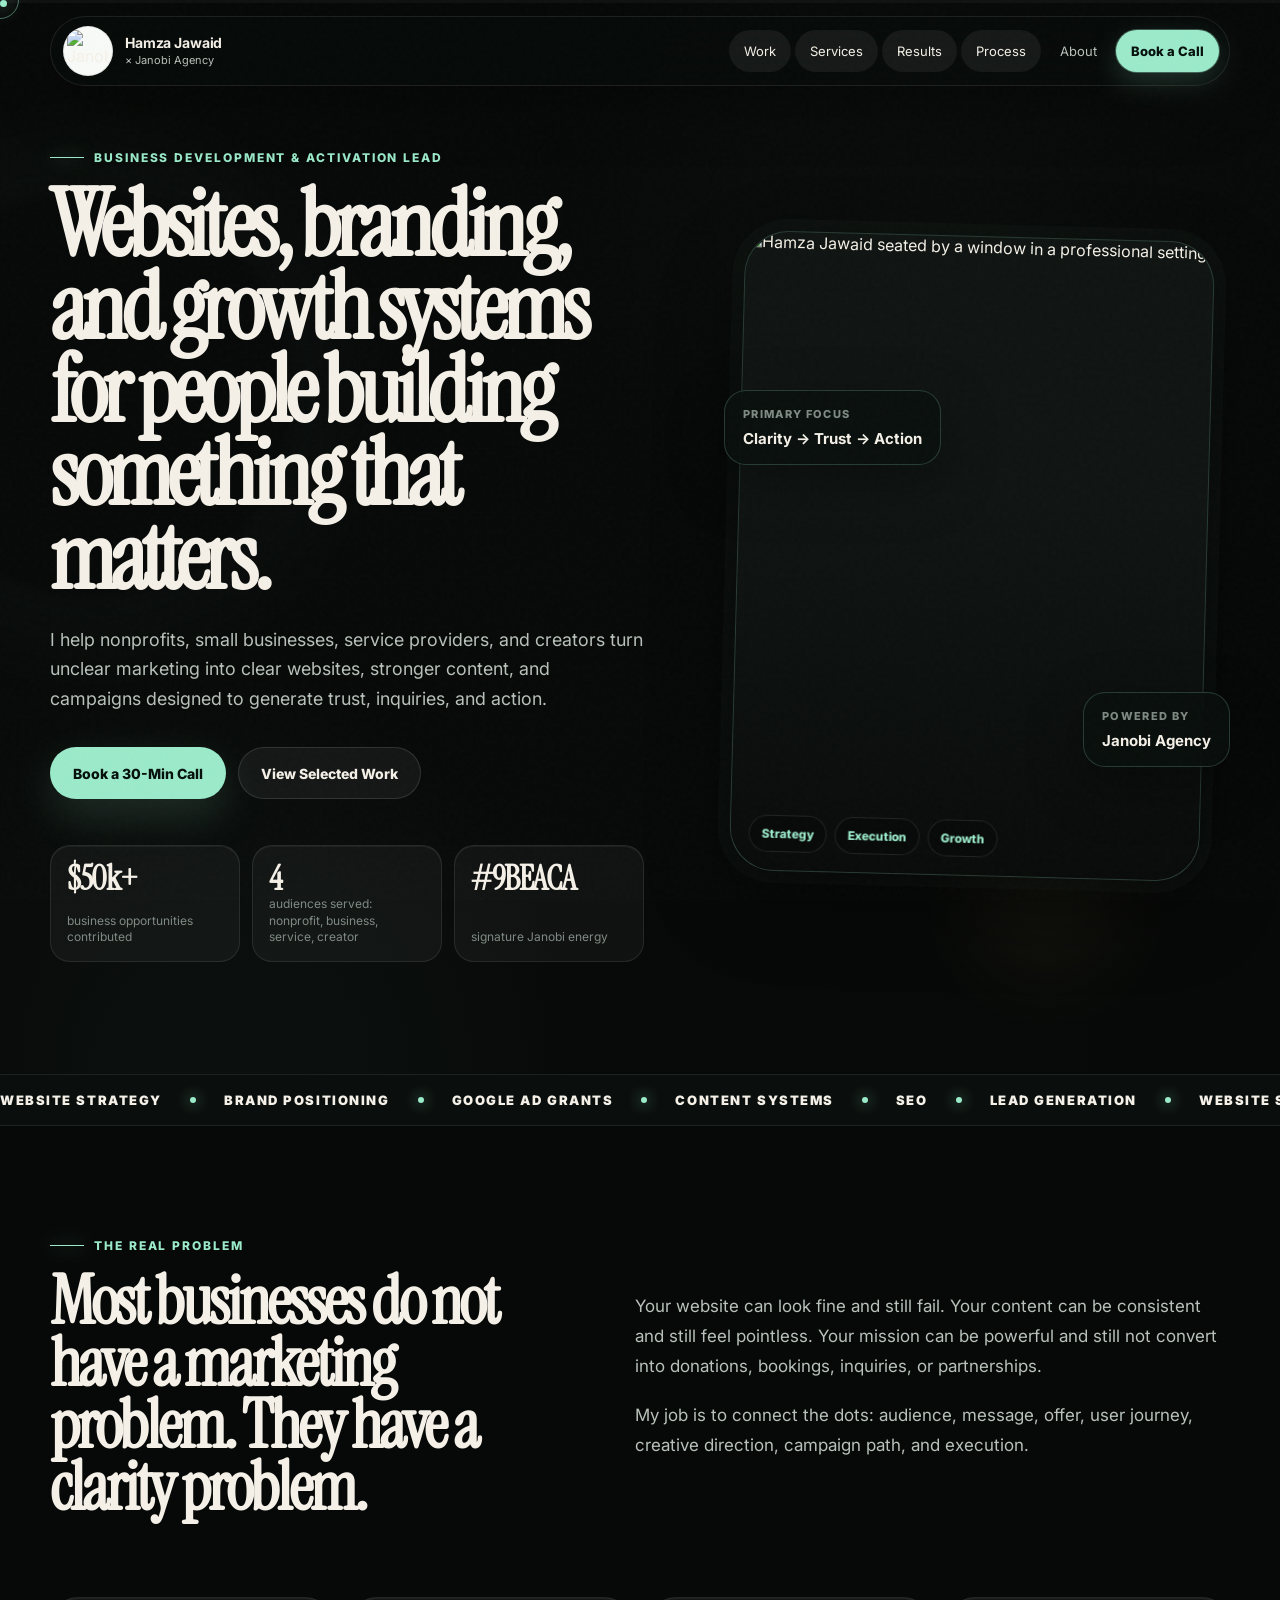
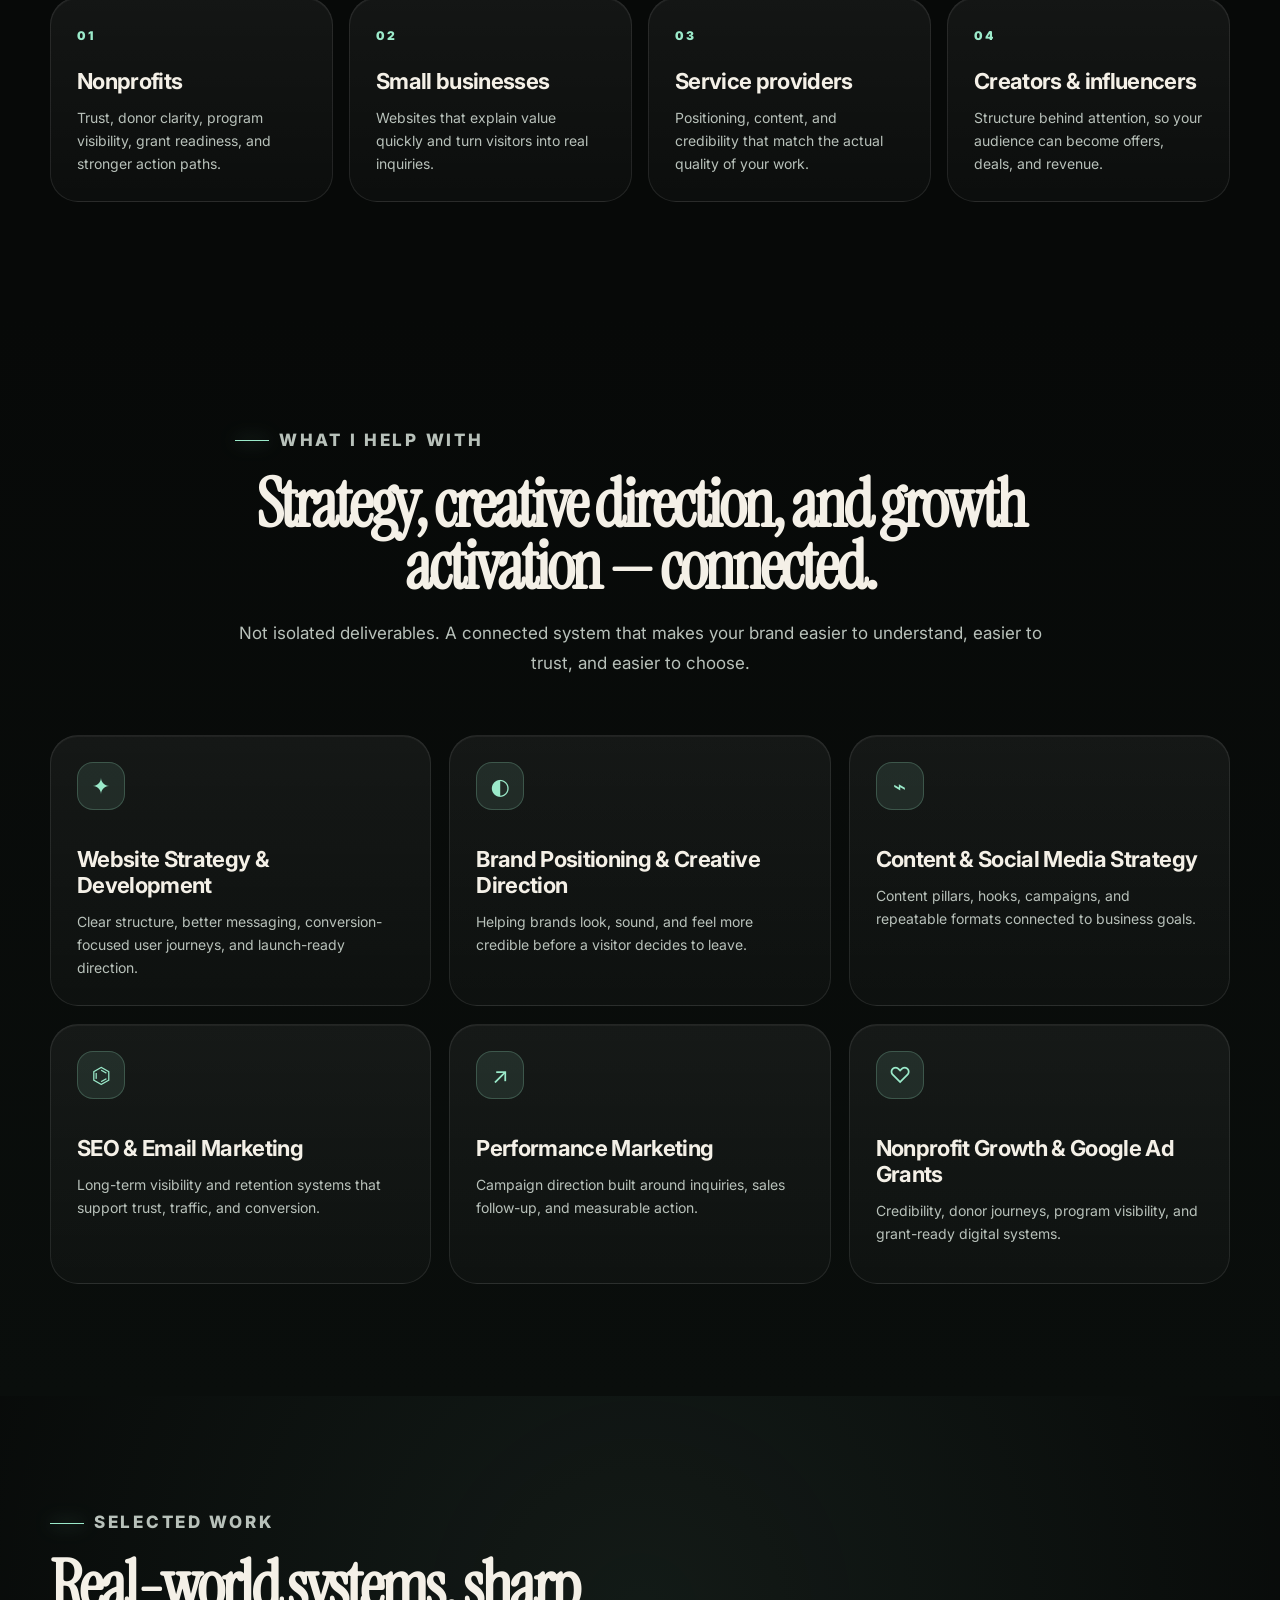
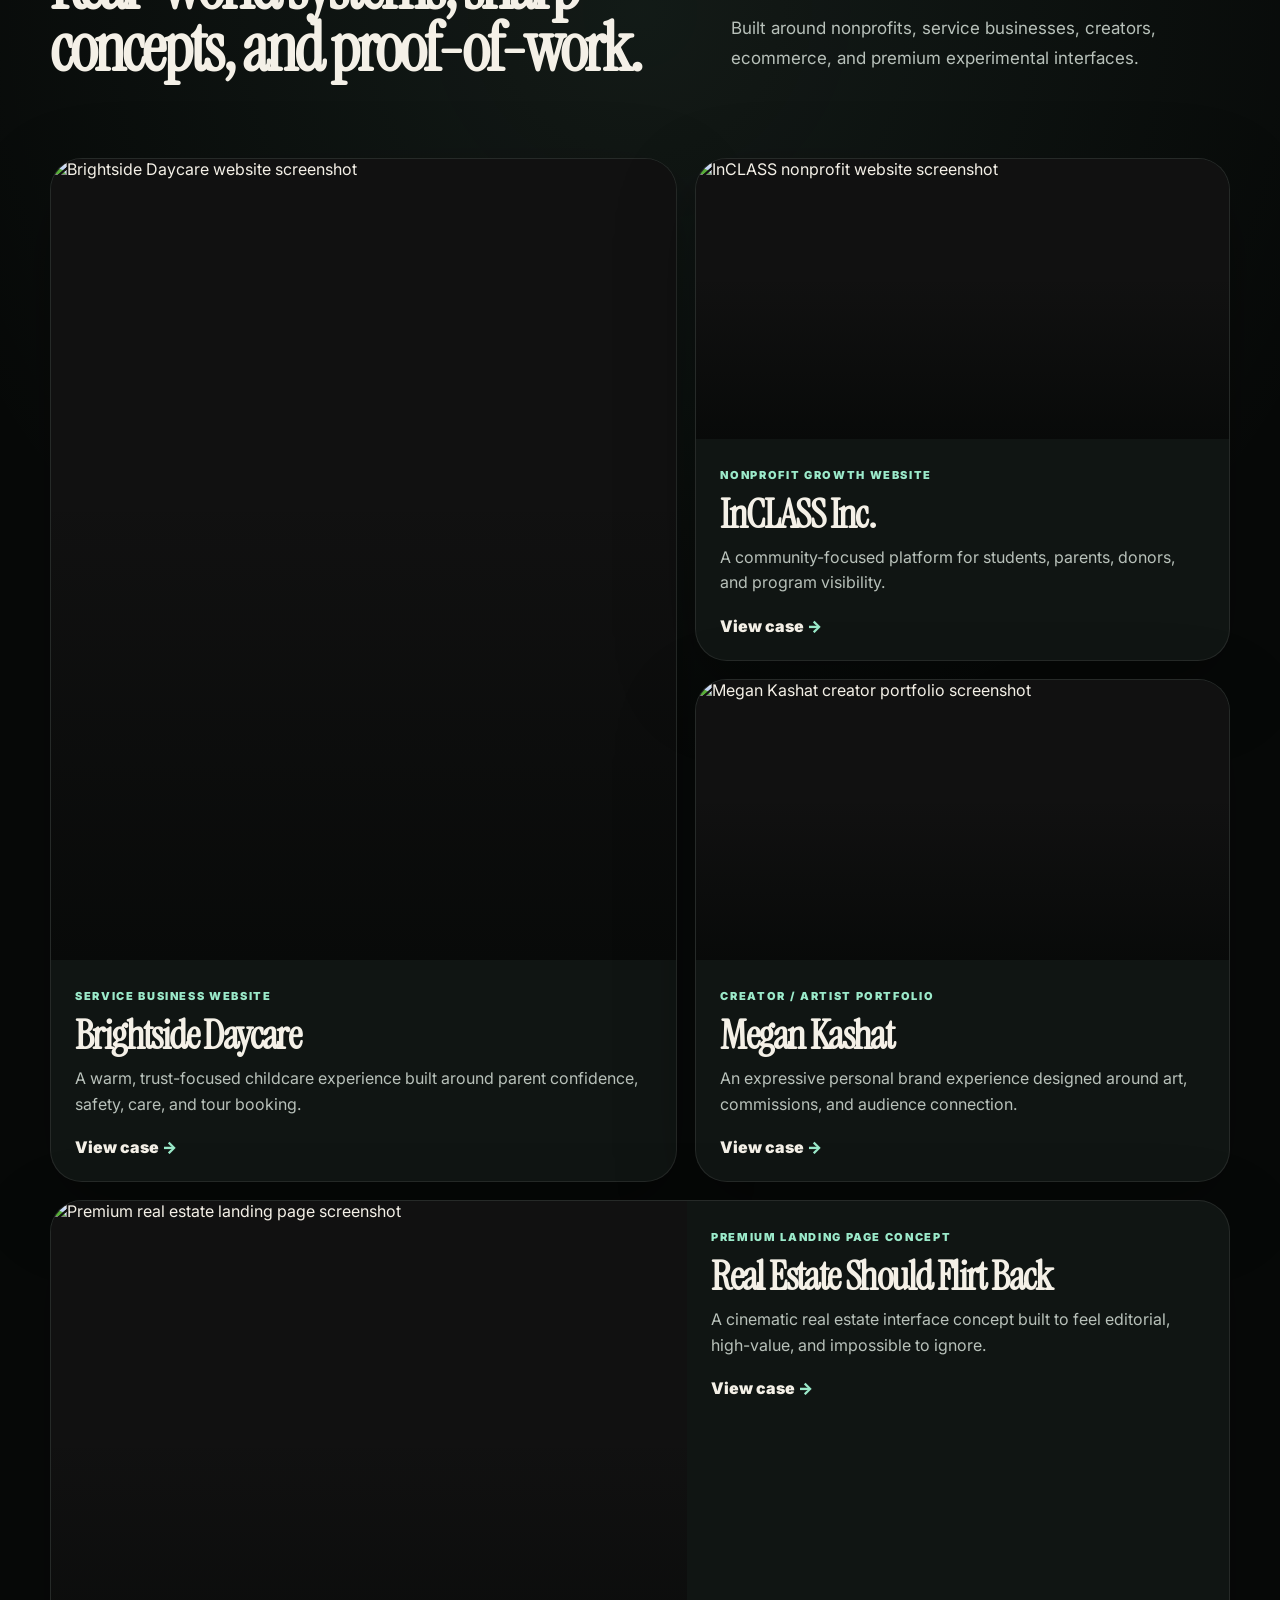
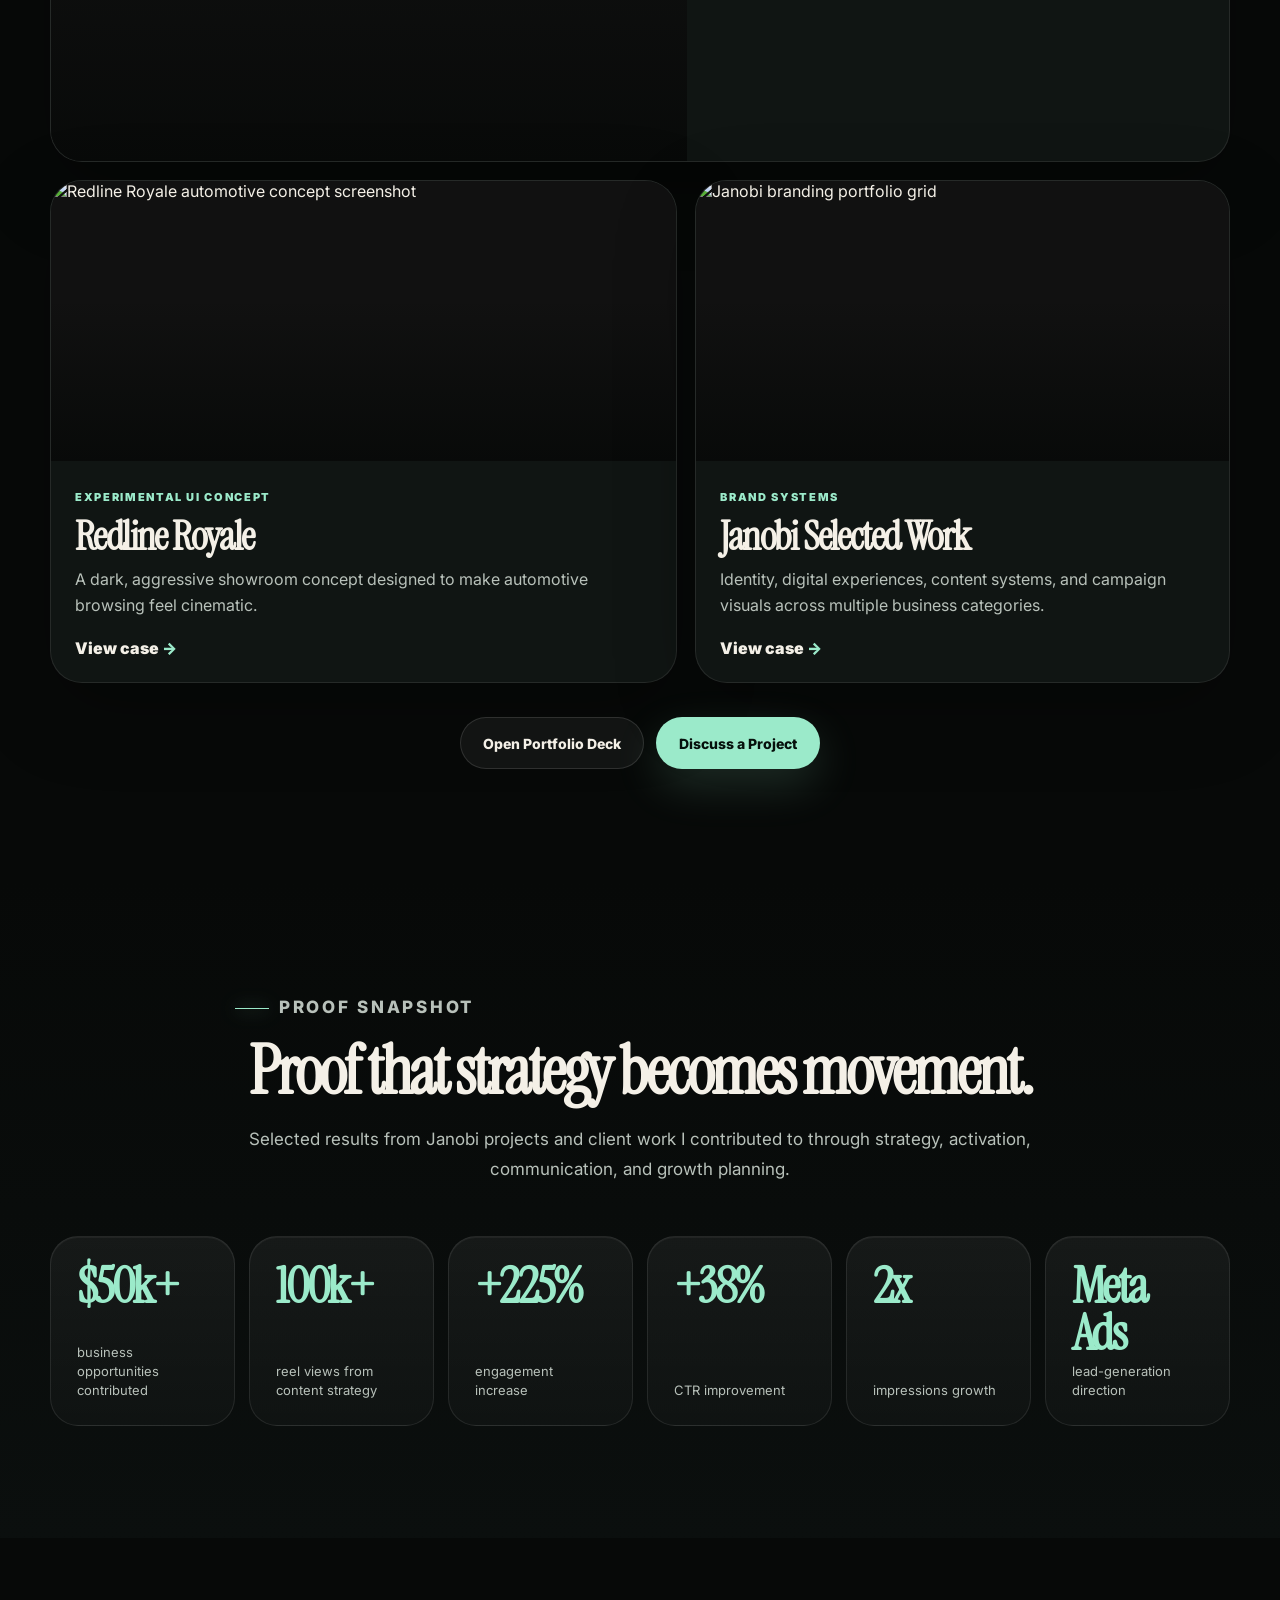
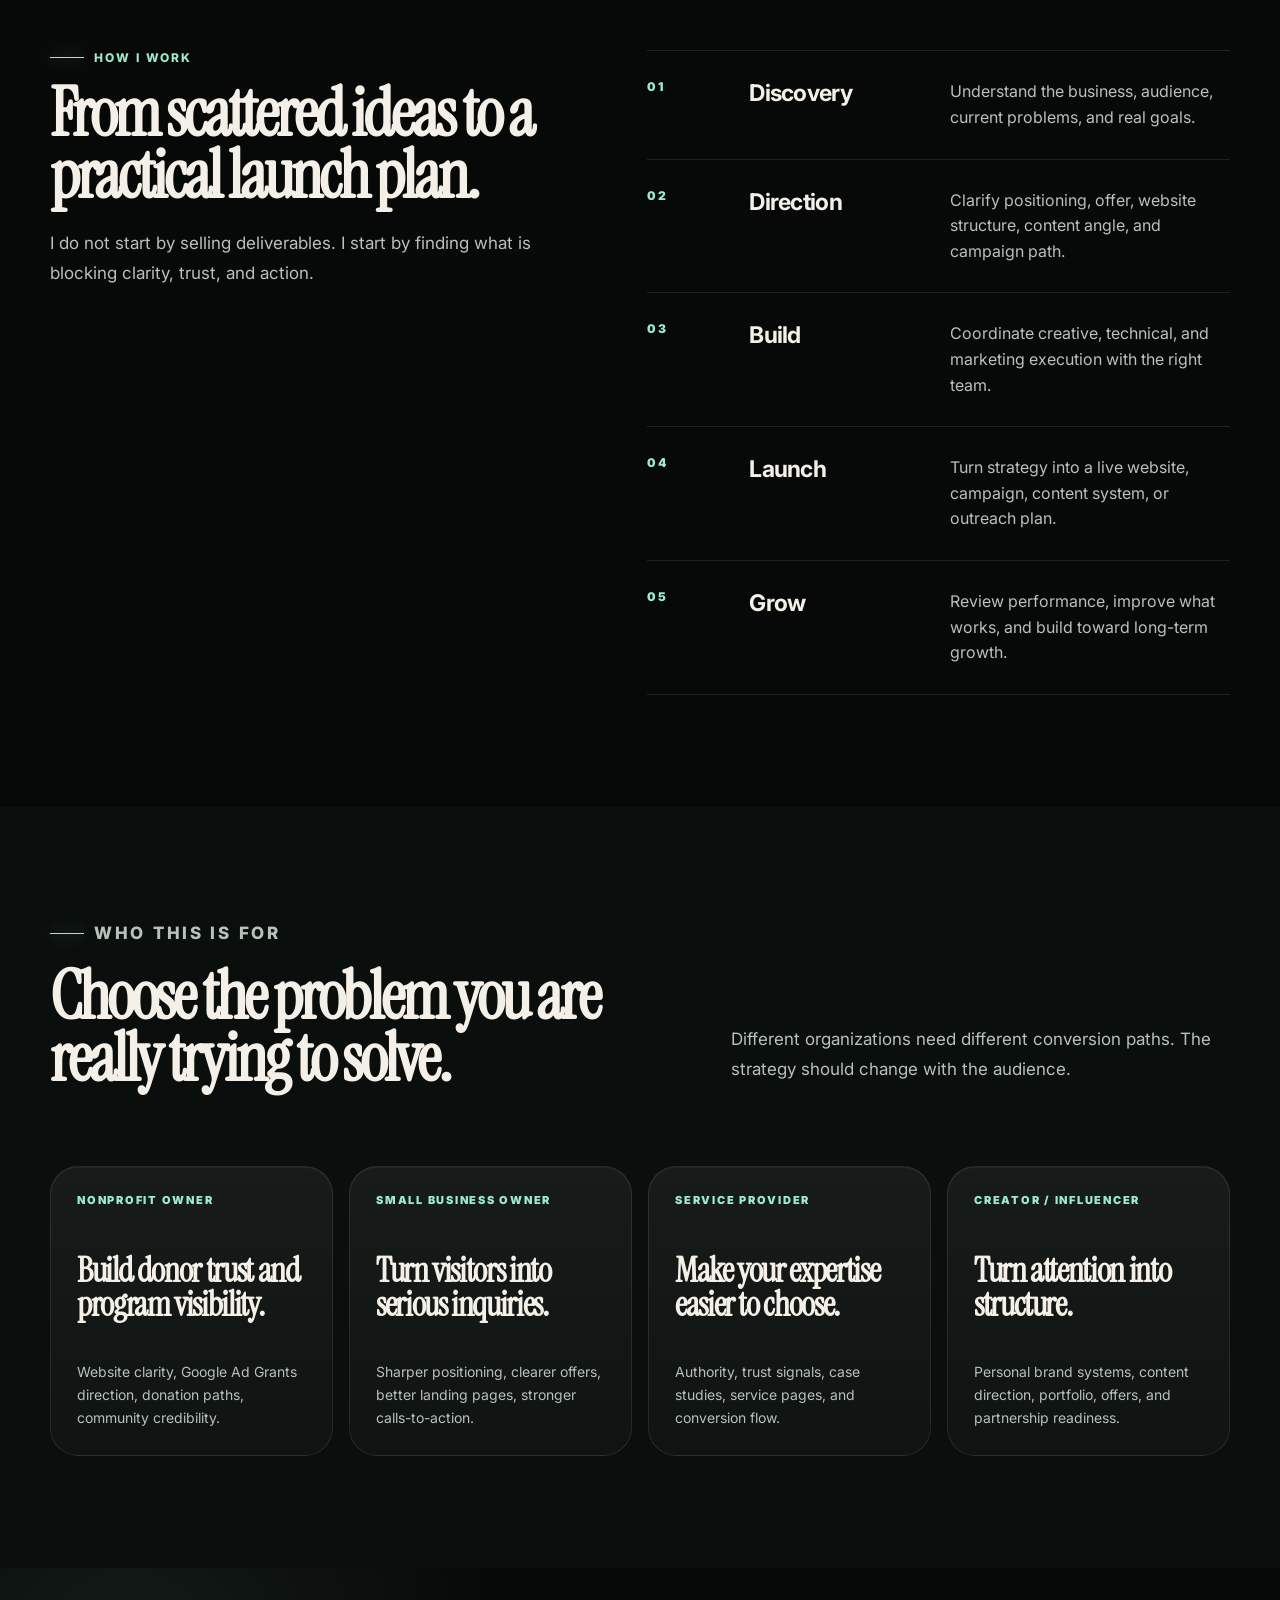
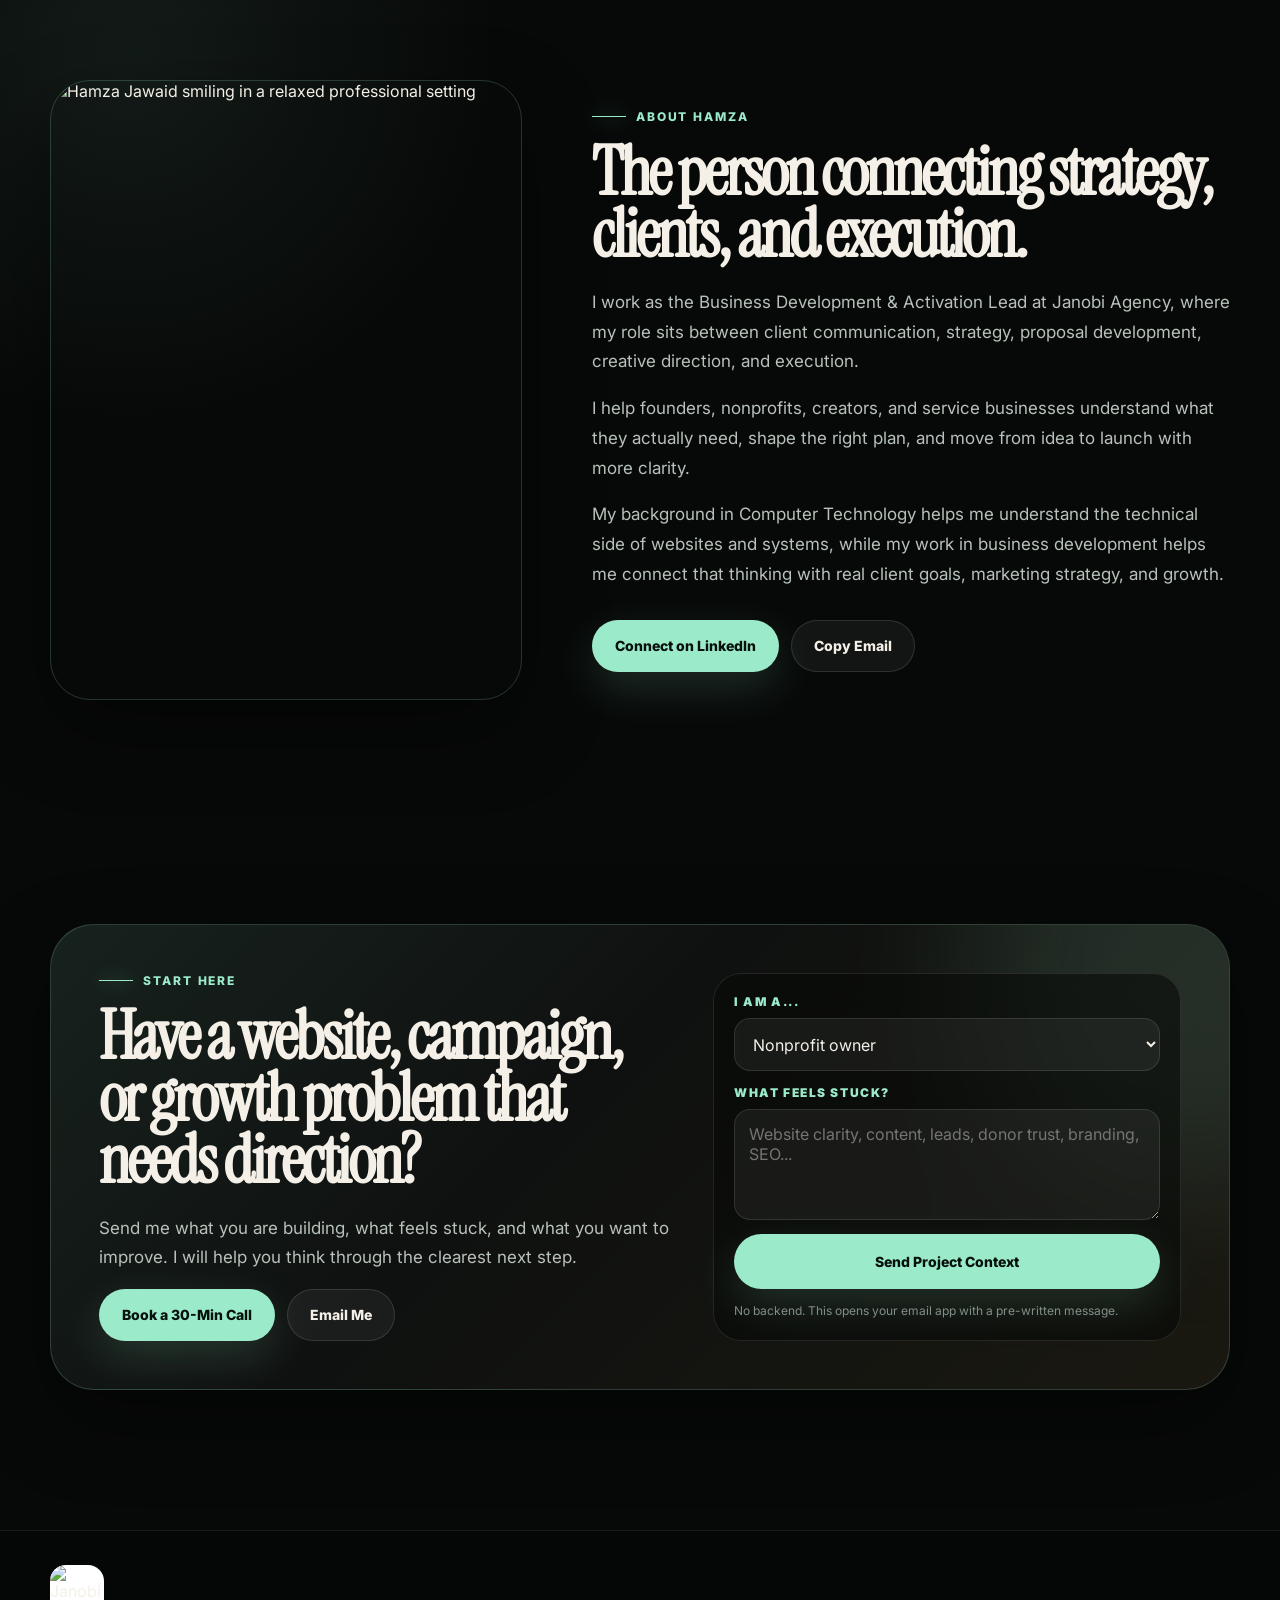
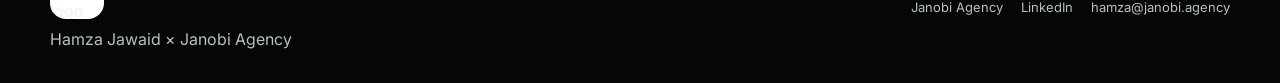
==== index.html @ 6e6686fe "Add files via upload" ====
<!doctype html>
<html lang="en">
<head>
  <meta charset="utf-8" />
  <meta name="viewport" content="width=device-width, initial-scale=1" />
  <title>Hamza Jawaid × Janobi Agency — Websites, Branding & Growth Systems</title>
  <meta name="description" content="Portfolio of Hamza Jawaid, Business Development & Activation Lead at Janobi Agency. Websites, branding, content and growth systems for nonprofits, small businesses, service providers and creators." />
  <meta name="theme-color" content="#070908" />
  <meta property="og:title" content="Hamza Jawaid × Janobi Agency" />
  <meta property="og:description" content="Websites, branding and growth systems for people building something that matters." />
  <meta property="og:type" content="website" />
  <meta property="og:image" content="assets/linkedin-banner.webp" />
  <link rel="preload" href="assets/hero-profile.webp" as="image" />
  <link rel="preconnect" href="https://fonts.googleapis.com" />
  <link rel="preconnect" href="https://fonts.gstatic.com" crossorigin />
  <link href="https://fonts.googleapis.com/css2?family=Instrument+Serif:ital@0;1&family=Inter:wght@400;500;600;700;800;900&display=swap" rel="stylesheet" />
  <link rel="stylesheet" href="style.css" />
</head>
<body>
  <div class="noise" aria-hidden="true"></div>
  <div class="progress" aria-hidden="true"><span></span></div>
  <div class="cursor-dot" aria-hidden="true"></div>
  <div class="cursor-ring" aria-hidden="true"></div>

  <header class="site-header" id="top">
    <a class="brand" href="#top" aria-label="Hamza Jawaid homepage">
      <span class="brand-mark"><img src="assets/janobi-logo-tile.png" alt="Janobi logo" /></span>
      <span class="brand-copy"><strong>Hamza Jawaid</strong><small>× Janobi Agency</small></span>
    </a>

    <button class="nav-toggle" aria-label="Open menu" aria-expanded="false">
      <span></span><span></span>
    </button>

    <nav class="nav-links" aria-label="Primary navigation">
      <a href="#work">Work</a>
      <a href="#services">Services</a>
      <a href="#results">Results</a>
      <a href="#process">Process</a>
      <a href="#about">About</a>
      <a class="nav-cta" href="https://calendly.com/hamzabehari/30min" target="_blank" rel="noopener">Book a Call</a>
    </nav>
  </header>

  <main>
    <section class="hero section-pad" aria-labelledby="hero-title">
      <div class="orb orb-one"></div>
      <div class="orb orb-two"></div>
      <div class="hero-grid container">
        <div class="hero-copy reveal">
          <p class="eyebrow"><span></span>Business Development & Activation Lead</p>
          <h1 id="hero-title">Websites, branding, and growth systems for people building something that matters.</h1>
          <p class="hero-sub">I help nonprofits, small businesses, service providers, and creators turn unclear marketing into clear websites, stronger content, and campaigns designed to generate trust, inquiries, and action.</p>

          <div class="hero-actions">
            <a class="btn btn-primary" href="https://calendly.com/hamzabehari/30min" target="_blank" rel="noopener">Book a 30-Min Call</a>
            <a class="btn btn-secondary" href="#work">View Selected Work</a>
          </div>

          <div class="hero-proof" aria-label="Credibility markers">
            <div><strong>$50k+</strong><span>business opportunities contributed</span></div>
            <div><strong>4</strong><span>audiences served: nonprofit, business, service, creator</span></div>
            <div><strong>#9BEACA</strong><span>signature Janobi energy</span></div>
          </div>
        </div>

        <div class="hero-visual reveal delay-1" aria-label="Portrait of Hamza Jawaid">
          <div class="portrait-frame">
            <img src="assets/hero-profile.webp" alt="Hamza Jawaid seated by a window in a professional setting" />
            <div class="portrait-overlay">
              <span>Strategy</span>
              <span>Execution</span>
              <span>Growth</span>
            </div>
          </div>
          <div class="floating-card card-one">
            <small>Primary focus</small>
            <strong>Clarity → Trust → Action</strong>
          </div>
          <div class="floating-card card-two">
            <small>Powered by</small>
            <strong>Janobi Agency</strong>
          </div>
        </div>
      </div>
    </section>

    <section class="ticker" aria-label="Core services ticker">
      <div class="ticker-track">
        <span>Website Strategy</span><i></i><span>Brand Positioning</span><i></i><span>Google Ad Grants</span><i></i><span>Content Systems</span><i></i><span>SEO</span><i></i><span>Lead Generation</span><i></i>
        <span>Website Strategy</span><i></i><span>Brand Positioning</span><i></i><span>Google Ad Grants</span><i></i><span>Content Systems</span><i></i><span>SEO</span><i></i><span>Lead Generation</span><i></i>
      </div>
    </section>

    <section class="section-pad clarity" id="clarity">
      <div class="container two-col">
        <div class="section-intro reveal">
          <p class="eyebrow"><span></span>The real problem</p>
          <h2>Most businesses do not have a marketing problem. They have a clarity problem.</h2>
        </div>
        <div class="clarity-copy reveal delay-1">
          <p>Your website can look fine and still fail. Your content can be consistent and still feel pointless. Your mission can be powerful and still not convert into donations, bookings, inquiries, or partnerships.</p>
          <p>My job is to connect the dots: audience, message, offer, user journey, creative direction, campaign path, and execution.</p>
        </div>
      </div>

      <div class="container audience-grid">
        <article class="audience-card reveal">
          <span>01</span>
          <h3>Nonprofits</h3>
          <p>Trust, donor clarity, program visibility, grant readiness, and stronger action paths.</p>
        </article>
        <article class="audience-card reveal delay-1">
          <span>02</span>
          <h3>Small businesses</h3>
          <p>Websites that explain value quickly and turn visitors into real inquiries.</p>
        </article>
        <article class="audience-card reveal delay-2">
          <span>03</span>
          <h3>Service providers</h3>
          <p>Positioning, content, and credibility that match the actual quality of your work.</p>
        </article>
        <article class="audience-card reveal delay-3">
          <span>04</span>
          <h3>Creators & influencers</h3>
          <p>Structure behind attention, so your audience can become offers, deals, and revenue.</p>
        </article>
      </div>
    </section>

    <section class="section-pad services" id="services">
      <div class="container section-head reveal">
        <p class="eyebrow"><span></span>What I help with</p>
        <h2>Strategy, creative direction, and growth activation — connected.</h2>
        <p>Not isolated deliverables. A connected system that makes your brand easier to understand, easier to trust, and easier to choose.</p>
      </div>

      <div class="container service-grid">
        <article class="service-card reveal">
          <div class="service-icon">✦</div>
          <h3>Website Strategy & Development</h3>
          <p>Clear structure, better messaging, conversion-focused user journeys, and launch-ready direction.</p>
        </article>
        <article class="service-card reveal delay-1">
          <div class="service-icon">◐</div>
          <h3>Brand Positioning & Creative Direction</h3>
          <p>Helping brands look, sound, and feel more credible before a visitor decides to leave.</p>
        </article>
        <article class="service-card reveal delay-2">
          <div class="service-icon">⌁</div>
          <h3>Content & Social Media Strategy</h3>
          <p>Content pillars, hooks, campaigns, and repeatable formats connected to business goals.</p>
        </article>
        <article class="service-card reveal">
          <div class="service-icon">⌬</div>
          <h3>SEO & Email Marketing</h3>
          <p>Long-term visibility and retention systems that support trust, traffic, and conversion.</p>
        </article>
        <article class="service-card reveal delay-1">
          <div class="service-icon">↗</div>
          <h3>Performance Marketing</h3>
          <p>Campaign direction built around inquiries, sales follow-up, and measurable action.</p>
        </article>
        <article class="service-card reveal delay-2">
          <div class="service-icon">♡</div>
          <h3>Nonprofit Growth & Google Ad Grants</h3>
          <p>Credibility, donor journeys, program visibility, and grant-ready digital systems.</p>
        </article>
      </div>
    </section>

    <section class="section-pad work" id="work">
      <div class="container section-head split reveal">
        <div>
          <p class="eyebrow"><span></span>Selected work</p>
          <h2>Real-world systems, sharp concepts, and proof-of-work.</h2>
        </div>
        <p>Built around nonprofits, service businesses, creators, ecommerce, and premium experimental interfaces.</p>
      </div>

      <div class="container work-board">
        <article class="work-card work-feature reveal" data-case="brightside">
          <div class="work-image"><img src="assets/work-brightside.webp" alt="Brightside Daycare website screenshot" /></div>
          <div class="work-meta">
            <span>Service business website</span>
            <h3>Brightside Daycare</h3>
            <p>A warm, trust-focused childcare experience built around parent confidence, safety, care, and tour booking.</p>
            <button class="text-btn">View case</button>
          </div>
        </article>

        <article class="work-card reveal delay-1" data-case="inclass">
          <div class="work-image"><img src="assets/work-inclass.webp" alt="InCLASS nonprofit website screenshot" /></div>
          <div class="work-meta">
            <span>Nonprofit growth website</span>
            <h3>InCLASS Inc.</h3>
            <p>A community-focused platform for students, parents, donors, and program visibility.</p>
            <button class="text-btn">View case</button>
          </div>
        </article>

        <article class="work-card reveal delay-2" data-case="megan">
          <div class="work-image"><img src="assets/work-megan.webp" alt="Megan Kashat creator portfolio screenshot" /></div>
          <div class="work-meta">
            <span>Creator / artist portfolio</span>
            <h3>Megan Kashat</h3>
            <p>An expressive personal brand experience designed around art, commissions, and audience connection.</p>
            <button class="text-btn">View case</button>
          </div>
        </article>

        <article class="work-card work-wide reveal" data-case="realestate">
          <div class="work-image"><img src="assets/work-real-estate.webp" alt="Premium real estate landing page screenshot" /></div>
          <div class="work-meta">
            <span>Premium landing page concept</span>
            <h3>Real Estate Should Flirt Back</h3>
            <p>A cinematic real estate interface concept built to feel editorial, high-value, and impossible to ignore.</p>
            <button class="text-btn">View case</button>
          </div>
        </article>

        <article class="work-card reveal" data-case="redline">
          <div class="work-image"><img src="assets/work-redline.webp" alt="Redline Royale automotive concept screenshot" /></div>
          <div class="work-meta">
            <span>Experimental UI concept</span>
            <h3>Redline Royale</h3>
            <p>A dark, aggressive showroom concept designed to make automotive browsing feel cinematic.</p>
            <button class="text-btn">View case</button>
          </div>
        </article>

        <article class="work-card reveal delay-1" data-case="janobi">
          <div class="work-image"><img src="assets/deck-branding-grid.webp" alt="Janobi branding portfolio grid" /></div>
          <div class="work-meta">
            <span>Brand systems</span>
            <h3>Janobi Selected Work</h3>
            <p>Identity, digital experiences, content systems, and campaign visuals across multiple business categories.</p>
            <button class="text-btn">View case</button>
          </div>
        </article>
      </div>

      <div class="container work-cta reveal">
        <a class="btn btn-secondary" href="assets/janobi-profile-deck.pdf" target="_blank" rel="noopener">Open Portfolio Deck</a>
        <a class="btn btn-primary" href="https://calendly.com/hamzabehari/30min" target="_blank" rel="noopener">Discuss a Project</a>
      </div>
    </section>

    <section class="section-pad results" id="results">
      <div class="container section-head reveal">
        <p class="eyebrow"><span></span>Proof snapshot</p>
        <h2>Proof that strategy becomes movement.</h2>
        <p>Selected results from Janobi projects and client work I contributed to through strategy, activation, communication, and growth planning.</p>
      </div>

      <div class="container metric-grid">
        <div class="metric-card reveal"><strong>$50k+</strong><span>business opportunities contributed</span></div>
        <div class="metric-card reveal delay-1"><strong>100k+</strong><span>reel views from content strategy</span></div>
        <div class="metric-card reveal delay-2"><strong>+225%</strong><span>engagement increase</span></div>
        <div class="metric-card reveal delay-3"><strong>+38%</strong><span>CTR improvement</span></div>
        <div class="metric-card reveal"><strong>2x</strong><span>impressions growth</span></div>
        <div class="metric-card reveal delay-1"><strong>Meta Ads</strong><span>lead-generation direction</span></div>
      </div>
    </section>

    <section class="section-pad process" id="process">
      <div class="container process-shell">
        <div class="section-intro reveal">
          <p class="eyebrow"><span></span>How I work</p>
          <h2>From scattered ideas to a practical launch plan.</h2>
          <p>I do not start by selling deliverables. I start by finding what is blocking clarity, trust, and action.</p>
        </div>
        <div class="process-list">
          <article class="process-item reveal"><span>01</span><h3>Discovery</h3><p>Understand the business, audience, current problems, and real goals.</p></article>
          <article class="process-item reveal"><span>02</span><h3>Direction</h3><p>Clarify positioning, offer, website structure, content angle, and campaign path.</p></article>
          <article class="process-item reveal"><span>03</span><h3>Build</h3><p>Coordinate creative, technical, and marketing execution with the right team.</p></article>
          <article class="process-item reveal"><span>04</span><h3>Launch</h3><p>Turn strategy into a live website, campaign, content system, or outreach plan.</p></article>
          <article class="process-item reveal"><span>05</span><h3>Grow</h3><p>Review performance, improve what works, and build toward long-term growth.</p></article>
        </div>
      </div>
    </section>

    <section class="section-pad routing">
      <div class="container section-head split reveal">
        <div>
          <p class="eyebrow"><span></span>Who this is for</p>
          <h2>Choose the problem you are really trying to solve.</h2>
        </div>
        <p>Different organizations need different conversion paths. The strategy should change with the audience.</p>
      </div>

      <div class="container router-grid">
        <a class="router-card reveal" href="mailto:hamza@janobi.agency?subject=Nonprofit%20growth%20conversation">
          <span>Nonprofit owner</span><h3>Build donor trust and program visibility.</h3><p>Website clarity, Google Ad Grants direction, donation paths, community credibility.</p>
        </a>
        <a class="router-card reveal delay-1" href="mailto:hamza@janobi.agency?subject=Small%20business%20website%20conversation">
          <span>Small business owner</span><h3>Turn visitors into serious inquiries.</h3><p>Sharper positioning, clearer offers, better landing pages, stronger calls-to-action.</p>
        </a>
        <a class="router-card reveal delay-2" href="mailto:hamza@janobi.agency?subject=Service%20provider%20growth%20conversation">
          <span>Service provider</span><h3>Make your expertise easier to choose.</h3><p>Authority, trust signals, case studies, service pages, and conversion flow.</p>
        </a>
        <a class="router-card reveal delay-3" href="mailto:hamza@janobi.agency?subject=Creator%20brand%20conversation">
          <span>Creator / influencer</span><h3>Turn attention into structure.</h3><p>Personal brand systems, content direction, portfolio, offers, and partnership readiness.</p>
        </a>
      </div>
    </section>

    <section class="section-pad about" id="about">
      <div class="container about-grid">
        <div class="about-image reveal"><img src="assets/about-profile.webp" alt="Hamza Jawaid smiling in a relaxed professional setting" /></div>
        <div class="about-copy reveal delay-1">
          <p class="eyebrow"><span></span>About Hamza</p>
          <h2>The person connecting strategy, clients, and execution.</h2>
          <p>I work as the Business Development & Activation Lead at Janobi Agency, where my role sits between client communication, strategy, proposal development, creative direction, and execution.</p>
          <p>I help founders, nonprofits, creators, and service businesses understand what they actually need, shape the right plan, and move from idea to launch with more clarity.</p>
          <p>My background in Computer Technology helps me understand the technical side of websites and systems, while my work in business development helps me connect that thinking with real client goals, marketing strategy, and growth.</p>
          <div class="about-actions">
            <a class="btn btn-primary" href="https://www.linkedin.com/in/hamza-jawaid-935748287/" target="_blank" rel="noopener">Connect on LinkedIn</a>
            <button class="btn btn-secondary copy-email" data-email="hamza@janobi.agency">Copy Email</button>
          </div>
        </div>
      </div>
    </section>

    <section class="section-pad contact" id="contact">
      <div class="container contact-shell reveal">
        <div class="contact-copy">
          <p class="eyebrow"><span></span>Start here</p>
          <h2>Have a website, campaign, or growth problem that needs direction?</h2>
          <p>Send me what you are building, what feels stuck, and what you want to improve. I will help you think through the clearest next step.</p>
          <div class="contact-actions">
            <a class="btn btn-primary" href="https://calendly.com/hamzabehari/30min" target="_blank" rel="noopener">Book a 30-Min Call</a>
            <a class="btn btn-secondary" href="mailto:hamza@janobi.agency">Email Me</a>
          </div>
        </div>

        <form class="mini-form" id="projectForm">
          <label>
            <span>I am a...</span>
            <select name="type" required>
              <option value="Nonprofit owner">Nonprofit owner</option>
              <option value="Small business owner">Small business owner</option>
              <option value="Service provider">Service provider</option>
              <option value="Creator / influencer">Creator / influencer</option>
              <option value="Other">Other</option>
            </select>
          </label>
          <label>
            <span>What feels stuck?</span>
            <textarea name="problem" rows="4" placeholder="Website clarity, content, leads, donor trust, branding, SEO..." required></textarea>
          </label>
          <button class="btn btn-primary" type="submit">Send Project Context</button>
          <small>No backend. This opens your email app with a pre-written message.</small>
        </form>
      </div>
    </section>
  </main>

  <footer class="site-footer">
    <div class="container footer-grid">
      <div>
        <img src="assets/janobi-logo-tile.png" alt="Janobi logo" />
        <p>Hamza Jawaid × Janobi Agency</p>
      </div>
      <div class="footer-links">
        <a href="https://janobi.agency" target="_blank" rel="noopener">Janobi Agency</a>
        <a href="https://www.linkedin.com/in/hamza-jawaid-935748287/" target="_blank" rel="noopener">LinkedIn</a>
        <a href="mailto:hamza@janobi.agency">hamza@janobi.agency</a>
      </div>
    </div>
  </footer>

  <dialog class="case-modal" id="caseModal" aria-labelledby="caseTitle">
    <button class="modal-close" aria-label="Close case study">×</button>
    <div class="modal-grid">
      <div class="modal-image"><img id="caseImage" src="" alt="" /></div>
      <div class="modal-content">
        <p class="eyebrow"><span></span><span id="caseTag">Case study</span></p>
        <h2 id="caseTitle"></h2>
        <p id="caseSummary"></p>
        <div class="modal-points">
          <div><strong>Problem</strong><p id="caseProblem"></p></div>
          <div><strong>Direction</strong><p id="caseDirection"></p></div>
          <div><strong>Conversion goal</strong><p id="caseGoal"></p></div>
        </div>
        <a class="btn btn-primary" id="caseLink" href="#" target="_blank" rel="noopener">Open Project</a>
      </div>
    </div>
  </dialog>

  <div class="toast" role="status" aria-live="polite">Email copied.</div>

  <script src="script.js"></script>
</body>
</html>
---- style.css ----
:root{
  --bg:#070908;
  --bg2:#0d1110;
  --panel:#101513;
  --panel2:#151b18;
  --text:#f4f0e7;
  --muted:#b8c1ba;
  --dim:#7f8a84;
  --line:rgba(155,234,202,.18);
  --accent:#9BEACA;
  --accent2:#d5fff0;
  --gold:#ffcd78;
  --danger:#ff6d4a;
  --shadow:0 30px 80px rgba(0,0,0,.45);
  --radius:28px;
  --radius2:18px;
  --serif:'Instrument Serif', Georgia, serif;
  --sans:'Inter', system-ui, -apple-system, BlinkMacSystemFont, 'Segoe UI', sans-serif;
}
*{box-sizing:border-box}
html{scroll-behavior:smooth;background:var(--bg);}
body{margin:0;font-family:var(--sans);background:var(--bg);color:var(--text);overflow-x:hidden;}
a{color:inherit;text-decoration:none}
button,input,textarea,select{font:inherit}
img{max-width:100%;display:block}
::selection{background:var(--accent);color:#06100c}
.noise{position:fixed;inset:0;pointer-events:none;z-index:100;opacity:.045;background-image:url("data:image/svg+xml,%3Csvg viewBox='0 0 256 256' xmlns='http://www.w3.org/2000/svg'%3E%3Cfilter id='n'%3E%3CfeTurbulence type='fractalNoise' baseFrequency='.8' numOctaves='3' stitchTiles='stitch'/%3E%3C/filter%3E%3Crect width='100%25' height='100%25' filter='url(%23n)' opacity='.45'/%3E%3C/svg%3E")}
.progress{position:fixed;left:0;right:0;top:0;height:3px;z-index:999;background:rgba(255,255,255,.04)}
.progress span{display:block;height:100%;width:0%;background:linear-gradient(90deg,var(--accent),var(--gold));box-shadow:0 0 22px rgba(155,234,202,.7)}
.container{width:min(1180px, calc(100% - 42px));margin-inline:auto}
.section-pad{padding:112px 0}
.site-header{position:fixed;top:16px;left:50%;transform:translateX(-50%);width:min(1180px, calc(100% - 32px));height:70px;border:1px solid rgba(255,255,255,.09);background:rgba(8,12,10,.72);backdrop-filter:blur(18px);border-radius:999px;display:flex;align-items:center;justify-content:space-between;padding:9px 10px 9px 12px;z-index:50;box-shadow:0 15px 60px rgba(0,0,0,.34)}
.brand{display:flex;align-items:center;gap:12px;min-width:max-content}
.brand-mark{width:50px;height:50px;border-radius:50%;background:#f8faf7;display:grid;place-items:center;overflow:hidden;box-shadow:inset 0 0 0 1px rgba(0,0,0,.08)}
.brand-mark img{width:42px;height:42px;object-fit:contain}
.brand-copy{display:flex;flex-direction:column;line-height:1.05}
.brand-copy strong{font-size:14px;letter-spacing:-.01em}
.brand-copy small{font-size:11px;color:var(--muted);margin-top:4px}
.nav-links{display:flex;align-items:center;gap:4px}
.nav-links a{font-size:13px;color:var(--muted);padding:13px 15px;border-radius:999px;transition:.25s ease}
.nav-links a:hover,.nav-links a.active{color:var(--text);background:rgba(255,255,255,.06)}
.nav-links .nav-cta{color:#06100c;background:var(--accent);font-weight:800;box-shadow:0 0 0 1px rgba(155,234,202,.32),0 10px 30px rgba(155,234,202,.18)}
.nav-links .nav-cta:hover{background:var(--accent2);color:#06100c}
.nav-toggle{display:none;border:0;background:transparent;width:50px;height:50px;border-radius:50%;position:relative}
.nav-toggle span{position:absolute;left:15px;right:15px;height:2px;background:var(--text);transition:.25s ease}
.nav-toggle span:first-child{top:20px}.nav-toggle span:last-child{top:29px}
.nav-toggle[aria-expanded="true"] span:first-child{transform:translateY(4.5px) rotate(45deg)}
.nav-toggle[aria-expanded="true"] span:last-child{transform:translateY(-4.5px) rotate(-45deg)}
.hero{min-height:100svh;display:flex;align-items:center;position:relative;isolation:isolate;padding-top:150px;background:
 radial-gradient(circle at 10% 100%, rgba(155,234,202,.22), transparent 28%),
 radial-gradient(circle at 78% 20%, rgba(155,234,202,.11), transparent 33%),
 linear-gradient(180deg,#070908 0%, #080c0b 100%)}
.hero:before{content:"";position:absolute;inset:0;z-index:-2;background-image:linear-gradient(rgba(155,234,202,.08) 1px, transparent 1px),linear-gradient(90deg, rgba(155,234,202,.08) 1px, transparent 1px);background-size:64px 64px;mask-image:radial-gradient(circle at 20% 40%, black, transparent 42%);opacity:.45}
.hero:after{content:"";position:absolute;inset:0;z-index:-1;background:linear-gradient(90deg,rgba(7,9,8,.92) 0%, rgba(7,9,8,.72) 42%, rgba(7,9,8,.96) 100%)}
.orb{position:absolute;border-radius:50%;filter:blur(10px);pointer-events:none;opacity:.45}
.orb-one{width:420px;height:420px;border:1px solid rgba(155,234,202,.24);left:-120px;top:17%;box-shadow:0 0 150px rgba(155,234,202,.12)}
.orb-two{width:160px;height:160px;background:rgba(255,205,120,.09);right:12%;bottom:8%;filter:blur(35px)}
.hero-grid{display:grid;grid-template-columns:1.07fr .93fr;gap:70px;align-items:center}
.eyebrow{display:flex;align-items:center;gap:10px;margin:0 0 18px;color:var(--accent);font-weight:800;letter-spacing:.16em;text-transform:uppercase;font-size:12px}
.eyebrow span:first-child{width:34px;height:1px;background:var(--accent);box-shadow:0 0 18px rgba(155,234,202,.8)}
h1,h2,h3,p{margin-top:0}
h1{font-family:var(--serif);font-size:clamp(54px, 7.3vw, 118px);line-height:.89;letter-spacing:-.055em;margin-bottom:26px;max-width:960px}
h2{font-family:var(--serif);font-size:clamp(42px, 5.2vw, 82px);line-height:.93;letter-spacing:-.045em;margin-bottom:22px}
h3{letter-spacing:-.03em}
.hero-sub{font-size:clamp(17px,1.4vw,22px);line-height:1.65;color:var(--muted);max-width:700px;margin-bottom:34px}
.hero-actions,.about-actions,.contact-actions,.work-cta{display:flex;gap:12px;flex-wrap:wrap;align-items:center}
.btn{display:inline-flex;align-items:center;justify-content:center;min-height:52px;padding:0 22px;border-radius:999px;font-weight:800;font-size:14px;border:1px solid transparent;transition:.26s ease;cursor:pointer;position:relative;overflow:hidden}
.btn:after{content:"";position:absolute;inset:0;background:linear-gradient(120deg,transparent 0%,rgba(255,255,255,.22),transparent 65%);transform:translateX(-110%);transition:.5s ease}
.btn:hover:after{transform:translateX(110%)}
.btn-primary{background:var(--accent);color:#06100c;box-shadow:0 16px 45px rgba(155,234,202,.16)}
.btn-primary:hover{transform:translateY(-2px);background:var(--accent2)}
.btn-secondary{background:rgba(255,255,255,.05);color:var(--text);border-color:rgba(255,255,255,.12)}
.btn-secondary:hover{transform:translateY(-2px);border-color:rgba(155,234,202,.38);background:rgba(155,234,202,.08)}
.hero-proof{display:grid;grid-template-columns:repeat(3,1fr);gap:12px;margin-top:46px;max-width:720px}
.hero-proof div{border:1px solid rgba(255,255,255,.09);background:rgba(255,255,255,.04);border-radius:20px;padding:16px;min-height:112px;display:flex;flex-direction:column;justify-content:space-between;box-shadow:inset 0 1px 0 rgba(255,255,255,.05)}
.hero-proof strong{font-family:var(--serif);font-size:34px;line-height:1;color:var(--text);letter-spacing:-.04em}
.hero-proof span{color:var(--dim);font-size:12px;line-height:1.35}
.hero-visual{position:relative;min-height:620px;display:grid;place-items:center}
.portrait-frame{width:min(470px,100%);height:640px;border-radius:44px;overflow:hidden;position:relative;background:var(--panel);border:1px solid rgba(155,234,202,.18);box-shadow:var(--shadow),0 0 0 12px rgba(155,234,202,.025);transform:rotate(1.5deg)}
.portrait-frame:before{content:"";position:absolute;inset:0;z-index:2;background:linear-gradient(180deg,rgba(7,9,8,0) 40%, rgba(7,9,8,.78) 100%)}
.portrait-frame img{width:100%;height:100%;object-fit:cover;object-position:center 18%}
.portrait-overlay{position:absolute;z-index:3;left:18px;right:18px;bottom:18px;display:flex;gap:8px;flex-wrap:wrap}
.portrait-overlay span{padding:10px 12px;border:1px solid rgba(255,255,255,.1);background:rgba(7,9,8,.58);backdrop-filter:blur(12px);border-radius:999px;font-size:12px;font-weight:800;color:var(--accent)}
.floating-card{position:absolute;z-index:5;border:1px solid rgba(155,234,202,.2);background:rgba(10,16,14,.78);backdrop-filter:blur(18px);border-radius:22px;padding:16px 18px;box-shadow:0 18px 55px rgba(0,0,0,.35)}
.floating-card small{display:block;color:var(--dim);font-size:11px;text-transform:uppercase;letter-spacing:.12em;font-weight:800;margin-bottom:7px}
.floating-card strong{font-size:15px}.card-one{left:2%;top:24%}.card-two{right:0;bottom:17%}
.ticker{border-block:1px solid rgba(255,255,255,.08);background:#0a0e0c;overflow:hidden;white-space:nowrap}
.ticker-track{display:flex;align-items:center;gap:28px;width:max-content;animation:ticker 26s linear infinite;padding:17px 0;color:var(--text);font-size:13px;font-weight:900;letter-spacing:.12em;text-transform:uppercase}.ticker i{width:6px;height:6px;background:var(--accent);border-radius:50%;box-shadow:0 0 15px var(--accent)}
@keyframes ticker{to{transform:translateX(-50%)}}
.two-col{display:grid;grid-template-columns:.92fr 1.08fr;gap:78px;align-items:start}.section-intro p:not(.eyebrow),.section-head p,.clarity-copy p{color:var(--muted);font-size:17px;line-height:1.75}.clarity-copy{padding-top:54px}.clarity-copy p{margin-bottom:20px}
.audience-grid{display:grid;grid-template-columns:repeat(4,1fr);gap:16px;margin-top:56px}.audience-card,.service-card,.metric-card,.router-card{border:1px solid rgba(255,255,255,.09);background:linear-gradient(180deg,rgba(255,255,255,.055),rgba(255,255,255,.025));border-radius:var(--radius);padding:26px;box-shadow:inset 0 1px 0 rgba(255,255,255,.05);position:relative;overflow:hidden}.audience-card:before,.service-card:before,.router-card:before{content:"";position:absolute;inset:auto -20% -60% -20%;height:120px;background:radial-gradient(circle,rgba(155,234,202,.16),transparent 64%)}.audience-card span,.process-item span{color:var(--accent);font-weight:900;font-size:12px;letter-spacing:.16em}.audience-card h3{font-size:22px;margin:24px 0 12px}.audience-card p,.service-card p,.router-card p{color:var(--muted);line-height:1.65;font-size:14px;margin:0}.section-head{max-width:810px;text-align:center}.section-head.split{max-width:none;text-align:left;display:grid;grid-template-columns:1.1fr .9fr;gap:70px;align-items:end}.section-head.split p:not(.eyebrow){margin-bottom:28px;max-width:520px}.services{background:linear-gradient(180deg,#070908,#0a0e0c)}.service-grid{display:grid;grid-template-columns:repeat(3,1fr);gap:18px;margin-top:56px}.service-card{min-height:260px;transition:.3s ease}.service-card:hover{transform:translateY(-8px);border-color:rgba(155,234,202,.34)}.service-icon{width:48px;height:48px;border-radius:16px;background:rgba(155,234,202,.1);border:1px solid rgba(155,234,202,.22);display:grid;place-items:center;color:var(--accent);font-size:22px;margin-bottom:36px}.service-card h3{font-size:22px;margin-bottom:12px}.work{background:radial-gradient(circle at 50% 8%,rgba(155,234,202,.08),transparent 30%),#070908}.work-board{display:grid;grid-template-columns:1.08fr .92fr;gap:18px;margin-top:56px}.work-card{border-radius:32px;overflow:hidden;background:var(--panel);border:1px solid rgba(255,255,255,.09);display:flex;flex-direction:column;min-height:440px;position:relative;box-shadow:0 26px 80px rgba(0,0,0,.26);cursor:pointer;transition:.32s ease}.work-card:hover{transform:translateY(-8px);border-color:rgba(155,234,202,.34)}.work-feature{grid-row:span 2;min-height:900px}.work-wide{grid-column:span 2;display:grid;grid-template-columns:1.08fr .92fr;min-height:560px}.work-image{position:relative;overflow:hidden;flex:1;min-height:280px;background:#111}.work-image:after{content:"";position:absolute;inset:0;background:linear-gradient(180deg,transparent 42%,rgba(7,9,8,.88) 100%);pointer-events:none}.work-card img{width:100%;height:100%;object-fit:cover;object-position:top center;transition:transform .8s ease}.work-card:hover img{transform:scale(1.04)}.work-feature .work-image{min-height:620px}.work-wide .work-image{min-height:560px}.work-meta{padding:24px}.work-meta span{color:var(--accent);font-weight:900;font-size:11px;letter-spacing:.15em;text-transform:uppercase}.work-meta h3{font-family:var(--serif);font-size:40px;line-height:.95;margin:12px 0 12px;letter-spacing:-.04em}.work-meta p{color:var(--muted);line-height:1.6;margin-bottom:20px}.text-btn{background:none;border:0;color:var(--text);font-weight:900;padding:0;cursor:pointer}.text-btn:after{content:" →";color:var(--accent)}.work-cta{justify-content:center;margin-top:34px}.results{background:linear-gradient(180deg,#070908,#0b0f0e)}.metric-grid{display:grid;grid-template-columns:repeat(6,1fr);gap:14px;margin-top:52px}.metric-card{min-height:190px;display:flex;flex-direction:column;justify-content:space-between}.metric-card strong{font-family:var(--serif);font-size:clamp(34px,4vw,62px);letter-spacing:-.05em;line-height:.9;color:var(--accent)}.metric-card span{color:var(--muted);font-size:13px;line-height:1.45}.process-shell{display:grid;grid-template-columns:.95fr 1.05fr;gap:70px;align-items:start}.process-list{border-top:1px solid rgba(255,255,255,.1)}.process-item{display:grid;grid-template-columns:80px .7fr 1.1fr;gap:22px;padding:28px 0;border-bottom:1px solid rgba(255,255,255,.1);align-items:start}.process-item h3{font-size:23px;margin:0}.process-item p{margin:0;color:var(--muted);line-height:1.6}.routing{background:#0a0e0c}.router-grid{display:grid;grid-template-columns:repeat(4,1fr);gap:16px;margin-top:54px}.router-card{min-height:290px;display:flex;flex-direction:column;justify-content:space-between;transition:.3s ease}.router-card:hover{transform:translateY(-7px);border-color:rgba(155,234,202,.35);background:rgba(155,234,202,.06)}.router-card span{font-size:11px;font-weight:900;text-transform:uppercase;letter-spacing:.16em;color:var(--accent)}.router-card h3{font-family:var(--serif);font-size:34px;line-height:.98;letter-spacing:-.04em;margin:26px 0 18px}.about{background:radial-gradient(circle at 10% 10%, rgba(155,234,202,.08), transparent 27%),#070908}.about-grid{display:grid;grid-template-columns:.85fr 1.15fr;gap:70px;align-items:center}.about-image{border-radius:40px;overflow:hidden;border:1px solid rgba(155,234,202,.2);box-shadow:var(--shadow);height:620px}.about-image img{width:100%;height:100%;object-fit:cover;object-position:center 36%}.about-copy p:not(.eyebrow){color:var(--muted);line-height:1.75;font-size:17px}.about-actions{margin-top:30px}.contact{padding-bottom:140px}.contact-shell{display:grid;grid-template-columns:1fr .82fr;gap:44px;padding:48px;border-radius:44px;border:1px solid rgba(155,234,202,.2);background:linear-gradient(135deg,rgba(155,234,202,.11),rgba(255,255,255,.035) 42%,rgba(255,205,120,.08));box-shadow:var(--shadow);position:relative;overflow:hidden}.contact-shell:before{content:"";position:absolute;width:440px;height:440px;border-radius:50%;background:rgba(155,234,202,.12);filter:blur(75px);right:-180px;top:-180px}.contact-copy,.mini-form{position:relative;z-index:2}.contact-copy p:not(.eyebrow){color:var(--muted);line-height:1.7;font-size:17px;max-width:640px}.mini-form{display:grid;gap:14px;background:rgba(7,9,8,.58);border:1px solid rgba(255,255,255,.1);border-radius:28px;padding:20px;backdrop-filter:blur(18px)}.mini-form label{display:grid;gap:8px}.mini-form span{font-size:12px;text-transform:uppercase;letter-spacing:.13em;color:var(--accent);font-weight:900}.mini-form select,.mini-form textarea{width:100%;border:1px solid rgba(255,255,255,.11);background:rgba(255,255,255,.06);border-radius:16px;color:var(--text);padding:14px;outline:none;resize:vertical}.mini-form option{color:#111}.mini-form textarea:focus,.mini-form select:focus{border-color:rgba(155,234,202,.45);box-shadow:0 0 0 4px rgba(155,234,202,.08)}.mini-form small{color:var(--dim);font-size:12px}.site-footer{border-top:1px solid rgba(255,255,255,.08);padding:34px 0;background:#050706}.footer-grid{display:flex;align-items:center;justify-content:space-between;gap:24px}.site-footer img{width:54px;height:54px;border-radius:16px;background:#fff}.site-footer p{color:var(--muted);margin:10px 0 0}.footer-links{display:flex;gap:18px;flex-wrap:wrap;justify-content:flex-end}.footer-links a{color:var(--muted);font-size:13px}.footer-links a:hover{color:var(--accent)}.case-modal{width:min(1100px,calc(100% - 28px));border:1px solid rgba(155,234,202,.24);border-radius:32px;background:#0b100e;color:var(--text);padding:0;box-shadow:0 30px 120px rgba(0,0,0,.65)}.case-modal::backdrop{background:rgba(0,0,0,.72);backdrop-filter:blur(8px)}.modal-close{position:absolute;top:14px;right:14px;width:42px;height:42px;border-radius:50%;border:1px solid rgba(255,255,255,.12);background:rgba(255,255,255,.08);color:var(--text);font-size:26px;z-index:3;cursor:pointer}.modal-grid{display:grid;grid-template-columns:.95fr 1.05fr;min-height:680px}.modal-image{min-height:680px;background:#111;overflow:hidden;border-radius:32px 0 0 32px}.modal-image img{width:100%;height:100%;object-fit:cover;object-position:top center}.modal-content{padding:54px 46px;display:flex;flex-direction:column;justify-content:center}.modal-content h2{font-size:60px}.modal-content>p{color:var(--muted);line-height:1.7;font-size:17px}.modal-points{display:grid;gap:14px;margin:24px 0}.modal-points div{border:1px solid rgba(255,255,255,.09);border-radius:18px;padding:16px;background:rgba(255,255,255,.04)}.modal-points strong{color:var(--accent);font-size:12px;text-transform:uppercase;letter-spacing:.14em}.modal-points p{margin:8px 0 0;color:var(--muted);line-height:1.55}.toast{position:fixed;bottom:28px;left:50%;transform:translate(-50%,30px);opacity:0;background:var(--accent);color:#07100c;padding:12px 18px;border-radius:999px;font-weight:900;z-index:1000;transition:.25s ease}.toast.show{transform:translate(-50%,0);opacity:1}.reveal{opacity:0;transform:translateY(28px);transition:opacity .75s ease, transform .75s ease}.reveal.in-view{opacity:1;transform:translateY(0)}.delay-1{transition-delay:.08s}.delay-2{transition-delay:.16s}.delay-3{transition-delay:.24s}.cursor-dot,.cursor-ring{position:fixed;top:0;left:0;pointer-events:none;border-radius:50%;z-index:1000;display:none}.cursor-dot{width:7px;height:7px;background:var(--accent);box-shadow:0 0 18px var(--accent)}.cursor-ring{width:38px;height:38px;border:1px solid rgba(155,234,202,.45);transition:width .2s ease,height .2s ease,background .2s ease}.cursor-ring.cursor-hover{width:58px;height:58px;background:rgba(155,234,202,.08)}
@media (pointer:fine){.cursor-dot,.cursor-ring{display:block}body{cursor:none}a,button{cursor:none}}
@media (max-width:1050px){.hero-grid,.two-col,.process-shell,.about-grid,.contact-shell{grid-template-columns:1fr}.hero-visual{min-height:auto}.portrait-frame{height:560px}.card-one{left:0}.card-two{right:4%;bottom:8%}.audience-grid,.router-grid{grid-template-columns:repeat(2,1fr)}.service-grid{grid-template-columns:repeat(2,1fr)}.metric-grid{grid-template-columns:repeat(3,1fr)}.work-board{grid-template-columns:1fr}.work-feature,.work-wide{grid-column:auto;grid-row:auto;min-height:auto}.work-wide{display:flex}.work-feature .work-image,.work-wide .work-image{min-height:430px}.section-head.split{grid-template-columns:1fr;gap:10px}.modal-grid{grid-template-columns:1fr}.modal-image{border-radius:32px 32px 0 0;min-height:420px}.modal-content{padding:38px 24px}.modal-content h2{font-size:46px}}
@media (max-width:760px){.container{width:min(100% - 30px,1180px)}.section-pad{padding:82px 0}.site-header{top:10px;height:64px}.brand-copy small{display:none}.nav-toggle{display:block}.nav-links{position:absolute;top:76px;right:0;left:0;padding:12px;background:rgba(8,12,10,.94);border:1px solid rgba(255,255,255,.1);border-radius:28px;display:grid;gap:4px;transform:translateY(-10px);opacity:0;pointer-events:none;transition:.25s ease}.nav-links.open{opacity:1;pointer-events:auto;transform:translateY(0)}.nav-links a{text-align:center}.hero{padding-top:116px}.hero-grid{gap:40px}h1{font-size:clamp(48px,17vw,76px)}h2{font-size:clamp(38px,13vw,62px)}.hero-proof{grid-template-columns:1fr}.portrait-frame{height:500px;border-radius:32px}.floating-card{display:none}.audience-grid,.service-grid,.router-grid,.metric-grid{grid-template-columns:1fr}.work-meta h3{font-size:36px}.work-image,.work-feature .work-image,.work-wide .work-image{min-height:380px}.process-item{grid-template-columns:1fr;gap:10px}.contact-shell{padding:24px;border-radius:30px}.footer-grid{align-items:flex-start;flex-direction:column}.footer-links{justify-content:flex-start}.case-modal{border-radius:24px}.modal-image{min-height:330px}.modal-content h2{font-size:40px}.cursor-dot,.cursor-ring{display:none!important}body{cursor:auto}}
@media (max-width:460px){.hero-actions,.about-actions,.contact-actions,.work-cta{display:grid}.btn{width:100%}.portrait-frame{height:430px}.work-image,.work-feature .work-image,.work-wide .work-image{min-height:320px}.hero-sub{font-size:16px}.site-header{width:calc(100% - 18px)}.brand-mark{width:46px;height:46px}.brand-copy strong{font-size:13px}}
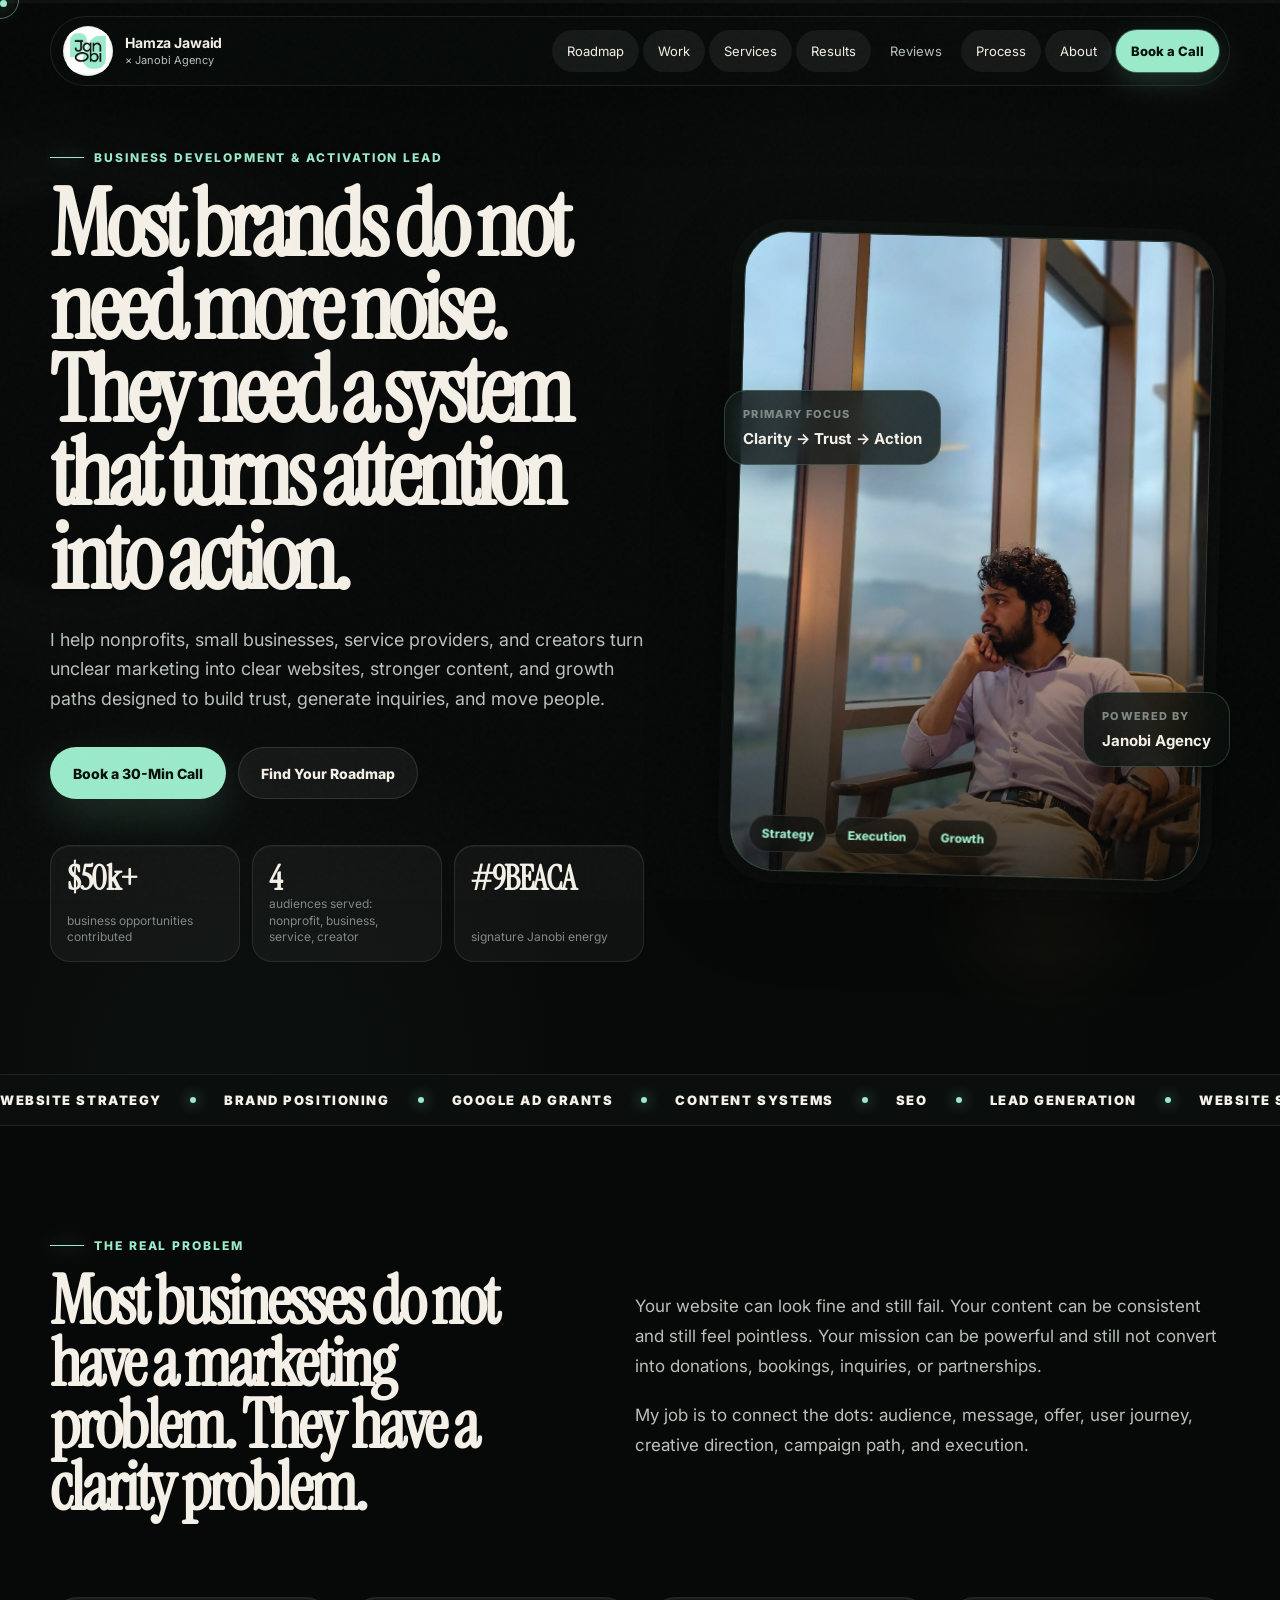
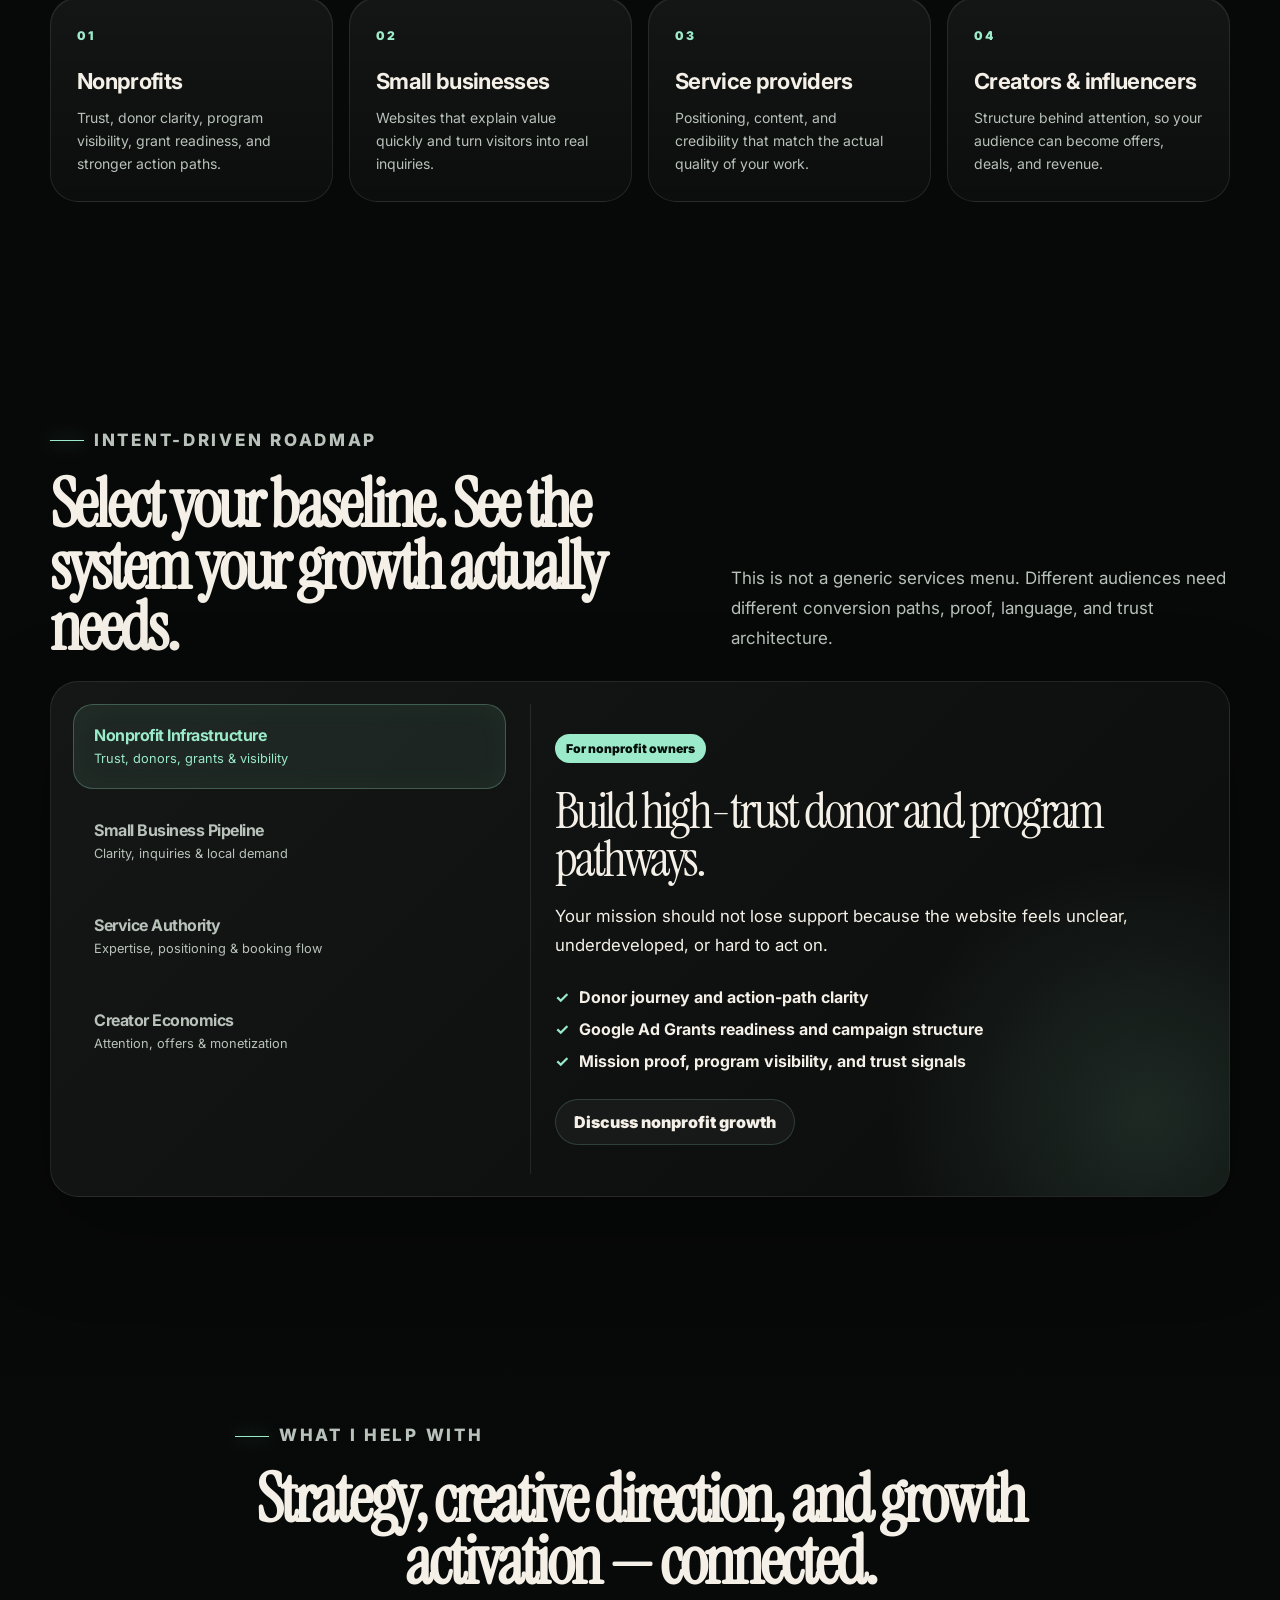
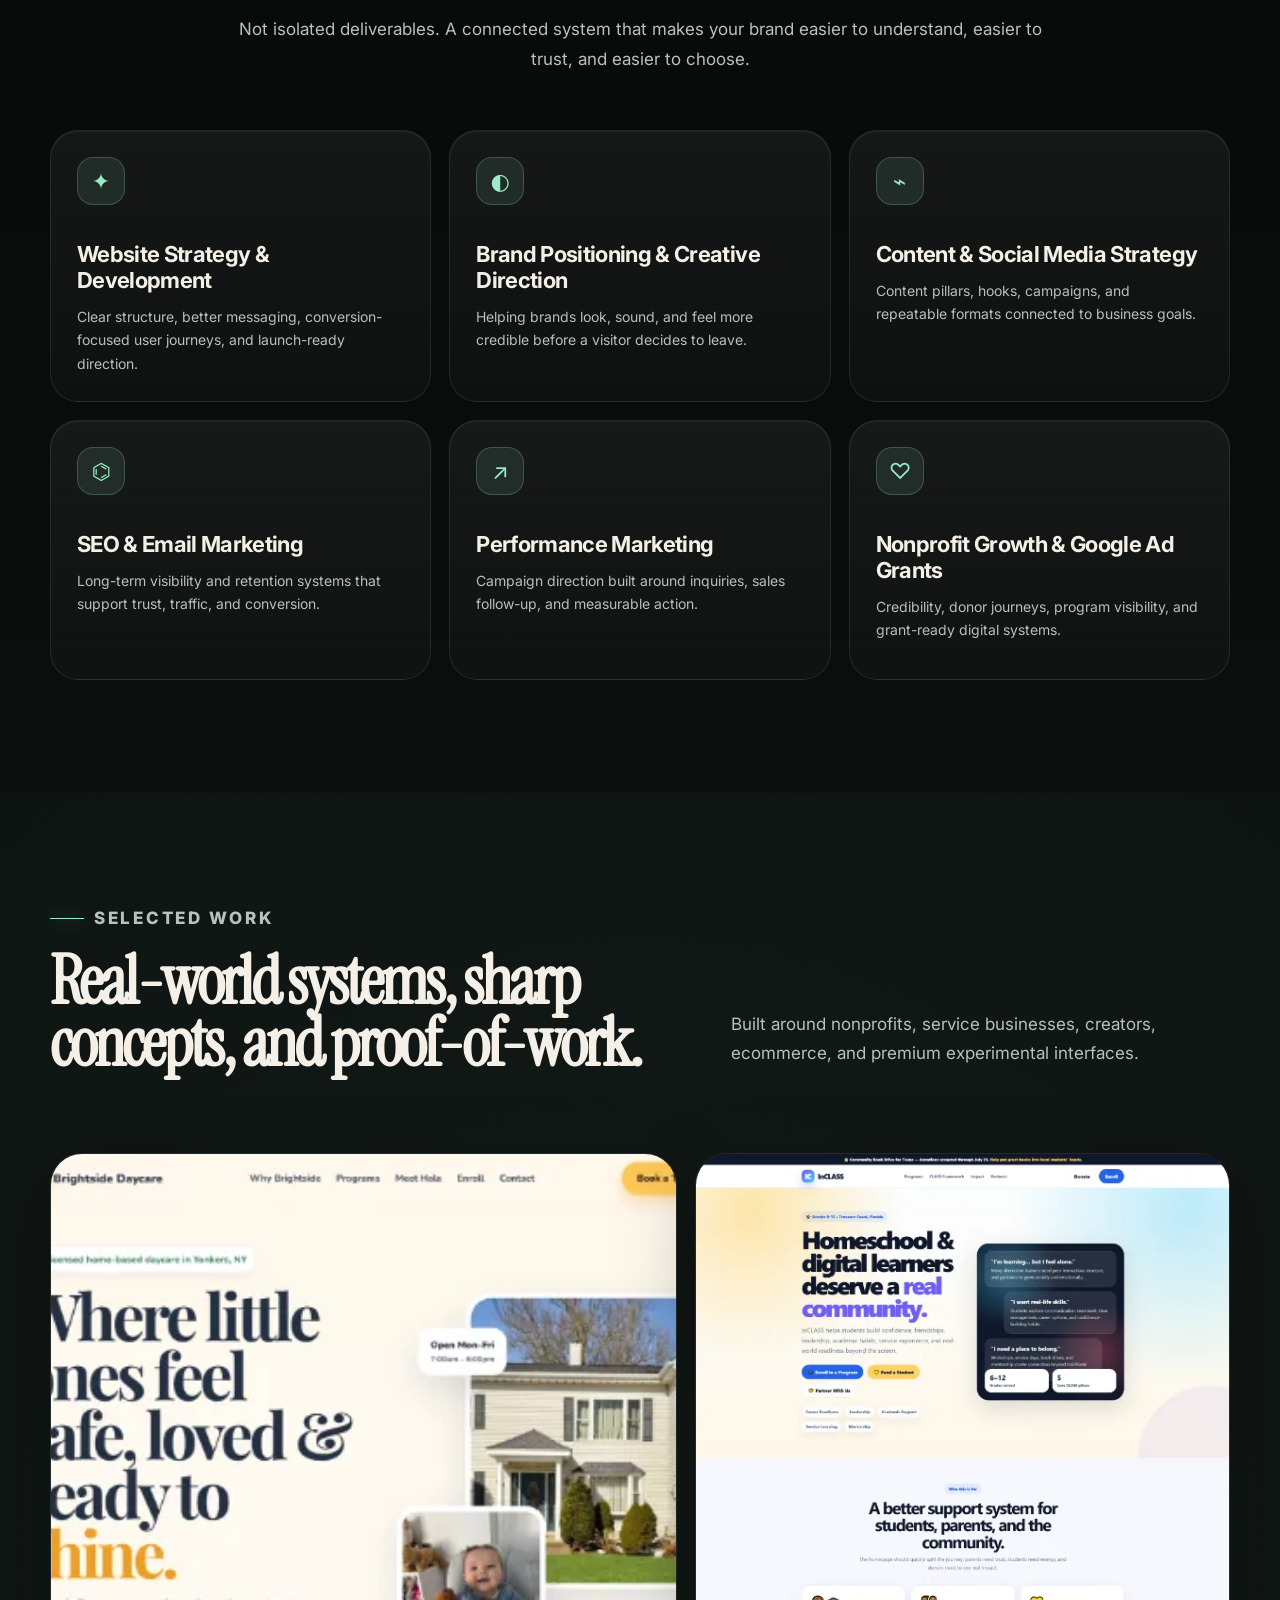
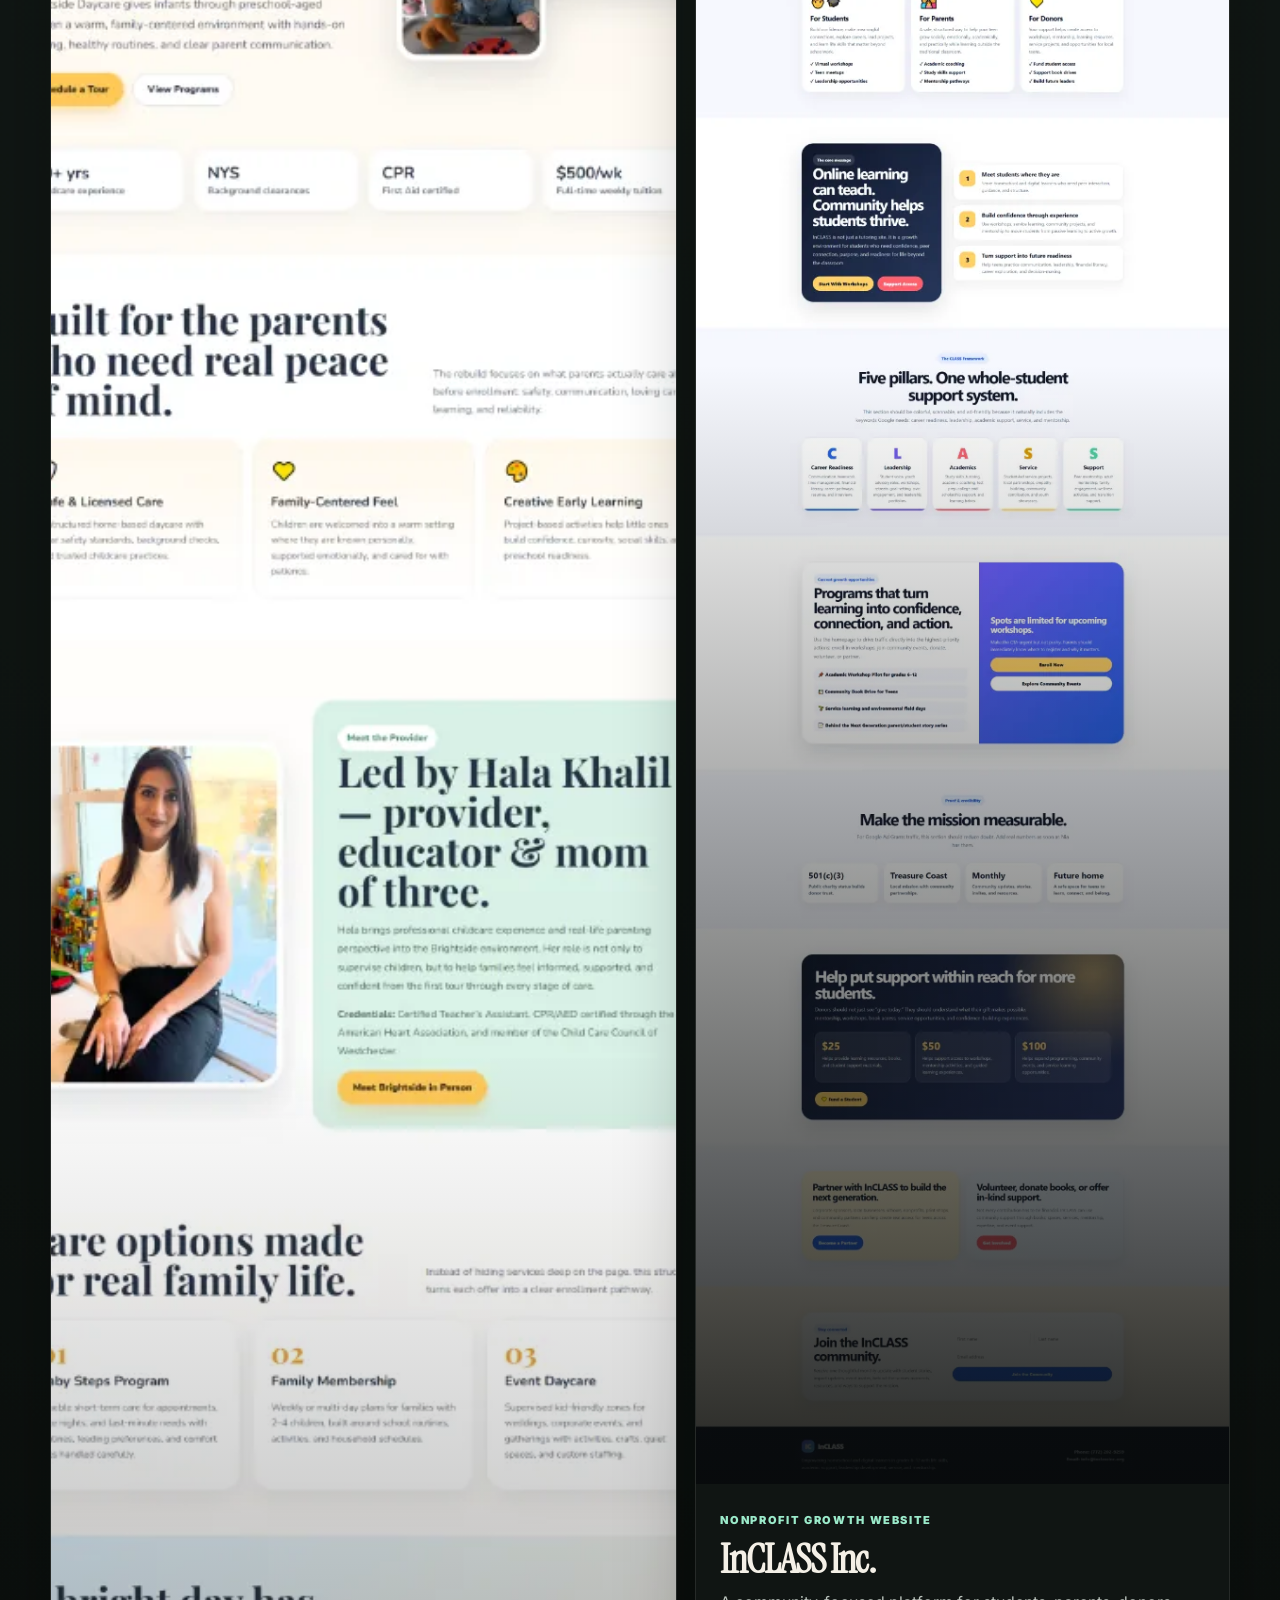
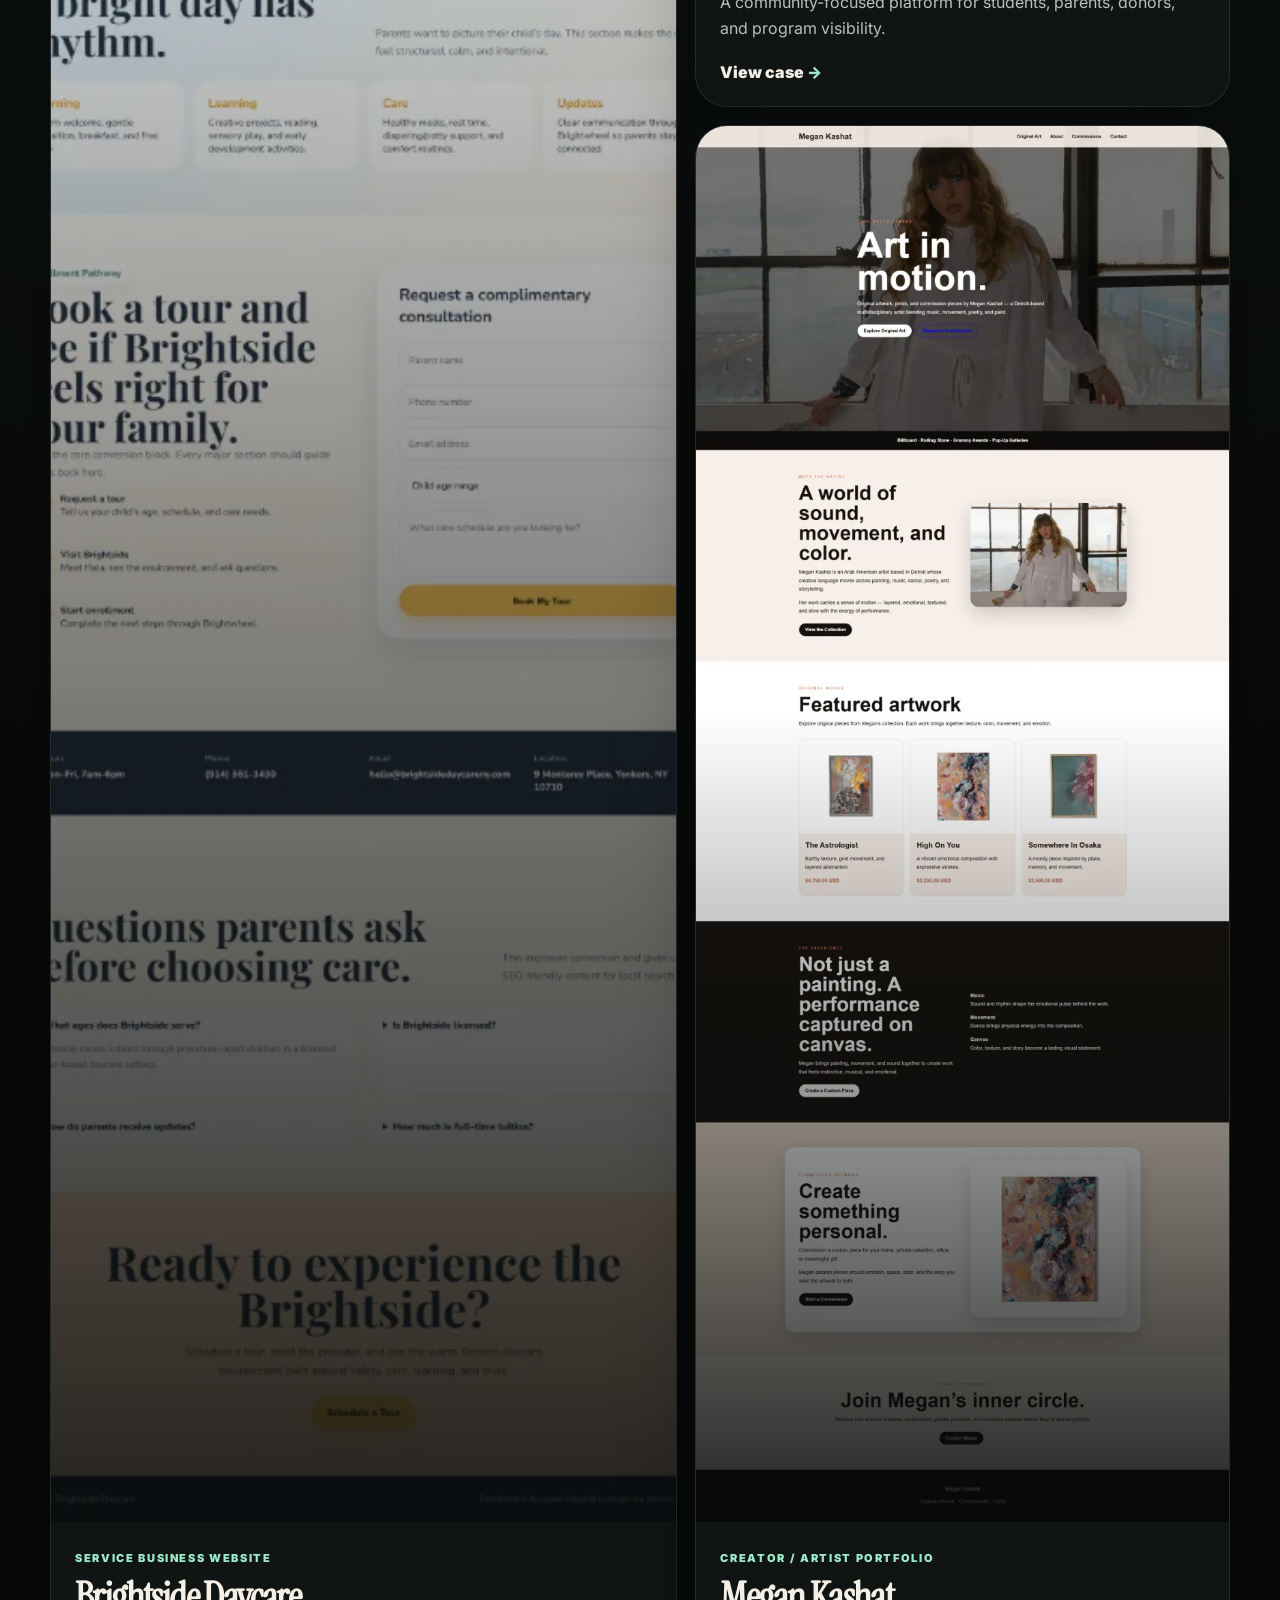
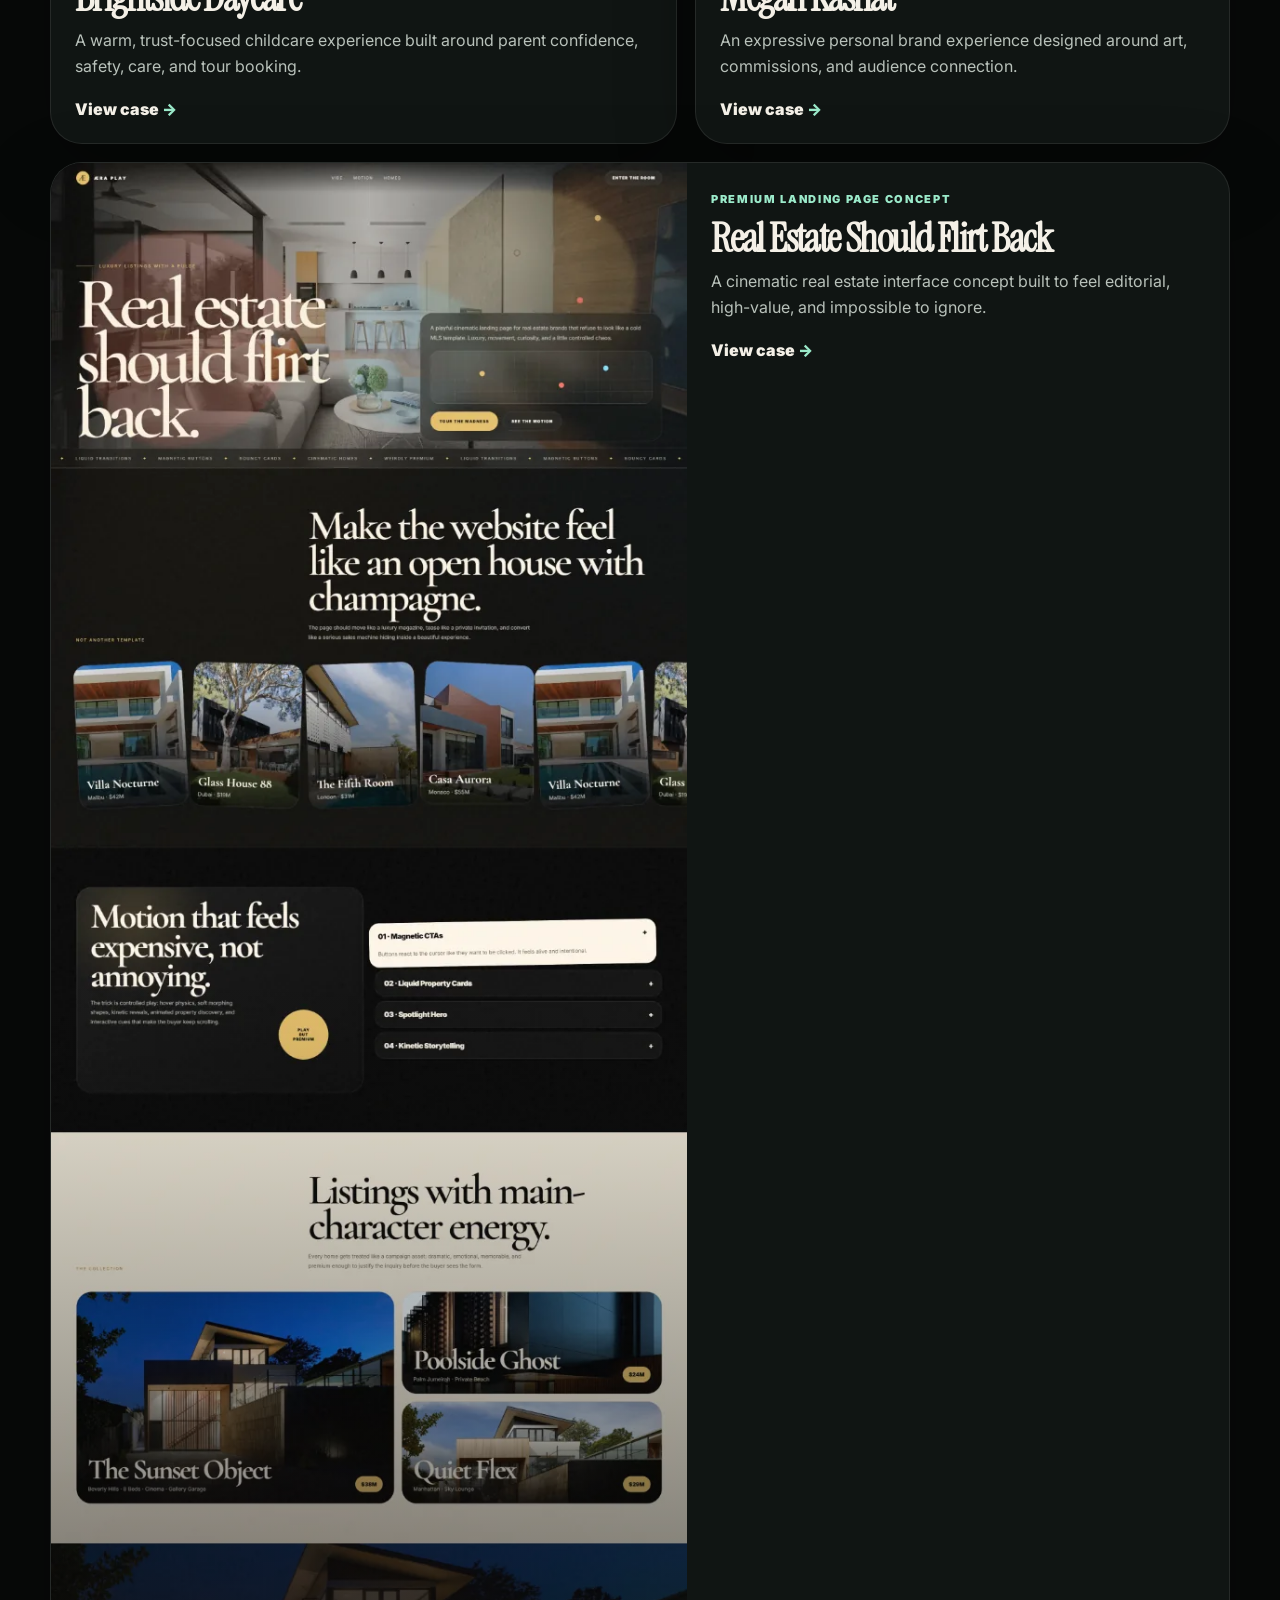
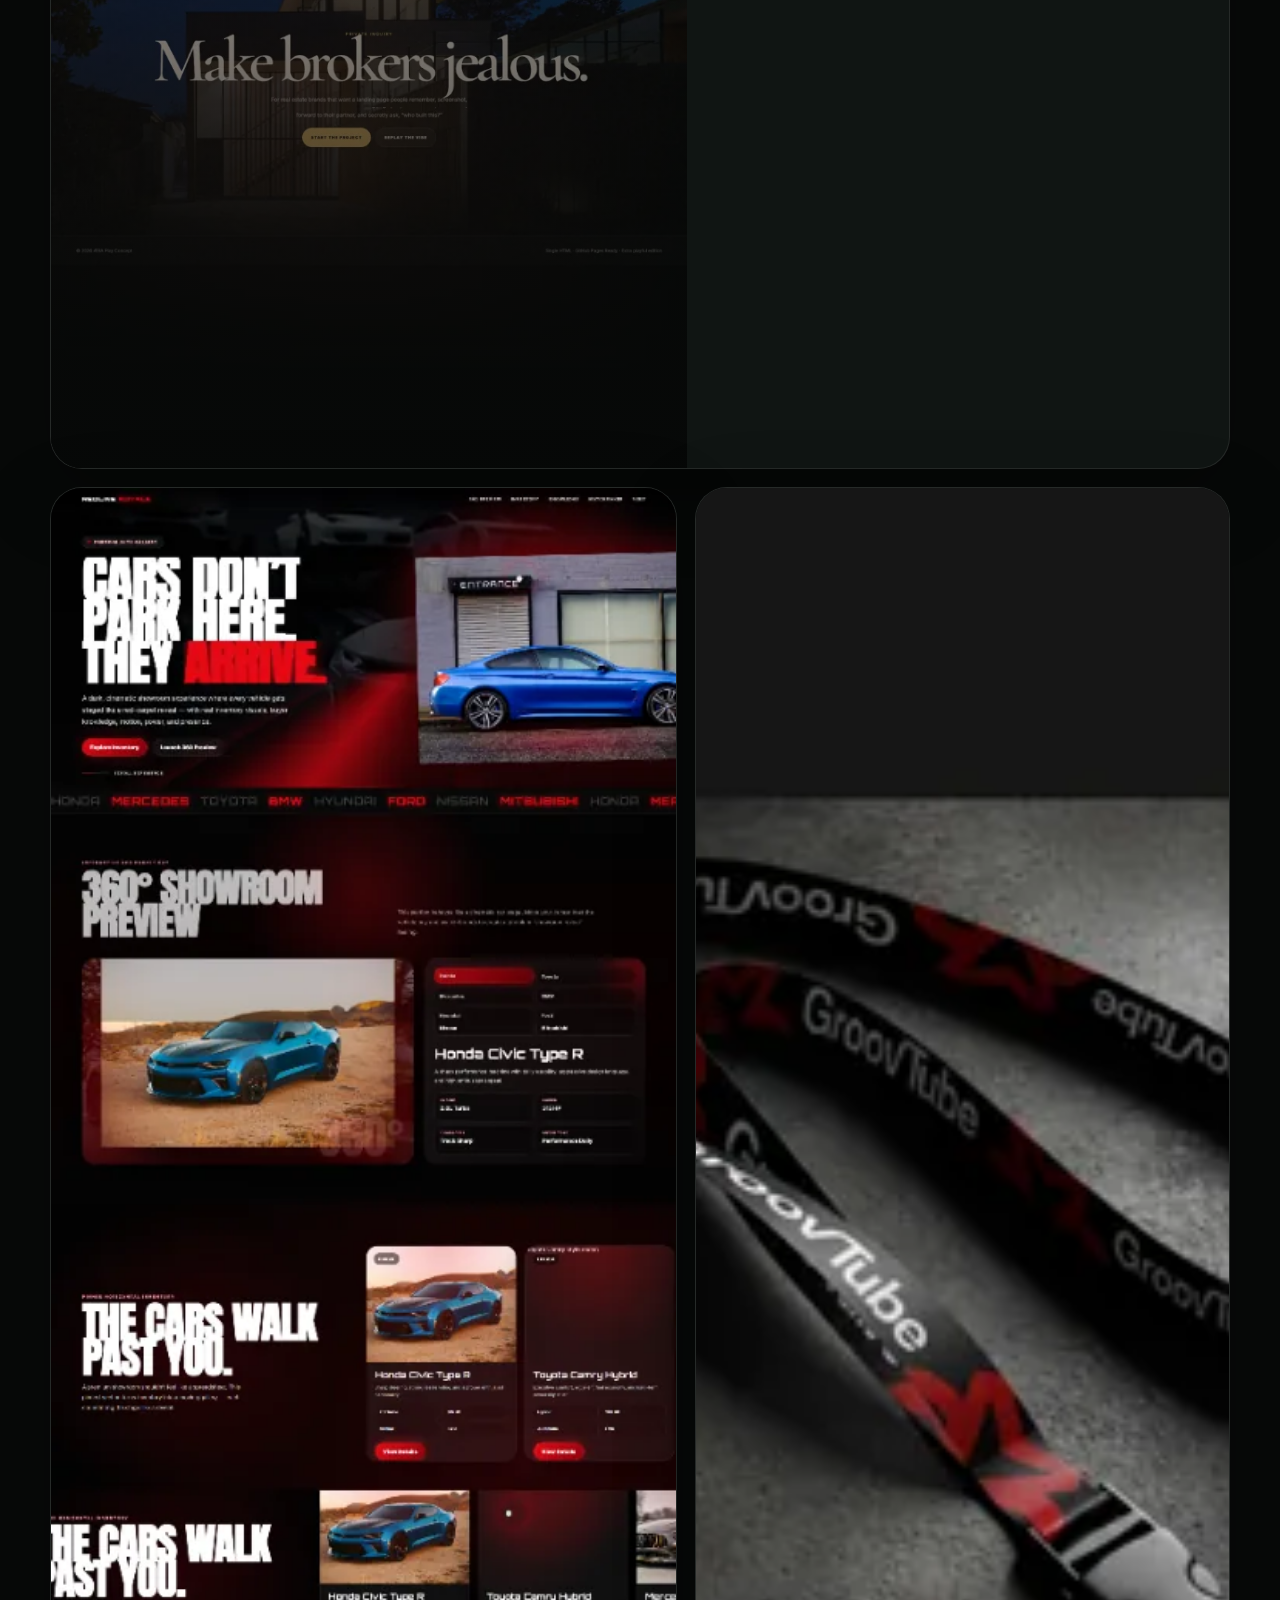
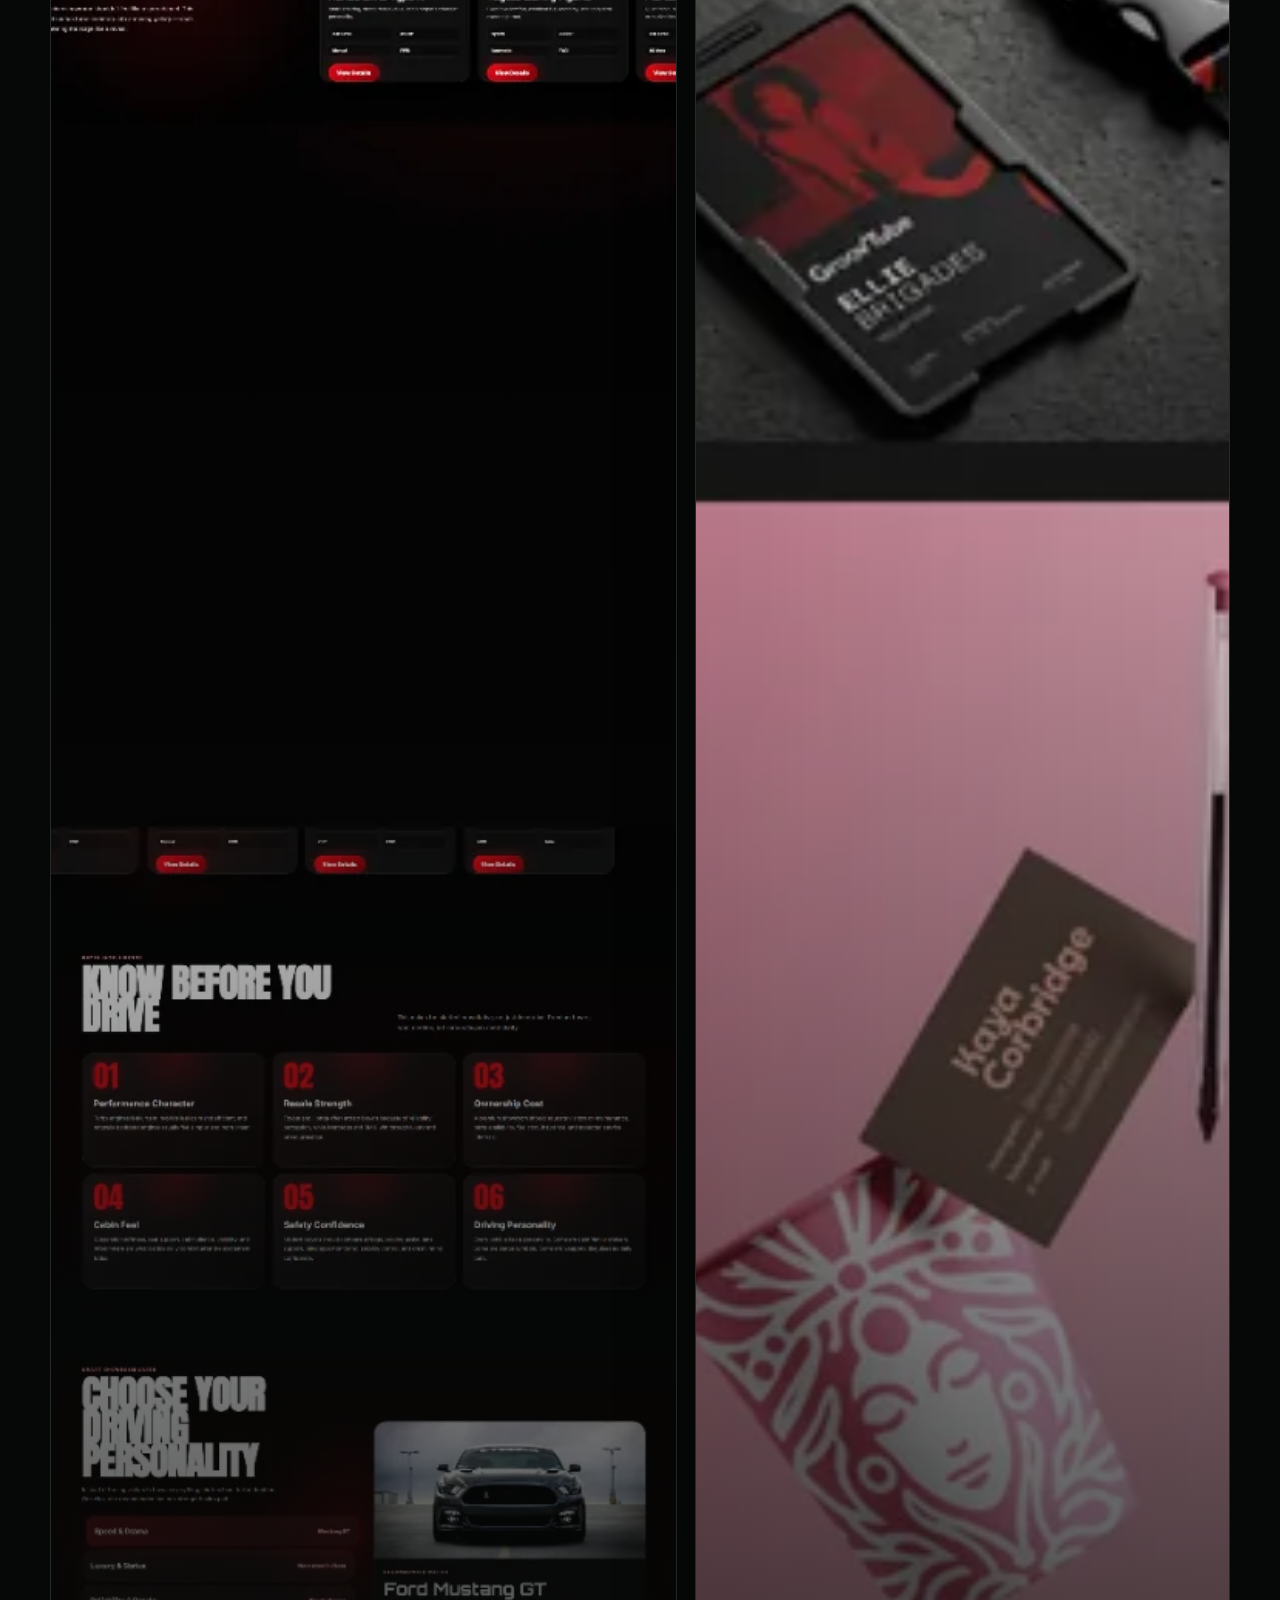
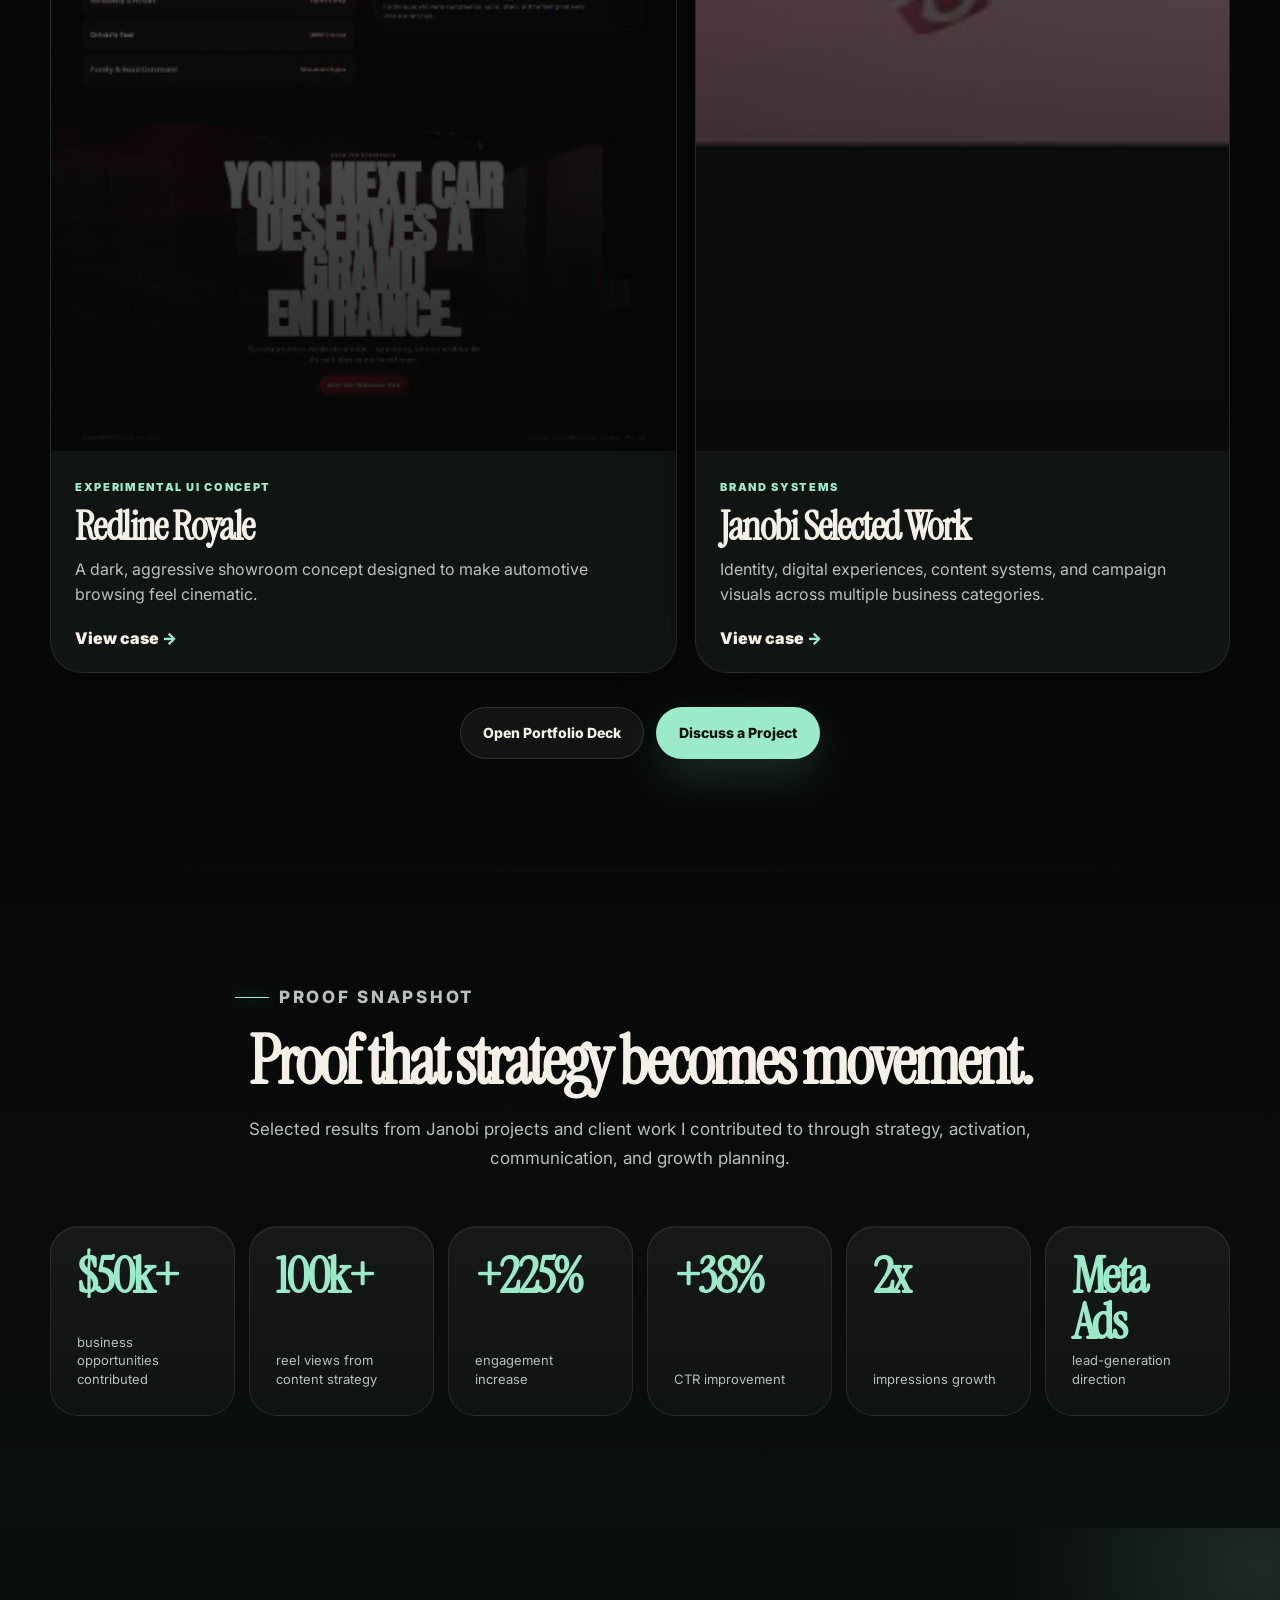
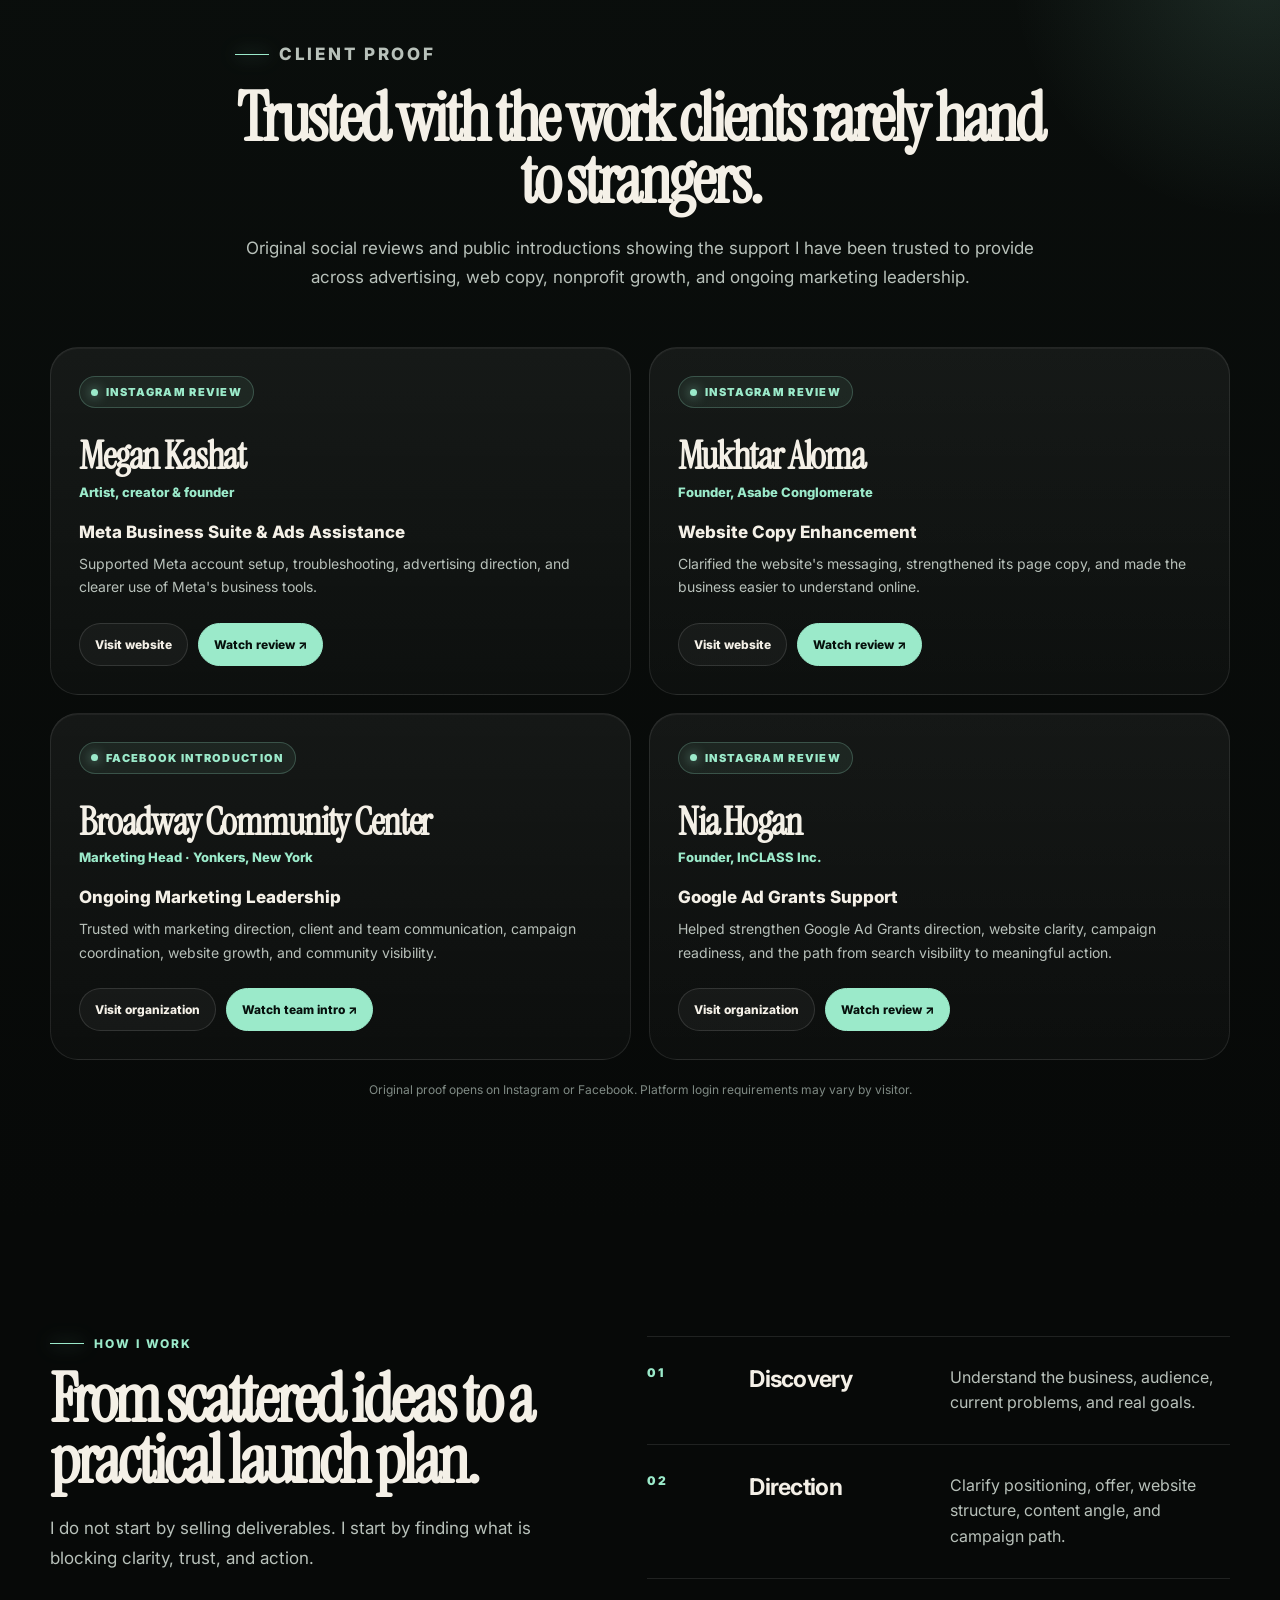
==== commit 8ae5607c: "Add client proof and review section" ====
--- a/index.html
+++ b/index.html
@@ -15,6 +15,27 @@
   <link rel="preconnect" href="https://fonts.gstatic.com" crossorigin />
   <link href="https://fonts.googleapis.com/css2?family=Instrument+Serif:ital@0;1&family=Inter:wght@400;500;600;700;800;900&display=swap" rel="stylesheet" />
   <link rel="stylesheet" href="style.css" />
+  <style id="reviewsCss">
+    .reviews{background:linear-gradient(180deg,#0a0e0c 0%,#070908 100%);position:relative;overflow:hidden}
+    .reviews:before{content:"";position:absolute;width:520px;height:520px;border-radius:50%;right:-240px;top:-220px;background:radial-gradient(circle,rgba(155,234,202,.13),transparent 68%);pointer-events:none}
+    .review-grid{display:grid;grid-template-columns:repeat(2,minmax(0,1fr));gap:18px;margin-top:54px}
+    .review-card{border:1px solid rgba(255,255,255,.09);background:linear-gradient(180deg,rgba(255,255,255,.055),rgba(255,255,255,.025));border-radius:var(--radius);padding:28px;display:flex;flex-direction:column;min-height:330px;position:relative;overflow:hidden;box-shadow:inset 0 1px 0 rgba(255,255,255,.05);transition:.3s ease}
+    .review-card:hover{transform:translateY(-6px);border-color:rgba(155,234,202,.34)}
+    .review-card:after{content:"";position:absolute;inset:auto -20% -70% -20%;height:160px;background:radial-gradient(circle,rgba(155,234,202,.14),transparent 65%);pointer-events:none}
+    .proof-badge{display:inline-flex;align-items:center;gap:8px;width:max-content;padding:8px 11px;border-radius:999px;border:1px solid rgba(155,234,202,.23);background:rgba(155,234,202,.07);color:var(--accent);font-size:11px;font-weight:900;letter-spacing:.12em;text-transform:uppercase;margin-bottom:30px}
+    .proof-badge:before{content:"";width:7px;height:7px;border-radius:50%;background:var(--accent);box-shadow:0 0 12px rgba(155,234,202,.8)}
+    .review-card h3{font-family:var(--serif);font-size:clamp(32px,3vw,48px);line-height:.98;margin-bottom:8px}
+    .review-role{color:var(--accent);font-size:13px;font-weight:800;margin-bottom:22px}
+    .review-service{font-size:17px;font-weight:800;margin-bottom:10px}
+    .review-card p{color:var(--muted);line-height:1.68;font-size:14px;margin-bottom:24px}
+    .review-links{display:flex;gap:10px;flex-wrap:wrap;margin-top:auto;position:relative;z-index:2}
+    .review-link{display:inline-flex;align-items:center;justify-content:center;min-height:43px;padding:0 15px;border-radius:999px;border:1px solid rgba(255,255,255,.12);background:rgba(255,255,255,.04);font-size:12px;font-weight:800;transition:.25s ease}
+    .review-link:hover{border-color:rgba(155,234,202,.38);background:rgba(155,234,202,.08);transform:translateY(-2px)}
+    .review-link.primary{background:var(--accent);color:#06100c;border-color:var(--accent)}
+    .review-link.primary:hover{background:var(--accent2)}
+    .proof-note{color:var(--dim);font-size:12px;line-height:1.6;margin-top:20px;text-align:center}
+    @media(max-width:760px){.review-grid{grid-template-columns:1fr}.review-card{min-height:auto}.review-card h3{font-size:38px}}
+  </style>
 </head>
 <body>
   <div class="noise" aria-hidden="true"></div>
@@ -36,6 +57,7 @@
       <a href="#work">Work</a>
       <a href="#services">Services</a>
       <a href="#results">Results</a>
+      <a href="#reviews">Reviews</a>
       <a href="#process">Process</a>
       <a href="#about">About</a>
       <a class="nav-cta" href="https://calendly.com/hamzabehari/30min" target="_blank" rel="noopener">Book a Call</a>
@@ -261,6 +283,65 @@
         <div class="metric-card reveal"><strong>2x</strong><span>impressions growth</span></div>
         <div class="metric-card reveal delay-1"><strong>Meta Ads</strong><span>lead-generation direction</span></div>
       </div>
+    </section>
+
+    <section class="section-pad reviews" id="reviews">
+      <div class="container section-head reveal">
+        <p class="eyebrow"><span></span>Client proof</p>
+        <h2>Trusted with the work clients rarely hand to strangers.</h2>
+        <p>Original social reviews and public introductions showing the support I have been trusted to provide across advertising, web copy, nonprofit growth, and ongoing marketing leadership.</p>
+      </div>
+
+      <div class="container review-grid">
+        <article class="review-card reveal">
+          <span class="proof-badge">Instagram review</span>
+          <h3><a href="https://www.megankashat.com/" target="_blank" rel="noopener noreferrer">Megan Kashat</a></h3>
+          <div class="review-role">Artist, creator &amp; founder</div>
+          <div class="review-service">Meta Business Suite &amp; Ads Assistance</div>
+          <p>Supported Meta account setup, troubleshooting, advertising direction, and clearer use of Meta's business tools.</p>
+          <div class="review-links">
+            <a class="review-link" href="https://www.megankashat.com/" target="_blank" rel="noopener noreferrer">Visit website</a>
+            <a class="review-link primary" href="https://www.instagram.com/s/aGlnaGxpZ2h0OjE4MDY5MjYzMDIxNjkwNjA3?story_media_id=3902056190972871374_1410712384&amp;igsh=MW43eXZxZG82eDI5Nw==" target="_blank" rel="noopener noreferrer">Watch review ↗</a>
+          </div>
+        </article>
+
+        <article class="review-card reveal delay-1">
+          <span class="proof-badge">Instagram review</span>
+          <h3><a href="https://mukhtaridris523-ea.github.io/asabe-conglomerate/" target="_blank" rel="noopener noreferrer">Mukhtar Aloma</a></h3>
+          <div class="review-role">Founder, Asabe Conglomerate</div>
+          <div class="review-service">Website Copy Enhancement</div>
+          <p>Clarified the website's messaging, strengthened its page copy, and made the business easier to understand online.</p>
+          <div class="review-links">
+            <a class="review-link" href="https://mukhtaridris523-ea.github.io/asabe-conglomerate/" target="_blank" rel="noopener noreferrer">Visit website</a>
+            <a class="review-link primary" href="https://www.instagram.com/s/aGlnaGxpZ2h0OjE4MDY5MjYzMDIxNjkwNjA3?story_media_id=3907266950735633816_1410712384&amp;igsh=MW43eXZxZG82eDI5Nw==" target="_blank" rel="noopener noreferrer">Watch review ↗</a>
+          </div>
+        </article>
+
+        <article class="review-card reveal">
+          <span class="proof-badge">Facebook introduction</span>
+          <h3><a href="https://yonkersbcc.org/" target="_blank" rel="noopener noreferrer">Broadway Community Center</a></h3>
+          <div class="review-role">Marketing Head · Yonkers, New York</div>
+          <div class="review-service">Ongoing Marketing Leadership</div>
+          <p>Trusted with marketing direction, client and team communication, campaign coordination, website growth, and community visibility.</p>
+          <div class="review-links">
+            <a class="review-link" href="https://yonkersbcc.org/" target="_blank" rel="noopener noreferrer">Visit organization</a>
+            <a class="review-link primary" href="https://www.facebook.com/share/r/1BaTH5Ckxs/" target="_blank" rel="noopener noreferrer">Watch team intro ↗</a>
+          </div>
+        </article>
+
+        <article class="review-card reveal delay-1">
+          <span class="proof-badge">Instagram review</span>
+          <h3><a href="https://www.inclassinc.org/" target="_blank" rel="noopener noreferrer">Nia Hogan</a></h3>
+          <div class="review-role">Founder, InCLASS Inc.</div>
+          <div class="review-service">Google Ad Grants Support</div>
+          <p>Helped strengthen Google Ad Grants direction, website clarity, campaign readiness, and the path from search visibility to meaningful action.</p>
+          <div class="review-links">
+            <a class="review-link" href="https://www.inclassinc.org/" target="_blank" rel="noopener noreferrer">Visit organization</a>
+            <a class="review-link primary" href="https://www.instagram.com/s/aGlnaGxpZ2h0OjE4MDY5MjYzMDIxNjkwNjA3?story_media_id=3914909284853227023_1410712384&amp;igsh=MW43eXZxZG82eDI5Nw==" target="_blank" rel="noopener noreferrer">Watch review ↗</a>
+          </div>
+        </article>
+      </div>
+      <p class="container proof-note reveal">Original proof opens on Instagram or Facebook. Platform login requirements may vary by visitor.</p>
     </section>
 
     <section class="section-pad process" id="process">
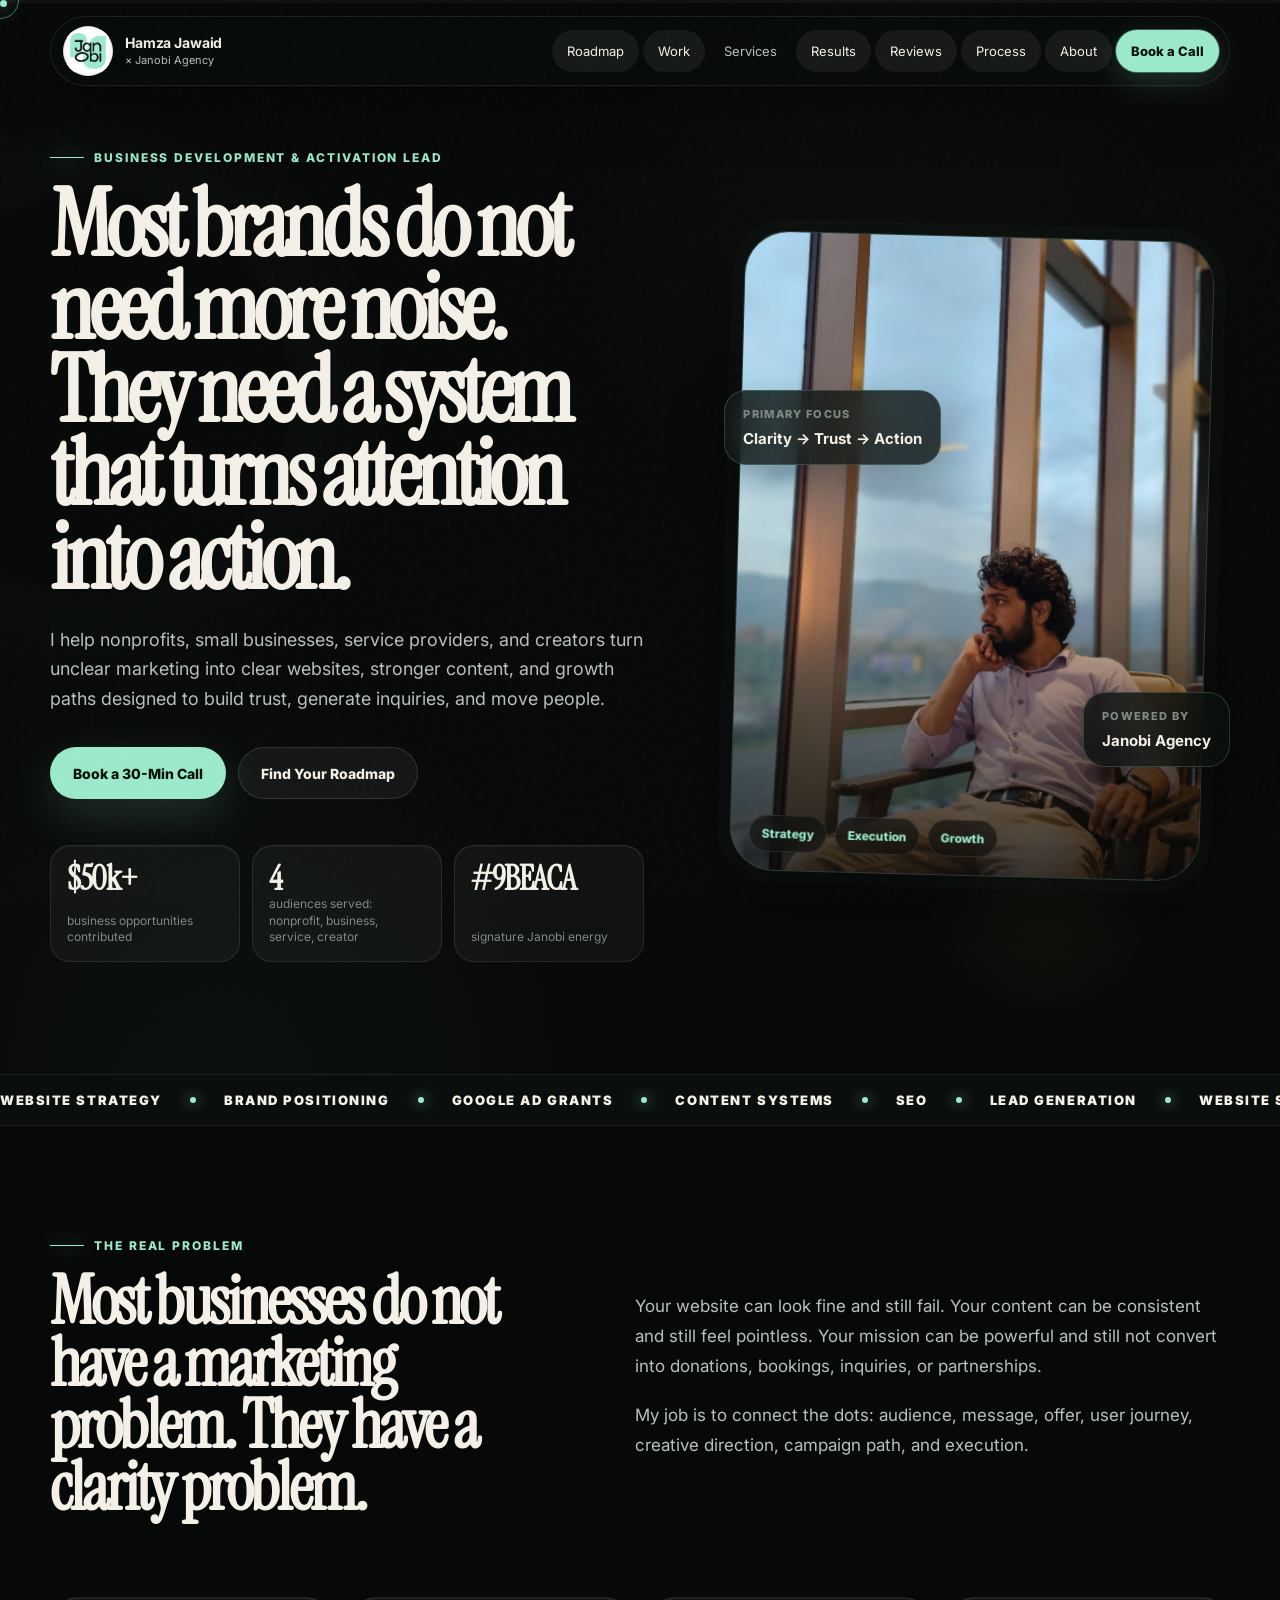
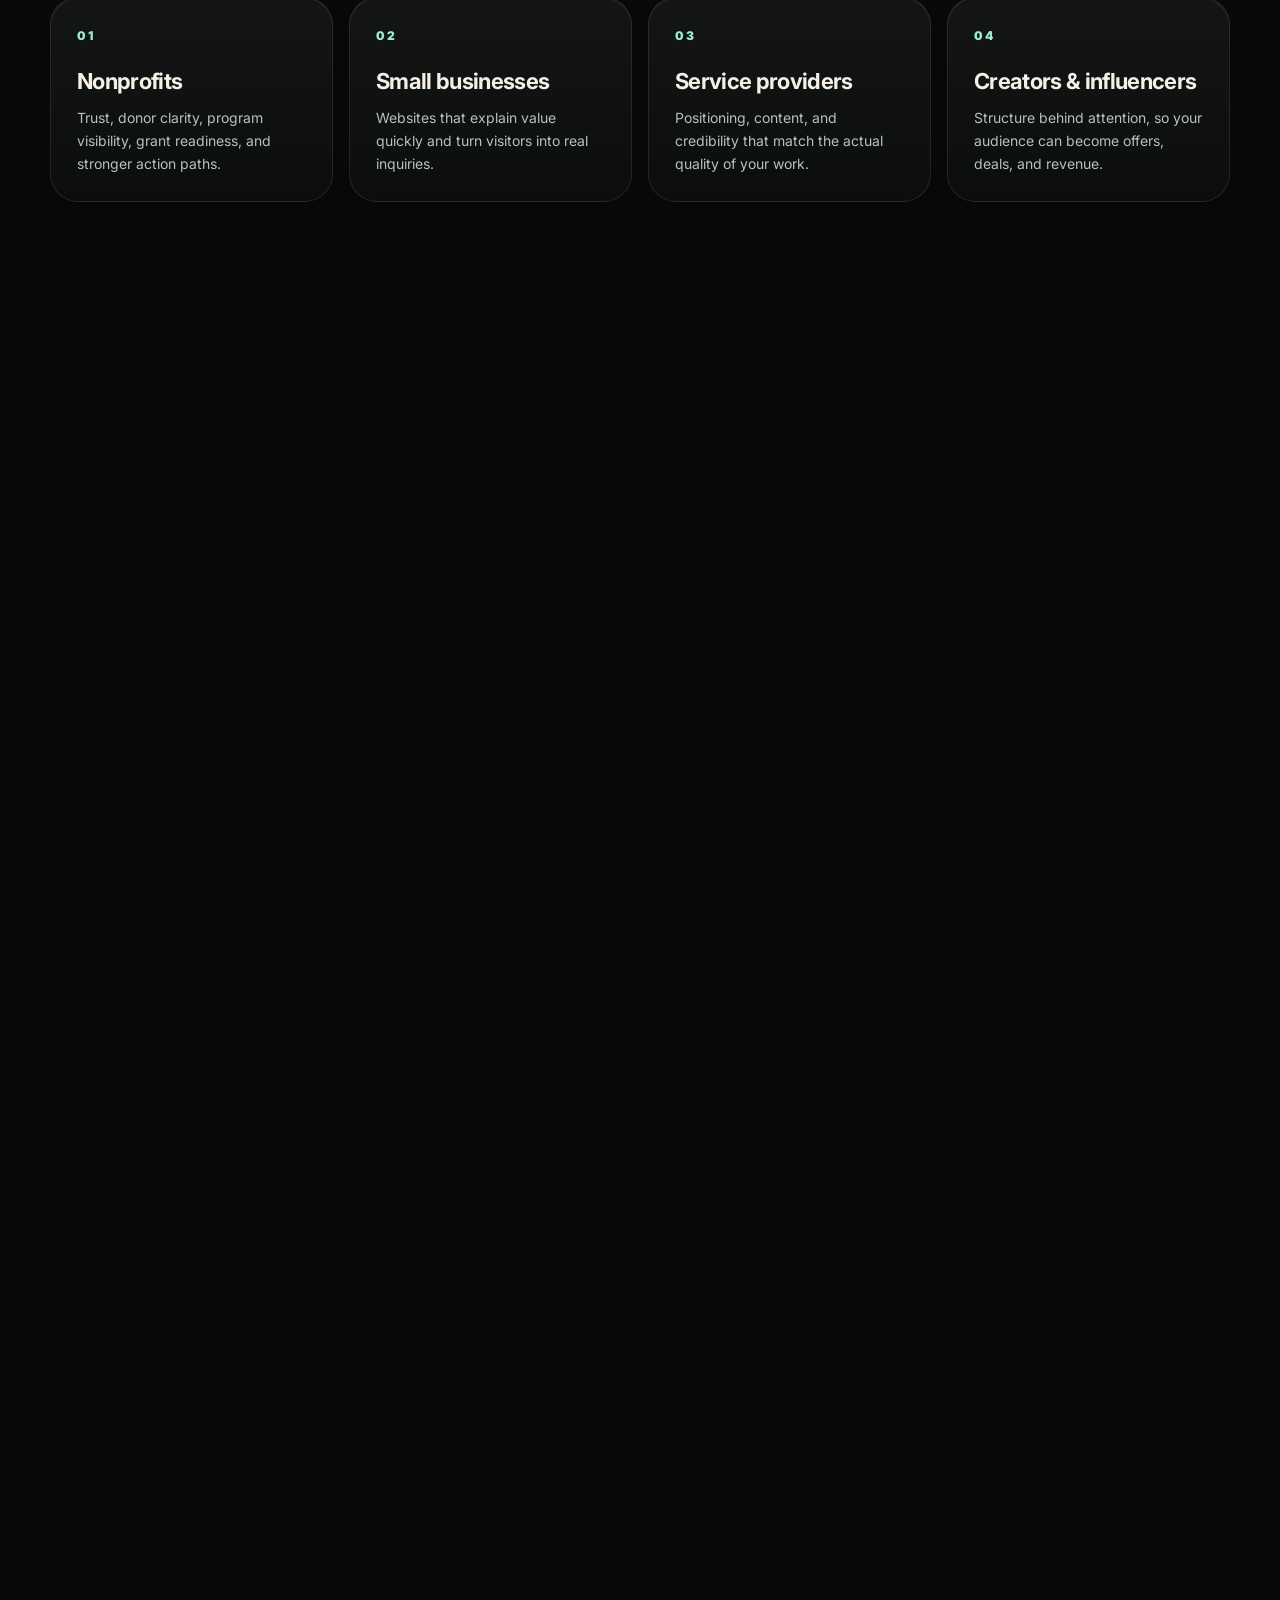
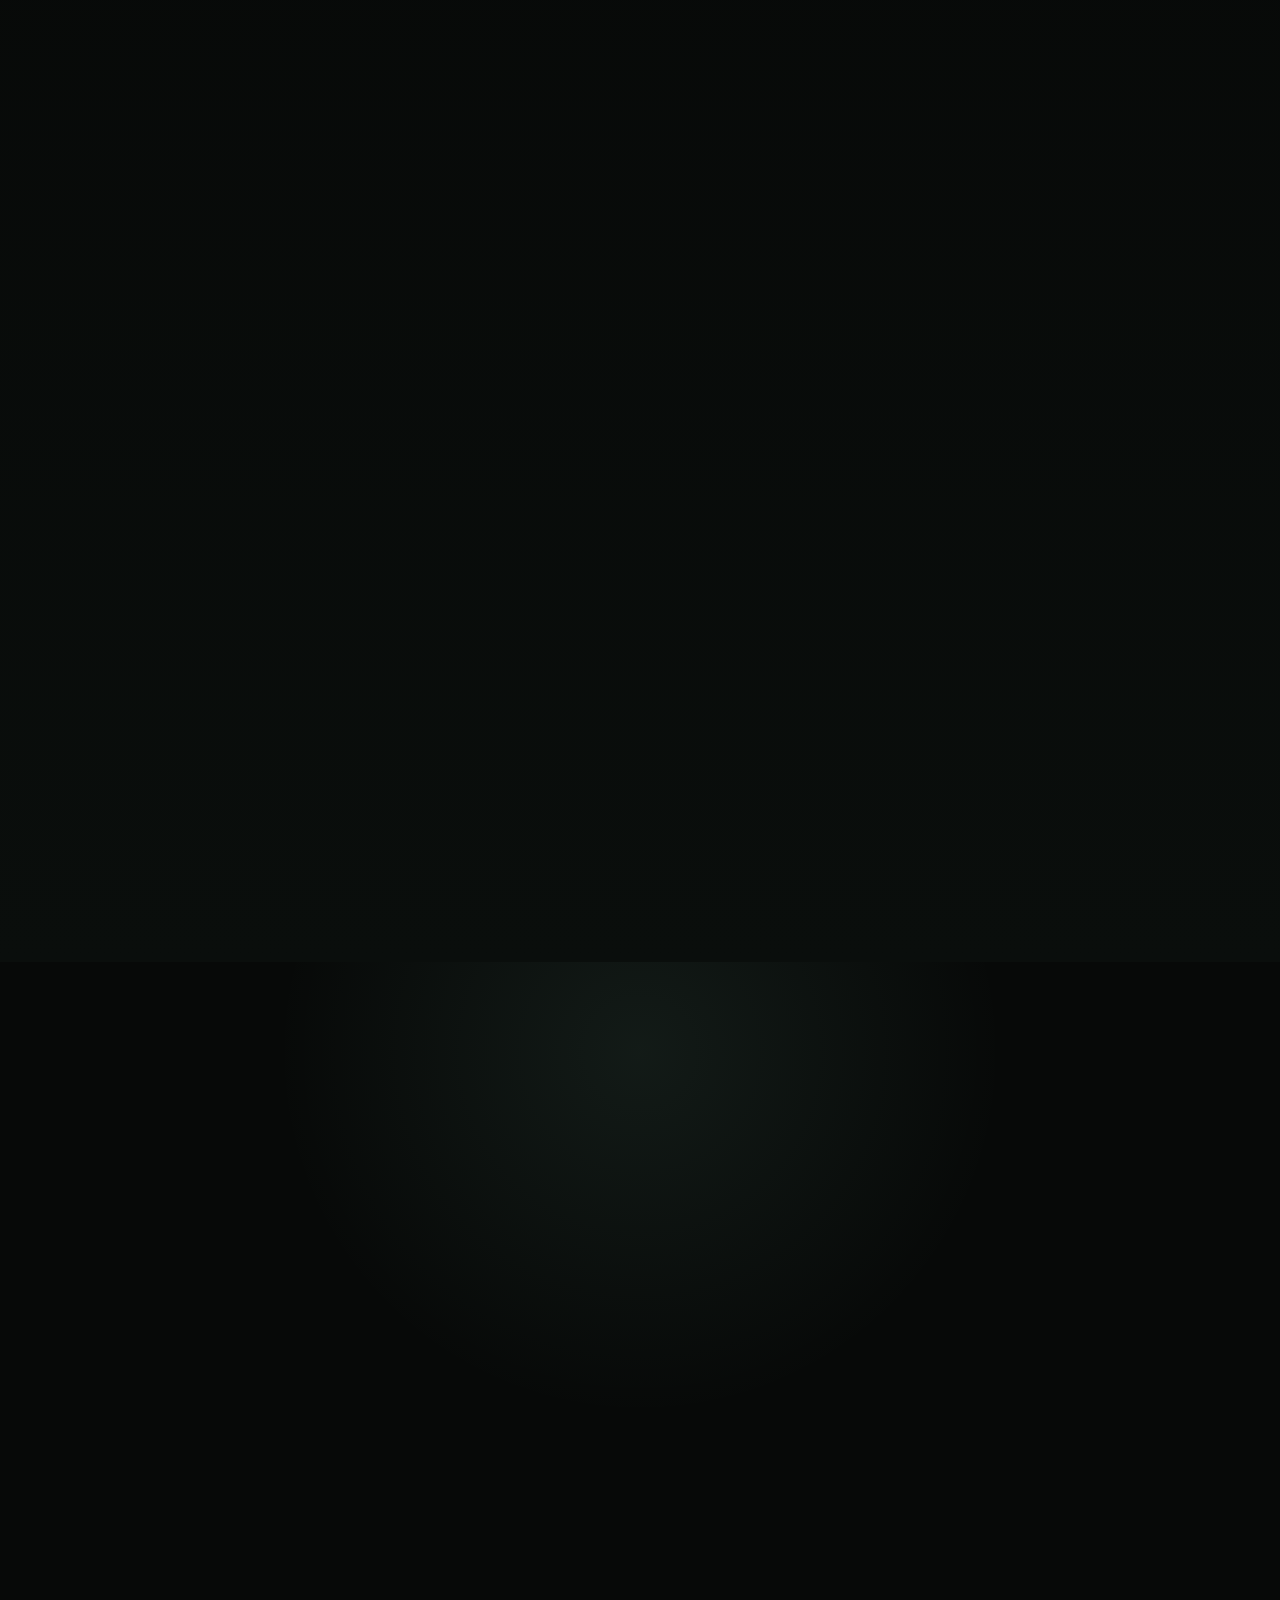
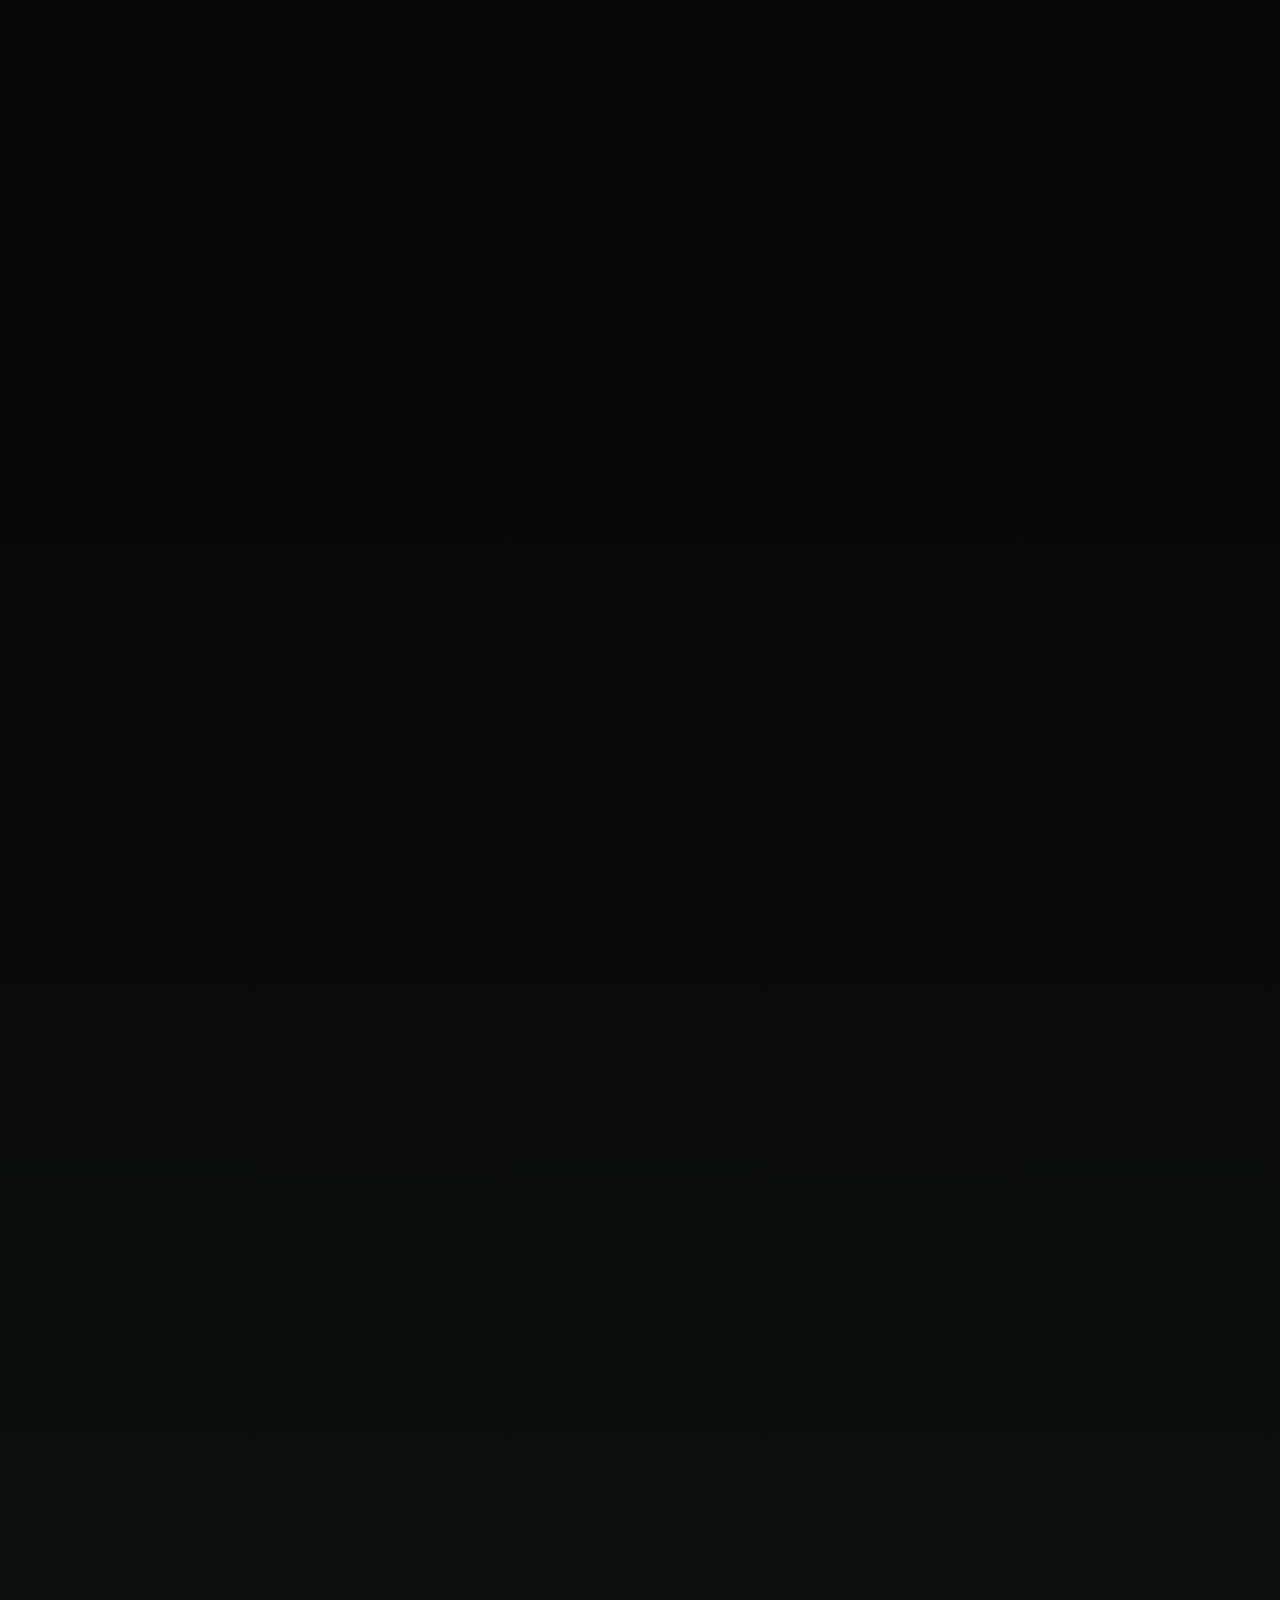
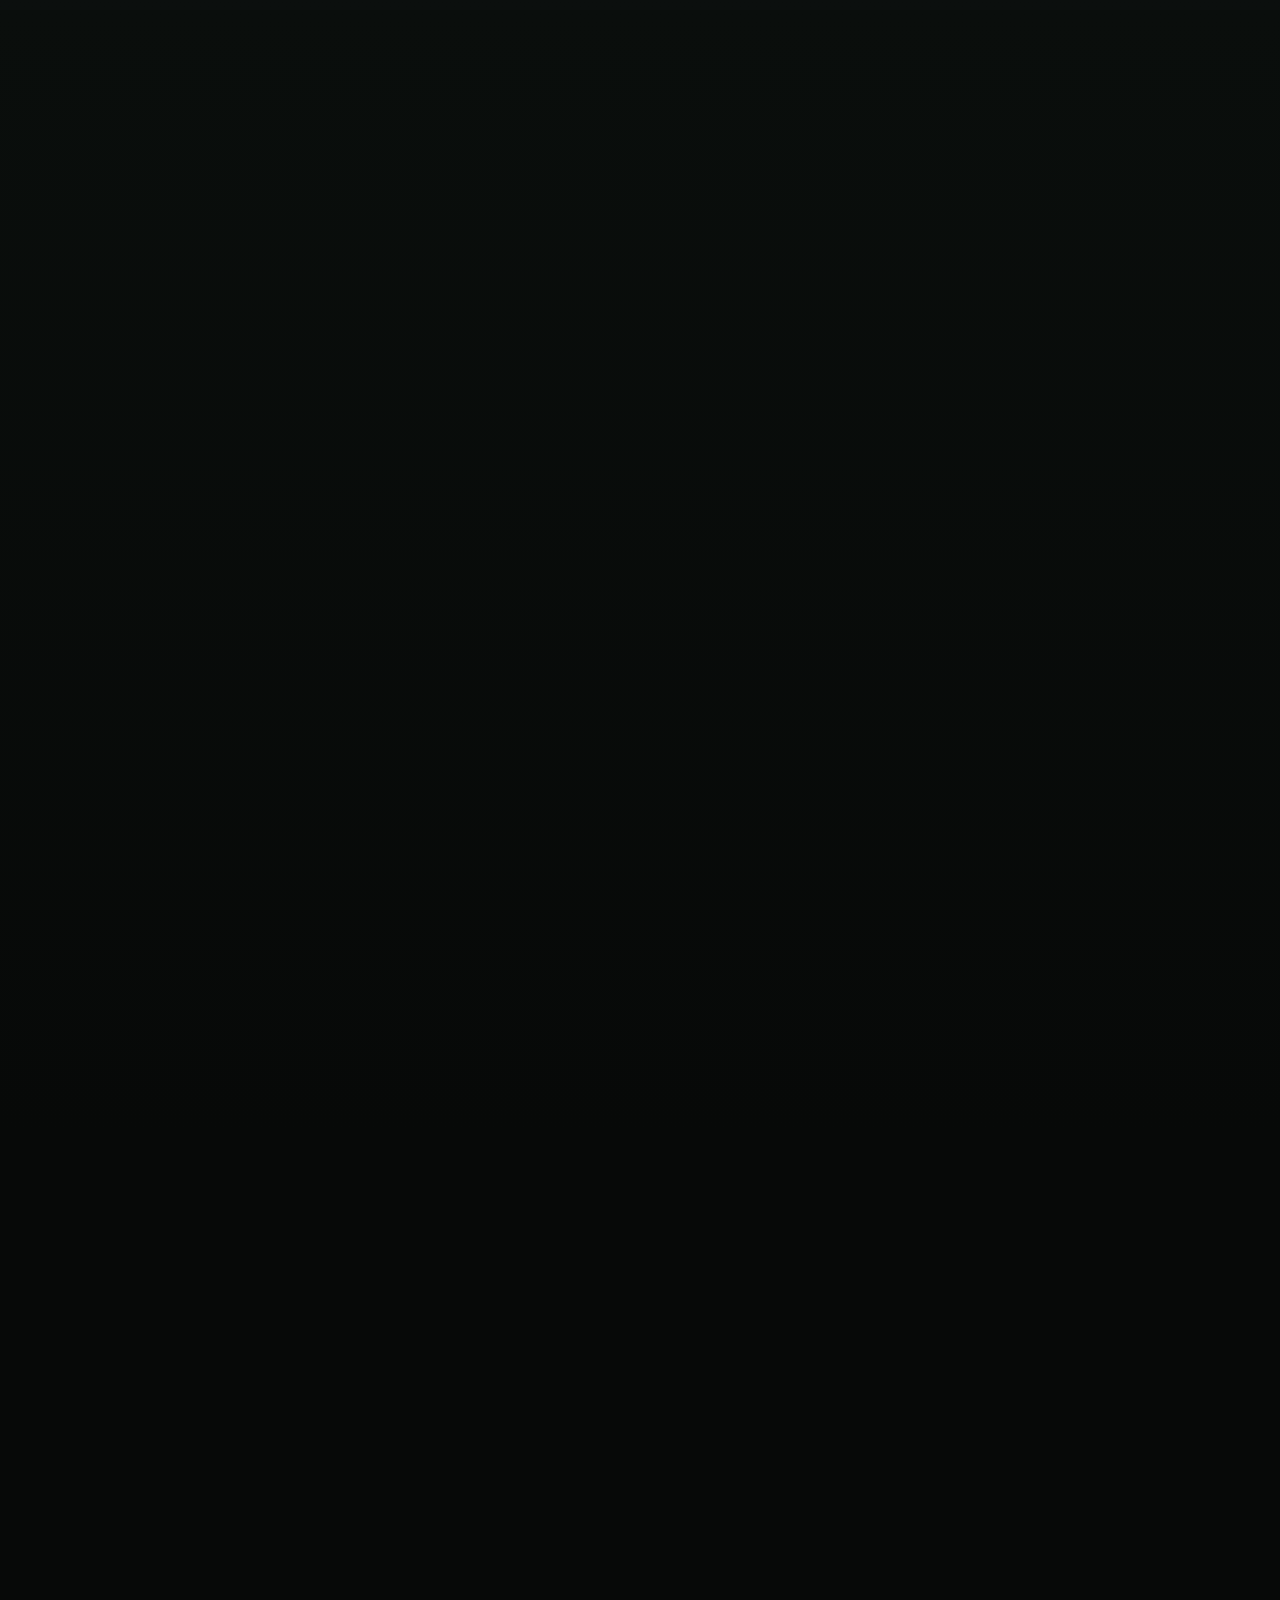
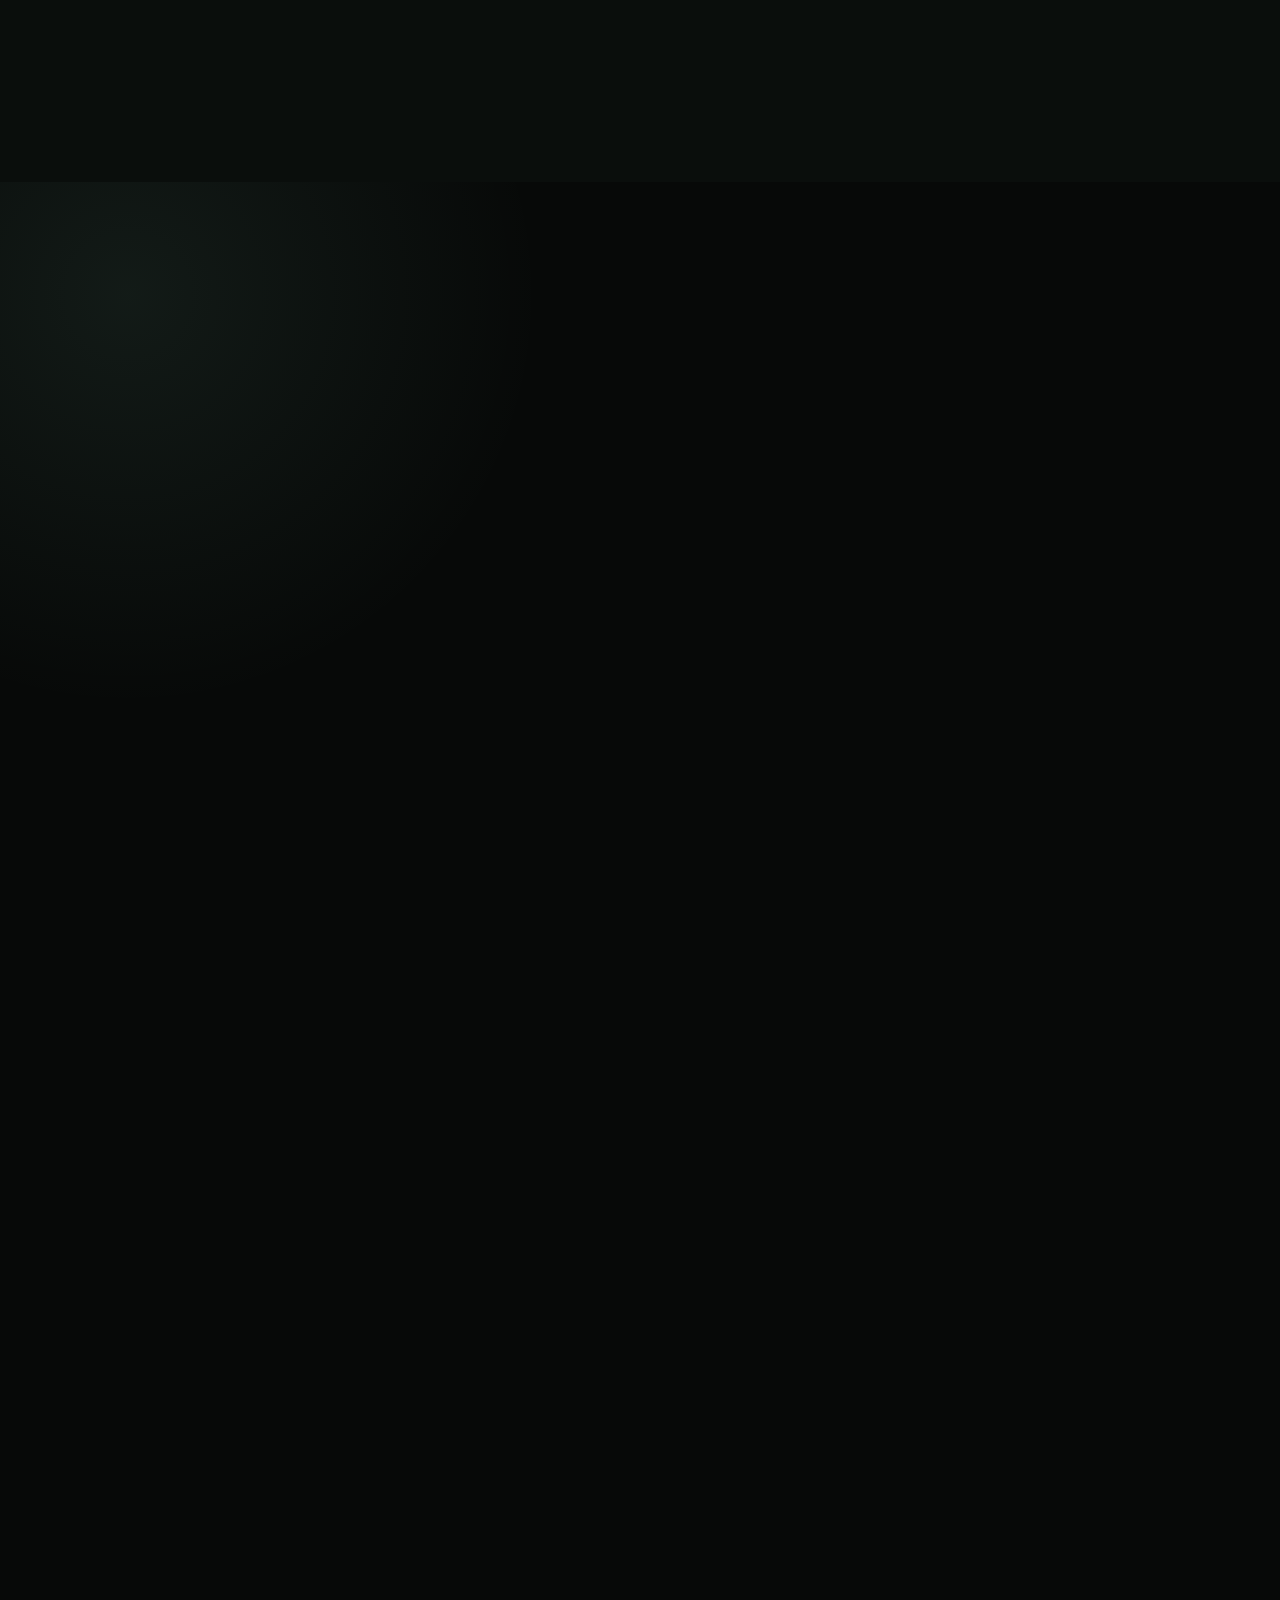
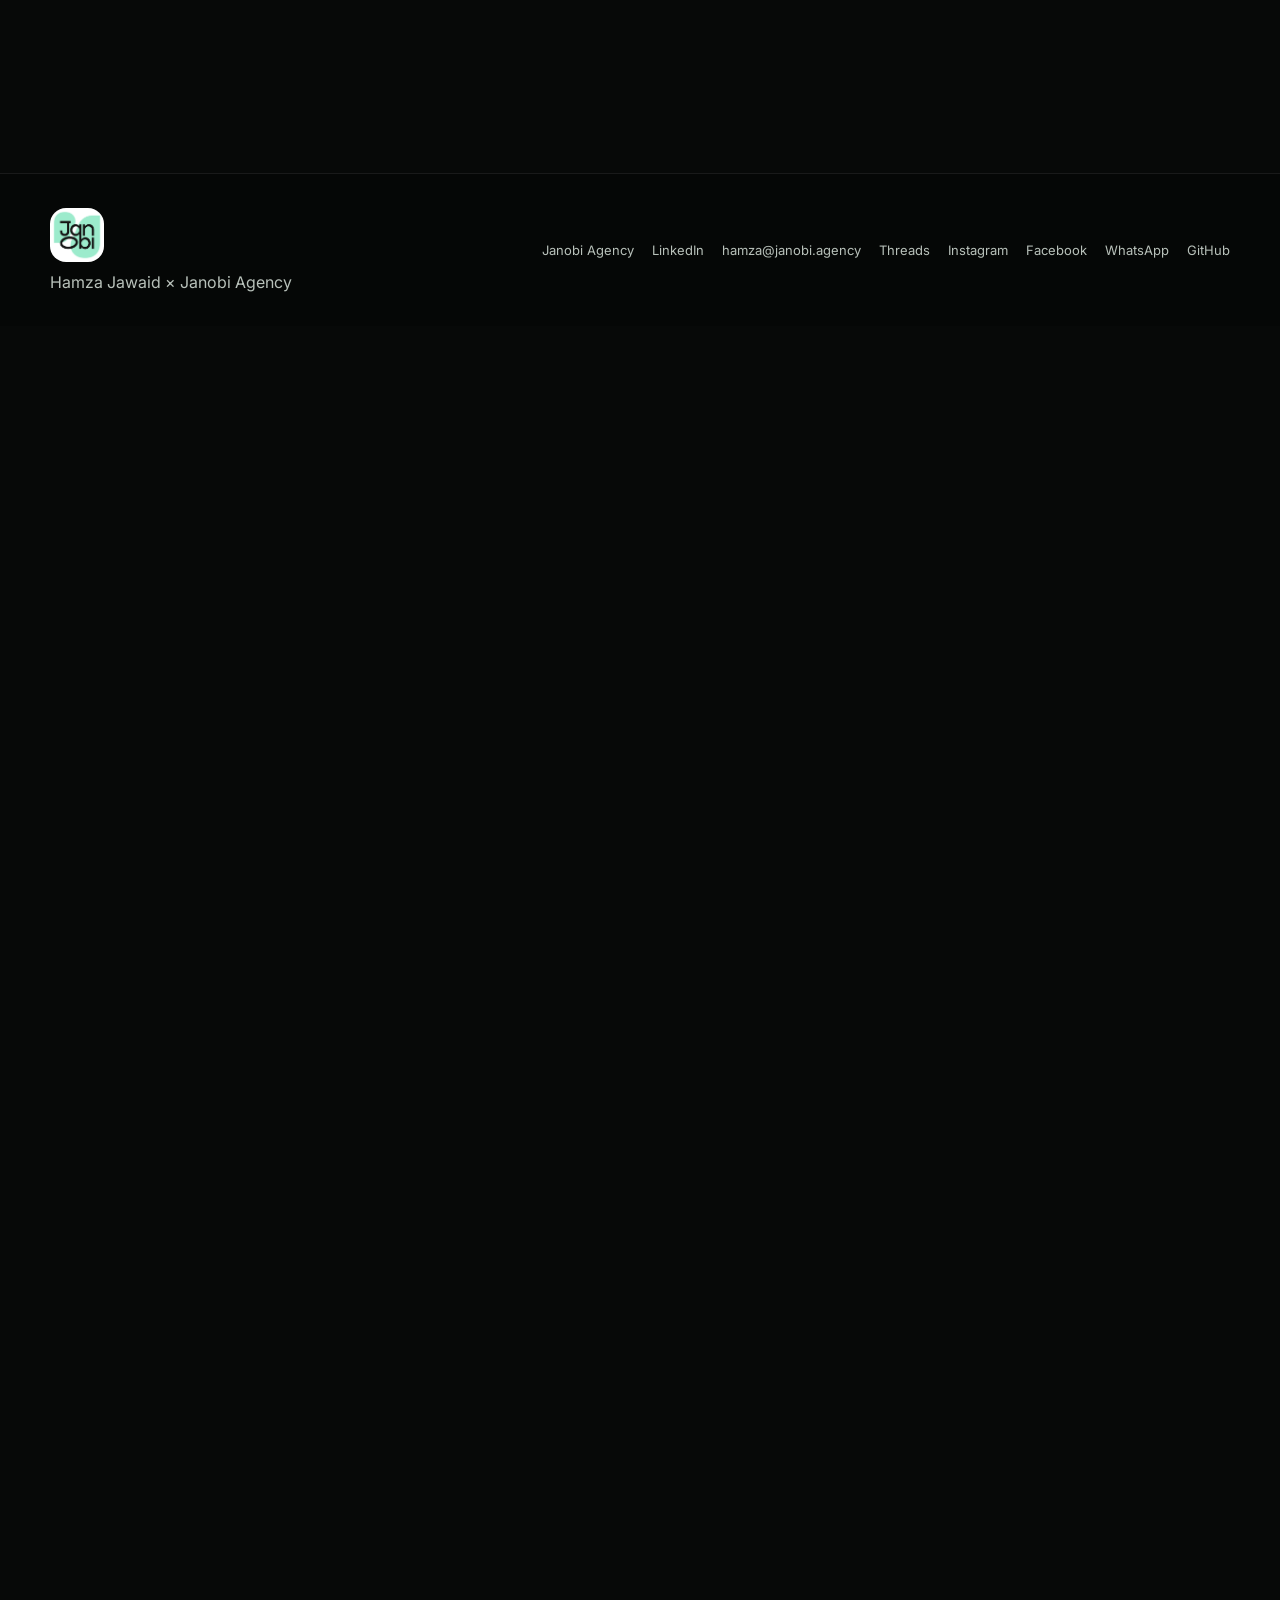
==== commit 1fa74bdc: "Enable Director's Cut interactions" ====
--- a/index.html
+++ b/index.html
@@ -15,6 +15,7 @@
   <link rel="preconnect" href="https://fonts.gstatic.com" crossorigin />
   <link href="https://fonts.googleapis.com/css2?family=Instrument+Serif:ital@0;1&family=Inter:wght@400;500;600;700;800;900&display=swap" rel="stylesheet" />
   <link rel="stylesheet" href="style.css" />
+  <link rel="stylesheet" href="director-cut.css" />
   <style id="reviewsCss">
     .reviews{background:linear-gradient(180deg,#0a0e0c 0%,#070908 100%);position:relative;overflow:hidden}
     .reviews:before{content:"";position:absolute;width:520px;height:520px;border-radius:50%;right:-240px;top:-220px;background:radial-gradient(circle,rgba(155,234,202,.13),transparent 68%);pointer-events:none}
@@ -36,6 +37,59 @@
     .proof-note{color:var(--dim);font-size:12px;line-height:1.6;margin-top:20px;text-align:center}
     @media(max-width:760px){.review-grid{grid-template-columns:1fr}.review-card{min-height:auto}.review-card h3{font-size:38px}}
   </style>
+<style id="hubspot-form-shell-styles">
+  .hubspot-form-shell {
+    min-height: 520px;
+    padding: 28px;
+    border: 1px solid rgba(155, 234, 202, 0.18);
+    background: linear-gradient(
+      180deg,
+      rgba(13, 17, 16, 0.98),
+      rgba(7, 9, 8, 0.96)
+    );
+    border-radius: 28px;
+    box-shadow: 0 30px 80px rgba(0, 0, 0, 0.34);
+    overflow: hidden;
+  }
+
+  .hubspot-form-heading {
+    padding-bottom: 18px;
+    margin-bottom: 18px;
+    border-bottom: 1px solid rgba(255, 255, 255, 0.08);
+  }
+
+  .hubspot-form-kicker {
+    display: inline-flex;
+    color: #06100c;
+    background: #9BEACA;
+    border-radius: 999px;
+    padding: 7px 11px;
+    font-size: 0.72rem;
+    font-weight: 900;
+    letter-spacing: 0.1em;
+    text-transform: uppercase;
+    margin-bottom: 12px;
+  }
+
+  .hubspot-form-heading p {
+    margin: 0;
+    color: #B8C1BA;
+    font-size: 0.9rem;
+    line-height: 1.6;
+  }
+
+  .hs-form-frame {
+    min-height: 420px;
+  }
+
+  @media (max-width: 720px) {
+    .hubspot-form-shell {
+      padding: 18px;
+      border-radius: 22px;
+      min-height: 560px;
+    }
+  }
+</style>
 </head>
 <body>
   <div class="noise" aria-hidden="true"></div>
@@ -301,7 +355,7 @@
           <p>Supported Meta account setup, troubleshooting, advertising direction, and clearer use of Meta's business tools.</p>
           <div class="review-links">
             <a class="review-link" href="https://www.megankashat.com/" target="_blank" rel="noopener noreferrer">Visit website</a>
-            <a class="review-link primary" href="https://www.instagram.com/s/aGlnaGxpZ2h0OjE4MDY5MjYzMDIxNjkwNjA3?story_media_id=3902056190972871374_1410712384&amp;igsh=MW43eXZxZG82eDI5Nw==" target="_blank" rel="noopener noreferrer">Watch review ↗</a>
+            <a class="review-link primary" href="https://www.instagram.com/s/aGlnaGxpZ2h0OjE4MDY5MjYzMDIxNjkwNjA3?story_media_id=3914909284853227023_1410712384&amp;igsh=MW43eXZxZG82eDI5Nw==" target="_blank" rel="noopener noreferrer">Watch review ↗</a>
           </div>
         </article>
 
@@ -313,7 +367,7 @@
           <p>Clarified the website's messaging, strengthened its page copy, and made the business easier to understand online.</p>
           <div class="review-links">
             <a class="review-link" href="https://mukhtaridris523-ea.github.io/asabe-conglomerate/" target="_blank" rel="noopener noreferrer">Visit website</a>
-            <a class="review-link primary" href="https://www.instagram.com/s/aGlnaGxpZ2h0OjE4MDY5MjYzMDIxNjkwNjA3?story_media_id=3907266950735633816_1410712384&amp;igsh=MW43eXZxZG82eDI5Nw==" target="_blank" rel="noopener noreferrer">Watch review ↗</a>
+            <a class="review-link primary" href="https://www.instagram.com/s/aGlnaGxpZ2h0OjE4MDY5MjYzMDIxNjkwNjA3?story_media_id=3902056190972871374_1410712384&amp;igsh=MW43eXZxZG82eDI5Nw==" target="_blank" rel="noopener noreferrer">Watch review ↗</a>
           </div>
         </article>
 
@@ -337,7 +391,7 @@
           <p>Helped strengthen Google Ad Grants direction, website clarity, campaign readiness, and the path from search visibility to meaningful action.</p>
           <div class="review-links">
             <a class="review-link" href="https://www.inclassinc.org/" target="_blank" rel="noopener noreferrer">Visit organization</a>
-            <a class="review-link primary" href="https://www.instagram.com/s/aGlnaGxpZ2h0OjE4MDY5MjYzMDIxNjkwNjA3?story_media_id=3914909284853227023_1410712384&amp;igsh=MW43eXZxZG82eDI5Nw==" target="_blank" rel="noopener noreferrer">Watch review ↗</a>
+            <a class="review-link primary" href="https://www.instagram.com/s/aGlnaGxpZ2h0OjE4MDY5MjYzMDIxNjkwNjA3?story_media_id=3907266950735633816_1410712384&amp;igsh=MW43eXZxZG82eDI5Nw==" target="_blank" rel="noopener noreferrer">Watch review ↗</a>
           </div>
         </article>
       </div>
@@ -415,24 +469,21 @@
           </div>
         </div>
 
-        <form class="mini-form" id="projectForm">
-          <label>
-            <span>I am a...</span>
-            <select name="type" required>
-              <option value="Nonprofit owner">Nonprofit owner</option>
-              <option value="Small business owner">Small business owner</option>
-              <option value="Service provider">Service provider</option>
-              <option value="Creator / influencer">Creator / influencer</option>
-              <option value="Other">Other</option>
-            </select>
-          </label>
-          <label>
-            <span>What feels stuck?</span>
-            <textarea name="problem" rows="4" placeholder="Website clarity, content, leads, donor trust, branding, SEO..." required></textarea>
-          </label>
-          <button class="btn btn-primary" type="submit">Send Project Context</button>
-          <small>No backend. This opens your email app with a pre-written message.</small>
-        </form>
+ <div class="mini-form hubspot-form-shell" id="projectForm" aria-label="Project inquiry form">
+  <div class="hubspot-form-heading">
+    <span class="hubspot-form-kicker">Project inquiry</span>
+    <p>Your details will be securely submitted to my HubSpot CRM.</p>
+  </div>
+
+  <script src="https://js-na2.hsforms.net/forms/embed/246644683.js" defer></script>
+
+  <div
+    class="hs-form-frame"
+    data-region="na2"
+    data-form-id="9462e788-964a-4e3a-8e19-41f201bb006c"
+    data-portal-id="246644683">
+  </div>
+</div>
       </div>
     </section>
   </main>
@@ -472,5 +523,6 @@
   <div class="toast" role="status" aria-live="polite">Email copied.</div>
 
   <script src="script.js"></script>
+  <script src="director-cut.js" defer></script>
 </body>
 </html>
--- a/director-cut.css
+++ b/director-cut.css
@@ -0,0 +1,61 @@
+/* Director's Cut: performance-safe motion and micro-interactions */
+:root{--ease-premium:cubic-bezier(.22,1,.36,1);--ease-soft:cubic-bezier(.4,0,.2,1)}
+html{scroll-padding-top:110px}
+body{overscroll-behavior-y:none}
+section{content-visibility:auto;contain-intrinsic-size:900px}
+.hero,.site-header,.contact,.site-footer{content-visibility:visible;contain-intrinsic-size:auto}
+img{height:auto}
+
+/* reveal system */
+.dc-reveal{opacity:0;transform:translate3d(0,34px,0) scale(.985);filter:blur(8px);transition:opacity .8s var(--ease-premium),transform .8s var(--ease-premium),filter .8s var(--ease-premium)}
+.dc-reveal.dc-visible{opacity:1;transform:none;filter:none}
+.dc-stagger>*{opacity:0;transform:translate3d(0,28px,0);transition:opacity .7s var(--ease-premium),transform .7s var(--ease-premium)}
+.dc-stagger.dc-visible>*{opacity:1;transform:none}
+.dc-stagger.dc-visible>*:nth-child(2){transition-delay:.07s}.dc-stagger.dc-visible>*:nth-child(3){transition-delay:.14s}.dc-stagger.dc-visible>*:nth-child(4){transition-delay:.21s}.dc-stagger.dc-visible>*:nth-child(5){transition-delay:.28s}.dc-stagger.dc-visible>*:nth-child(6){transition-delay:.35s}
+
+/* header */
+.site-header{transition:transform .4s var(--ease-premium),background .3s ease,border-color .3s ease,box-shadow .3s ease}
+.site-header.dc-hidden{transform:translate(-50%,-120%)}
+.site-header.dc-scrolled{background:rgba(7,10,9,.9);border-color:rgba(155,234,202,.16);box-shadow:0 18px 60px rgba(0,0,0,.45)}
+
+/* hero polish */
+.hero-visual{transform-style:preserve-3d;will-change:transform}
+.portrait-frame{transition:transform .7s var(--ease-premium),box-shadow .7s var(--ease-premium),border-color .4s ease;will-change:transform}
+.hero-visual:hover .portrait-frame{border-color:rgba(155,234,202,.38);box-shadow:0 38px 100px rgba(0,0,0,.58),0 0 70px rgba(155,234,202,.1)}
+.hero-copy h1{will-change:transform,opacity,filter}
+
+/* premium card interactions */
+.service-card,.work-card,.review-card,.audience-card,.router-card,.metric-card,.faq-item{isolation:isolate;transition:transform .38s var(--ease-premium),border-color .3s ease,box-shadow .38s var(--ease-premium),background .3s ease}
+.service-card:after,.work-card:before,.review-card:before,.audience-card:after,.router-card:after,.metric-card:after,.faq-item:after{content:"";position:absolute;inset:0;z-index:-1;pointer-events:none;background:radial-gradient(420px circle at var(--mx,50%) var(--my,50%),rgba(155,234,202,.15),transparent 42%);opacity:0;transition:opacity .3s ease}
+.service-card:hover:after,.work-card:hover:before,.review-card:hover:before,.audience-card:hover:after,.router-card:hover:after,.metric-card:hover:after,.faq-item:hover:after{opacity:1}
+.service-card:hover,.review-card:hover,.audience-card:hover,.router-card:hover,.metric-card:hover,.faq-item:hover{transform:translateY(-7px);border-color:rgba(155,234,202,.34);box-shadow:0 28px 70px rgba(0,0,0,.28)}
+.service-icon{transition:transform .45s var(--ease-premium),background .3s ease,color .3s ease}
+.service-card:hover .service-icon{transform:translateY(-4px) rotate(8deg) scale(1.08);background:rgba(155,234,202,.18)}
+.work-card img{will-change:transform;transition:transform 1s var(--ease-premium),filter .5s ease}
+.work-card:hover img{transform:scale(1.055);filter:saturate(1.08) contrast(1.03)}
+.text-btn{transition:transform .25s ease,color .25s ease}
+.work-card:hover .text-btn{transform:translateX(4px);color:var(--accent)}
+
+/* buttons */
+.btn,.panel-cta,.review-link{transition:transform .25s var(--ease-premium),box-shadow .25s ease,border-color .25s ease,background .25s ease,color .25s ease;will-change:transform}
+.btn:hover,.panel-cta:hover,.review-link:hover{transform:translateY(-3px)}
+.btn:active,.panel-cta:active,.review-link:active{transform:translateY(-1px) scale(.985)}
+.btn-primary:hover{box-shadow:0 18px 50px rgba(155,234,202,.22)}
+
+/* metrics */
+.metric-card strong{font-variant-numeric:tabular-nums;transition:text-shadow .3s ease}
+.metric-card:hover strong{text-shadow:0 0 26px rgba(155,234,202,.28)}
+
+/* image parallax */
+.dc-parallax{will-change:transform;transition:transform .12s linear}
+
+/* HubSpot shell */
+.hubspot-form-shell{position:relative;isolation:isolate}
+.hubspot-form-shell:before{content:"";position:absolute;inset:-1px;z-index:-1;border-radius:inherit;background:linear-gradient(135deg,rgba(155,234,202,.25),transparent 38%,rgba(255,205,120,.13));opacity:.55}
+
+/* loading polish */
+body:not(.dc-ready) .site-header,body:not(.dc-ready) .hero-copy,body:not(.dc-ready) .hero-visual{opacity:0}
+body.dc-ready .site-header,body.dc-ready .hero-copy,body.dc-ready .hero-visual{opacity:1;transition:opacity .55s ease}
+
+@media(max-width:900px){section{content-visibility:visible}.dc-reveal{filter:none}.hero-visual{transform:none!important}.dc-parallax{transform:none!important}}
+@media(prefers-reduced-motion:reduce){*,*:before,*:after{scroll-behavior:auto!important;animation-duration:.001ms!important;animation-iteration-count:1!important;transition-duration:.001ms!important}.dc-reveal,.dc-stagger>*,body:not(.dc-ready) .site-header,body:not(.dc-ready) .hero-copy,body:not(.dc-ready) .hero-visual{opacity:1!important;transform:none!important;filter:none!important}.cursor-dot,.cursor-ring{display:none!important}}
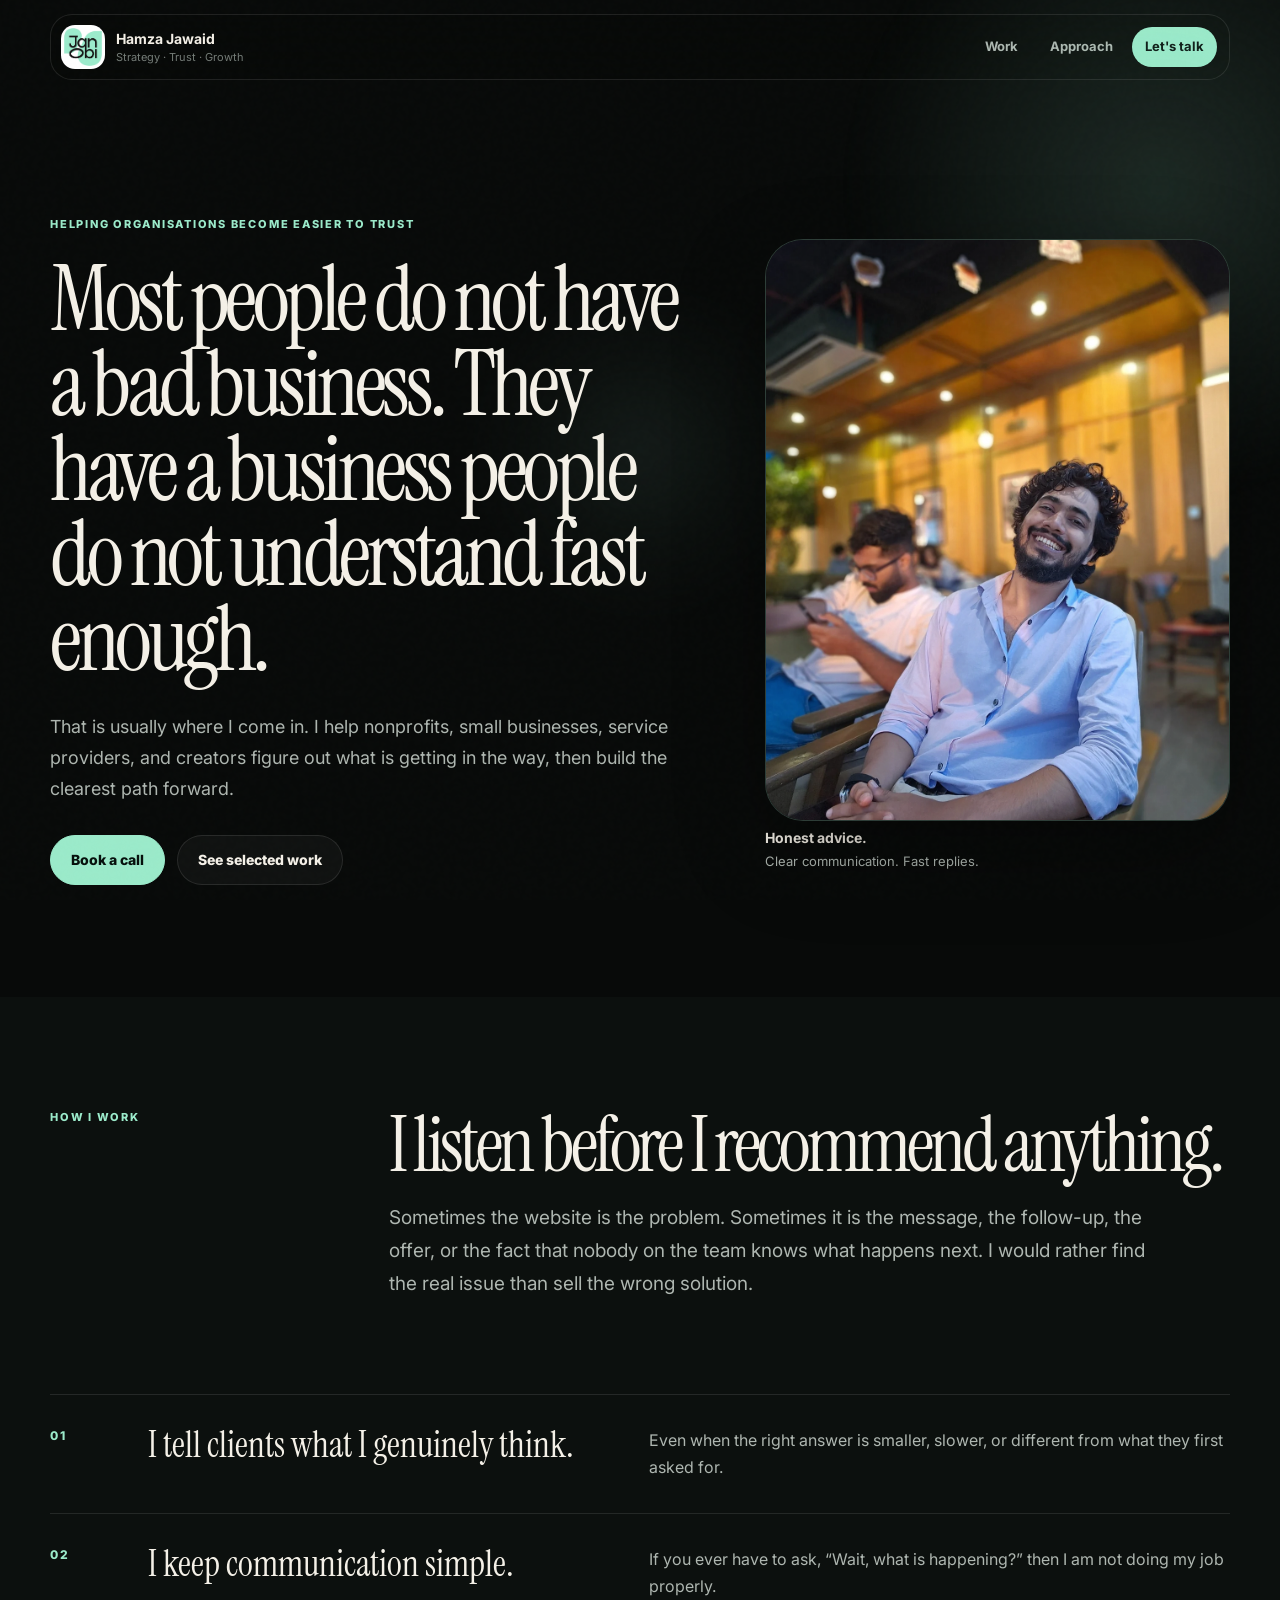
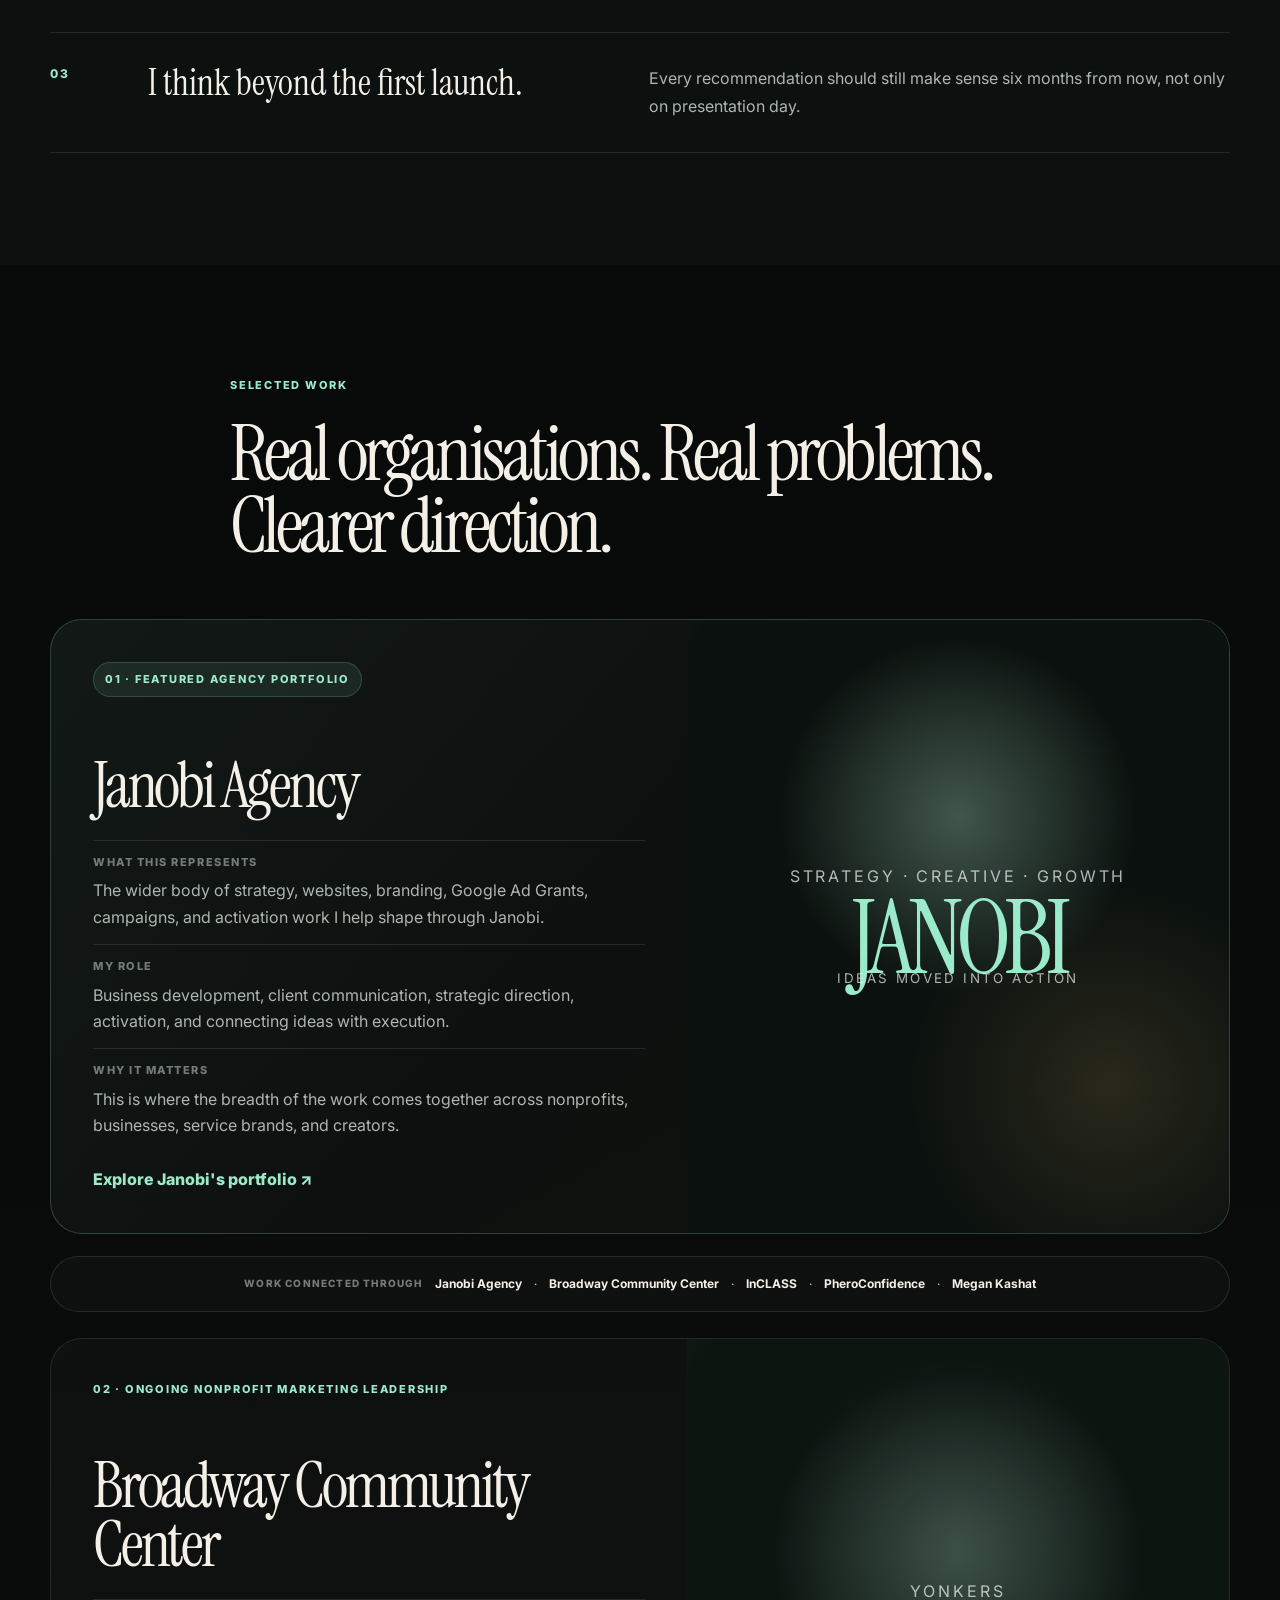
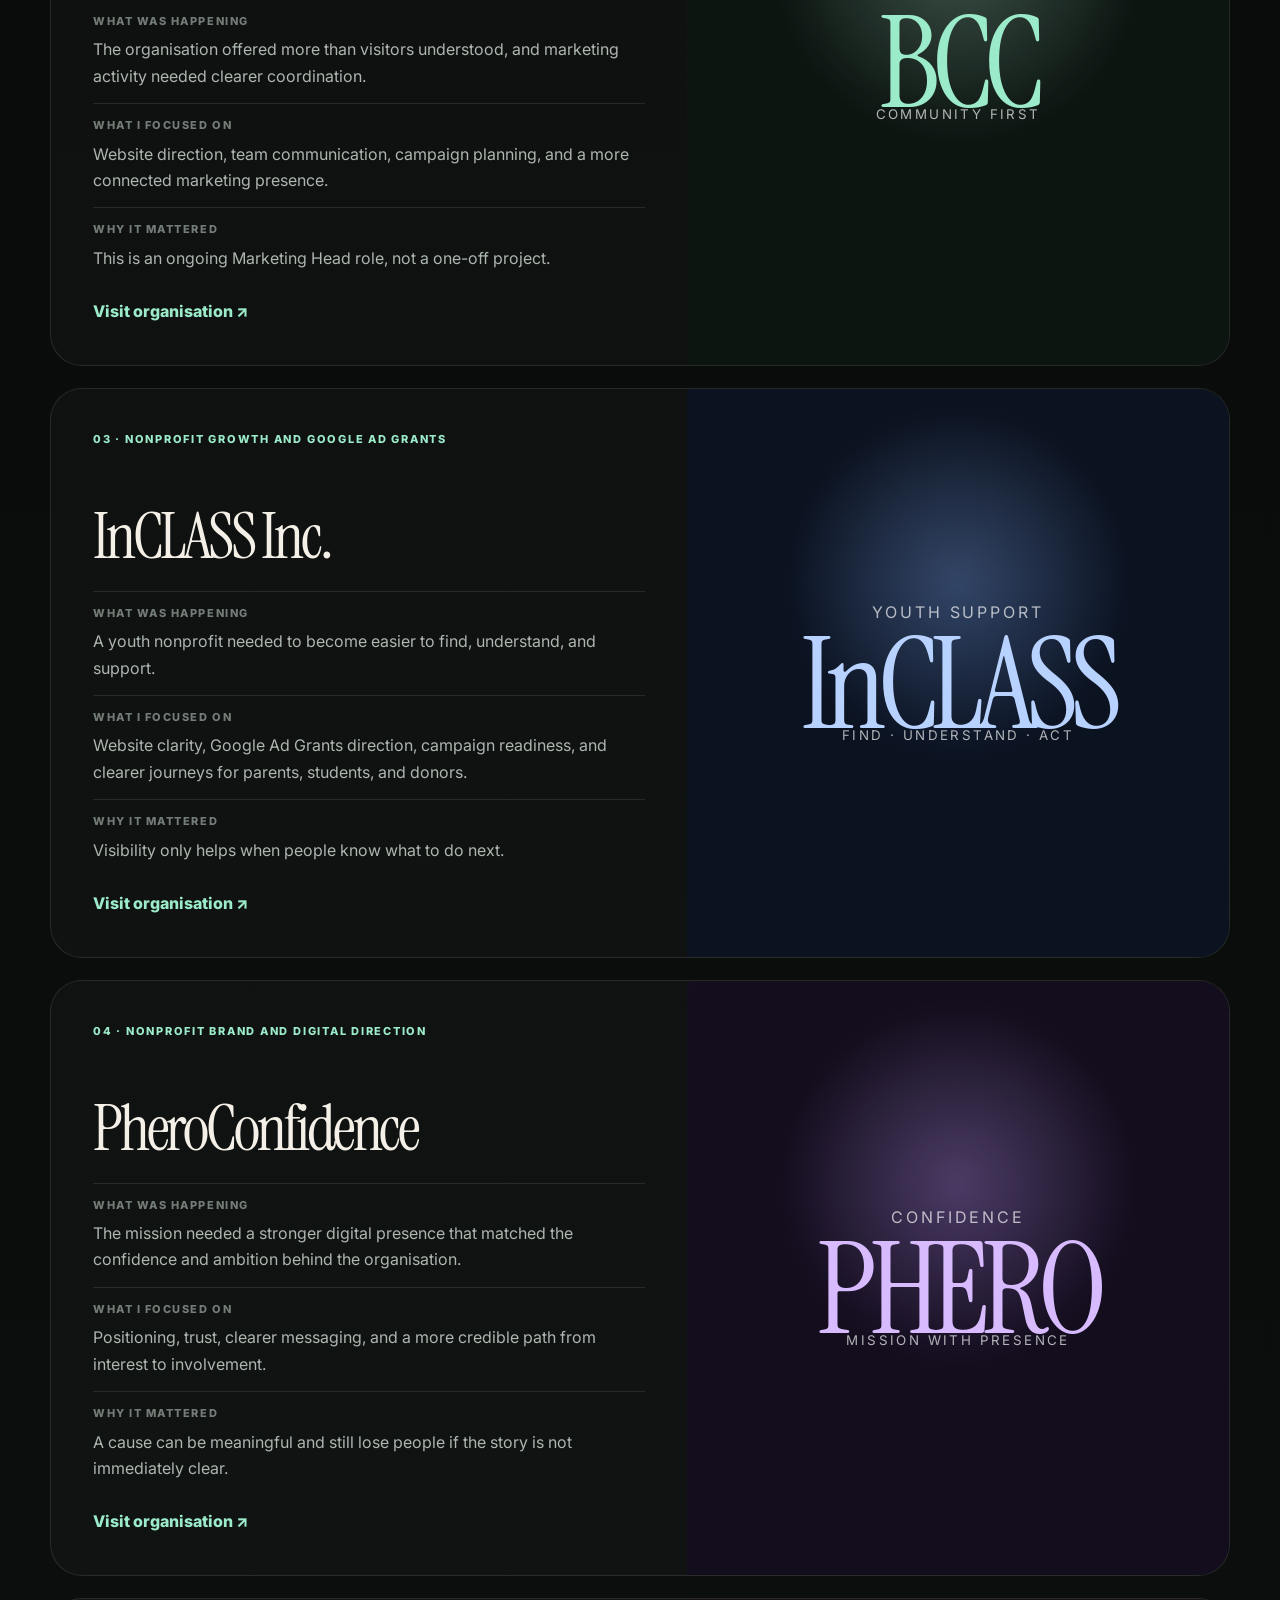
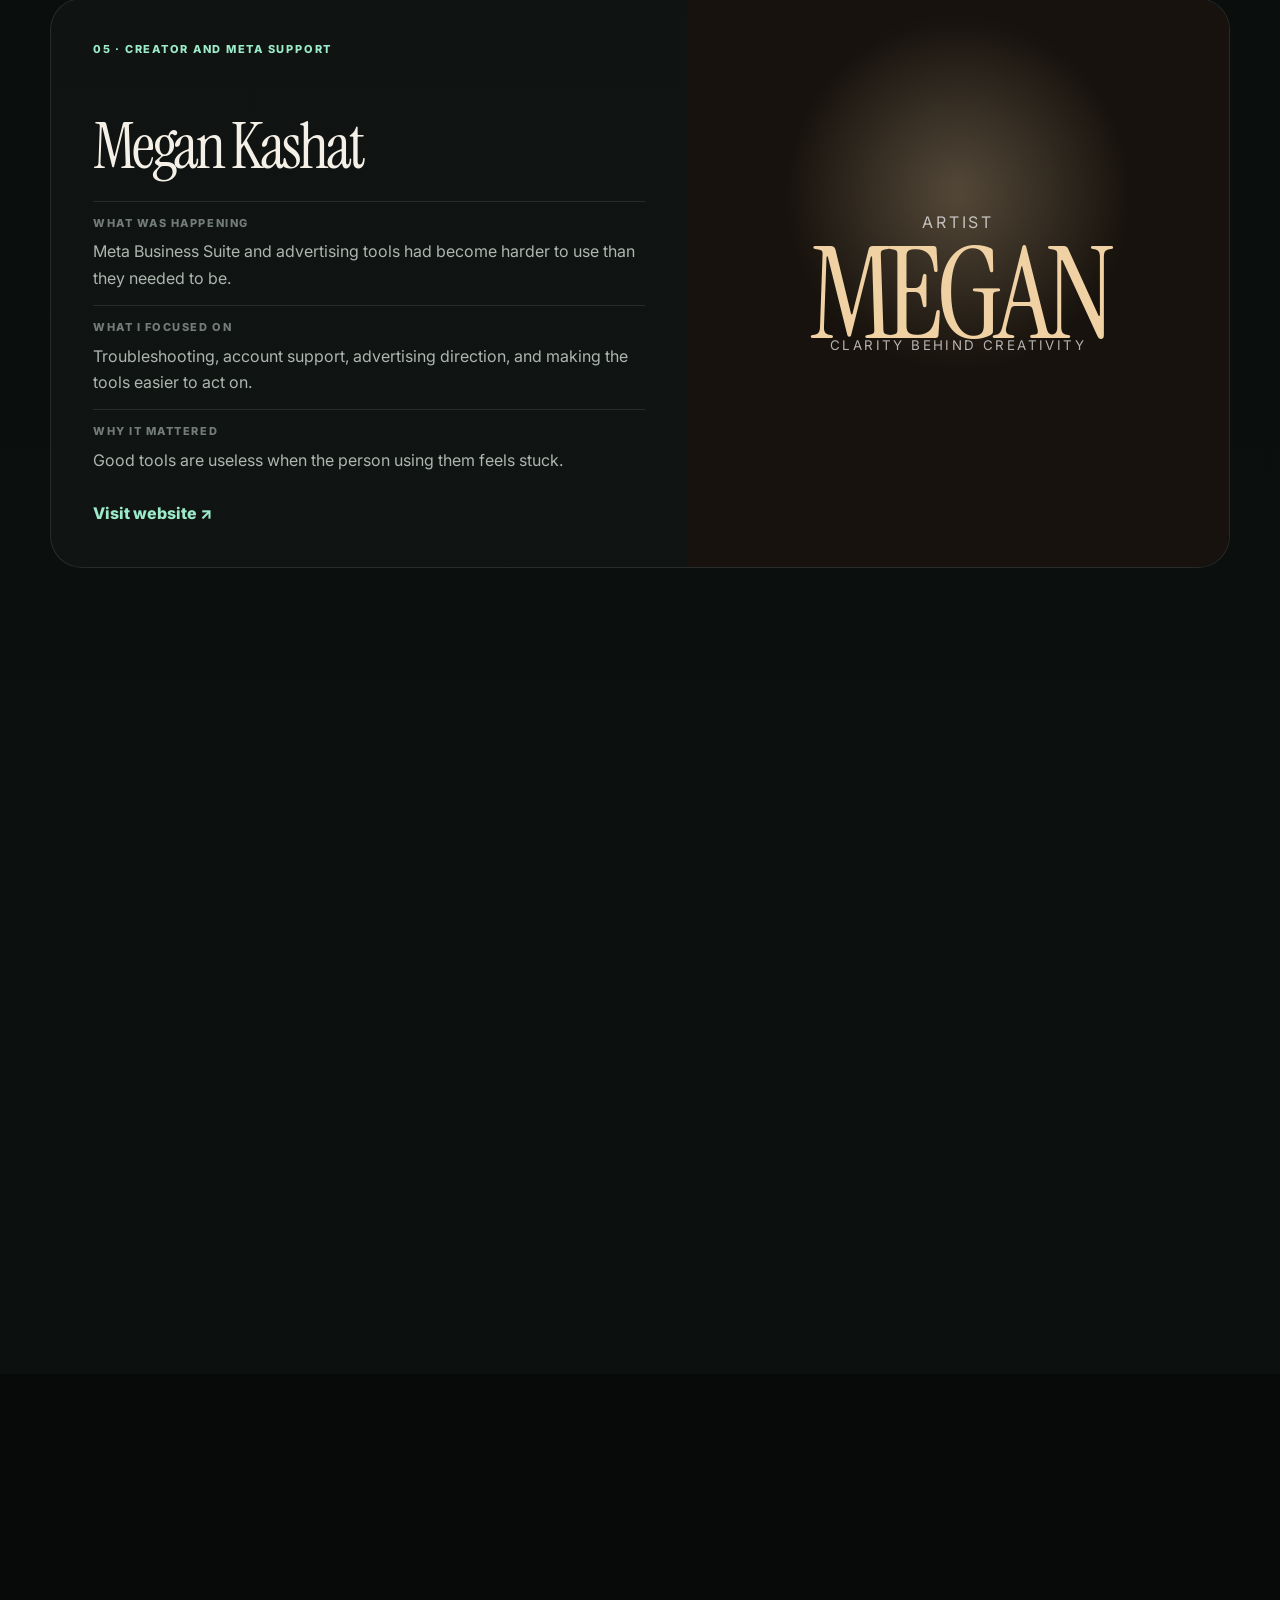
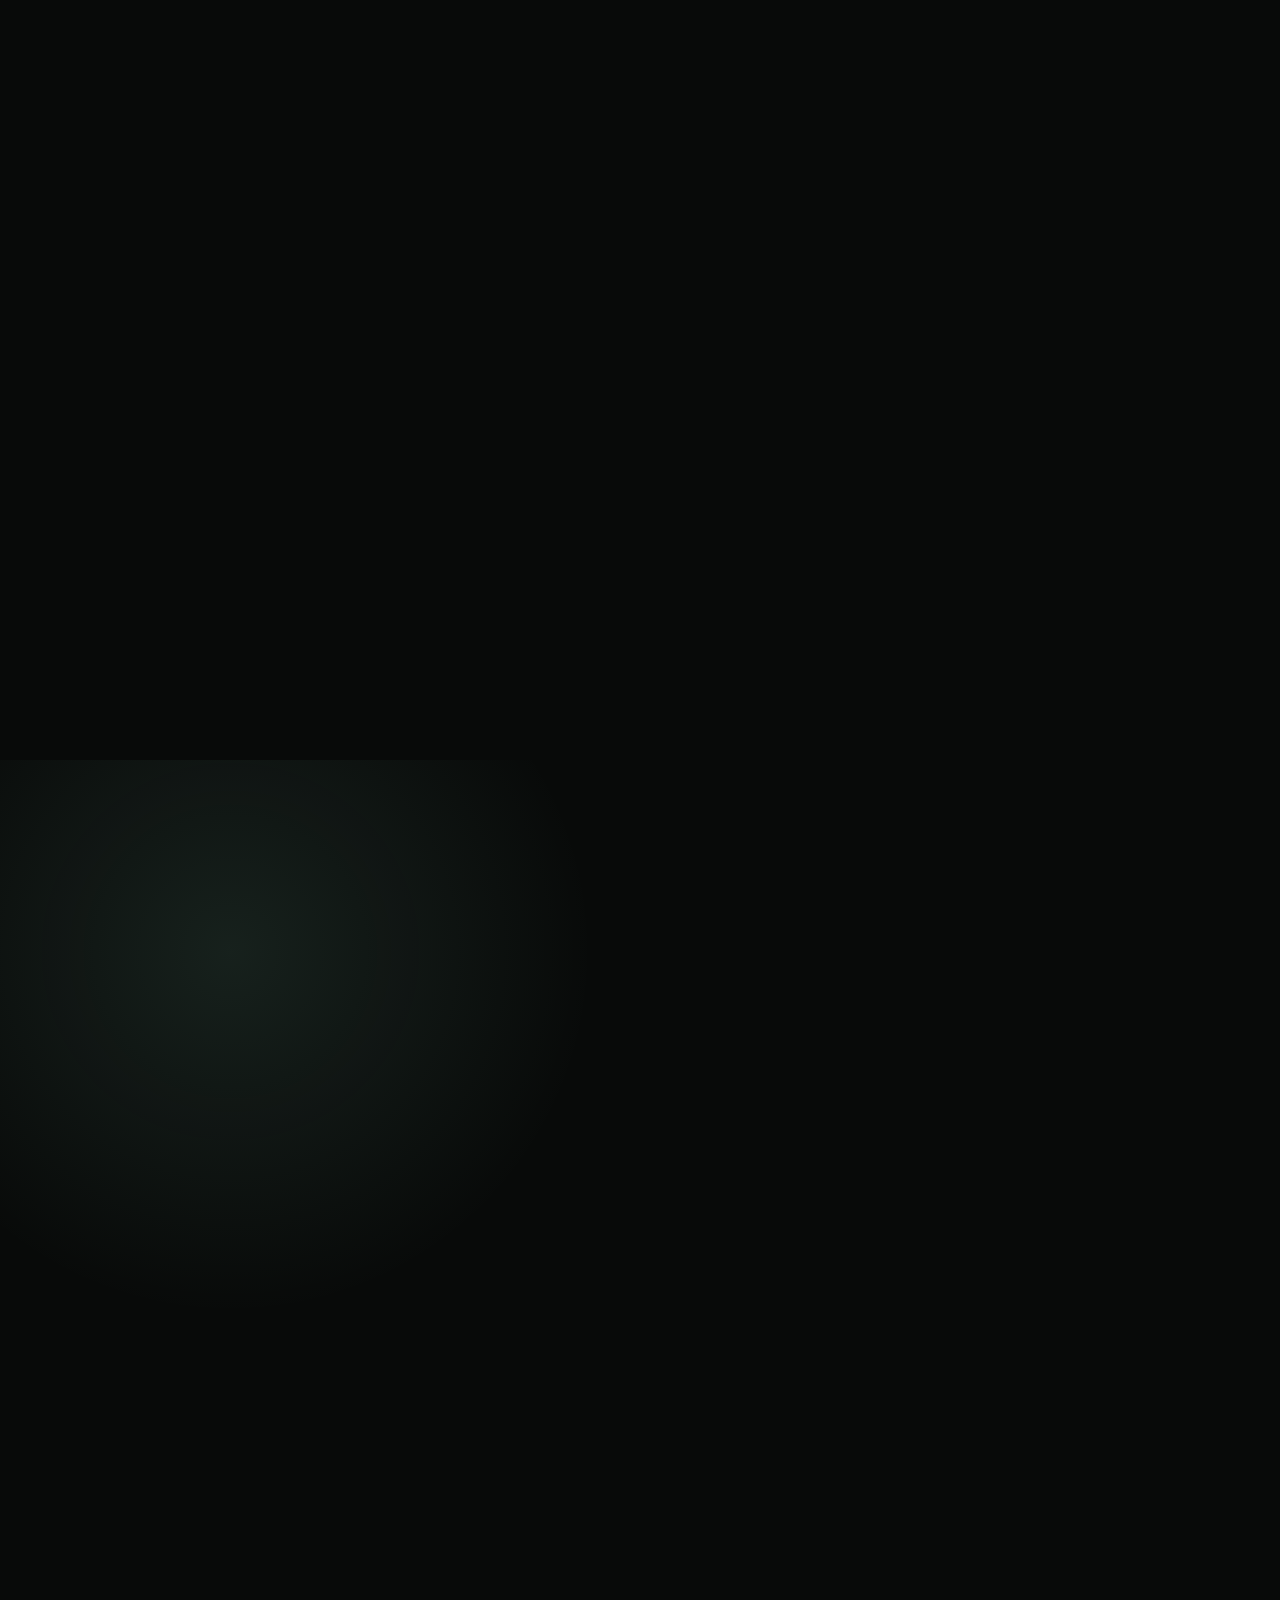
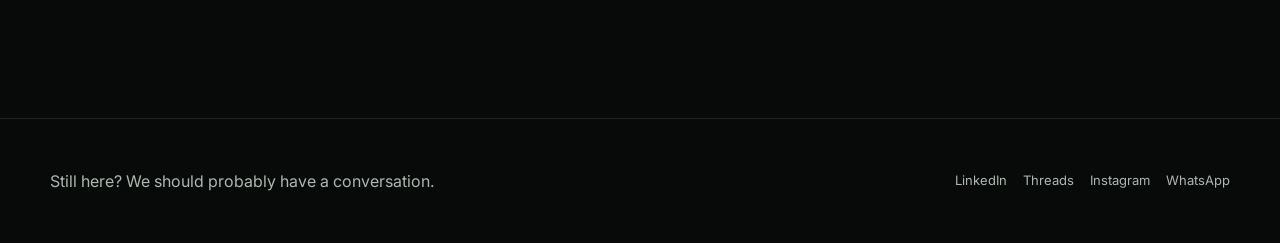
==== commit 9897b250: "Make V4 the main portfolio" ====
--- a/index.html
+++ b/index.html
@@ -3,526 +3,13 @@
 <head>
   <meta charset="utf-8" />
   <meta name="viewport" content="width=device-width, initial-scale=1" />
-  <title>Hamza Jawaid × Janobi Agency — Websites, Branding & Growth Systems</title>
-  <meta name="description" content="Portfolio of Hamza Jawaid, Business Development & Activation Lead at Janobi Agency. Websites, branding, content and growth systems for nonprofits, small businesses, service providers and creators." />
-  <meta name="theme-color" content="#070908" />
-  <meta property="og:title" content="Hamza Jawaid × Janobi Agency" />
-  <meta property="og:description" content="Websites, branding and growth systems for people building something that matters." />
-  <meta property="og:type" content="website" />
-  <meta property="og:image" content="assets/linkedin-banner.webp" />
-  <link rel="preload" href="assets/hero-profile.webp" as="image" />
-  <link rel="preconnect" href="https://fonts.googleapis.com" />
-  <link rel="preconnect" href="https://fonts.gstatic.com" crossorigin />
-  <link href="https://fonts.googleapis.com/css2?family=Instrument+Serif:ital@0;1&family=Inter:wght@400;500;600;700;800;900&display=swap" rel="stylesheet" />
-  <link rel="stylesheet" href="style.css" />
-  <link rel="stylesheet" href="director-cut.css" />
-  <style id="reviewsCss">
-    .reviews{background:linear-gradient(180deg,#0a0e0c 0%,#070908 100%);position:relative;overflow:hidden}
-    .reviews:before{content:"";position:absolute;width:520px;height:520px;border-radius:50%;right:-240px;top:-220px;background:radial-gradient(circle,rgba(155,234,202,.13),transparent 68%);pointer-events:none}
-    .review-grid{display:grid;grid-template-columns:repeat(2,minmax(0,1fr));gap:18px;margin-top:54px}
-    .review-card{border:1px solid rgba(255,255,255,.09);background:linear-gradient(180deg,rgba(255,255,255,.055),rgba(255,255,255,.025));border-radius:var(--radius);padding:28px;display:flex;flex-direction:column;min-height:330px;position:relative;overflow:hidden;box-shadow:inset 0 1px 0 rgba(255,255,255,.05);transition:.3s ease}
-    .review-card:hover{transform:translateY(-6px);border-color:rgba(155,234,202,.34)}
-    .review-card:after{content:"";position:absolute;inset:auto -20% -70% -20%;height:160px;background:radial-gradient(circle,rgba(155,234,202,.14),transparent 65%);pointer-events:none}
-    .proof-badge{display:inline-flex;align-items:center;gap:8px;width:max-content;padding:8px 11px;border-radius:999px;border:1px solid rgba(155,234,202,.23);background:rgba(155,234,202,.07);color:var(--accent);font-size:11px;font-weight:900;letter-spacing:.12em;text-transform:uppercase;margin-bottom:30px}
-    .proof-badge:before{content:"";width:7px;height:7px;border-radius:50%;background:var(--accent);box-shadow:0 0 12px rgba(155,234,202,.8)}
-    .review-card h3{font-family:var(--serif);font-size:clamp(32px,3vw,48px);line-height:.98;margin-bottom:8px}
-    .review-role{color:var(--accent);font-size:13px;font-weight:800;margin-bottom:22px}
-    .review-service{font-size:17px;font-weight:800;margin-bottom:10px}
-    .review-card p{color:var(--muted);line-height:1.68;font-size:14px;margin-bottom:24px}
-    .review-links{display:flex;gap:10px;flex-wrap:wrap;margin-top:auto;position:relative;z-index:2}
-    .review-link{display:inline-flex;align-items:center;justify-content:center;min-height:43px;padding:0 15px;border-radius:999px;border:1px solid rgba(255,255,255,.12);background:rgba(255,255,255,.04);font-size:12px;font-weight:800;transition:.25s ease}
-    .review-link:hover{border-color:rgba(155,234,202,.38);background:rgba(155,234,202,.08);transform:translateY(-2px)}
-    .review-link.primary{background:var(--accent);color:#06100c;border-color:var(--accent)}
-    .review-link.primary:hover{background:var(--accent2)}
-    .proof-note{color:var(--dim);font-size:12px;line-height:1.6;margin-top:20px;text-align:center}
-    @media(max-width:760px){.review-grid{grid-template-columns:1fr}.review-card{min-height:auto}.review-card h3{font-size:38px}}
-  </style>
-<style id="hubspot-form-shell-styles">
-  .hubspot-form-shell {
-    min-height: 520px;
-    padding: 28px;
-    border: 1px solid rgba(155, 234, 202, 0.18);
-    background: linear-gradient(
-      180deg,
-      rgba(13, 17, 16, 0.98),
-      rgba(7, 9, 8, 0.96)
-    );
-    border-radius: 28px;
-    box-shadow: 0 30px 80px rgba(0, 0, 0, 0.34);
-    overflow: hidden;
-  }
-
-  .hubspot-form-heading {
-    padding-bottom: 18px;
-    margin-bottom: 18px;
-    border-bottom: 1px solid rgba(255, 255, 255, 0.08);
-  }
-
-  .hubspot-form-kicker {
-    display: inline-flex;
-    color: #06100c;
-    background: #9BEACA;
-    border-radius: 999px;
-    padding: 7px 11px;
-    font-size: 0.72rem;
-    font-weight: 900;
-    letter-spacing: 0.1em;
-    text-transform: uppercase;
-    margin-bottom: 12px;
-  }
-
-  .hubspot-form-heading p {
-    margin: 0;
-    color: #B8C1BA;
-    font-size: 0.9rem;
-    line-height: 1.6;
-  }
-
-  .hs-form-frame {
-    min-height: 420px;
-  }
-
-  @media (max-width: 720px) {
-    .hubspot-form-shell {
-      padding: 18px;
-      border-radius: 22px;
-      min-height: 560px;
-    }
-  }
-</style>
+  <meta http-equiv="refresh" content="0; url=./v4/" />
+  <link rel="canonical" href="https://hjbehari.github.io/hamza-portfolio/v4/" />
+  <title>Hamza Jawaid — Strategy, Trust & Growth</title>
+  <meta name="description" content="Honest advice, clear communication, and practical marketing direction for organisations that deserve to be taken seriously." />
+  <script>location.replace('./v4/');</script>
 </head>
-<body>
-  <div class="noise" aria-hidden="true"></div>
-  <div class="progress" aria-hidden="true"><span></span></div>
-  <div class="cursor-dot" aria-hidden="true"></div>
-  <div class="cursor-ring" aria-hidden="true"></div>
-
-  <header class="site-header" id="top">
-    <a class="brand" href="#top" aria-label="Hamza Jawaid homepage">
-      <span class="brand-mark"><img src="assets/janobi-logo-tile.png" alt="Janobi logo" /></span>
-      <span class="brand-copy"><strong>Hamza Jawaid</strong><small>× Janobi Agency</small></span>
-    </a>
-
-    <button class="nav-toggle" aria-label="Open menu" aria-expanded="false">
-      <span></span><span></span>
-    </button>
-
-    <nav class="nav-links" aria-label="Primary navigation">
-      <a href="#work">Work</a>
-      <a href="#services">Services</a>
-      <a href="#results">Results</a>
-      <a href="#reviews">Reviews</a>
-      <a href="#process">Process</a>
-      <a href="#about">About</a>
-      <a class="nav-cta" href="https://calendly.com/hamzabehari/30min" target="_blank" rel="noopener">Book a Call</a>
-    </nav>
-  </header>
-
-  <main>
-    <section class="hero section-pad" aria-labelledby="hero-title">
-      <div class="orb orb-one"></div>
-      <div class="orb orb-two"></div>
-      <div class="hero-grid container">
-        <div class="hero-copy reveal">
-          <p class="eyebrow"><span></span>Business Development & Activation Lead</p>
-          <h1 id="hero-title">Websites, branding, and growth systems for people building something that matters.</h1>
-          <p class="hero-sub">I help nonprofits, small businesses, service providers, and creators turn unclear marketing into clear websites, stronger content, and campaigns designed to generate trust, inquiries, and action.</p>
-
-          <div class="hero-actions">
-            <a class="btn btn-primary" href="https://calendly.com/hamzabehari/30min" target="_blank" rel="noopener">Book a 30-Min Call</a>
-            <a class="btn btn-secondary" href="#work">View Selected Work</a>
-          </div>
-
-          <div class="hero-proof" aria-label="Credibility markers">
-            <div><strong>$50k+</strong><span>business opportunities contributed</span></div>
-            <div><strong>4</strong><span>audiences served: nonprofit, business, service, creator</span></div>
-            <div><strong>#9BEACA</strong><span>signature Janobi energy</span></div>
-          </div>
-        </div>
-
-        <div class="hero-visual reveal delay-1" aria-label="Portrait of Hamza Jawaid">
-          <div class="portrait-frame">
-            <img src="assets/hero-profile.webp" alt="Hamza Jawaid seated by a window in a professional setting" />
-            <div class="portrait-overlay">
-              <span>Strategy</span>
-              <span>Execution</span>
-              <span>Growth</span>
-            </div>
-          </div>
-          <div class="floating-card card-one">
-            <small>Primary focus</small>
-            <strong>Clarity → Trust → Action</strong>
-          </div>
-          <div class="floating-card card-two">
-            <small>Powered by</small>
-            <strong>Janobi Agency</strong>
-          </div>
-        </div>
-      </div>
-    </section>
-
-    <section class="ticker" aria-label="Core services ticker">
-      <div class="ticker-track">
-        <span>Website Strategy</span><i></i><span>Brand Positioning</span><i></i><span>Google Ad Grants</span><i></i><span>Content Systems</span><i></i><span>SEO</span><i></i><span>Lead Generation</span><i></i>
-        <span>Website Strategy</span><i></i><span>Brand Positioning</span><i></i><span>Google Ad Grants</span><i></i><span>Content Systems</span><i></i><span>SEO</span><i></i><span>Lead Generation</span><i></i>
-      </div>
-    </section>
-
-    <section class="section-pad clarity" id="clarity">
-      <div class="container two-col">
-        <div class="section-intro reveal">
-          <p class="eyebrow"><span></span>The real problem</p>
-          <h2>Most businesses do not have a marketing problem. They have a clarity problem.</h2>
-        </div>
-        <div class="clarity-copy reveal delay-1">
-          <p>Your website can look fine and still fail. Your content can be consistent and still feel pointless. Your mission can be powerful and still not convert into donations, bookings, inquiries, or partnerships.</p>
-          <p>My job is to connect the dots: audience, message, offer, user journey, creative direction, campaign path, and execution.</p>
-        </div>
-      </div>
-
-      <div class="container audience-grid">
-        <article class="audience-card reveal">
-          <span>01</span>
-          <h3>Nonprofits</h3>
-          <p>Trust, donor clarity, program visibility, grant readiness, and stronger action paths.</p>
-        </article>
-        <article class="audience-card reveal delay-1">
-          <span>02</span>
-          <h3>Small businesses</h3>
-          <p>Websites that explain value quickly and turn visitors into real inquiries.</p>
-        </article>
-        <article class="audience-card reveal delay-2">
-          <span>03</span>
-          <h3>Service providers</h3>
-          <p>Positioning, content, and credibility that match the actual quality of your work.</p>
-        </article>
-        <article class="audience-card reveal delay-3">
-          <span>04</span>
-          <h3>Creators & influencers</h3>
-          <p>Structure behind attention, so your audience can become offers, deals, and revenue.</p>
-        </article>
-      </div>
-    </section>
-
-    <section class="section-pad services" id="services">
-      <div class="container section-head reveal">
-        <p class="eyebrow"><span></span>What I help with</p>
-        <h2>Strategy, creative direction, and growth activation — connected.</h2>
-        <p>Not isolated deliverables. A connected system that makes your brand easier to understand, easier to trust, and easier to choose.</p>
-      </div>
-
-      <div class="container service-grid">
-        <article class="service-card reveal">
-          <div class="service-icon">✦</div>
-          <h3>Website Strategy & Development</h3>
-          <p>Clear structure, better messaging, conversion-focused user journeys, and launch-ready direction.</p>
-        </article>
-        <article class="service-card reveal delay-1">
-          <div class="service-icon">◐</div>
-          <h3>Brand Positioning & Creative Direction</h3>
-          <p>Helping brands look, sound, and feel more credible before a visitor decides to leave.</p>
-        </article>
-        <article class="service-card reveal delay-2">
-          <div class="service-icon">⌁</div>
-          <h3>Content & Social Media Strategy</h3>
-          <p>Content pillars, hooks, campaigns, and repeatable formats connected to business goals.</p>
-        </article>
-        <article class="service-card reveal">
-          <div class="service-icon">⌬</div>
-          <h3>SEO & Email Marketing</h3>
-          <p>Long-term visibility and retention systems that support trust, traffic, and conversion.</p>
-        </article>
-        <article class="service-card reveal delay-1">
-          <div class="service-icon">↗</div>
-          <h3>Performance Marketing</h3>
-          <p>Campaign direction built around inquiries, sales follow-up, and measurable action.</p>
-        </article>
-        <article class="service-card reveal delay-2">
-          <div class="service-icon">♡</div>
-          <h3>Nonprofit Growth & Google Ad Grants</h3>
-          <p>Credibility, donor journeys, program visibility, and grant-ready digital systems.</p>
-        </article>
-      </div>
-    </section>
-
-    <section class="section-pad work" id="work">
-      <div class="container section-head split reveal">
-        <div>
-          <p class="eyebrow"><span></span>Selected work</p>
-          <h2>Real-world systems, sharp concepts, and proof-of-work.</h2>
-        </div>
-        <p>Built around nonprofits, service businesses, creators, ecommerce, and premium experimental interfaces.</p>
-      </div>
-
-      <div class="container work-board">
-        <article class="work-card work-feature reveal" data-case="brightside">
-          <div class="work-image"><img src="assets/work-brightside.webp" alt="Brightside Daycare website screenshot" /></div>
-          <div class="work-meta">
-            <span>Service business website</span>
-            <h3>Brightside Daycare</h3>
-            <p>A warm, trust-focused childcare experience built around parent confidence, safety, care, and tour booking.</p>
-            <button class="text-btn">View case</button>
-          </div>
-        </article>
-
-        <article class="work-card reveal delay-1" data-case="inclass">
-          <div class="work-image"><img src="assets/work-inclass.webp" alt="InCLASS nonprofit website screenshot" /></div>
-          <div class="work-meta">
-            <span>Nonprofit growth website</span>
-            <h3>InCLASS Inc.</h3>
-            <p>A community-focused platform for students, parents, donors, and program visibility.</p>
-            <button class="text-btn">View case</button>
-          </div>
-        </article>
-
-        <article class="work-card reveal delay-2" data-case="megan">
-          <div class="work-image"><img src="assets/work-megan.webp" alt="Megan Kashat creator portfolio screenshot" /></div>
-          <div class="work-meta">
-            <span>Creator / artist portfolio</span>
-            <h3>Megan Kashat</h3>
-            <p>An expressive personal brand experience designed around art, commissions, and audience connection.</p>
-            <button class="text-btn">View case</button>
-          </div>
-        </article>
-
-        <article class="work-card work-wide reveal" data-case="realestate">
-          <div class="work-image"><img src="assets/work-real-estate.webp" alt="Premium real estate landing page screenshot" /></div>
-          <div class="work-meta">
-            <span>Premium landing page concept</span>
-            <h3>Real Estate Should Flirt Back</h3>
-            <p>A cinematic real estate interface concept built to feel editorial, high-value, and impossible to ignore.</p>
-            <button class="text-btn">View case</button>
-          </div>
-        </article>
-
-        <article class="work-card reveal" data-case="redline">
-          <div class="work-image"><img src="assets/work-redline.webp" alt="Redline Royale automotive concept screenshot" /></div>
-          <div class="work-meta">
-            <span>Experimental UI concept</span>
-            <h3>Redline Royale</h3>
-            <p>A dark, aggressive showroom concept designed to make automotive browsing feel cinematic.</p>
-            <button class="text-btn">View case</button>
-          </div>
-        </article>
-
-        <article class="work-card reveal delay-1" data-case="janobi">
-          <div class="work-image"><img src="assets/deck-branding-grid.webp" alt="Janobi branding portfolio grid" /></div>
-          <div class="work-meta">
-            <span>Brand systems</span>
-            <h3>Janobi Selected Work</h3>
-            <p>Identity, digital experiences, content systems, and campaign visuals across multiple business categories.</p>
-            <button class="text-btn">View case</button>
-          </div>
-        </article>
-      </div>
-
-      <div class="container work-cta reveal">
-        <a class="btn btn-secondary" href="assets/janobi-profile-deck.pdf" target="_blank" rel="noopener">Open Portfolio Deck</a>
-        <a class="btn btn-primary" href="https://calendly.com/hamzabehari/30min" target="_blank" rel="noopener">Discuss a Project</a>
-      </div>
-    </section>
-
-    <section class="section-pad results" id="results">
-      <div class="container section-head reveal">
-        <p class="eyebrow"><span></span>Proof snapshot</p>
-        <h2>Proof that strategy becomes movement.</h2>
-        <p>Selected results from Janobi projects and client work I contributed to through strategy, activation, communication, and growth planning.</p>
-      </div>
-
-      <div class="container metric-grid">
-        <div class="metric-card reveal"><strong>$50k+</strong><span>business opportunities contributed</span></div>
-        <div class="metric-card reveal delay-1"><strong>100k+</strong><span>reel views from content strategy</span></div>
-        <div class="metric-card reveal delay-2"><strong>+225%</strong><span>engagement increase</span></div>
-        <div class="metric-card reveal delay-3"><strong>+38%</strong><span>CTR improvement</span></div>
-        <div class="metric-card reveal"><strong>2x</strong><span>impressions growth</span></div>
-        <div class="metric-card reveal delay-1"><strong>Meta Ads</strong><span>lead-generation direction</span></div>
-      </div>
-    </section>
-
-    <section class="section-pad reviews" id="reviews">
-      <div class="container section-head reveal">
-        <p class="eyebrow"><span></span>Client proof</p>
-        <h2>Trusted with the work clients rarely hand to strangers.</h2>
-        <p>Original social reviews and public introductions showing the support I have been trusted to provide across advertising, web copy, nonprofit growth, and ongoing marketing leadership.</p>
-      </div>
-
-      <div class="container review-grid">
-        <article class="review-card reveal">
-          <span class="proof-badge">Instagram review</span>
-          <h3><a href="https://www.megankashat.com/" target="_blank" rel="noopener noreferrer">Megan Kashat</a></h3>
-          <div class="review-role">Artist, creator &amp; founder</div>
-          <div class="review-service">Meta Business Suite &amp; Ads Assistance</div>
-          <p>Supported Meta account setup, troubleshooting, advertising direction, and clearer use of Meta's business tools.</p>
-          <div class="review-links">
-            <a class="review-link" href="https://www.megankashat.com/" target="_blank" rel="noopener noreferrer">Visit website</a>
-            <a class="review-link primary" href="https://www.instagram.com/s/aGlnaGxpZ2h0OjE4MDY5MjYzMDIxNjkwNjA3?story_media_id=3914909284853227023_1410712384&amp;igsh=MW43eXZxZG82eDI5Nw==" target="_blank" rel="noopener noreferrer">Watch review ↗</a>
-          </div>
-        </article>
-
-        <article class="review-card reveal delay-1">
-          <span class="proof-badge">Instagram review</span>
-          <h3><a href="https://mukhtaridris523-ea.github.io/asabe-conglomerate/" target="_blank" rel="noopener noreferrer">Mukhtar Aloma</a></h3>
-          <div class="review-role">Founder, Asabe Conglomerate</div>
-          <div class="review-service">Website Copy Enhancement</div>
-          <p>Clarified the website's messaging, strengthened its page copy, and made the business easier to understand online.</p>
-          <div class="review-links">
-            <a class="review-link" href="https://mukhtaridris523-ea.github.io/asabe-conglomerate/" target="_blank" rel="noopener noreferrer">Visit website</a>
-            <a class="review-link primary" href="https://www.instagram.com/s/aGlnaGxpZ2h0OjE4MDY5MjYzMDIxNjkwNjA3?story_media_id=3902056190972871374_1410712384&amp;igsh=MW43eXZxZG82eDI5Nw==" target="_blank" rel="noopener noreferrer">Watch review ↗</a>
-          </div>
-        </article>
-
-        <article class="review-card reveal">
-          <span class="proof-badge">Facebook introduction</span>
-          <h3><a href="https://yonkersbcc.org/" target="_blank" rel="noopener noreferrer">Broadway Community Center</a></h3>
-          <div class="review-role">Marketing Head · Yonkers, New York</div>
-          <div class="review-service">Ongoing Marketing Leadership</div>
-          <p>Trusted with marketing direction, client and team communication, campaign coordination, website growth, and community visibility.</p>
-          <div class="review-links">
-            <a class="review-link" href="https://yonkersbcc.org/" target="_blank" rel="noopener noreferrer">Visit organization</a>
-            <a class="review-link primary" href="https://www.facebook.com/share/r/1BaTH5Ckxs/" target="_blank" rel="noopener noreferrer">Watch team intro ↗</a>
-          </div>
-        </article>
-
-        <article class="review-card reveal delay-1">
-          <span class="proof-badge">Instagram review</span>
-          <h3><a href="https://www.inclassinc.org/" target="_blank" rel="noopener noreferrer">Nia Hogan</a></h3>
-          <div class="review-role">Founder, InCLASS Inc.</div>
-          <div class="review-service">Google Ad Grants Support</div>
-          <p>Helped strengthen Google Ad Grants direction, website clarity, campaign readiness, and the path from search visibility to meaningful action.</p>
-          <div class="review-links">
-            <a class="review-link" href="https://www.inclassinc.org/" target="_blank" rel="noopener noreferrer">Visit organization</a>
-            <a class="review-link primary" href="https://www.instagram.com/s/aGlnaGxpZ2h0OjE4MDY5MjYzMDIxNjkwNjA3?story_media_id=3907266950735633816_1410712384&amp;igsh=MW43eXZxZG82eDI5Nw==" target="_blank" rel="noopener noreferrer">Watch review ↗</a>
-          </div>
-        </article>
-      </div>
-      <p class="container proof-note reveal">Original proof opens on Instagram or Facebook. Platform login requirements may vary by visitor.</p>
-    </section>
-
-    <section class="section-pad process" id="process">
-      <div class="container process-shell">
-        <div class="section-intro reveal">
-          <p class="eyebrow"><span></span>How I work</p>
-          <h2>From scattered ideas to a practical launch plan.</h2>
-          <p>I do not start by selling deliverables. I start by finding what is blocking clarity, trust, and action.</p>
-        </div>
-        <div class="process-list">
-          <article class="process-item reveal"><span>01</span><h3>Discovery</h3><p>Understand the business, audience, current problems, and real goals.</p></article>
-          <article class="process-item reveal"><span>02</span><h3>Direction</h3><p>Clarify positioning, offer, website structure, content angle, and campaign path.</p></article>
-          <article class="process-item reveal"><span>03</span><h3>Build</h3><p>Coordinate creative, technical, and marketing execution with the right team.</p></article>
-          <article class="process-item reveal"><span>04</span><h3>Launch</h3><p>Turn strategy into a live website, campaign, content system, or outreach plan.</p></article>
-          <article class="process-item reveal"><span>05</span><h3>Grow</h3><p>Review performance, improve what works, and build toward long-term growth.</p></article>
-        </div>
-      </div>
-    </section>
-
-    <section class="section-pad routing">
-      <div class="container section-head split reveal">
-        <div>
-          <p class="eyebrow"><span></span>Who this is for</p>
-          <h2>Choose the problem you are really trying to solve.</h2>
-        </div>
-        <p>Different organizations need different conversion paths. The strategy should change with the audience.</p>
-      </div>
-
-      <div class="container router-grid">
-        <a class="router-card reveal" href="mailto:hamza@janobi.agency?subject=Nonprofit%20growth%20conversation">
-          <span>Nonprofit owner</span><h3>Build donor trust and program visibility.</h3><p>Website clarity, Google Ad Grants direction, donation paths, community credibility.</p>
-        </a>
-        <a class="router-card reveal delay-1" href="mailto:hamza@janobi.agency?subject=Small%20business%20website%20conversation">
-          <span>Small business owner</span><h3>Turn visitors into serious inquiries.</h3><p>Sharper positioning, clearer offers, better landing pages, stronger calls-to-action.</p>
-        </a>
-        <a class="router-card reveal delay-2" href="mailto:hamza@janobi.agency?subject=Service%20provider%20growth%20conversation">
-          <span>Service provider</span><h3>Make your expertise easier to choose.</h3><p>Authority, trust signals, case studies, service pages, and conversion flow.</p>
-        </a>
-        <a class="router-card reveal delay-3" href="mailto:hamza@janobi.agency?subject=Creator%20brand%20conversation">
-          <span>Creator / influencer</span><h3>Turn attention into structure.</h3><p>Personal brand systems, content direction, portfolio, offers, and partnership readiness.</p>
-        </a>
-      </div>
-    </section>
-
-    <section class="section-pad about" id="about">
-      <div class="container about-grid">
-        <div class="about-image reveal"><img src="assets/about-profile.webp" alt="Hamza Jawaid smiling in a relaxed professional setting" /></div>
-        <div class="about-copy reveal delay-1">
-          <p class="eyebrow"><span></span>About Hamza</p>
-          <h2>The person connecting strategy, clients, and execution.</h2>
-          <p>I work as the Business Development & Activation Lead at Janobi Agency, where my role sits between client communication, strategy, proposal development, creative direction, and execution.</p>
-          <p>I help founders, nonprofits, creators, and service businesses understand what they actually need, shape the right plan, and move from idea to launch with more clarity.</p>
-          <p>My background in Computer Technology helps me understand the technical side of websites and systems, while my work in business development helps me connect that thinking with real client goals, marketing strategy, and growth.</p>
-          <div class="about-actions">
-            <a class="btn btn-primary" href="https://www.linkedin.com/in/hamza-jawaid-935748287/" target="_blank" rel="noopener">Connect on LinkedIn</a>
-            <button class="btn btn-secondary copy-email" data-email="hamza@janobi.agency">Copy Email</button>
-          </div>
-        </div>
-      </div>
-    </section>
-
-    <section class="section-pad contact" id="contact">
-      <div class="container contact-shell reveal">
-        <div class="contact-copy">
-          <p class="eyebrow"><span></span>Start here</p>
-          <h2>Have a website, campaign, or growth problem that needs direction?</h2>
-          <p>Send me what you are building, what feels stuck, and what you want to improve. I will help you think through the clearest next step.</p>
-          <div class="contact-actions">
-            <a class="btn btn-primary" href="https://calendly.com/hamzabehari/30min" target="_blank" rel="noopener">Book a 30-Min Call</a>
-            <a class="btn btn-secondary" href="mailto:hamza@janobi.agency">Email Me</a>
-          </div>
-        </div>
-
- <div class="mini-form hubspot-form-shell" id="projectForm" aria-label="Project inquiry form">
-  <div class="hubspot-form-heading">
-    <span class="hubspot-form-kicker">Project inquiry</span>
-    <p>Your details will be securely submitted to my HubSpot CRM.</p>
-  </div>
-
-  <script src="https://js-na2.hsforms.net/forms/embed/246644683.js" defer></script>
-
-  <div
-    class="hs-form-frame"
-    data-region="na2"
-    data-form-id="9462e788-964a-4e3a-8e19-41f201bb006c"
-    data-portal-id="246644683">
-  </div>
-</div>
-      </div>
-    </section>
-  </main>
-
-  <footer class="site-footer">
-    <div class="container footer-grid">
-      <div>
-        <img src="assets/janobi-logo-tile.png" alt="Janobi logo" />
-        <p>Hamza Jawaid × Janobi Agency</p>
-      </div>
-      <div class="footer-links">
-        <a href="https://janobi.agency" target="_blank" rel="noopener">Janobi Agency</a>
-        <a href="https://www.linkedin.com/in/hamza-jawaid-935748287/" target="_blank" rel="noopener">LinkedIn</a>
-        <a href="mailto:hamza@janobi.agency">hamza@janobi.agency</a>
-      </div>
-    </div>
-  </footer>
-
-  <dialog class="case-modal" id="caseModal" aria-labelledby="caseTitle">
-    <button class="modal-close" aria-label="Close case study">×</button>
-    <div class="modal-grid">
-      <div class="modal-image"><img id="caseImage" src="" alt="" /></div>
-      <div class="modal-content">
-        <p class="eyebrow"><span></span><span id="caseTag">Case study</span></p>
-        <h2 id="caseTitle"></h2>
-        <p id="caseSummary"></p>
-        <div class="modal-points">
-          <div><strong>Problem</strong><p id="caseProblem"></p></div>
-          <div><strong>Direction</strong><p id="caseDirection"></p></div>
-          <div><strong>Conversion goal</strong><p id="caseGoal"></p></div>
-        </div>
-        <a class="btn btn-primary" id="caseLink" href="#" target="_blank" rel="noopener">Open Project</a>
-      </div>
-    </div>
-  </dialog>
-
-  <div class="toast" role="status" aria-live="polite">Email copied.</div>
-
-  <script src="script.js"></script>
-  <script src="director-cut.js" defer></script>
+<body style="margin:0;background:#080a09;color:#f4f0e7;font-family:Arial,sans-serif;display:grid;place-items:center;min-height:100vh">
+  <p>Opening Hamza Jawaid's portfolio… <a href="./v4/" style="color:#9beaca">Continue</a></p>
 </body>
-</html>
+</html>
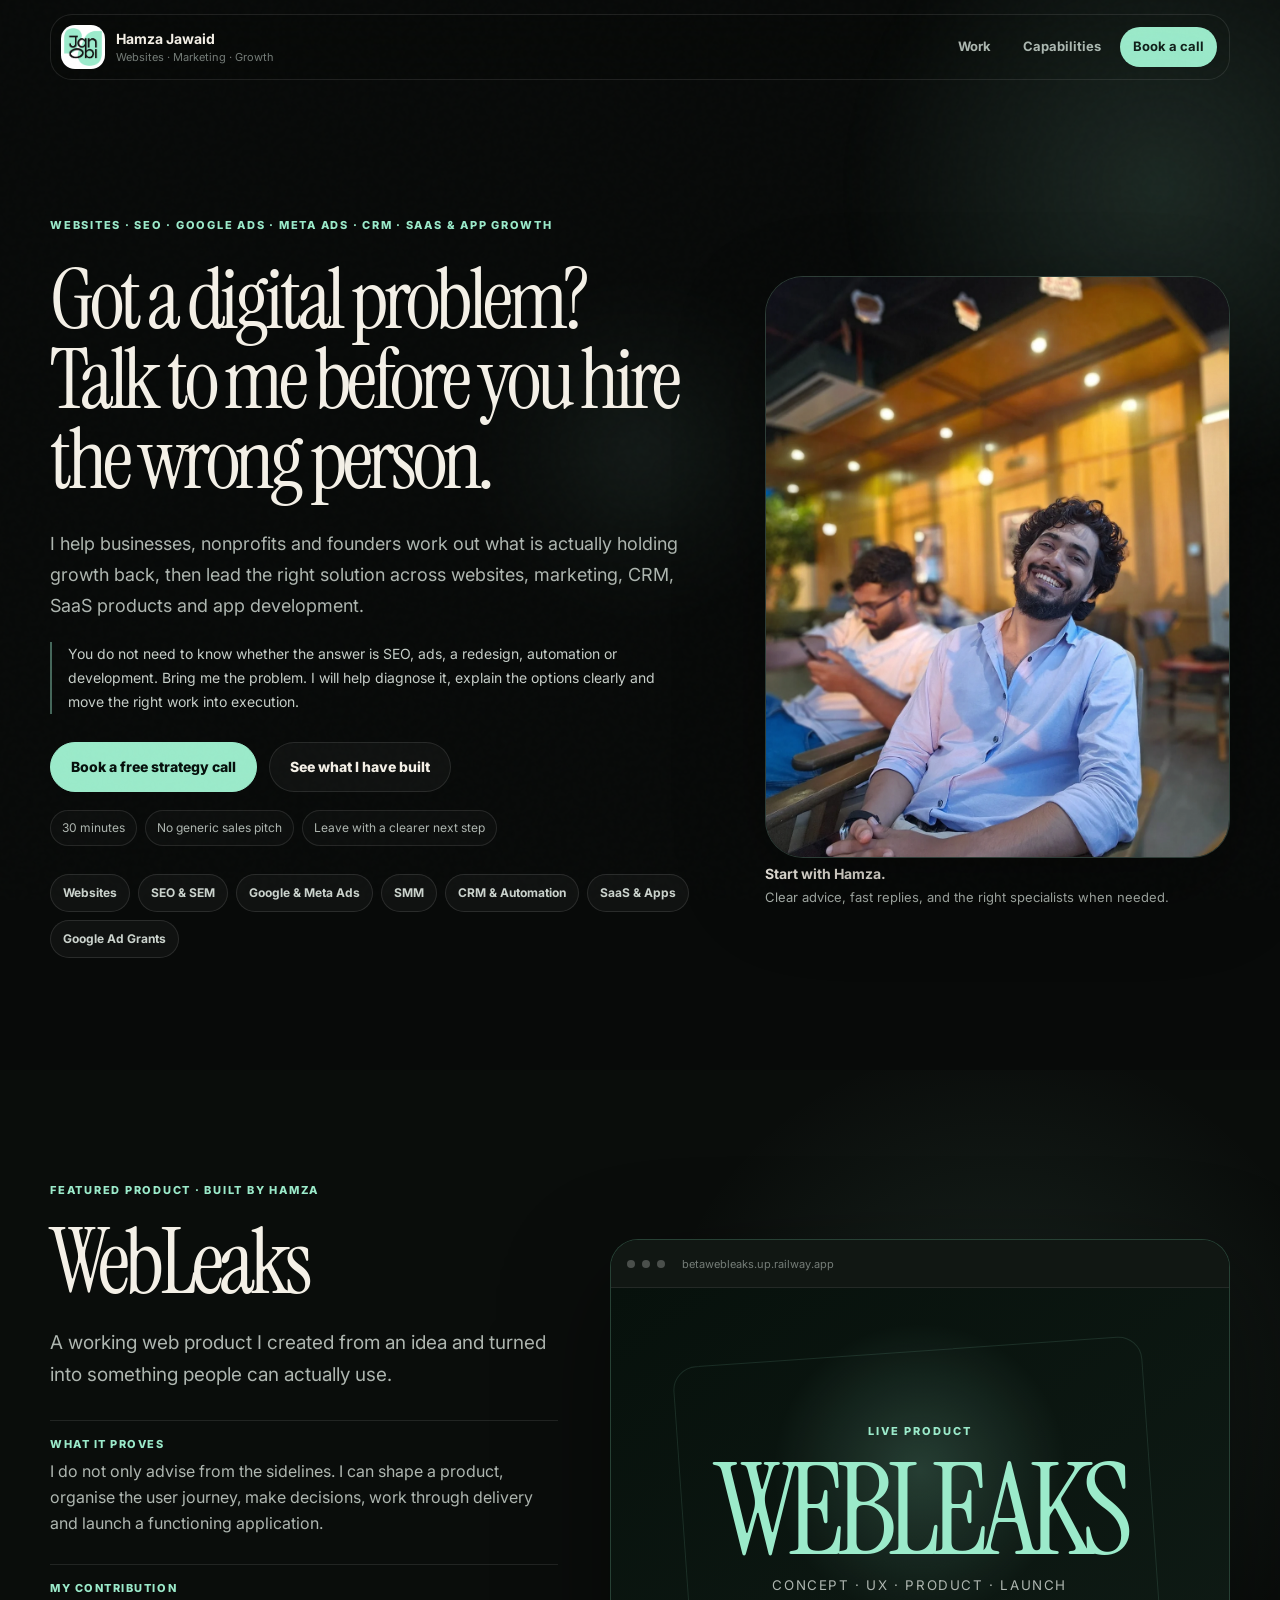
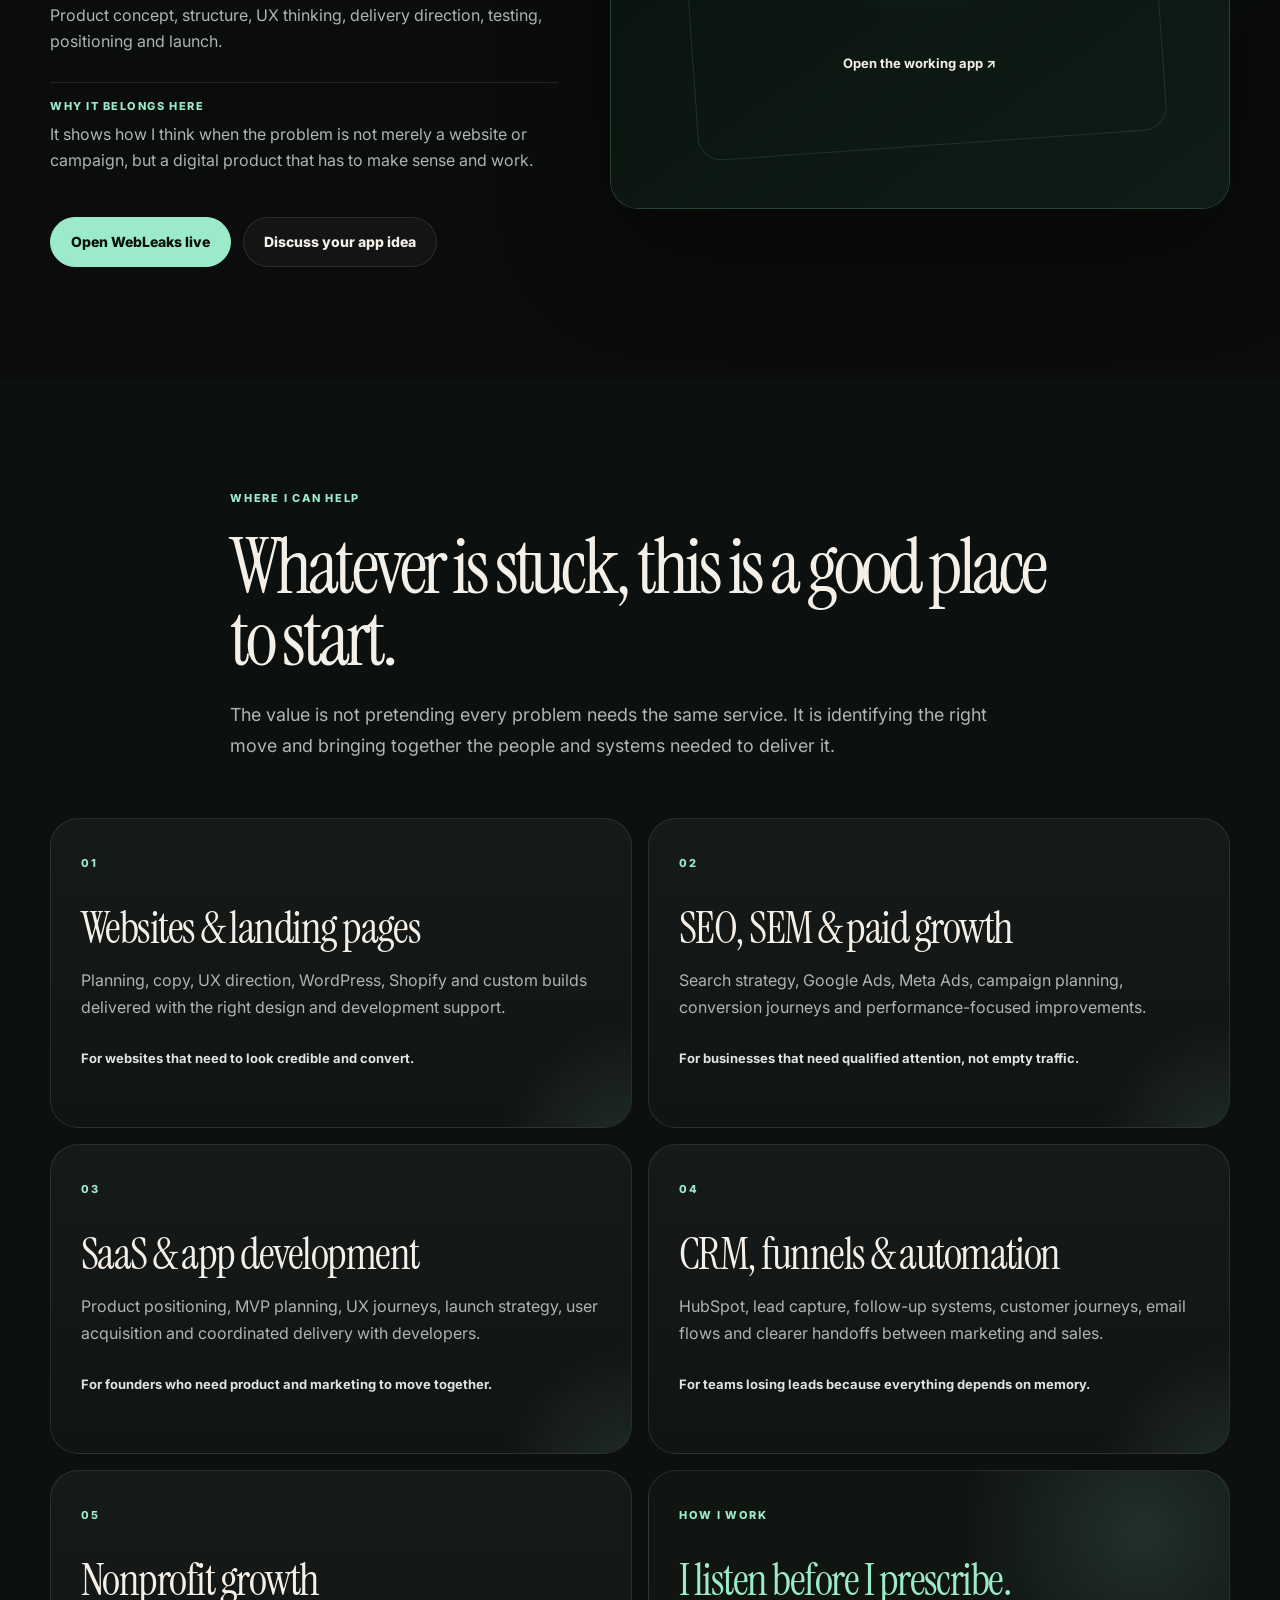
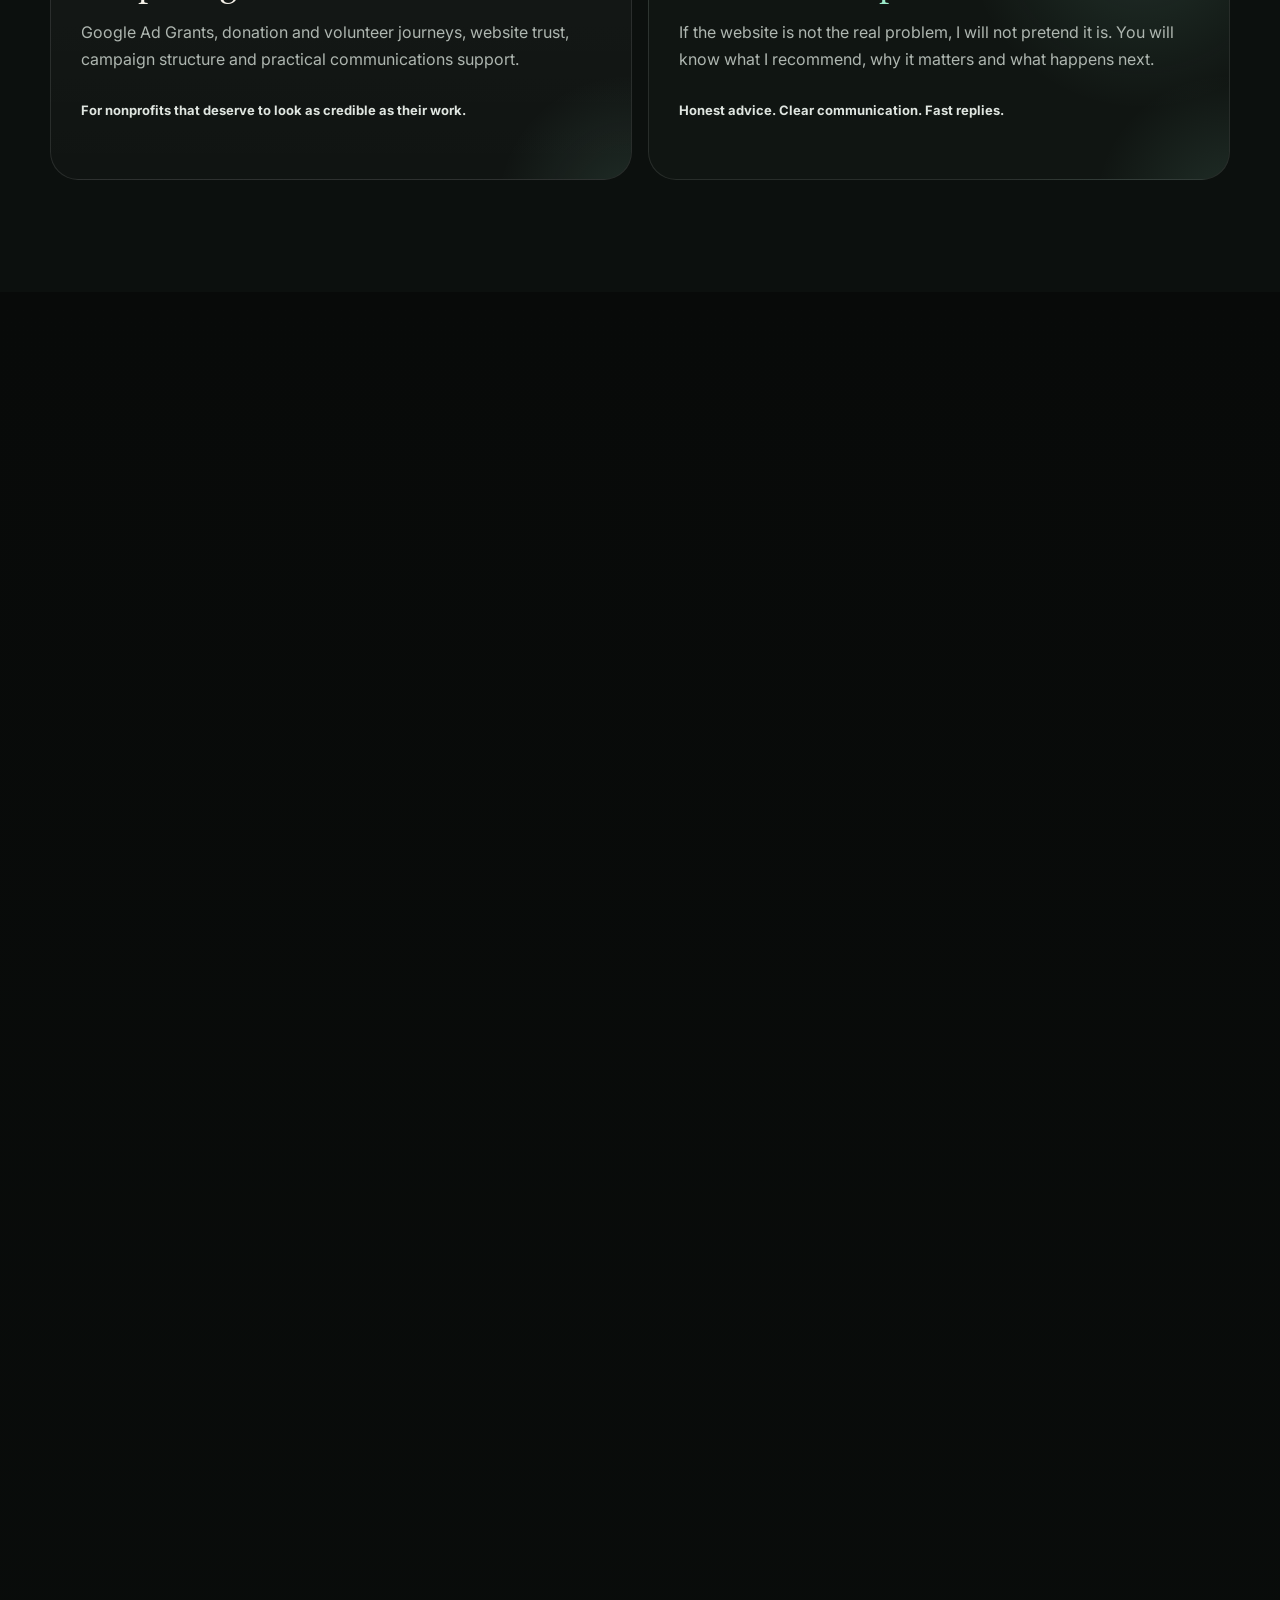
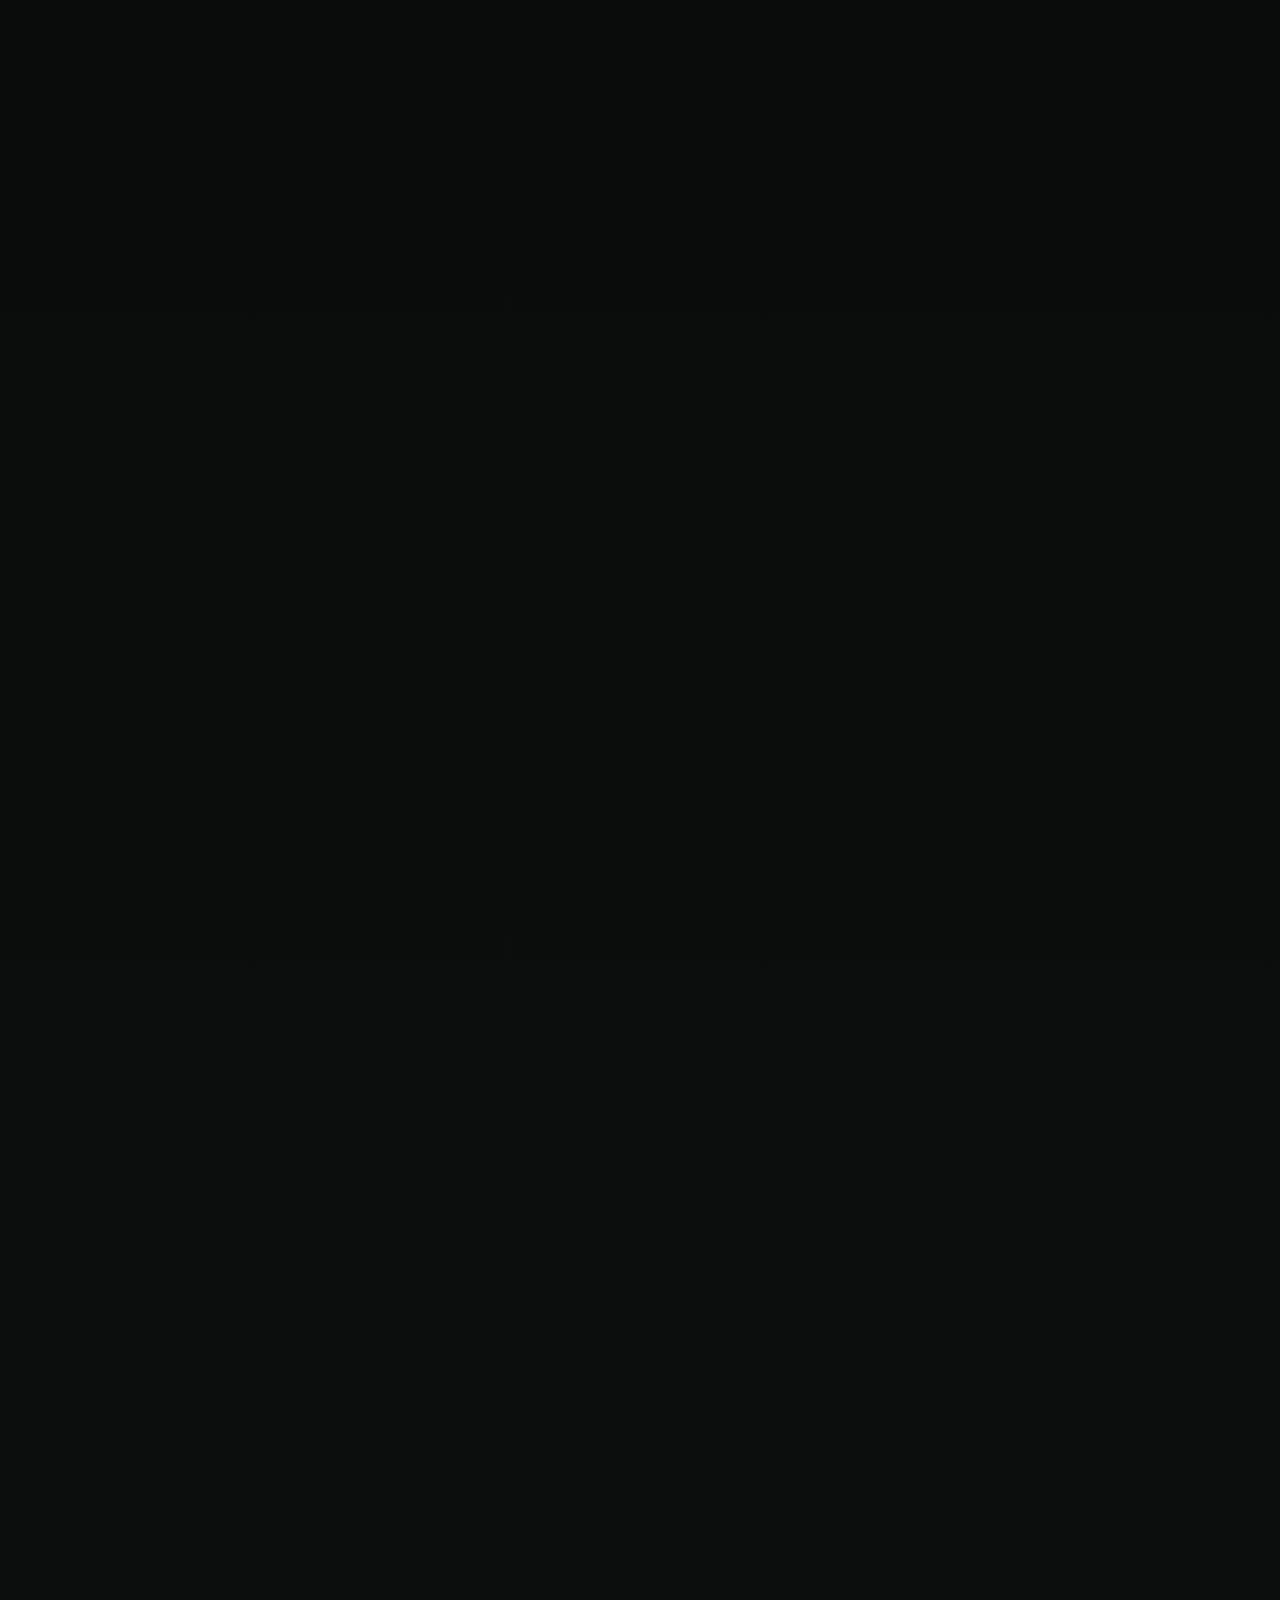
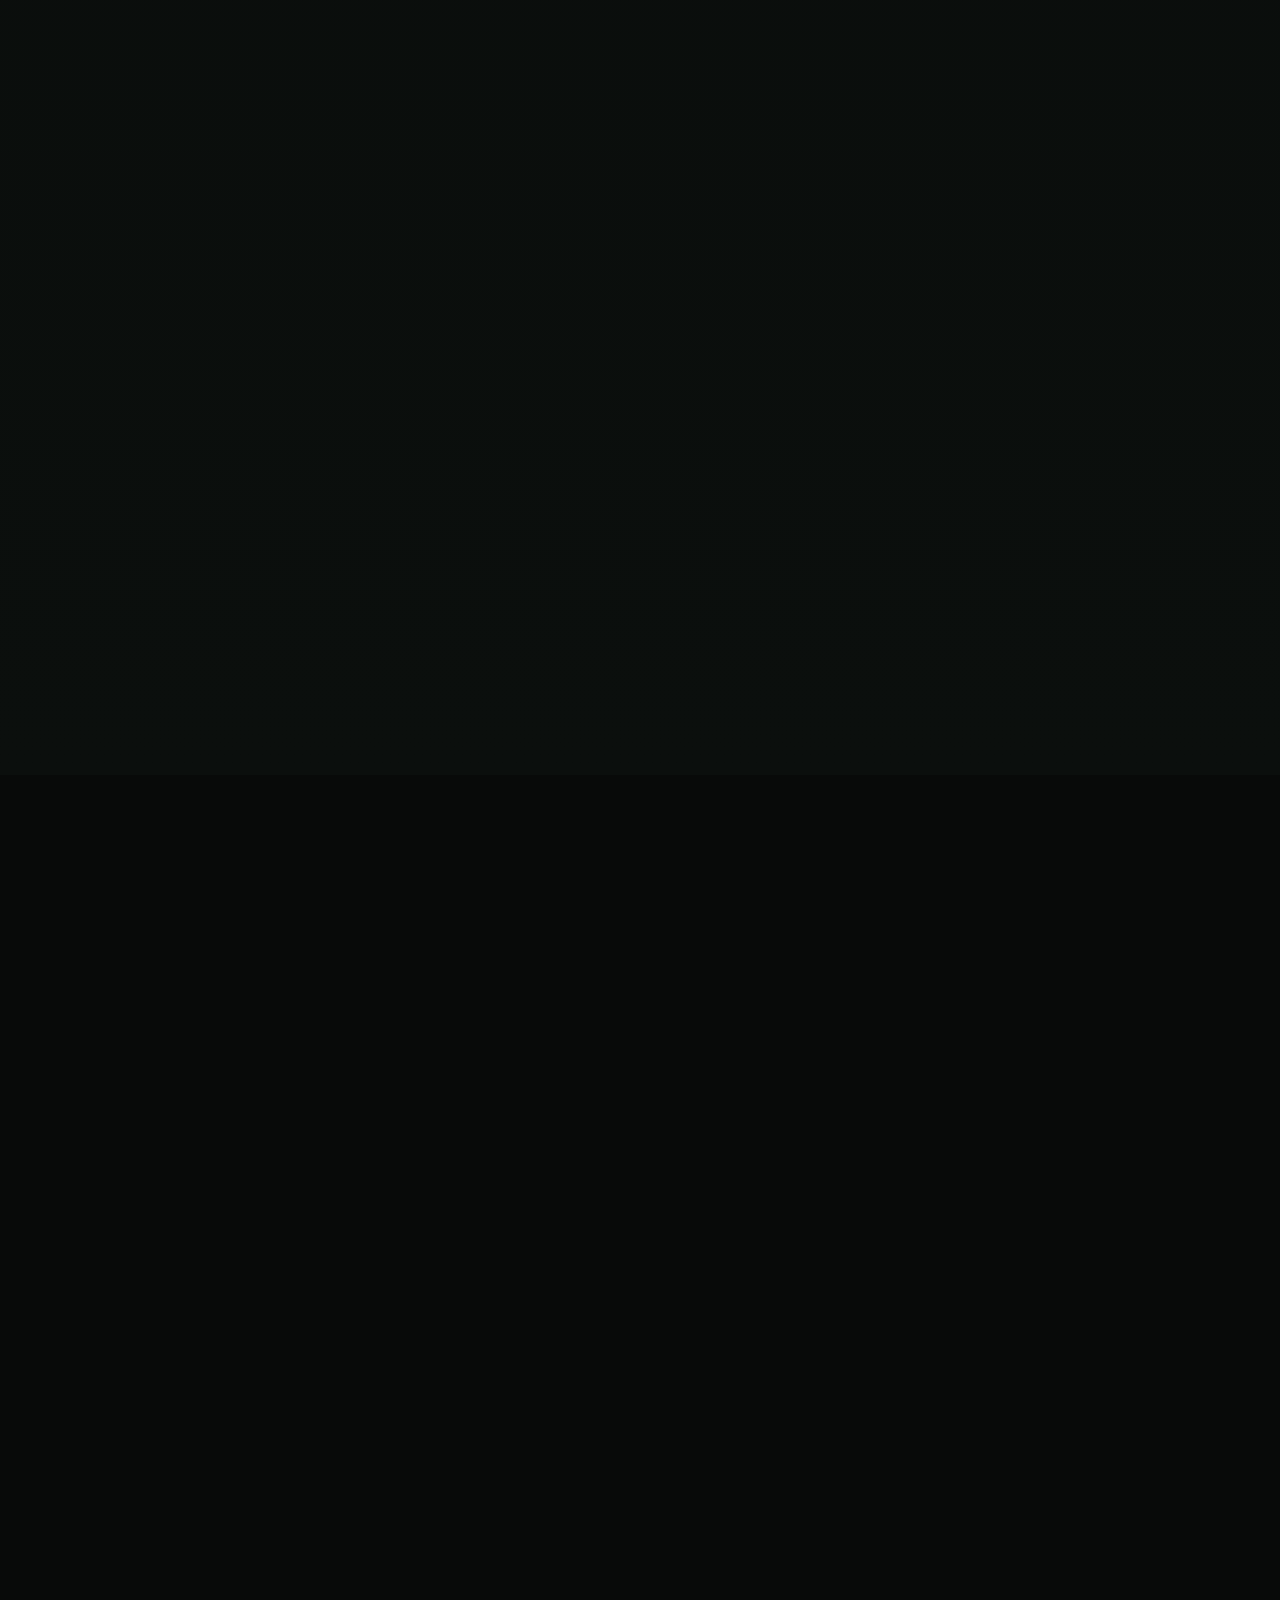
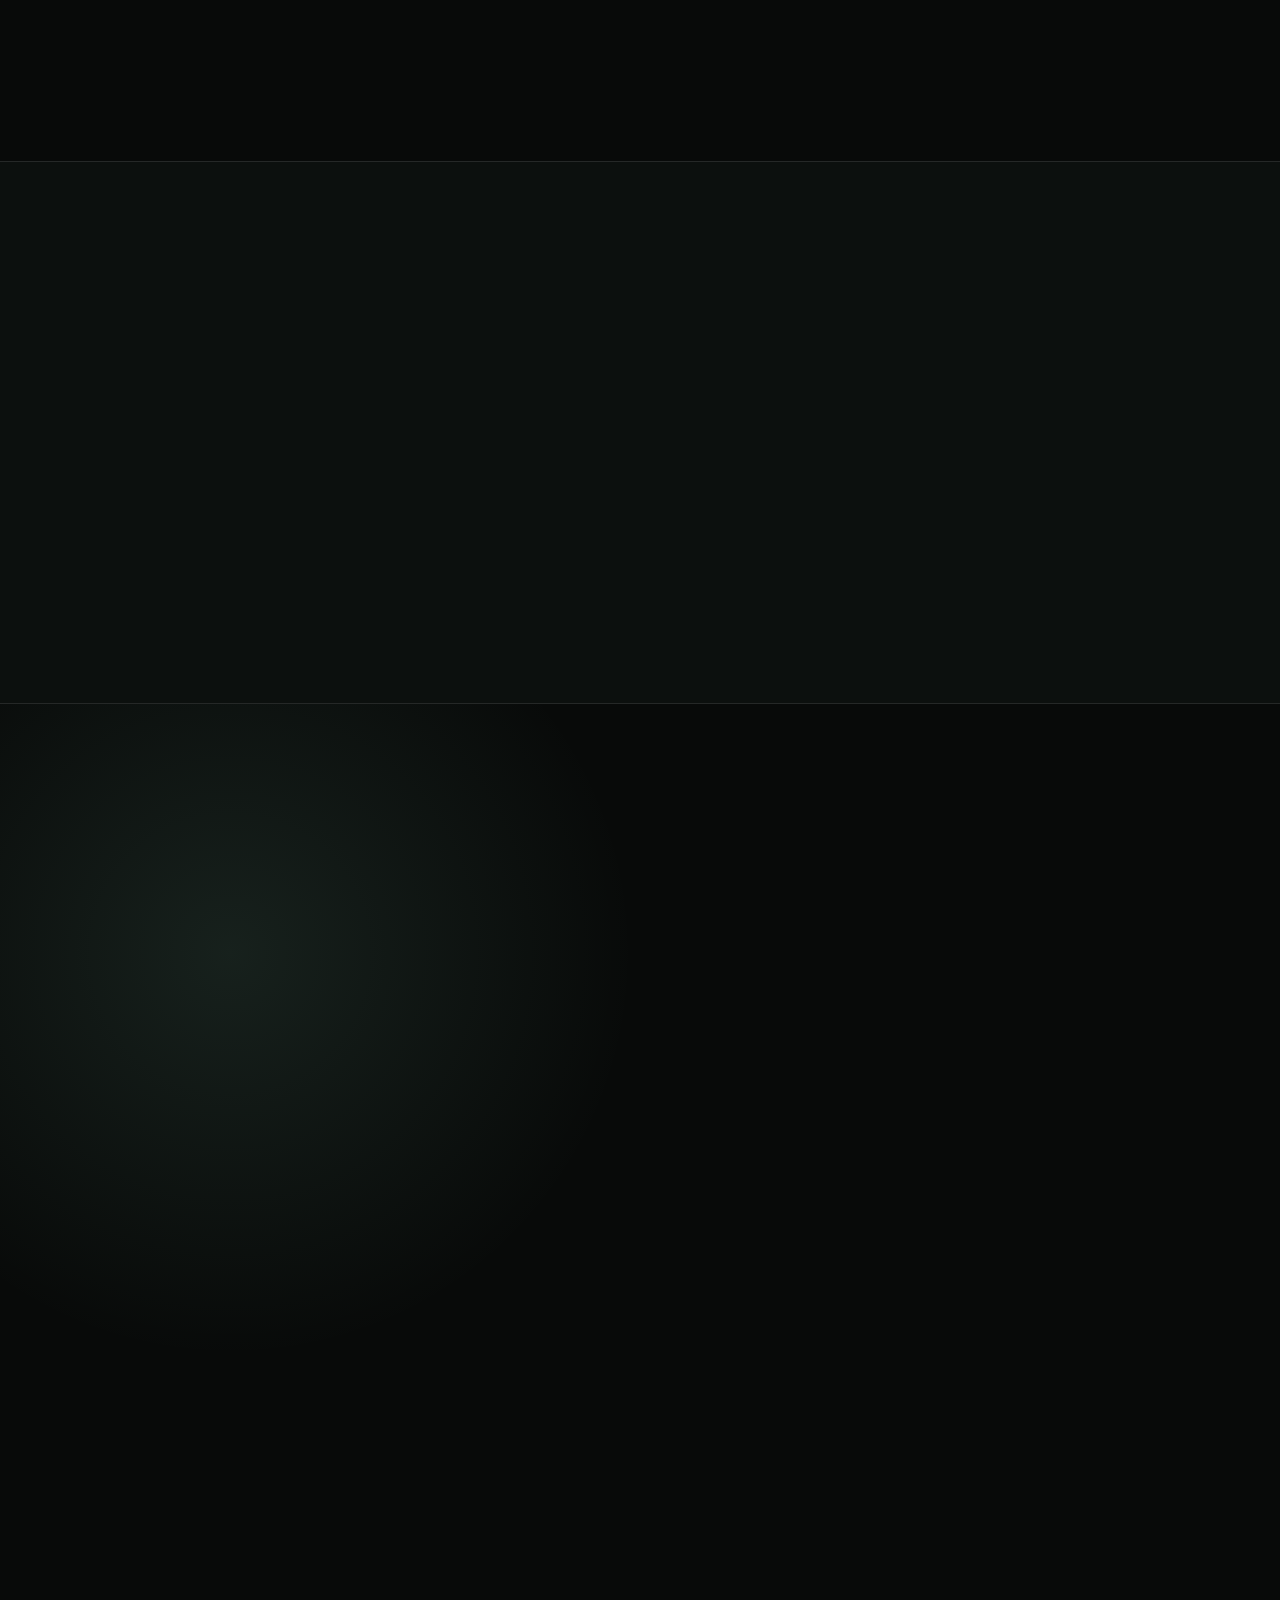
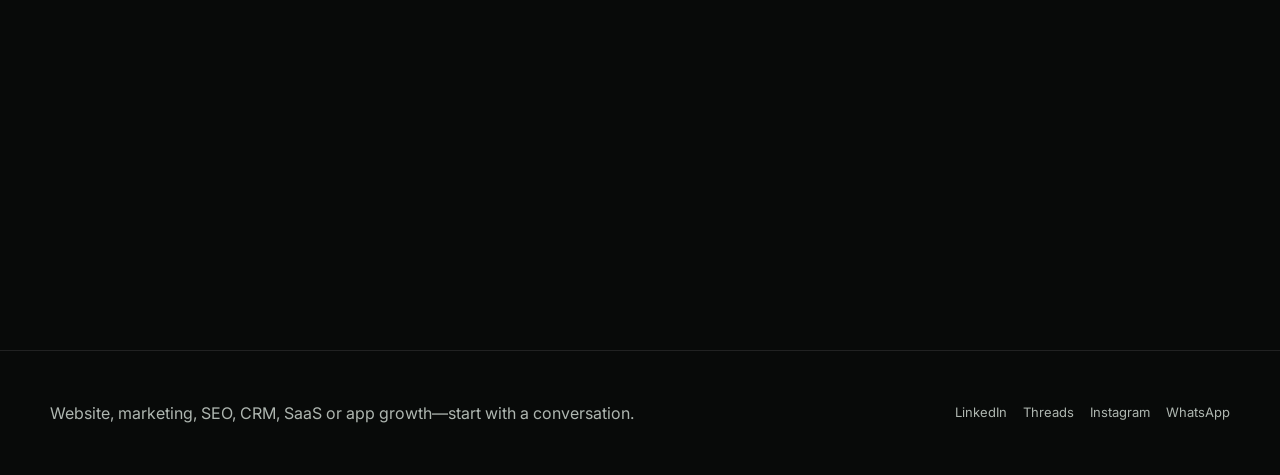
==== commit dbe2549d: "Serve portfolio directly from root URL" ====
--- a/index.html
+++ b/index.html
@@ -3,13 +3,99 @@
 <head>
   <meta charset="utf-8" />
   <meta name="viewport" content="width=device-width, initial-scale=1" />
-  <meta http-equiv="refresh" content="0; url=./v4/" />
-  <link rel="canonical" href="https://hjbehari.github.io/hamza-portfolio/v4/" />
-  <title>Hamza Jawaid — Strategy, Trust & Growth</title>
-  <meta name="description" content="Honest advice, clear communication, and practical marketing direction for organisations that deserve to be taken seriously." />
-  <script>location.replace('./v4/');</script>
+  <meta name="description" content="Talk to Hamza Jawaid about websites, SEO, Google Ads, Meta Ads, CRM, Google Ad Grants, SaaS launches, app development and growth strategy." />
+  <meta name="theme-color" content="#080a09" />
+  <meta property="og:title" content="Hamza Jawaid — Websites, Marketing, SaaS & App Growth" />
+  <meta property="og:description" content="One person to start with when your website, marketing, CRM, SaaS product or app growth is stuck." />
+  <meta property="og:type" content="website" />
+  <meta property="og:image" content="linkedin-banner.webp" />
+  <link rel="canonical" href="https://hjbehari.github.io/hamza-portfolio/" />
+  <title>Hamza Jawaid — Websites, Marketing, SaaS & App Growth</title>
+  <link rel="preconnect" href="https://fonts.googleapis.com" />
+  <link rel="preconnect" href="https://fonts.gstatic.com" crossorigin />
+  <link href="https://fonts.googleapis.com/css2?family=Instrument+Serif:ital@0;1&family=Inter:wght@400;500;600;700;800&display=swap" rel="stylesheet" />
+  <link rel="preload" href="about-profile.webp" as="image" fetchpriority="high" />
+  <link rel="stylesheet" href="v4/styles.css" />
+  <link rel="stylesheet" href="v4/motion.css" />
+  <link rel="stylesheet" href="v4/contact-photo.css" />
+  <link rel="stylesheet" href="v4/buyer-intent.css" />
+  <link rel="stylesheet" href="v4/bookings.css" />
+  <script src="v4/main.js" defer></script>
 </head>
-<body style="margin:0;background:#080a09;color:#f4f0e7;font-family:Arial,sans-serif;display:grid;place-items:center;min-height:100vh">
-  <p>Opening Hamza Jawaid's portfolio… <a href="./v4/" style="color:#9beaca">Continue</a></p>
+<body>
+  <div class="progress" aria-hidden="true"><span></span></div>
+  <header class="site-header">
+    <a class="brand" href="#top" aria-label="Hamza Jawaid homepage"><img src="janobi-logo-tile.png" alt="Janobi logo" /><span><strong>Hamza Jawaid</strong><small>Websites · Marketing · Growth</small></span></a>
+    <nav aria-label="Primary navigation"><a href="#work">Work</a><a href="#capabilities">Capabilities</a><a class="nav-cta" href="https://calendly.com/hamzabehari/30min" target="_blank" rel="noopener">Book a call</a></nav>
+  </header>
+
+  <main id="top">
+    <section class="hero section buyer-hero">
+      <div class="container hero-grid">
+        <div class="hero-copy reveal">
+          <p class="eyebrow capability-eyebrow">Websites · SEO · Google Ads · Meta Ads · CRM · SaaS &amp; App Growth</p>
+          <h1>Got a digital problem? Talk to me before you hire the wrong person.</h1>
+          <p class="lead">I help businesses, nonprofits and founders work out what is actually holding growth back, then lead the right solution across websites, marketing, CRM, SaaS products and app development.</p>
+          <p class="delivery-note">You do not need to know whether the answer is SEO, ads, a redesign, automation or development. Bring me the problem. I will help diagnose it, explain the options clearly and move the right work into execution.</p>
+          <div class="actions"><a class="button primary" href="https://calendly.com/hamzabehari/30min" target="_blank" rel="noopener">Book a free strategy call</a><a class="button ghost" href="#webleaks">See what I have built</a></div>
+          <div class="booking-reassurance"><span>30 minutes</span><span>No generic sales pitch</span><span>Leave with a clearer next step</span></div>
+          <div class="capability-strip" aria-label="Core capabilities"><span>Websites</span><span>SEO &amp; SEM</span><span>Google &amp; Meta Ads</span><span>SMM</span><span>CRM &amp; Automation</span><span>SaaS &amp; Apps</span><span>Google Ad Grants</span></div>
+        </div>
+        <div class="hero-visual reveal delay-1">
+          <figure class="portrait-shell"><img src="about-profile.webp" alt="Hamza Jawaid smiling" fetchpriority="high" decoding="async" /></figure>
+          <div class="portrait-note"><strong>Start with Hamza.</strong><span>Clear advice, fast replies, and the right specialists when needed.</span></div>
+        </div>
+      </div>
+    </section>
+
+    <section class="section featured-product" id="webleaks">
+      <div class="container product-grid">
+        <div class="product-copy reveal">
+          <p class="eyebrow">Featured product · Built by Hamza</p>
+          <h2>WebLeaks</h2>
+          <p class="product-lead">A working web product I created from an idea and turned into something people can actually use.</p>
+          <div class="product-points"><div><span>What it proves</span><p>I do not only advise from the sidelines. I can shape a product, organise the user journey, make decisions, work through delivery and launch a functioning application.</p></div><div><span>My contribution</span><p>Product concept, structure, UX thinking, delivery direction, testing, positioning and launch.</p></div><div><span>Why it belongs here</span><p>It shows how I think when the problem is not merely a website or campaign, but a digital product that has to make sense and work.</p></div></div>
+          <div class="actions"><a class="button primary" href="https://betawebleaks.up.railway.app" target="_blank" rel="noopener">Open WebLeaks live</a><a class="button ghost" href="https://calendly.com/hamzabehari/30min" target="_blank" rel="noopener">Discuss your app idea</a></div>
+        </div>
+        <a class="product-browser reveal delay-1" href="https://betawebleaks.up.railway.app" target="_blank" rel="noopener" aria-label="Open WebLeaks live product">
+          <div class="browser-bar"><i></i><i></i><i></i><span>betawebleaks.up.railway.app</span></div>
+          <div class="browser-stage"><span>LIVE PRODUCT</span><strong>WEBLEAKS</strong><small>Concept · UX · Product · Launch</small><b>Open the working app ↗</b></div>
+        </a>
+      </div>
+    </section>
+
+    <section class="section capabilities" id="capabilities">
+      <div class="container section-head reveal"><p class="eyebrow">Where I can help</p><h2>Whatever is stuck, this is a good place to start.</h2><p class="section-intro">The value is not pretending every problem needs the same service. It is identifying the right move and bringing together the people and systems needed to deliver it.</p></div>
+      <div class="container capability-grid">
+        <article class="capability-card reveal"><span>01</span><h3>Websites &amp; landing pages</h3><p>Planning, copy, UX direction, WordPress, Shopify and custom builds delivered with the right design and development support.</p><strong>For websites that need to look credible and convert.</strong></article>
+        <article class="capability-card reveal"><span>02</span><h3>SEO, SEM &amp; paid growth</h3><p>Search strategy, Google Ads, Meta Ads, campaign planning, conversion journeys and performance-focused improvements.</p><strong>For businesses that need qualified attention, not empty traffic.</strong></article>
+        <article class="capability-card reveal"><span>03</span><h3>SaaS &amp; app development</h3><p>Product positioning, MVP planning, UX journeys, launch strategy, user acquisition and coordinated delivery with developers.</p><strong>For founders who need product and marketing to move together.</strong></article>
+        <article class="capability-card reveal"><span>04</span><h3>CRM, funnels &amp; automation</h3><p>HubSpot, lead capture, follow-up systems, customer journeys, email flows and clearer handoffs between marketing and sales.</p><strong>For teams losing leads because everything depends on memory.</strong></article>
+        <article class="capability-card reveal"><span>05</span><h3>Nonprofit growth</h3><p>Google Ad Grants, donation and volunteer journeys, website trust, campaign structure and practical communications support.</p><strong>For nonprofits that deserve to look as credible as their work.</strong></article>
+        <article class="capability-card capability-card-human reveal"><span>How I work</span><h3>I listen before I prescribe.</h3><p>If the website is not the real problem, I will not pretend it is. You will know what I recommend, why it matters and what happens next.</p><strong>Honest advice. Clear communication. Fast replies.</strong></article>
+      </div>
+    </section>
+
+    <section class="section work" id="work">
+      <div class="container section-head reveal"><p class="eyebrow">Selected client work</p><h2>Strategy that moves into real execution.</h2><p class="section-intro">My role changes by project: sometimes I work directly, sometimes I lead delivery with Janobi’s specialists. The problem still has one accountable person moving it forward.</p></div>
+      <div class="container work-list">
+        <article class="case case-janobi featured-case reveal"><div class="case-copy"><p class="case-kicker">01 · Agency delivery across web, brand and growth</p><h3>Janobi Agency</h3><div class="case-story"><div><span>What clients bring us</span><p>Websites, branding, Google Ad Grants, SEO, advertising, funnels, SaaS ideas and growth problems that need several skills working together.</p></div><div><span>My contribution</span><p>Discovery, business development, client communication, solution planning, activation and coordinating the right specialists through delivery.</p></div><div><span>Why it matters</span><p>Clients get one accountable point of contact without managing separate designers, developers and marketers themselves.</p></div></div><a href="https://janobi.agency/work" target="_blank" rel="noopener">Explore Janobi's portfolio ↗</a></div><div class="case-art"><span>Web · Brand · Growth</span><strong>JANOBI</strong><small>Specialists working as one team</small></div></article>
+        <div class="trust-strip reveal"><span>Experience across</span><strong>Websites</strong><i>·</i><strong>SEO &amp; Ads</strong><i>·</i><strong>CRM</strong><i>·</i><strong>Nonprofits</strong><i>·</i><strong>Products &amp; Apps</strong></div>
+        <article class="case case-bcc reveal"><div class="case-copy"><p class="case-kicker">02 · Marketing leadership, website and visibility</p><h3>Broadway Community Center</h3><div class="case-story"><div><span>The problem</span><p>The organisation offered more than visitors understood, while marketing, website updates and communications needed clearer ownership.</p></div><div><span>My contribution</span><p>Ongoing Marketing Head support, website strategy and updates, content direction, campaign planning, team communication and local visibility.</p></div><div><span>Current relationship</span><p>An ongoing leadership role rather than a one-off website delivery.</p></div></div><a href="https://yonkersbcc.org/" target="_blank" rel="noopener">Visit organisation ↗</a></div><div class="case-art"><span>Yonkers</span><strong>BCC</strong><small>Website · Marketing · Community</small></div></article>
+        <article class="case case-inclass reveal"><div class="case-copy"><p class="case-kicker">03 · Google Ad Grants and nonprofit growth</p><h3>InCLASS Inc.</h3><div class="case-story"><div><span>The problem</span><p>A youth nonprofit needed to become easier to find, understand and support online.</p></div><div><span>My contribution</span><p>Google Ad Grants strategy, campaign structure, website recommendations, conversion planning and ongoing guidance.</p></div><div><span>Why it mattered</span><p>Traffic only becomes valuable when each audience understands the next step.</p></div></div><a href="https://inclassinc.org/" target="_blank" rel="noopener">Visit organisation ↗</a></div><div class="case-art"><span>Google Ad Grants</span><strong>InCLASS</strong><small>Search · UX · Conversion</small></div></article>
+        <article class="case case-phero reveal"><div class="case-copy"><p class="case-kicker">04 · Positioning and digital growth direction</p><h3>PheroConfidence</h3><div class="case-story"><div><span>The problem</span><p>The mission needed a stronger digital presence that matched the confidence and ambition behind the organisation.</p></div><div><span>My contribution</span><p>Positioning, trust strategy, clearer messaging and a more credible journey from first interest to involvement.</p></div><div><span>Why it mattered</span><p>A meaningful cause can still lose people when its story and next action are not immediately clear.</p></div></div><a href="https://pheroconfidence.com/" target="_blank" rel="noopener">Visit organisation ↗</a></div><div class="case-art"><span>Positioning</span><strong>PHERO</strong><small>Brand · Trust · Growth</small></div></article>
+        <article class="case case-megan reveal"><div class="case-copy"><p class="case-kicker">05 · Meta platform and advertising support</p><h3>Megan Kashat</h3><div class="case-story"><div><span>The problem</span><p>Meta Business Suite and advertising tools had become harder to navigate than they needed to be.</p></div><div><span>My contribution</span><p>Direct troubleshooting, advertising guidance, account support and practical help turning confusing tools into clear next steps.</p></div><div><span>Why it mattered</span><p>Even good platforms become useless when the person using them feels stuck.</p></div></div><a href="https://www.megankashat.com/" target="_blank" rel="noopener">Visit website ↗</a></div><div class="case-art"><span>Meta support</span><strong>MEGAN</strong><small>Ads · Accounts · Clarity</small></div></article>
+      </div>
+    </section>
+
+    <section class="section proof"><div class="container section-head reveal"><p class="eyebrow">Client proof</p><h2>Real people who trusted me with real problems.</h2></div><div class="container proof-grid"><a class="proof-card reveal" href="https://www.facebook.com/share/r/1BaTH5Ckxs/" target="_blank" rel="noopener"><span>Ongoing leadership</span><h3>Broadway Community Center</h3><p>Marketing Head role · Yonkers, New York</p><strong>Watch team introduction ↗</strong></a><a class="proof-card reveal" href="https://www.instagram.com/s/aGlnaGxpZ2h0OjE4MDY5MjYzMDIxNjkwNjA3?story_media_id=3914909284853227023_1410712384&igsh=MW43eXZxZG82eDI5Nw==" target="_blank" rel="noopener"><span>Client review</span><h3>Megan Kashat</h3><p>Meta Business Suite and advertising assistance</p><strong>Watch review ↗</strong></a><a class="proof-card reveal" href="https://www.instagram.com/s/aGlnaGxpZ2h0OjE4MDY5MjYzMDIxNjkwNjA3?story_media_id=3902056190972871374_1410712384&igsh=MW43eXZxZG82eDI5Nw==" target="_blank" rel="noopener"><span>Client review</span><h3>Mukhtar Aloma</h3><p>Website copy enhancement</p><strong>Watch review ↗</strong></a><a class="proof-card reveal" href="https://www.instagram.com/s/aGlnaGxpZ2h0OjE4MDY5MjYzMDIxNjkwNjA3?story_media_id=3907266950735633816_1410712384&igsh=MW43eXZxZG82eDI5Nw==" target="_blank" rel="noopener"><span>Client review</span><h3>Nia Hogan</h3><p>Google Ad Grants support · InCLASS Inc.</p><strong>Watch review ↗</strong></a></div></section>
+
+    <section class="section call-preview"><div class="container call-preview-grid"><div class="reveal"><p class="eyebrow">What happens on the call</p><h2>You explain the problem. I help make the next decision easier.</h2></div><ol class="reveal delay-1"><li><span>01</span><p>You tell me what you are building and where it feels stuck.</p></li><li><span>02</span><p>I ask the questions that separate the symptom from the real problem.</p></li><li><span>03</span><p>You leave knowing the clearest next step, whether we work together or not.</p></li></ol></div></section>
+
+    <section class="section start" id="start"><div class="container start-grid"><div class="start-copy reveal"><p class="eyebrow">Your next step</p><h2>Before you hire another developer, marketer or agency, let us make sure you are solving the right problem.</h2><p>Use the form or book a call and explain what is not working—website, traffic, ads, social media, CRM, SaaS, an app idea, or something you cannot yet name.</p><div class="actions"><a class="button primary" href="https://calendly.com/hamzabehari/30min" target="_blank" rel="noopener">Book a free 30-minute strategy call</a><a class="button ghost" href="mailto:hamza@janobi.agency">Email me</a></div><small>Based in Karachi · Working worldwide</small><figure class="start-photo"><img src="field-profile.webp" alt="Hamza Jawaid in a relaxed professional setting" loading="lazy" decoding="async" /></figure></div><div class="form-shell reveal delay-1"><script src="https://js-na2.hsforms.net/forms/embed/246644683.js" defer></script><div class="hs-form-frame" data-region="na2" data-form-id="9462e788-964a-4e3a-8e19-41f201bb006c" data-portal-id="246644683"></div></div></div></section>
+  </main>
+
+  <a class="mobile-book" href="https://calendly.com/hamzabehari/30min" target="_blank" rel="noopener">Book a free strategy call</a>
+  <footer><div class="container footer-grid"><p>Website, marketing, SEO, CRM, SaaS or app growth—start with a conversation.</p><div><a href="https://www.linkedin.com/in/hamza-jawaid-935748287/" target="_blank" rel="noopener">LinkedIn</a><a href="https://www.threads.com/@hamza._.jawaid" target="_blank" rel="noopener">Threads</a><a href="https://www.instagram.com/hamza._.jawaid/" target="_blank" rel="noopener">Instagram</a><a href="https://wa.me/923332218456" target="_blank" rel="noopener">WhatsApp</a></div></div></footer>
 </body>
 </html>
--- a/v4/styles.css
+++ b/v4/styles.css
@@ -0,0 +1 @@
+:root{--bg:#080a09;--bg2:#0c100e;--panel:#101512;--text:#f4f0e7;--muted:#aeb6b0;--dim:#747c77;--accent:#9beaca;--line:rgba(255,255,255,.1);--serif:'Instrument Serif',Georgia,serif;--sans:'Inter',Arial,sans-serif;--shadow:0 30px 90px rgba(0,0,0,.32)}*{box-sizing:border-box}html{scroll-behavior:smooth}body{margin:0;background:var(--bg);color:var(--text);font-family:var(--sans);line-height:1.5;overflow-x:hidden}body:before{content:"";position:fixed;inset:0;pointer-events:none;z-index:100;opacity:.035;background-image:url("data:image/svg+xml,%3Csvg viewBox='0 0 180 180' xmlns='http://www.w3.org/2000/svg'%3E%3Cfilter id='n'%3E%3CfeTurbulence type='fractalNoise' baseFrequency='.85' numOctaves='2' stitchTiles='stitch'/%3E%3C/filter%3E%3Crect width='100%25' height='100%25' filter='url(%23n)' opacity='.45'/%3E%3C/svg%3E")}.progress{position:fixed;inset:0 0 auto;height:3px;z-index:300}.progress span{display:block;width:0;height:100%;background:var(--accent)}a{color:inherit;text-decoration:none}.container{width:min(1180px,calc(100% - 40px));margin:auto}.section{padding:112px 0;position:relative}.eyebrow,.section-label,.case-kicker{margin:0 0 24px;color:var(--accent);font-size:11px;font-weight:800;letter-spacing:.16em;text-transform:uppercase}.site-header{position:fixed;top:14px;left:50%;transform:translateX(-50%);width:min(1180px,calc(100% - 28px));display:flex;align-items:center;justify-content:space-between;padding:10px 12px 10px 10px;border:1px solid var(--line);border-radius:22px;background:rgba(8,10,9,.76);backdrop-filter:blur(18px);z-index:200;transition:transform .3s ease}.site-header.hidden{transform:translate(-50%,-130%)}.brand{display:flex;align-items:center;gap:11px}.brand img{width:44px;height:44px;border-radius:14px;background:#fff}.brand span{display:grid}.brand strong{font-size:14px}.brand small{font-size:11px;color:var(--dim)}nav{display:flex;align-items:center;gap:6px}nav a{padding:10px 13px;border-radius:999px;color:var(--muted);font-size:13px;font-weight:700;transition:.25s ease}nav a:hover{color:var(--text);background:rgba(255,255,255,.06)}nav .nav-cta{background:var(--accent);color:#06100c}.hero{min-height:100svh;display:grid;align-items:center;padding-top:150px}.hero:before{content:"";position:absolute;width:680px;height:680px;right:-220px;top:-220px;background:radial-gradient(circle,rgba(155,234,202,.14),transparent 66%);filter:blur(12px)}.hero-grid{display:grid;grid-template-columns:1.16fr .84fr;gap:72px;align-items:center}.hero h1,.intro h2,.section-head h2,.diagnosis h2,.start h2{font-family:var(--serif);font-weight:400;letter-spacing:-.05em;line-height:.95;margin:0}.hero h1{font-size:clamp(58px,7vw,100px)}.lead{max-width:760px;margin:30px 0;color:var(--muted);font-size:18px;line-height:1.72}.actions{display:flex;gap:12px;flex-wrap:wrap}.button{display:inline-flex;align-items:center;justify-content:center;min-height:50px;padding:0 20px;border-radius:999px;border:1px solid var(--line);font-size:14px;font-weight:800;transition:transform .25s ease,background .25s ease,border-color .25s ease}.button.primary{background:var(--accent);color:#06100c;border-color:var(--accent)}.button.ghost{background:rgba(255,255,255,.035)}.button:hover{transform:translateY(-2px)}.portrait-shell{margin:0;aspect-ratio:4/5;border-radius:38px;overflow:hidden;border:1px solid rgba(155,234,202,.2);box-shadow:var(--shadow);background:#111;transition:transform .25s ease}.portrait-shell img{width:100%;height:100%;object-fit:cover;object-position:center 36%;filter:saturate(.92) contrast(1.02)}.portrait-note{display:grid;gap:4px;margin-top:16px}.portrait-note strong{font-size:14px}.portrait-note span{color:var(--muted);font-size:13px}.intro{background:var(--bg2)}.intro-grid{display:grid;grid-template-columns:.32fr 1fr;gap:70px;align-items:start}.intro-copy h2{font-size:clamp(48px,6vw,82px)}.intro-copy p{max-width:760px;color:var(--muted);font-size:19px;line-height:1.75}.principles{margin-top:74px;border-top:1px solid var(--line)}.principle{display:grid;grid-template-columns:72px .9fr 1.1fr;gap:26px;padding:32px 0;border-bottom:1px solid var(--line)}.principle span{color:var(--accent);font-size:12px;font-weight:800;letter-spacing:.14em}.principle h3{margin:0;font:400 36px/1 var(--serif)}.principle p{margin:0;color:var(--muted);line-height:1.7}.work{background:linear-gradient(180deg,var(--bg),#0b0f0d)}.section-head{max-width:820px;margin-bottom:56px}.section-head h2,.diagnosis h2,.start h2{font-size:clamp(50px,6vw,82px)}.work-list{display:grid;gap:22px}.case{display:grid;grid-template-columns:1.08fr .92fr;min-height:520px;border:1px solid var(--line);border-radius:32px;overflow:hidden;background:rgba(255,255,255,.025)}.case-copy{padding:42px;display:flex;flex-direction:column}.case h3{margin:36px 0 24px;font:400 clamp(50px,5vw,76px)/.92 var(--serif);letter-spacing:-.05em}.case-story{display:grid;gap:14px;margin-bottom:28px}.case-story div{padding-top:13px;border-top:1px solid var(--line)}.case-story span{display:block;color:var(--dim);font-size:11px;font-weight:800;letter-spacing:.14em;text-transform:uppercase}.case-story p{margin:7px 0 0;color:var(--muted);line-height:1.65}.case-copy>a{margin-top:auto;color:var(--accent);font-weight:800}.case-art{position:relative;display:grid;place-items:center;align-content:center;text-align:center;overflow:hidden;background:#111}.case-art:before{content:"";position:absolute;inset:0;background:radial-gradient(circle at 50% 32%,rgba(255,255,255,.09),transparent 36%)}.case-art span,.case-art small{position:relative;text-transform:uppercase;letter-spacing:.18em;color:rgba(255,255,255,.68)}.case-art strong{position:relative;font:400 clamp(84px,10vw,160px)/.8 var(--serif);letter-spacing:-.06em}.case-bcc .case-art{background:radial-gradient(circle at 50% 35%,rgba(155,234,202,.2),transparent 38%),#0d1511}.case-bcc .case-art strong{color:var(--accent)}.case-inclass .case-art{background:radial-gradient(circle at 50% 35%,rgba(90,151,255,.25),transparent 38%),#0b1220}.case-inclass .case-art strong{color:#b8d2ff}.case-phero .case-art{background:radial-gradient(circle at 50% 35%,rgba(173,120,255,.25),transparent 38%),#130d1d}.case-phero .case-art strong{color:#d8bbff}.case-megan .case-art{background:radial-gradient(circle at 50% 35%,rgba(242,198,132,.2),transparent 38%),#17120d}.case-megan .case-art strong{color:#f0d1a3}.diagnosis{background:var(--bg2)}.diagnosis-grid{display:grid;grid-template-columns:.8fr 1.2fr;gap:60px;align-items:start}.diagnosis-copy>p:last-child{color:var(--muted);font-size:18px;line-height:1.7}.diagnosis-ui{padding:20px;border:1px solid var(--line);border-radius:30px;background:rgba(255,255,255,.025)}.tabs{display:flex;gap:8px;overflow:auto;padding-bottom:12px}.tab{border:1px solid var(--line);background:transparent;color:var(--muted);border-radius:999px;padding:11px 14px;font:700 13px var(--sans);cursor:pointer;white-space:nowrap}.tab.active{background:var(--accent);color:#06100c;border-color:var(--accent)}.diagnosis-panel{padding:26px;border-radius:22px;background:var(--panel)}.diagnosis-panel>p{margin-top:0;color:var(--accent);font-size:12px;font-weight:800;letter-spacing:.14em;text-transform:uppercase}.diagnosis-panel ol{padding-left:24px;margin:24px 0 0}.diagnosis-panel li{margin:0 0 24px;font:400 31px/1.13 var(--serif)}.proof-grid{display:grid;grid-template-columns:repeat(2,1fr);gap:16px}.proof-card{padding:28px;border:1px solid var(--line);border-radius:26px;background:rgba(255,255,255,.025);transition:.3s ease}.proof-card:hover{transform:translateY(-5px);border-color:rgba(155,234,202,.35)}.proof-card span{color:var(--accent);font-size:11px;font-weight:800;letter-spacing:.14em;text-transform:uppercase}.proof-card h3{margin:28px 0 12px;font:400 40px/1 var(--serif)}.proof-card p{color:var(--muted)}.proof-card strong{display:block;margin-top:26px;font-size:13px}.start{background:radial-gradient(circle at 18% 20%,rgba(155,234,202,.1),transparent 28%),var(--bg)}.start-grid{display:grid;grid-template-columns:.8fr 1.2fr;gap:42px;align-items:start}.start-copy>p:not(.eyebrow){color:var(--muted);font-size:18px;line-height:1.75}.start-copy small{display:block;margin-top:28px;color:var(--dim)}.form-shell{min-height:620px;padding:22px;border:1px solid rgba(155,234,202,.18);border-radius:30px;background:var(--panel);box-shadow:var(--shadow)}footer{padding:34px 0;border-top:1px solid var(--line)}.footer-grid{display:flex;justify-content:space-between;gap:22px;align-items:center}.footer-grid p{color:var(--muted)}.footer-grid div{display:flex;gap:16px;flex-wrap:wrap}.footer-grid a{color:var(--muted);font-size:13px}.footer-grid a:hover{color:var(--accent)}.reveal{opacity:0;transform:translateY(24px);transition:opacity .7s ease,transform .7s ease}.reveal.in{opacity:1;transform:none}.delay-1{transition-delay:.1s}@media(max-width:980px){.hero-grid,.intro-grid,.diagnosis-grid,.start-grid{grid-template-columns:1fr}.hero-visual{max-width:620px}.case{grid-template-columns:1fr}.case-art{min-height:340px}.principle{grid-template-columns:50px 1fr}.principle p{grid-column:2}.site-header nav a:not(.nav-cta){display:none}}@media(max-width:680px){.container{width:min(100% - 24px,1180px)}.section{padding:82px 0}.site-header{top:8px}.brand small{display:none}.hero{padding-top:120px}.hero h1{font-size:50px}.lead{font-size:16px}.portrait-shell{border-radius:26px}.intro-copy h2,.section-head h2,.diagnosis h2,.start h2{font-size:46px}.principle{grid-template-columns:1fr;gap:12px}.principle p{grid-column:auto}.case{min-height:auto;border-radius:24px}.case-copy{padding:26px}.case h3{font-size:51px}.case-art{min-height:280px}.proof-grid{grid-template-columns:1fr}.diagnosis-panel li{font-size:25px}.start-grid{gap:28px}.form-shell{padding:14px;min-height:680px}.footer-grid{align-items:flex-start;flex-direction:column}.actions{display:grid}.button{width:100%}}@media(prefers-reduced-motion:reduce){html{scroll-behavior:auto}*,*:before,*:after{animation:none!important;transition:none!important}.reveal{opacity:1;transform:none}}
--- a/v4/motion.css
+++ b/v4/motion.css
@@ -0,0 +1,14 @@
+@import url("final.css");
+:root{--ease:cubic-bezier(.22,1,.36,1);--scroll:0}.progress span{transform-origin:left center;will-change:transform}.site-header{transition:transform .45s var(--ease),padding .35s var(--ease),background .35s ease,border-color .35s ease,box-shadow .35s ease}.site-header.compact{padding:7px 10px 7px 8px;background:rgba(8,10,9,.9);border-color:rgba(155,234,202,.16);box-shadow:0 14px 40px rgba(0,0,0,.22)}.site-header.compact .brand img{transform:scale(.92)}.brand img{transition:transform .35s var(--ease)}.nav-cta{box-shadow:0 0 0 0 rgba(155,234,202,.24);transition:transform .25s var(--ease),box-shadow .3s ease,filter .3s ease!important}.site-header.compact .nav-cta{box-shadow:0 0 0 5px rgba(155,234,202,.07);filter:brightness(1.04)}
+.cursor-glow{position:fixed;left:0;top:0;width:360px;height:360px;border-radius:50%;pointer-events:none;z-index:0;transform:translate3d(-999px,-999px,0);margin:-180px 0 0 -180px;background:radial-gradient(circle,rgba(155,234,202,.075),rgba(155,234,202,.022) 38%,transparent 68%);filter:blur(12px);mix-blend-mode:screen;will-change:transform}.site-header,main,footer{position:relative;z-index:1}
+.hero:before{animation:heroBreath 11s ease-in-out infinite alternate;will-change:transform,opacity}@keyframes heroBreath{0%{transform:translate3d(0,0,0) scale(.96);opacity:.72}100%{transform:translate3d(-26px,22px,0) scale(1.06);opacity:1}}.hero-visual{transform:translateY(var(--parallax,0));transition:transform .6s var(--ease)}.portrait-shell{position:relative;transform:perspective(1000px) rotateX(var(--rx,0deg)) rotateY(var(--ry,0deg)) translateY(var(--parallax,0));transition:transform .45s var(--ease),box-shadow .45s ease;border-color .35s ease;will-change:transform}.portrait-shell:after{content:"";position:absolute;inset:0;pointer-events:none;background:radial-gradient(circle at var(--px,65%) var(--py,22%),rgba(255,255,255,.18),transparent 32%);opacity:.55;mix-blend-mode:soft-light;transition:opacity .35s ease}.portrait-shell:hover{box-shadow:0 42px 110px rgba(0,0,0,.42);border-color:rgba(155,234,202,.34)}
+.reveal{opacity:0;transform:translateY(34px) scale(.99);filter:blur(9px);transition:opacity .78s var(--ease) var(--delay,0ms),transform .78s var(--ease) var(--delay,0ms),filter .78s var(--ease) var(--delay,0ms)}.reveal.in{opacity:1;transform:none;filter:blur(0)}
+.button{position:relative;overflow:hidden;isolation:isolate;transition:transform .3s var(--ease),border-color .3s ease,box-shadow .3s ease,background .3s ease}.button:before{content:"";position:absolute;inset:0;z-index:-1;transform:scaleX(0);transform-origin:left;background:linear-gradient(90deg,rgba(155,234,202,.18),rgba(155,234,202,.04));transition:transform .45s var(--ease)}.button:hover:before{transform:scaleX(1)}.button.primary:hover{box-shadow:0 12px 34px rgba(155,234,202,.19);filter:brightness(1.025)}.button.ghost:hover{border-color:rgba(155,234,202,.28)}
+.case{position:relative;isolation:isolate;transition:transform .55s var(--ease),opacity .45s ease,border-color .4s ease,box-shadow .5s ease,background .4s ease}.case:before{content:"";position:absolute;inset:0;z-index:-1;pointer-events:none;background:radial-gradient(520px circle at var(--mx,50%) var(--my,50%),rgba(155,234,202,.08),transparent 42%);opacity:0;transition:opacity .4s ease}.case:hover:before{opacity:1}.work-list.has-active-case .case:not(.active-case){opacity:.46;transform:scale(.992)}.case.active-case{transform:translateY(-8px) scale(1.006);border-color:rgba(155,234,202,.28);box-shadow:0 34px 90px rgba(0,0,0,.3)}.case h3,.case-copy>a{transition:transform .45s var(--ease),color .3s ease}.case.active-case h3{transform:translateX(8px)}.case.active-case .case-copy>a{transform:translateX(8px)}.case-art{overflow:hidden}.case-art:after{content:"";position:absolute;inset:-30%;background:linear-gradient(115deg,transparent 38%,rgba(255,255,255,.08) 48%,transparent 58%);transform:translateX(-65%) rotate(8deg);transition:transform .9s var(--ease)}.case.active-case .case-art:after{transform:translateX(65%) rotate(8deg)}.case-art strong{transform:translateY(var(--parallax,0));transition:transform .55s var(--ease),letter-spacing .55s var(--ease),filter .55s ease}.case.active-case .case-art strong{letter-spacing:-.075em;filter:brightness(1.08)}
+.proof-card,.diagnosis-ui{position:relative;overflow:hidden;isolation:isolate}.proof-card:before,.diagnosis-ui:before{content:"";position:absolute;inset:0;z-index:-1;pointer-events:none;background:radial-gradient(380px circle at var(--mx,50%) var(--my,50%),rgba(155,234,202,.085),transparent 45%);opacity:0;transition:opacity .35s ease}.proof-card:hover:before,.diagnosis-ui:hover:before{opacity:1}.proof-card{transition:transform .45s var(--ease),border-color .35s ease,box-shadow .45s ease}.proof-card:hover{transform:translateY(-7px) scale(1.008);box-shadow:0 24px 60px rgba(0,0,0,.22)}.proof-card strong{display:inline-block;transition:transform .35s var(--ease)}.proof-card:hover strong{transform:translateX(6px)}
+.tab{transition:transform .25s var(--ease),background .3s ease,color .3s ease,border-color .3s ease}.tab:hover{transform:translateY(-2px);border-color:rgba(155,234,202,.28)}.tab.active{box-shadow:0 10px 28px rgba(155,234,202,.12)}
+.section{content-visibility:auto;contain-intrinsic-size:900px}.hero{content-visibility:visible}.form-shell{transition:border-color .4s ease,box-shadow .5s ease,transform .5s var(--ease);overflow:hidden}.form-shell:hover{border-color:rgba(155,234,202,.3);box-shadow:0 38px 100px rgba(0,0,0,.37);transform:translateY(-3px)}
+.start-photo{margin:28px 0 0;min-height:230px;border-radius:24px;overflow:hidden;border:1px solid rgba(155,234,202,.16);background:url('../hero-profile.webp') center 28%/cover no-repeat;box-shadow:0 20px 60px rgba(0,0,0,.24)}.start-photo img{display:none}.trust-strip{font-size:12px;line-height:1.6}
+@media(max-width:980px){.work-list.has-active-case .case:not(.active-case){opacity:1;transform:none}.case.active-case{transform:none}.cursor-glow{display:none}}
+@media(max-width:680px){.hero:before{animation:none}.reveal{transform:translateY(24px);filter:blur(5px)}.case.active-case h3,.case-copy>a{transform:none}.form-shell:hover{transform:none}.site-header.compact{padding:8px 10px}.start-photo{min-height:300px;background-position:center 24%}}
+@media(prefers-reduced-motion:reduce){.cursor-glow{display:none}.hero:before{animation:none}.reveal{opacity:1;transform:none;filter:none}.case,.case h3,.case-copy>a,.case-art strong,.button,.proof-card,.form-shell,.portrait-shell{transition:none!important;transform:none!important}}
--- a/v4/contact-photo.css
+++ b/v4/contact-photo.css
@@ -0,0 +1 @@
+.start-grid{grid-template-columns:1fr 1fr!important;align-items:stretch!important}.start-copy{display:flex;flex-direction:column;min-height:100%}.start-photo{flex:1;margin-top:28px;min-height:360px;background-image:url('../field-profile.webp')!important;background-size:cover!important;background-position:center 62%!important;background-repeat:no-repeat!important}.start-photo img{display:none!important}.form-shell{height:100%}@media(max-width:980px){.start-grid{grid-template-columns:1fr!important}.start-copy{min-height:auto}.start-photo{flex:none;min-height:520px;background-size:cover!important;background-position:center 58%!important}.form-shell{height:auto}}@media(max-width:680px){.start-photo{min-height:420px;background-size:cover!important;background-position:center 58%!important}}
--- a/v4/buyer-intent.css
+++ b/v4/buyer-intent.css
@@ -0,0 +1 @@
+.buyer-hero .hero-grid{align-items:center}.capability-eyebrow{max-width:760px;line-height:1.7}.buyer-hero h1{font-size:clamp(54px,6.6vw,94px);max-width:880px}.delivery-note{max-width:760px;margin:-10px 0 28px;padding-left:16px;border-left:2px solid rgba(155,234,202,.42);color:#c6cec8;font-size:14px;line-height:1.7}.capability-strip{display:flex;flex-wrap:wrap;gap:8px;margin-top:28px}.capability-strip span{padding:9px 12px;border:1px solid rgba(255,255,255,.11);border-radius:999px;background:rgba(255,255,255,.035);color:#cbd3cd;font-size:12px;font-weight:700;transition:transform .3s var(--ease),border-color .3s ease,background .3s ease}.capability-strip span:hover{transform:translateY(-2px);border-color:rgba(155,234,202,.34);background:rgba(155,234,202,.07)}.capabilities{background:var(--bg2)}.section-intro{max-width:790px;margin:24px 0 0;color:var(--muted);font-size:18px;line-height:1.72}.capability-grid{display:grid;grid-template-columns:repeat(2,minmax(0,1fr));gap:16px}.capability-card{position:relative;min-height:310px;padding:30px;border:1px solid var(--line);border-radius:28px;background:linear-gradient(180deg,rgba(255,255,255,.045),rgba(255,255,255,.018));overflow:hidden;transition:transform .45s var(--ease),border-color .35s ease,box-shadow .45s ease}.capability-card:before{content:"";position:absolute;width:280px;height:280px;right:-140px;bottom:-170px;border-radius:50%;background:radial-gradient(circle,rgba(155,234,202,.12),transparent 68%);transition:transform .55s var(--ease),opacity .4s ease}.capability-card:hover{transform:translateY(-6px);border-color:rgba(155,234,202,.3);box-shadow:0 24px 70px rgba(0,0,0,.22)}.capability-card:hover:before{transform:scale(1.25);opacity:1}.capability-card>span{display:inline-block;color:var(--accent);font-size:11px;font-weight:800;letter-spacing:.15em;text-transform:uppercase}.capability-card h3{position:relative;margin:34px 0 16px;font:400 clamp(34px,3.4vw,48px)/1 var(--serif);letter-spacing:-.035em}.capability-card p{position:relative;max-width:610px;margin:0;color:var(--muted);line-height:1.72}.capability-card strong{position:relative;display:block;margin-top:26px;color:#dfe5e0;font-size:13px;line-height:1.55}.capability-card-human{background:radial-gradient(circle at 85% 20%,rgba(155,234,202,.13),transparent 32%),#101512}.capability-card-human h3{color:var(--accent)}.work .section-head{max-width:900px}.case-story span{color:#8d9890}.case-story p{color:#bcc5be}.featured-case{border-color:rgba(155,234,202,.24)}.featured-case .case-copy{background:linear-gradient(135deg,rgba(155,234,202,.035),transparent 55%)}.trust-strip{justify-content:center;text-align:center}.proof-card span{color:var(--accent)}.start h2{font-size:clamp(52px,6vw,82px)}@media(max-width:980px){.capability-grid{grid-template-columns:1fr}.capability-card{min-height:auto}.buyer-hero h1{max-width:920px}}@media(max-width:680px){.buyer-hero h1{font-size:46px}.delivery-note{font-size:13px}.capability-strip{gap:7px}.capability-strip span{font-size:11px;padding:8px 10px}.capability-card{padding:24px;border-radius:22px}.capability-card h3{font-size:38px}.section-intro{font-size:16px}.start h2{font-size:45px}}
--- a/v4/bookings.css
+++ b/v4/bookings.css
@@ -0,0 +1,7 @@
+.booking-reassurance{display:flex;flex-wrap:wrap;gap:8px;margin:18px 0 0}.booking-reassurance span{padding:8px 11px;border:1px solid rgba(255,255,255,.1);border-radius:999px;color:var(--muted);font-size:12px;background:rgba(255,255,255,.025)}
+.featured-product{background:radial-gradient(circle at 78% 35%,rgba(155,234,202,.11),transparent 30%),#0a0d0b}.product-grid{display:grid;grid-template-columns:.9fr 1.1fr;gap:52px;align-items:center}.product-copy h2,.call-preview h2{margin:0;font:400 clamp(60px,7vw,104px)/.9 var(--serif);letter-spacing:-.055em}.product-lead{margin:24px 0;color:var(--muted);font-size:19px;line-height:1.7}.product-points{display:grid;gap:12px;margin:28px 0}.product-points>div{padding:15px 0;border-top:1px solid var(--line)}.product-points span{display:block;color:var(--accent);font-size:11px;font-weight:800;letter-spacing:.14em;text-transform:uppercase}.product-points p{margin:7px 0 0;color:var(--muted);line-height:1.62}.product-browser{display:block;border:1px solid rgba(155,234,202,.22);border-radius:28px;overflow:hidden;background:#07100c;box-shadow:0 38px 110px rgba(0,0,0,.42);transition:transform .5s var(--ease),border-color .4s ease,box-shadow .5s ease}.product-browser:hover{transform:translateY(-8px) rotateX(1deg) rotateY(-1deg);border-color:rgba(155,234,202,.42);box-shadow:0 52px 130px rgba(0,0,0,.48)}.browser-bar{height:48px;padding:0 16px;display:flex;align-items:center;gap:7px;border-bottom:1px solid rgba(255,255,255,.08);background:#111713}.browser-bar i{width:8px;height:8px;border-radius:50%;background:rgba(255,255,255,.24)}.browser-bar span{margin-left:10px;color:var(--dim);font-size:11px}.browser-stage{min-height:520px;display:grid;place-content:center;text-align:center;position:relative;overflow:hidden;padding:34px;background:radial-gradient(circle at 50% 35%,rgba(155,234,202,.19),transparent 32%),linear-gradient(145deg,#07110c,#101c16)}.browser-stage:before{content:"";position:absolute;inset:12%;border:1px solid rgba(155,234,202,.12);border-radius:24px;transform:rotate(-4deg)}.browser-stage span,.browser-stage small,.browser-stage b{position:relative}.browser-stage span{color:var(--accent);font-size:11px;font-weight:800;letter-spacing:.18em}.browser-stage strong{position:relative;margin:20px 0 14px;font:400 clamp(72px,10vw,150px)/.8 var(--serif);letter-spacing:-.07em;color:var(--accent)}.browser-stage small{color:var(--muted);letter-spacing:.12em;text-transform:uppercase}.browser-stage b{margin-top:58px;color:var(--text);font-size:13px}
+.call-preview{background:var(--bg2);border-top:1px solid var(--line);border-bottom:1px solid var(--line)}.call-preview-grid{display:grid;grid-template-columns:.9fr 1.1fr;gap:70px;align-items:start}.call-preview h2{font-size:clamp(48px,6vw,78px)}.call-preview ol{list-style:none;padding:0;margin:0;border-top:1px solid var(--line)}.call-preview li{display:grid;grid-template-columns:54px 1fr;gap:18px;padding:24px 0;border-bottom:1px solid var(--line)}.call-preview li span{color:var(--accent);font-size:12px;font-weight:800;letter-spacing:.14em}.call-preview li p{margin:0;color:var(--muted);font:400 27px/1.2 var(--serif)}
+.mobile-book{display:none}
+@media(max-width:980px){.product-grid,.call-preview-grid{grid-template-columns:1fr}.product-browser{max-width:760px}.browser-stage{min-height:420px}}
+@media(max-width:680px){body{padding-bottom:72px}.booking-reassurance{display:grid}.product-grid{gap:30px}.product-copy h2{font-size:62px}.browser-stage{min-height:330px}.browser-stage strong{font-size:74px}.call-preview li p{font-size:23px}.mobile-book{display:flex;position:fixed;left:12px;right:12px;bottom:10px;z-index:500;min-height:52px;align-items:center;justify-content:center;border-radius:999px;background:var(--accent);color:#06100c;font-size:14px;font-weight:800;box-shadow:0 18px 50px rgba(0,0,0,.42)}footer{padding-bottom:96px}}
+@media(prefers-reduced-motion:reduce){.product-browser:hover{transform:none}}
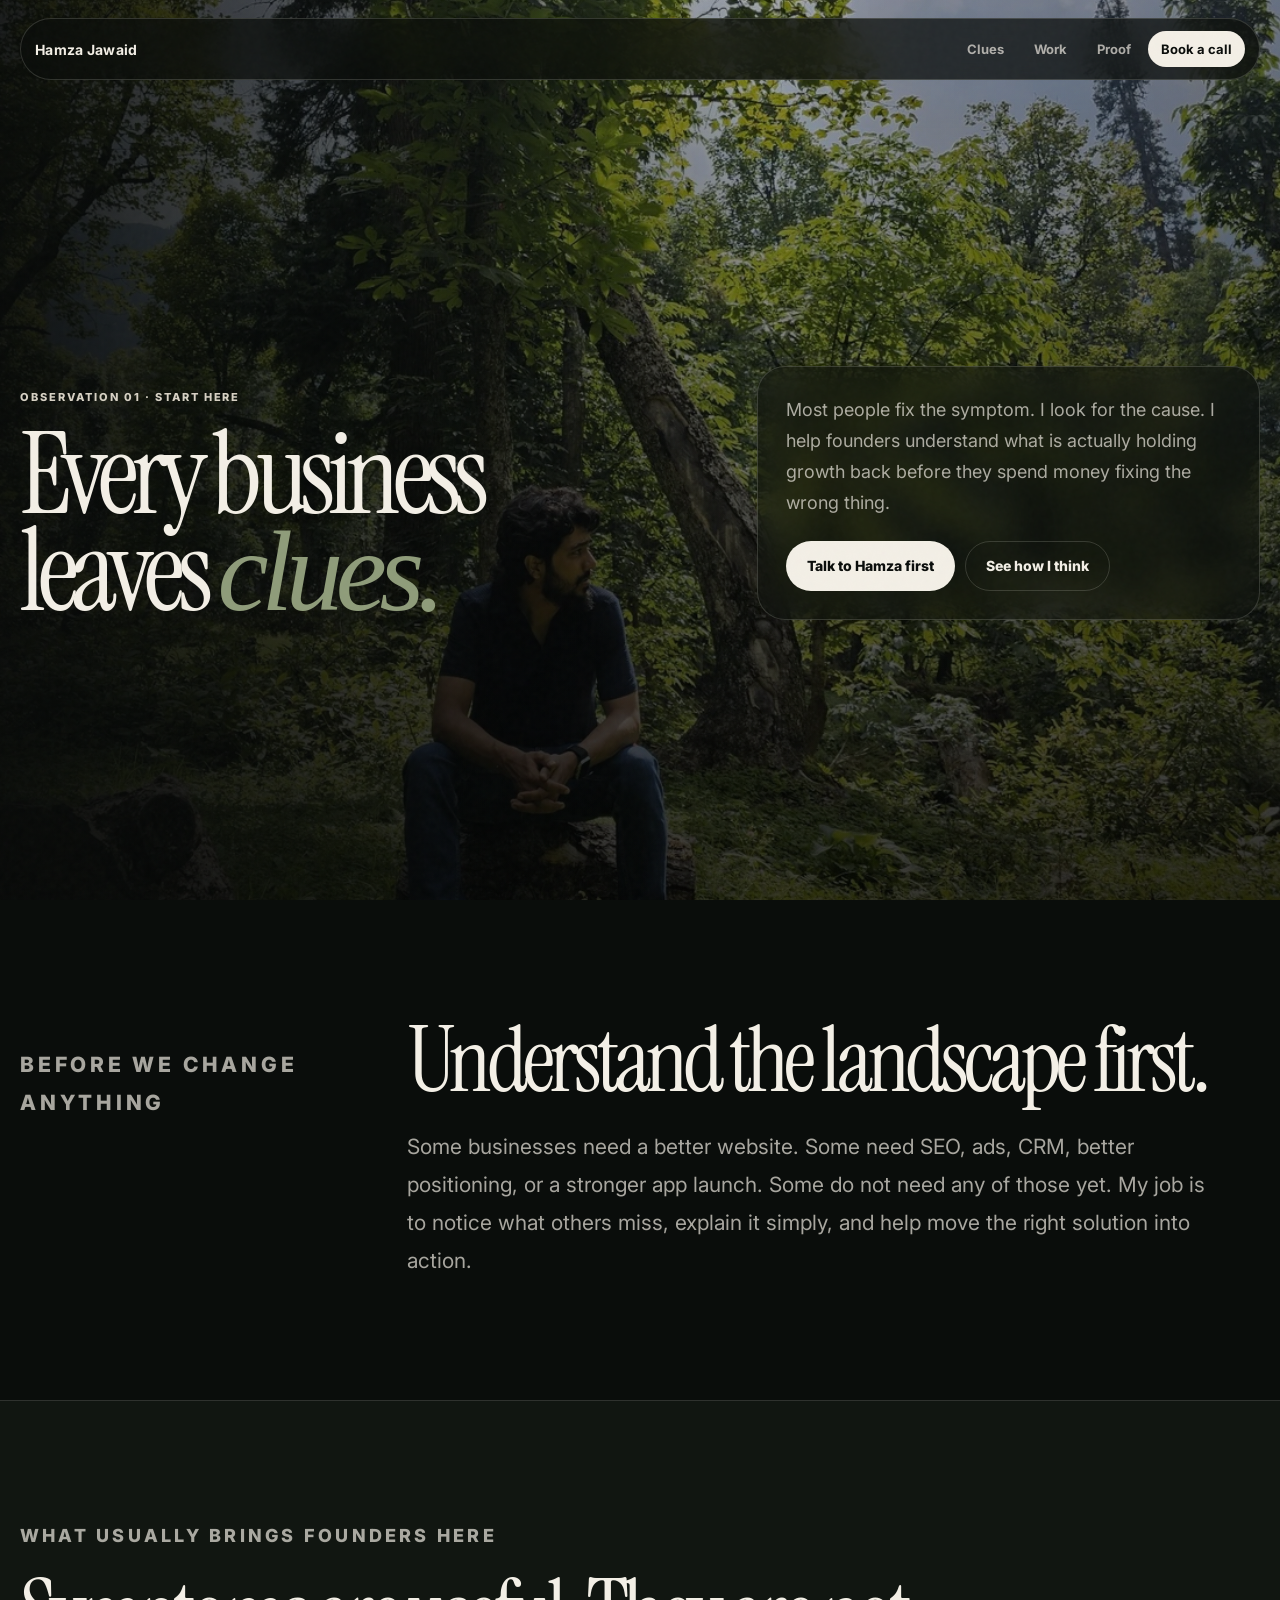
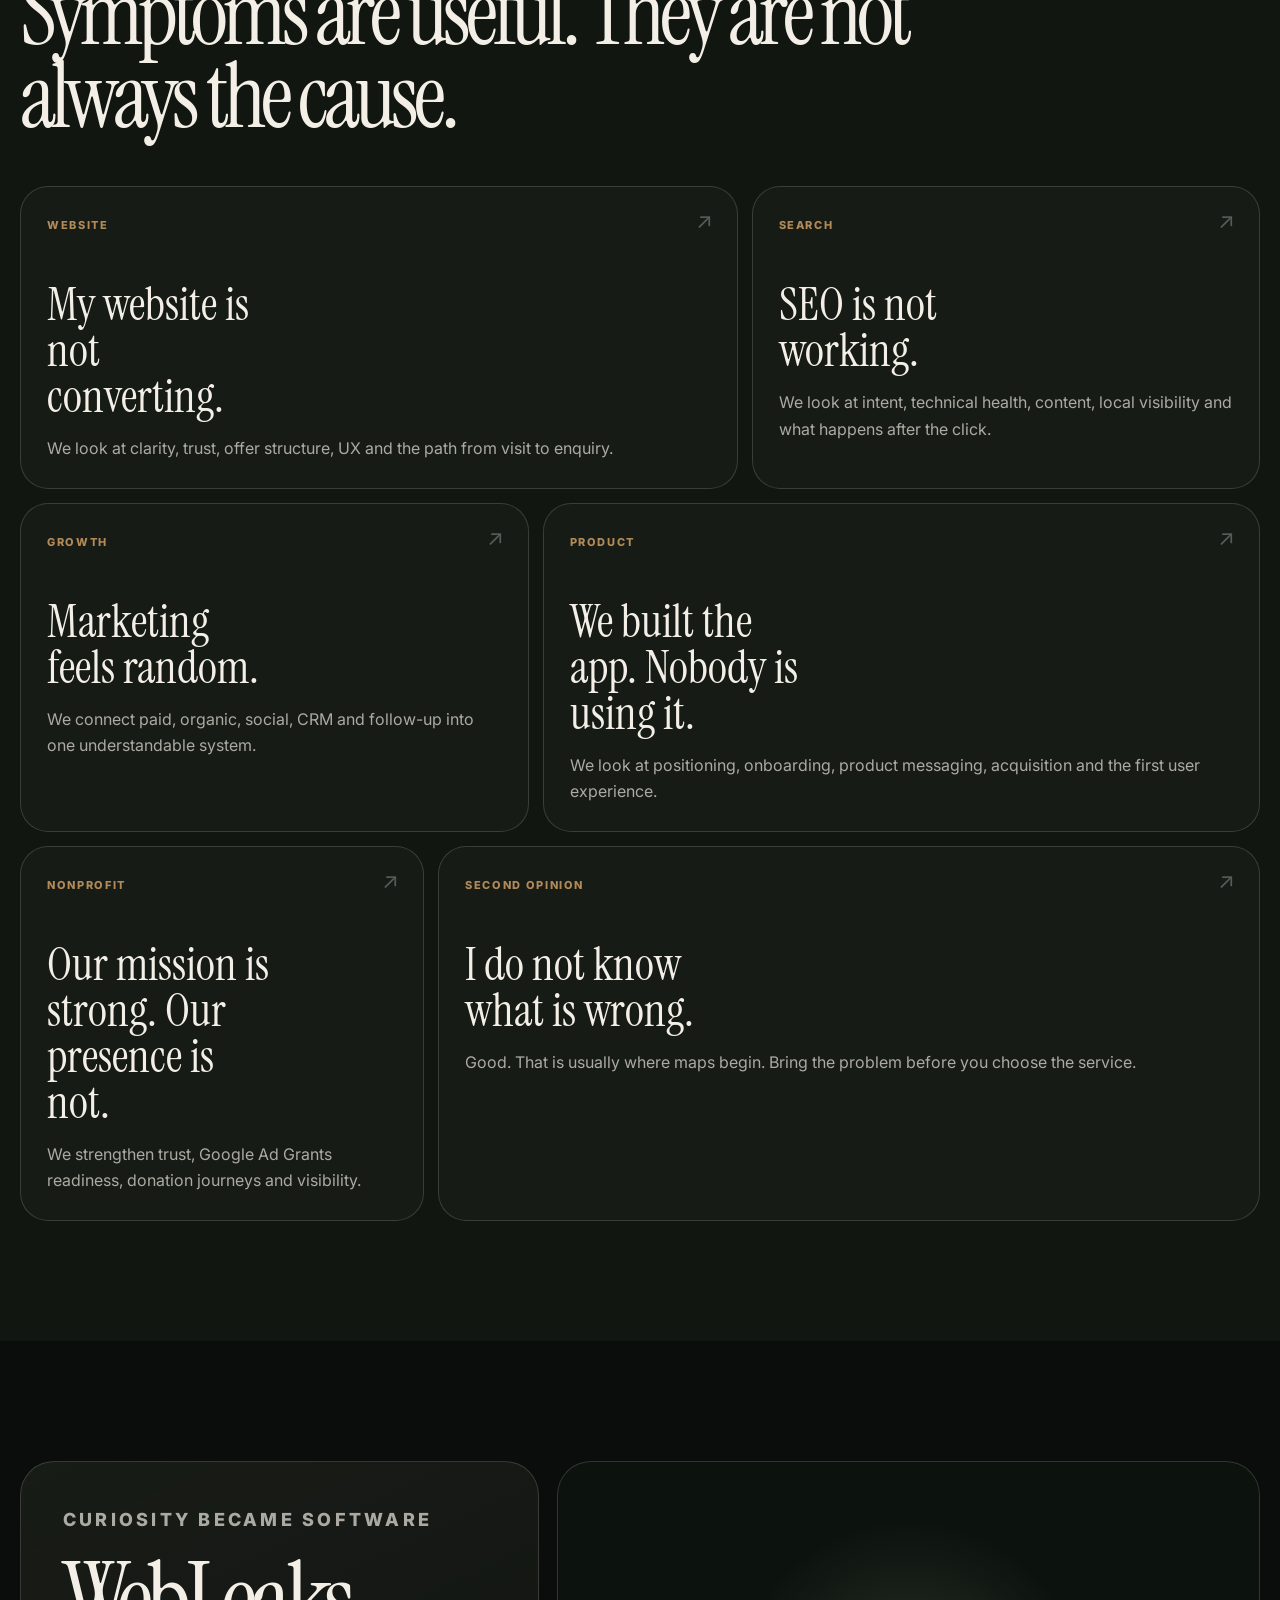
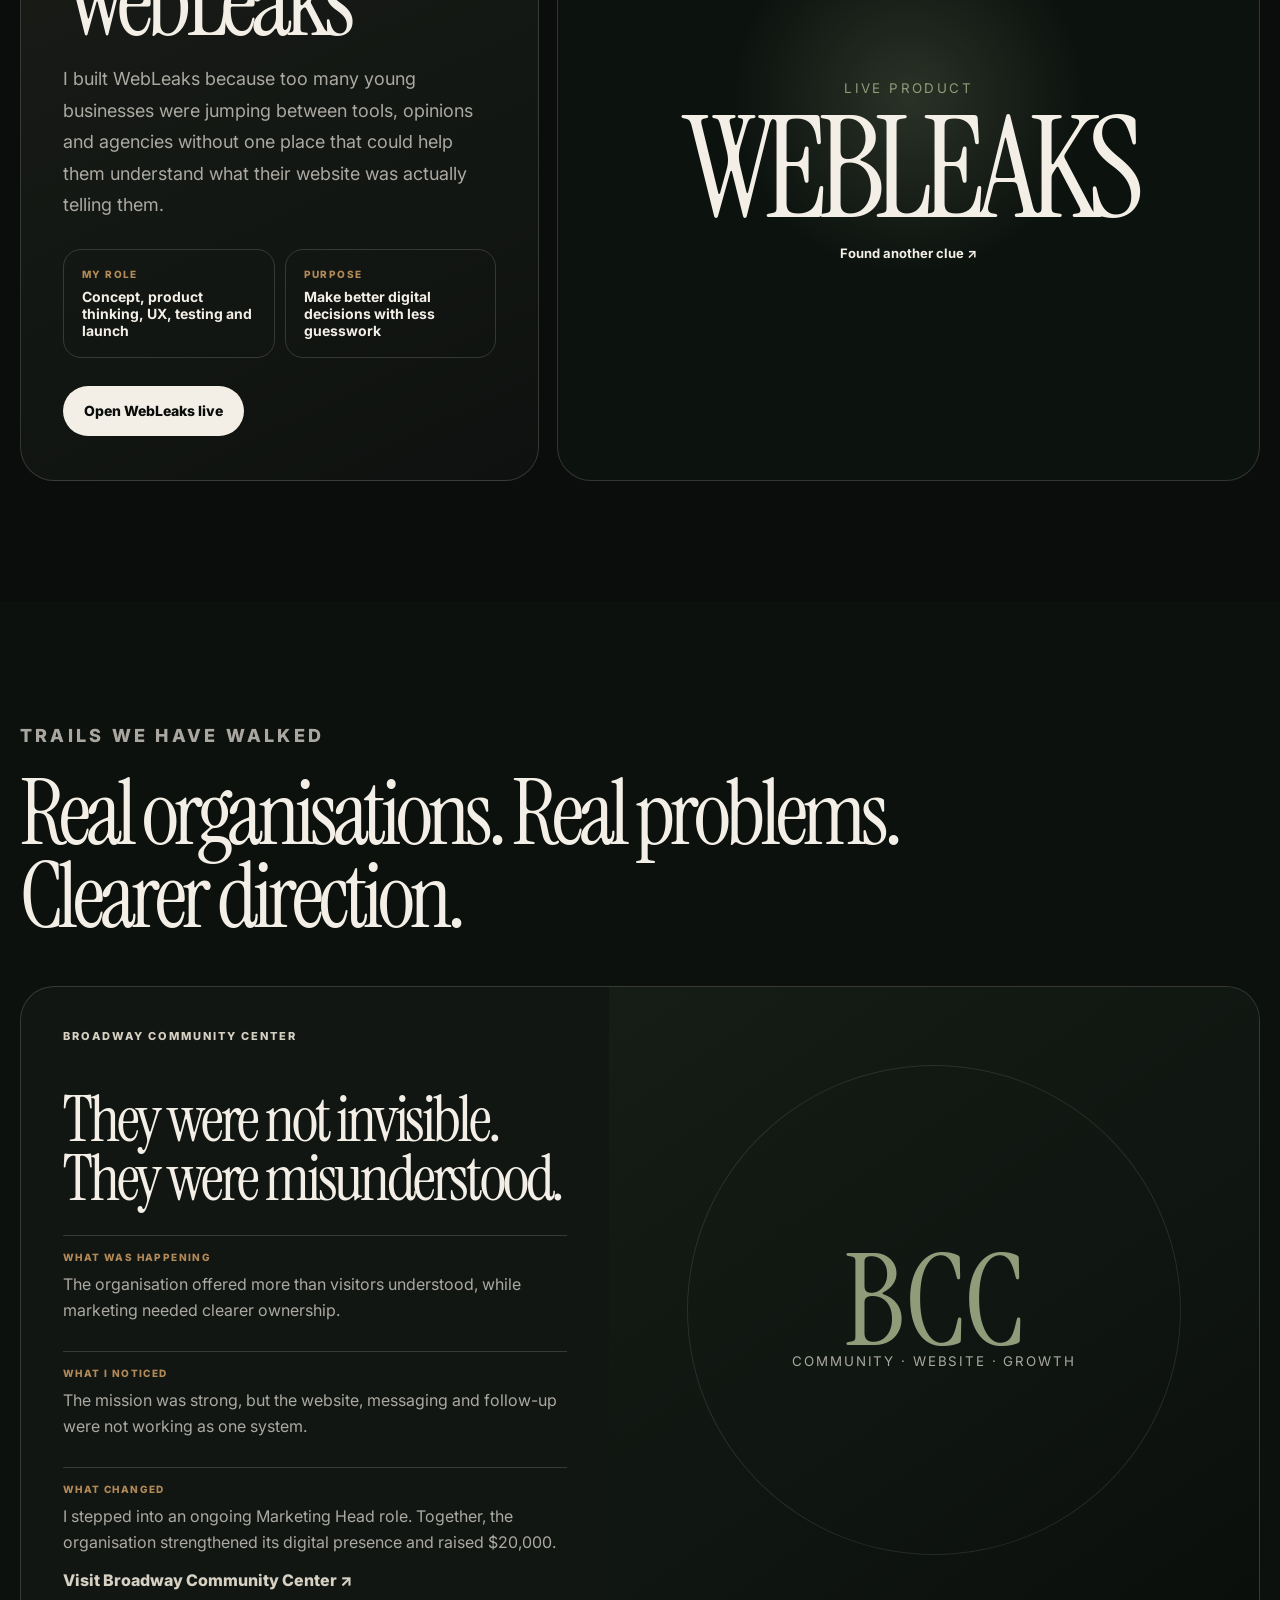
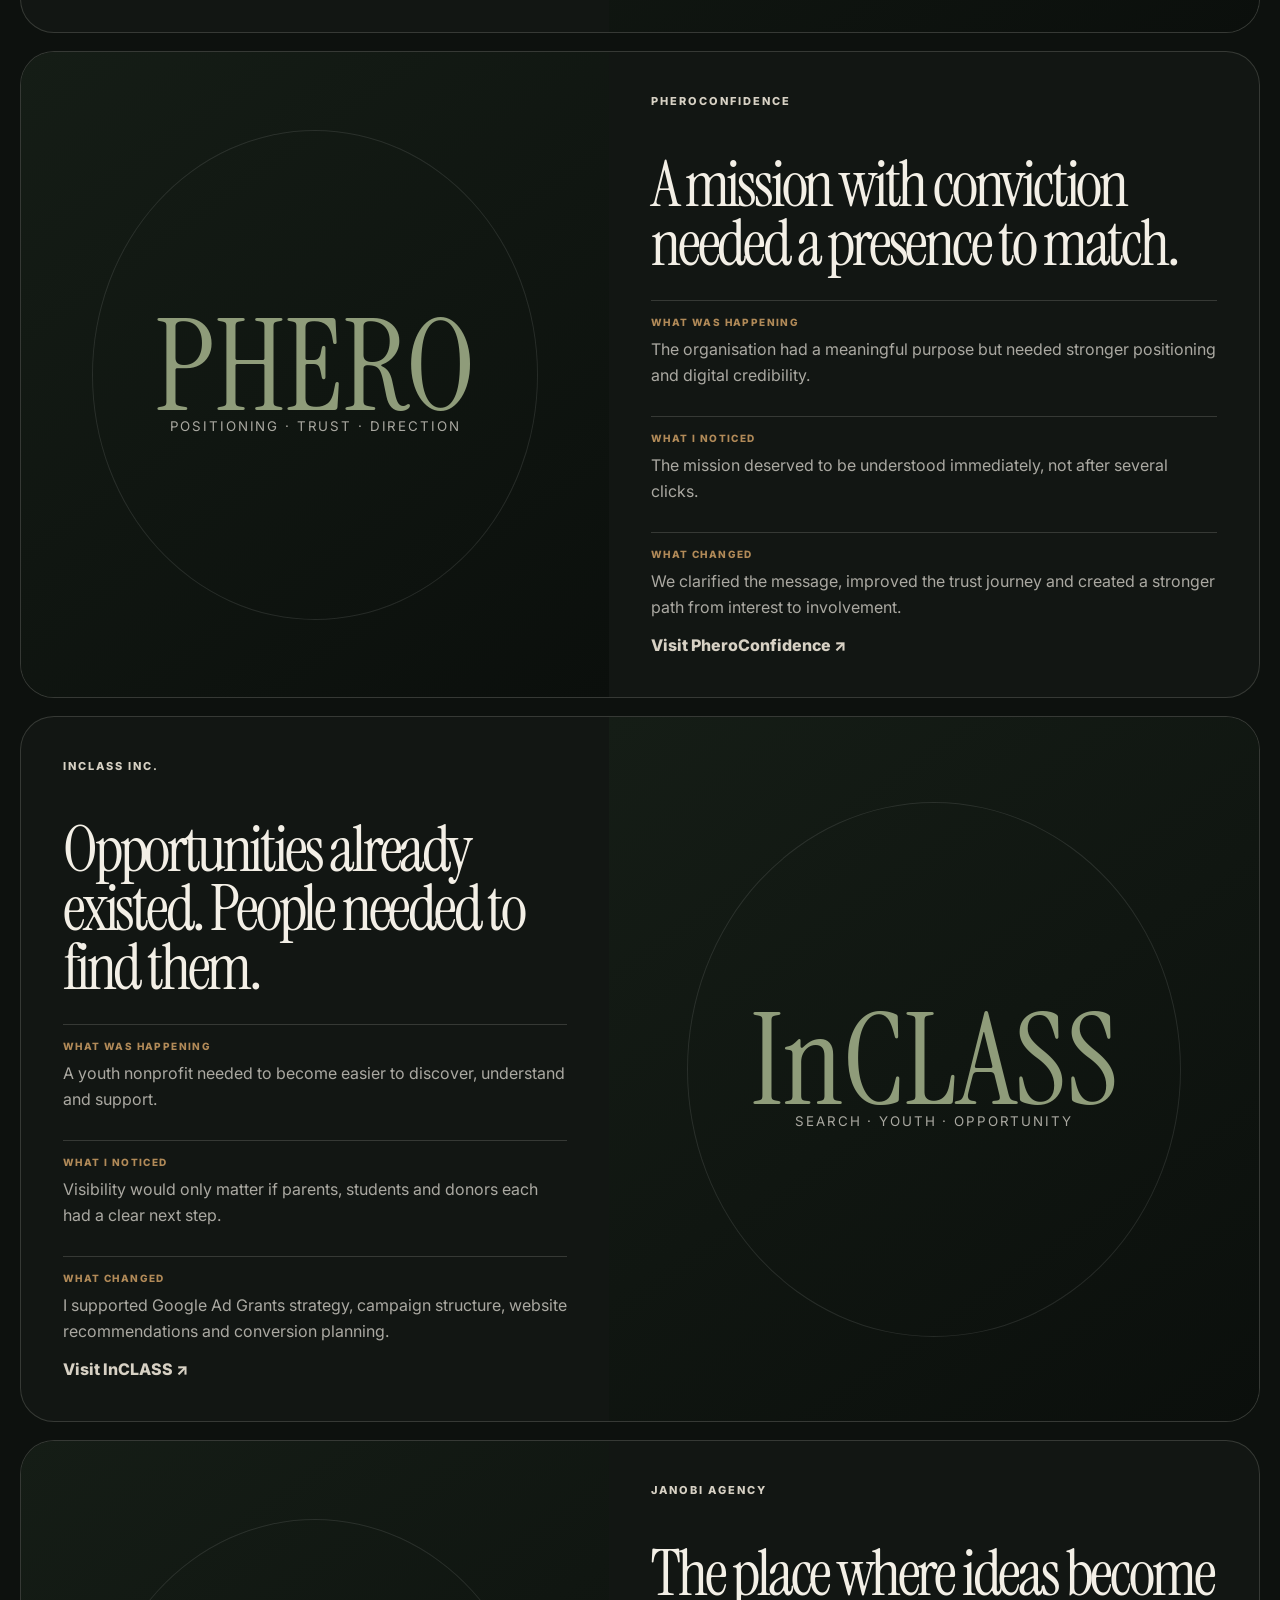
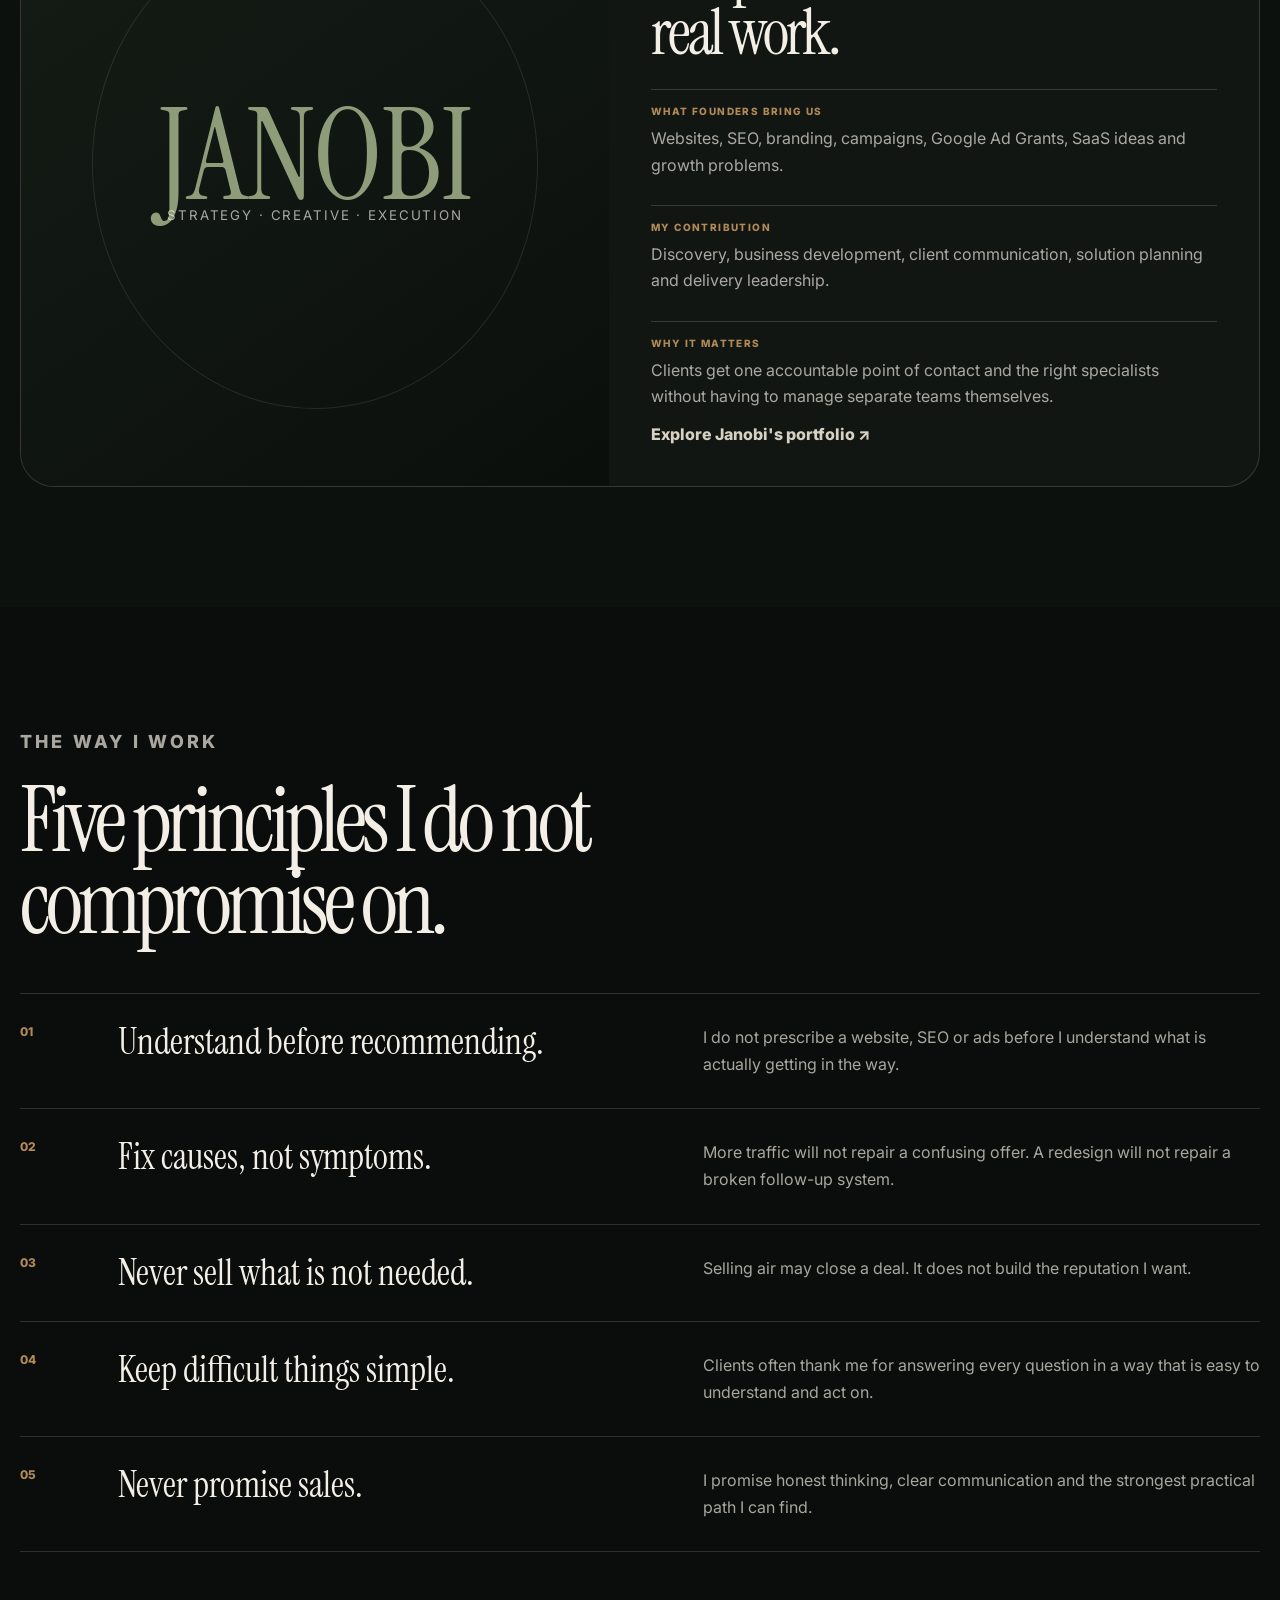
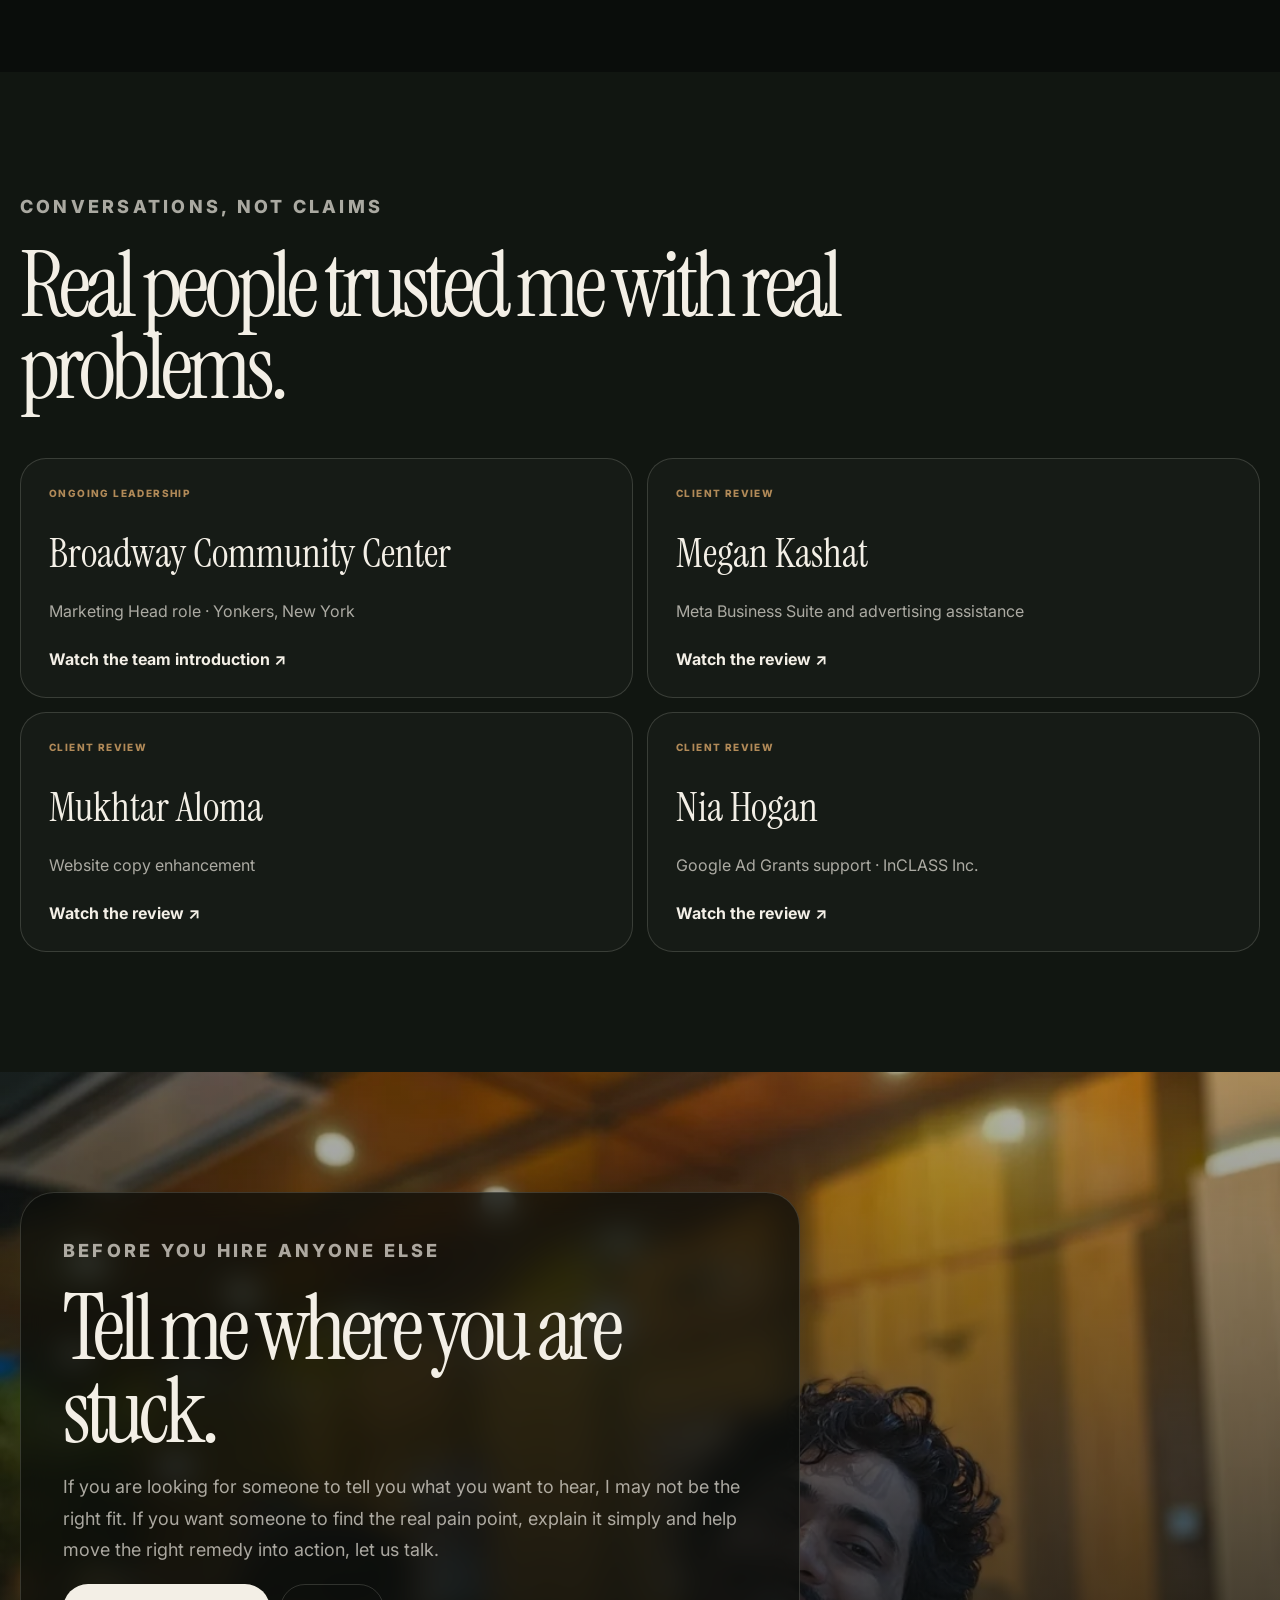
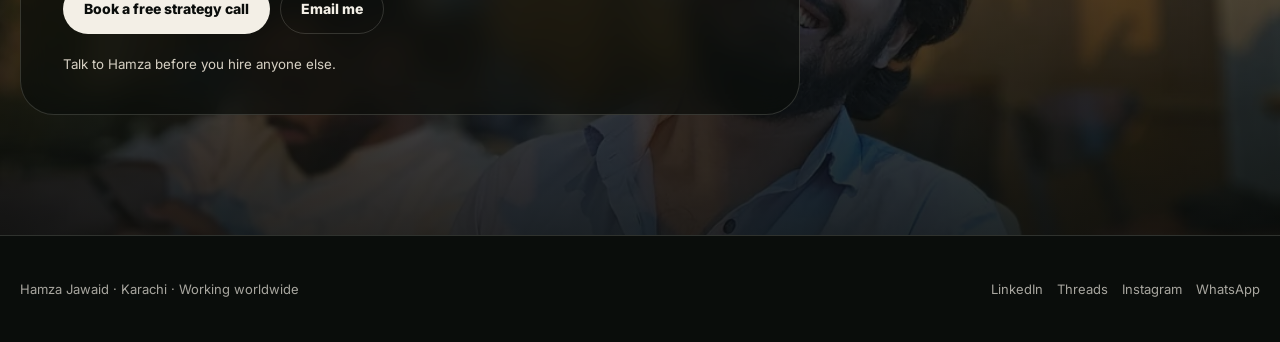
==== commit debe011d: "Launch Hamza trail-inspired personal brand" ====
--- a/index.html
+++ b/index.html
@@ -3,99 +3,177 @@
 <head>
   <meta charset="utf-8" />
   <meta name="viewport" content="width=device-width, initial-scale=1" />
-  <meta name="description" content="Talk to Hamza Jawaid about websites, SEO, Google Ads, Meta Ads, CRM, Google Ad Grants, SaaS launches, app development and growth strategy." />
-  <meta name="theme-color" content="#080a09" />
-  <meta property="og:title" content="Hamza Jawaid — Websites, Marketing, SaaS & App Growth" />
-  <meta property="og:description" content="One person to start with when your website, marketing, CRM, SaaS product or app growth is stuck." />
+  <meta name="description" content="Hamza Jawaid helps founders understand what is actually holding their business back before they spend money fixing the wrong problem." />
+  <meta name="theme-color" content="#0a0d0b" />
+  <meta property="og:title" content="Hamza Jawaid — Every business leaves clues" />
+  <meta property="og:description" content="Talk to Hamza before you hire anyone else. Websites, SEO, marketing, CRM, SaaS, apps and nonprofit growth start with finding the real problem." />
   <meta property="og:type" content="website" />
   <meta property="og:image" content="linkedin-banner.webp" />
   <link rel="canonical" href="https://hjbehari.github.io/hamza-portfolio/" />
-  <title>Hamza Jawaid — Websites, Marketing, SaaS & App Growth</title>
+  <title>Hamza Jawaid</title>
   <link rel="preconnect" href="https://fonts.googleapis.com" />
   <link rel="preconnect" href="https://fonts.gstatic.com" crossorigin />
   <link href="https://fonts.googleapis.com/css2?family=Instrument+Serif:ital@0;1&family=Inter:wght@400;500;600;700;800&display=swap" rel="stylesheet" />
-  <link rel="preload" href="about-profile.webp" as="image" fetchpriority="high" />
-  <link rel="stylesheet" href="v4/styles.css" />
-  <link rel="stylesheet" href="v4/motion.css" />
-  <link rel="stylesheet" href="v4/contact-photo.css" />
-  <link rel="stylesheet" href="v4/buyer-intent.css" />
-  <link rel="stylesheet" href="v4/bookings.css" />
-  <script src="v4/main.js" defer></script>
+  <link rel="preload" href="field-profile.webp" as="image" fetchpriority="high" />
+  <link rel="stylesheet" href="trail.css" />
+  <script src="trail.js" defer></script>
 </head>
 <body>
-  <div class="progress" aria-hidden="true"><span></span></div>
-  <header class="site-header">
-    <a class="brand" href="#top" aria-label="Hamza Jawaid homepage"><img src="janobi-logo-tile.png" alt="Janobi logo" /><span><strong>Hamza Jawaid</strong><small>Websites · Marketing · Growth</small></span></a>
-    <nav aria-label="Primary navigation"><a href="#work">Work</a><a href="#capabilities">Capabilities</a><a class="nav-cta" href="https://calendly.com/hamzabehari/30min" target="_blank" rel="noopener">Book a call</a></nav>
+  <header class="nav" aria-label="Primary navigation">
+    <a href="#top"><strong>Hamza Jawaid</strong></a>
+    <div class="nav-links">
+      <a href="#clues">Clues</a>
+      <a href="#work">Work</a>
+      <a href="#proof">Proof</a>
+      <a class="cta" href="https://calendly.com/hamzabehari/30min" target="_blank" rel="noopener">Book a call</a>
+    </div>
   </header>
 
   <main id="top">
-    <section class="hero section buyer-hero">
-      <div class="container hero-grid">
-        <div class="hero-copy reveal">
-          <p class="eyebrow capability-eyebrow">Websites · SEO · Google Ads · Meta Ads · CRM · SaaS &amp; App Growth</p>
-          <h1>Got a digital problem? Talk to me before you hire the wrong person.</h1>
-          <p class="lead">I help businesses, nonprofits and founders work out what is actually holding growth back, then lead the right solution across websites, marketing, CRM, SaaS products and app development.</p>
-          <p class="delivery-note">You do not need to know whether the answer is SEO, ads, a redesign, automation or development. Bring me the problem. I will help diagnose it, explain the options clearly and move the right work into execution.</p>
-          <div class="actions"><a class="button primary" href="https://calendly.com/hamzabehari/30min" target="_blank" rel="noopener">Book a free strategy call</a><a class="button ghost" href="#webleaks">See what I have built</a></div>
-          <div class="booking-reassurance"><span>30 minutes</span><span>No generic sales pitch</span><span>Leave with a clearer next step</span></div>
-          <div class="capability-strip" aria-label="Core capabilities"><span>Websites</span><span>SEO &amp; SEM</span><span>Google &amp; Meta Ads</span><span>SMM</span><span>CRM &amp; Automation</span><span>SaaS &amp; Apps</span><span>Google Ad Grants</span></div>
+    <section class="hero">
+      <div class="shell hero-inner">
+        <div data-reveal>
+          <p class="chapter">Observation 01 · Start here</p>
+          <h1>Every business leaves <em>clues.</em></h1>
         </div>
-        <div class="hero-visual reveal delay-1">
-          <figure class="portrait-shell"><img src="about-profile.webp" alt="Hamza Jawaid smiling" fetchpriority="high" decoding="async" /></figure>
-          <div class="portrait-note"><strong>Start with Hamza.</strong><span>Clear advice, fast replies, and the right specialists when needed.</span></div>
+        <div class="hero-copy" data-reveal>
+          <p>Most people fix the symptom. I look for the cause. I help founders understand what is actually holding growth back before they spend money fixing the wrong thing.</p>
+          <div class="hero-actions">
+            <a class="btn primary" href="https://calendly.com/hamzabehari/30min" target="_blank" rel="noopener">Talk to Hamza first</a>
+            <a class="btn" href="#clues">See how I think</a>
+          </div>
         </div>
       </div>
     </section>
 
-    <section class="section featured-product" id="webleaks">
-      <div class="container product-grid">
-        <div class="product-copy reveal">
-          <p class="eyebrow">Featured product · Built by Hamza</p>
+    <section class="manifesto" id="clues">
+      <div class="shell manifesto-grid">
+        <p class="chapter" data-reveal>Before we change anything</p>
+        <div data-reveal>
+          <h2>Understand the landscape first.</h2>
+          <p>Some businesses need a better website. Some need SEO, ads, CRM, better positioning, or a stronger app launch. Some do not need any of those yet. My job is to notice what others miss, explain it simply, and help move the right solution into action.</p>
+        </div>
+      </div>
+    </section>
+
+    <section class="symptoms">
+      <div class="shell">
+        <div class="section-head" data-reveal>
+          <p class="chapter">What usually brings founders here</p>
+          <h2>Symptoms are useful. They are not always the cause.</h2>
+        </div>
+        <div class="symptom-grid">
+          <article class="symptom" data-reveal><span>Website</span><h3>My website is not converting.</h3><p>We look at clarity, trust, offer structure, UX and the path from visit to enquiry.</p></article>
+          <article class="symptom" data-reveal><span>Search</span><h3>SEO is not working.</h3><p>We look at intent, technical health, content, local visibility and what happens after the click.</p></article>
+          <article class="symptom" data-reveal><span>Growth</span><h3>Marketing feels random.</h3><p>We connect paid, organic, social, CRM and follow-up into one understandable system.</p></article>
+          <article class="symptom" data-reveal><span>Product</span><h3>We built the app. Nobody is using it.</h3><p>We look at positioning, onboarding, product messaging, acquisition and the first user experience.</p></article>
+          <article class="symptom" data-reveal><span>Nonprofit</span><h3>Our mission is strong. Our presence is not.</h3><p>We strengthen trust, Google Ad Grants readiness, donation journeys and visibility.</p></article>
+          <article class="symptom" data-reveal><span>Second opinion</span><h3>I do not know what is wrong.</h3><p>Good. That is usually where maps begin. Bring the problem before you choose the service.</p></article>
+        </div>
+      </div>
+    </section>
+
+    <section class="product" id="webleaks">
+      <div class="shell product-grid">
+        <div class="product-copy" data-reveal>
+          <p class="chapter">Curiosity became software</p>
           <h2>WebLeaks</h2>
-          <p class="product-lead">A working web product I created from an idea and turned into something people can actually use.</p>
-          <div class="product-points"><div><span>What it proves</span><p>I do not only advise from the sidelines. I can shape a product, organise the user journey, make decisions, work through delivery and launch a functioning application.</p></div><div><span>My contribution</span><p>Product concept, structure, UX thinking, delivery direction, testing, positioning and launch.</p></div><div><span>Why it belongs here</span><p>It shows how I think when the problem is not merely a website or campaign, but a digital product that has to make sense and work.</p></div></div>
-          <div class="actions"><a class="button primary" href="https://betawebleaks.up.railway.app" target="_blank" rel="noopener">Open WebLeaks live</a><a class="button ghost" href="https://calendly.com/hamzabehari/30min" target="_blank" rel="noopener">Discuss your app idea</a></div>
+          <p>I built WebLeaks because too many young businesses were jumping between tools, opinions and agencies without one place that could help them understand what their website was actually telling them.</p>
+          <div class="product-meta">
+            <div><span>My role</span><strong>Concept, product thinking, UX, testing and launch</strong></div>
+            <div><span>Purpose</span><strong>Make better digital decisions with less guesswork</strong></div>
+          </div>
+          <a class="btn primary" href="https://betawebleaks.up.railway.app" target="_blank" rel="noopener">Open WebLeaks live</a>
         </div>
-        <a class="product-browser reveal delay-1" href="https://betawebleaks.up.railway.app" target="_blank" rel="noopener" aria-label="Open WebLeaks live product">
-          <div class="browser-bar"><i></i><i></i><i></i><span>betawebleaks.up.railway.app</span></div>
-          <div class="browser-stage"><span>LIVE PRODUCT</span><strong>WEBLEAKS</strong><small>Concept · UX · Product · Launch</small><b>Open the working app ↗</b></div>
+        <a class="product-screen" href="https://betawebleaks.up.railway.app" target="_blank" rel="noopener" data-reveal>
+          <small>LIVE PRODUCT</small>
+          <strong>WEBLEAKS</strong>
+          <b>Found another clue ↗</b>
         </a>
       </div>
     </section>
 
-    <section class="section capabilities" id="capabilities">
-      <div class="container section-head reveal"><p class="eyebrow">Where I can help</p><h2>Whatever is stuck, this is a good place to start.</h2><p class="section-intro">The value is not pretending every problem needs the same service. It is identifying the right move and bringing together the people and systems needed to deliver it.</p></div>
-      <div class="container capability-grid">
-        <article class="capability-card reveal"><span>01</span><h3>Websites &amp; landing pages</h3><p>Planning, copy, UX direction, WordPress, Shopify and custom builds delivered with the right design and development support.</p><strong>For websites that need to look credible and convert.</strong></article>
-        <article class="capability-card reveal"><span>02</span><h3>SEO, SEM &amp; paid growth</h3><p>Search strategy, Google Ads, Meta Ads, campaign planning, conversion journeys and performance-focused improvements.</p><strong>For businesses that need qualified attention, not empty traffic.</strong></article>
-        <article class="capability-card reveal"><span>03</span><h3>SaaS &amp; app development</h3><p>Product positioning, MVP planning, UX journeys, launch strategy, user acquisition and coordinated delivery with developers.</p><strong>For founders who need product and marketing to move together.</strong></article>
-        <article class="capability-card reveal"><span>04</span><h3>CRM, funnels &amp; automation</h3><p>HubSpot, lead capture, follow-up systems, customer journeys, email flows and clearer handoffs between marketing and sales.</p><strong>For teams losing leads because everything depends on memory.</strong></article>
-        <article class="capability-card reveal"><span>05</span><h3>Nonprofit growth</h3><p>Google Ad Grants, donation and volunteer journeys, website trust, campaign structure and practical communications support.</p><strong>For nonprofits that deserve to look as credible as their work.</strong></article>
-        <article class="capability-card capability-card-human reveal"><span>How I work</span><h3>I listen before I prescribe.</h3><p>If the website is not the real problem, I will not pretend it is. You will know what I recommend, why it matters and what happens next.</p><strong>Honest advice. Clear communication. Fast replies.</strong></article>
+    <section class="trails" id="work">
+      <div class="shell">
+        <div class="section-head" data-reveal>
+          <p class="chapter">Trails we have walked</p>
+          <h2>Real organisations. Real problems. Clearer direction.</h2>
+        </div>
+        <div class="trail-list">
+          <article class="trail" data-reveal>
+            <div class="trail-copy"><p class="chapter">Broadway Community Center</p><h3>They were not invisible. They were misunderstood.</h3><div class="trail-story"><div><span>What was happening</span><p>The organisation offered more than visitors understood, while marketing needed clearer ownership.</p></div><div><span>What I noticed</span><p>The mission was strong, but the website, messaging and follow-up were not working as one system.</p></div><div><span>What changed</span><p>I stepped into an ongoing Marketing Head role. Together, the organisation strengthened its digital presence and raised $20,000.</p></div></div><a href="https://yonkersbcc.org/" target="_blank" rel="noopener">Visit Broadway Community Center ↗</a></div>
+            <div class="trail-art"><strong>BCC</strong><small>Community · Website · Growth</small></div>
+          </article>
+
+          <article class="trail" data-reveal>
+            <div class="trail-copy"><p class="chapter">PheroConfidence</p><h3>A mission with conviction needed a presence to match.</h3><div class="trail-story"><div><span>What was happening</span><p>The organisation had a meaningful purpose but needed stronger positioning and digital credibility.</p></div><div><span>What I noticed</span><p>The mission deserved to be understood immediately, not after several clicks.</p></div><div><span>What changed</span><p>We clarified the message, improved the trust journey and created a stronger path from interest to involvement.</p></div></div><a href="https://pheroconfidence.com/" target="_blank" rel="noopener">Visit PheroConfidence ↗</a></div>
+            <div class="trail-art"><strong>PHERO</strong><small>Positioning · Trust · Direction</small></div>
+          </article>
+
+          <article class="trail" data-reveal>
+            <div class="trail-copy"><p class="chapter">InCLASS Inc.</p><h3>Opportunities already existed. People needed to find them.</h3><div class="trail-story"><div><span>What was happening</span><p>A youth nonprofit needed to become easier to discover, understand and support.</p></div><div><span>What I noticed</span><p>Visibility would only matter if parents, students and donors each had a clear next step.</p></div><div><span>What changed</span><p>I supported Google Ad Grants strategy, campaign structure, website recommendations and conversion planning.</p></div></div><a href="https://inclassinc.org/" target="_blank" rel="noopener">Visit InCLASS ↗</a></div>
+            <div class="trail-art"><strong>InCLASS</strong><small>Search · Youth · Opportunity</small></div>
+          </article>
+
+          <article class="trail" data-reveal>
+            <div class="trail-copy"><p class="chapter">Janobi Agency</p><h3>The place where ideas become real work.</h3><div class="trail-story"><div><span>What founders bring us</span><p>Websites, SEO, branding, campaigns, Google Ad Grants, SaaS ideas and growth problems.</p></div><div><span>My contribution</span><p>Discovery, business development, client communication, solution planning and delivery leadership.</p></div><div><span>Why it matters</span><p>Clients get one accountable point of contact and the right specialists without having to manage separate teams themselves.</p></div></div><a href="https://janobi.agency/work" target="_blank" rel="noopener">Explore Janobi's portfolio ↗</a></div>
+            <div class="trail-art"><strong>JANOBI</strong><small>Strategy · Creative · Execution</small></div>
+          </article>
+        </div>
       </div>
     </section>
 
-    <section class="section work" id="work">
-      <div class="container section-head reveal"><p class="eyebrow">Selected client work</p><h2>Strategy that moves into real execution.</h2><p class="section-intro">My role changes by project: sometimes I work directly, sometimes I lead delivery with Janobi’s specialists. The problem still has one accountable person moving it forward.</p></div>
-      <div class="container work-list">
-        <article class="case case-janobi featured-case reveal"><div class="case-copy"><p class="case-kicker">01 · Agency delivery across web, brand and growth</p><h3>Janobi Agency</h3><div class="case-story"><div><span>What clients bring us</span><p>Websites, branding, Google Ad Grants, SEO, advertising, funnels, SaaS ideas and growth problems that need several skills working together.</p></div><div><span>My contribution</span><p>Discovery, business development, client communication, solution planning, activation and coordinating the right specialists through delivery.</p></div><div><span>Why it matters</span><p>Clients get one accountable point of contact without managing separate designers, developers and marketers themselves.</p></div></div><a href="https://janobi.agency/work" target="_blank" rel="noopener">Explore Janobi's portfolio ↗</a></div><div class="case-art"><span>Web · Brand · Growth</span><strong>JANOBI</strong><small>Specialists working as one team</small></div></article>
-        <div class="trust-strip reveal"><span>Experience across</span><strong>Websites</strong><i>·</i><strong>SEO &amp; Ads</strong><i>·</i><strong>CRM</strong><i>·</i><strong>Nonprofits</strong><i>·</i><strong>Products &amp; Apps</strong></div>
-        <article class="case case-bcc reveal"><div class="case-copy"><p class="case-kicker">02 · Marketing leadership, website and visibility</p><h3>Broadway Community Center</h3><div class="case-story"><div><span>The problem</span><p>The organisation offered more than visitors understood, while marketing, website updates and communications needed clearer ownership.</p></div><div><span>My contribution</span><p>Ongoing Marketing Head support, website strategy and updates, content direction, campaign planning, team communication and local visibility.</p></div><div><span>Current relationship</span><p>An ongoing leadership role rather than a one-off website delivery.</p></div></div><a href="https://yonkersbcc.org/" target="_blank" rel="noopener">Visit organisation ↗</a></div><div class="case-art"><span>Yonkers</span><strong>BCC</strong><small>Website · Marketing · Community</small></div></article>
-        <article class="case case-inclass reveal"><div class="case-copy"><p class="case-kicker">03 · Google Ad Grants and nonprofit growth</p><h3>InCLASS Inc.</h3><div class="case-story"><div><span>The problem</span><p>A youth nonprofit needed to become easier to find, understand and support online.</p></div><div><span>My contribution</span><p>Google Ad Grants strategy, campaign structure, website recommendations, conversion planning and ongoing guidance.</p></div><div><span>Why it mattered</span><p>Traffic only becomes valuable when each audience understands the next step.</p></div></div><a href="https://inclassinc.org/" target="_blank" rel="noopener">Visit organisation ↗</a></div><div class="case-art"><span>Google Ad Grants</span><strong>InCLASS</strong><small>Search · UX · Conversion</small></div></article>
-        <article class="case case-phero reveal"><div class="case-copy"><p class="case-kicker">04 · Positioning and digital growth direction</p><h3>PheroConfidence</h3><div class="case-story"><div><span>The problem</span><p>The mission needed a stronger digital presence that matched the confidence and ambition behind the organisation.</p></div><div><span>My contribution</span><p>Positioning, trust strategy, clearer messaging and a more credible journey from first interest to involvement.</p></div><div><span>Why it mattered</span><p>A meaningful cause can still lose people when its story and next action are not immediately clear.</p></div></div><a href="https://pheroconfidence.com/" target="_blank" rel="noopener">Visit organisation ↗</a></div><div class="case-art"><span>Positioning</span><strong>PHERO</strong><small>Brand · Trust · Growth</small></div></article>
-        <article class="case case-megan reveal"><div class="case-copy"><p class="case-kicker">05 · Meta platform and advertising support</p><h3>Megan Kashat</h3><div class="case-story"><div><span>The problem</span><p>Meta Business Suite and advertising tools had become harder to navigate than they needed to be.</p></div><div><span>My contribution</span><p>Direct troubleshooting, advertising guidance, account support and practical help turning confusing tools into clear next steps.</p></div><div><span>Why it mattered</span><p>Even good platforms become useless when the person using them feels stuck.</p></div></div><a href="https://www.megankashat.com/" target="_blank" rel="noopener">Visit website ↗</a></div><div class="case-art"><span>Meta support</span><strong>MEGAN</strong><small>Ads · Accounts · Clarity</small></div></article>
+    <section class="principles">
+      <div class="shell">
+        <div class="section-head" data-reveal><p class="chapter">The way I work</p><h2>Five principles I do not compromise on.</h2></div>
+        <div class="principle-list">
+          <div class="principle" data-reveal><span>01</span><h3>Understand before recommending.</h3><p>I do not prescribe a website, SEO or ads before I understand what is actually getting in the way.</p></div>
+          <div class="principle" data-reveal><span>02</span><h3>Fix causes, not symptoms.</h3><p>More traffic will not repair a confusing offer. A redesign will not repair a broken follow-up system.</p></div>
+          <div class="principle" data-reveal><span>03</span><h3>Never sell what is not needed.</h3><p>Selling air may close a deal. It does not build the reputation I want.</p></div>
+          <div class="principle" data-reveal><span>04</span><h3>Keep difficult things simple.</h3><p>Clients often thank me for answering every question in a way that is easy to understand and act on.</p></div>
+          <div class="principle" data-reveal><span>05</span><h3>Never promise sales.</h3><p>I promise honest thinking, clear communication and the strongest practical path I can find.</p></div>
+        </div>
       </div>
     </section>
 
-    <section class="section proof"><div class="container section-head reveal"><p class="eyebrow">Client proof</p><h2>Real people who trusted me with real problems.</h2></div><div class="container proof-grid"><a class="proof-card reveal" href="https://www.facebook.com/share/r/1BaTH5Ckxs/" target="_blank" rel="noopener"><span>Ongoing leadership</span><h3>Broadway Community Center</h3><p>Marketing Head role · Yonkers, New York</p><strong>Watch team introduction ↗</strong></a><a class="proof-card reveal" href="https://www.instagram.com/s/aGlnaGxpZ2h0OjE4MDY5MjYzMDIxNjkwNjA3?story_media_id=3914909284853227023_1410712384&igsh=MW43eXZxZG82eDI5Nw==" target="_blank" rel="noopener"><span>Client review</span><h3>Megan Kashat</h3><p>Meta Business Suite and advertising assistance</p><strong>Watch review ↗</strong></a><a class="proof-card reveal" href="https://www.instagram.com/s/aGlnaGxpZ2h0OjE4MDY5MjYzMDIxNjkwNjA3?story_media_id=3902056190972871374_1410712384&igsh=MW43eXZxZG82eDI5Nw==" target="_blank" rel="noopener"><span>Client review</span><h3>Mukhtar Aloma</h3><p>Website copy enhancement</p><strong>Watch review ↗</strong></a><a class="proof-card reveal" href="https://www.instagram.com/s/aGlnaGxpZ2h0OjE4MDY5MjYzMDIxNjkwNjA3?story_media_id=3907266950735633816_1410712384&igsh=MW43eXZxZG82eDI5Nw==" target="_blank" rel="noopener"><span>Client review</span><h3>Nia Hogan</h3><p>Google Ad Grants support · InCLASS Inc.</p><strong>Watch review ↗</strong></a></div></section>
+    <section class="proof" id="proof">
+      <div class="shell">
+        <div class="section-head" data-reveal><p class="chapter">Conversations, not claims</p><h2>Real people trusted me with real problems.</h2></div>
+        <div class="proof-grid">
+          <a class="proof-card" href="https://www.facebook.com/share/r/1BaTH5Ckxs/" target="_blank" rel="noopener" data-reveal><span>Ongoing leadership</span><h3>Broadway Community Center</h3><p>Marketing Head role · Yonkers, New York</p><strong>Watch the team introduction ↗</strong></a>
+          <a class="proof-card" href="https://www.instagram.com/s/aGlnaGxpZ2h0OjE4MDY5MjYzMDIxNjkwNjA3?story_media_id=3914909284853227023_1410712384&igsh=MW43eXZxZG82eDI5Nw==" target="_blank" rel="noopener" data-reveal><span>Client review</span><h3>Megan Kashat</h3><p>Meta Business Suite and advertising assistance</p><strong>Watch the review ↗</strong></a>
+          <a class="proof-card" href="https://www.instagram.com/s/aGlnaGxpZ2h0OjE4MDY5MjYzMDIxNjkwNjA3?story_media_id=3902056190972871374_1410712384&igsh=MW43eXZxZG82eDI5Nw==" target="_blank" rel="noopener" data-reveal><span>Client review</span><h3>Mukhtar Aloma</h3><p>Website copy enhancement</p><strong>Watch the review ↗</strong></a>
+          <a class="proof-card" href="https://www.instagram.com/s/aGlnaGxpZ2h0OjE4MDY5MjYzMDIxNjkwNjA3?story_media_id=3907266950735633816_1410712384&igsh=MW43eXZxZG82eDI5Nw==" target="_blank" rel="noopener" data-reveal><span>Client review</span><h3>Nia Hogan</h3><p>Google Ad Grants support · InCLASS Inc.</p><strong>Watch the review ↗</strong></a>
+        </div>
+      </div>
+    </section>
 
-    <section class="section call-preview"><div class="container call-preview-grid"><div class="reveal"><p class="eyebrow">What happens on the call</p><h2>You explain the problem. I help make the next decision easier.</h2></div><ol class="reveal delay-1"><li><span>01</span><p>You tell me what you are building and where it feels stuck.</p></li><li><span>02</span><p>I ask the questions that separate the symptom from the real problem.</p></li><li><span>03</span><p>You leave knowing the clearest next step, whether we work together or not.</p></li></ol></div></section>
-
-    <section class="section start" id="start"><div class="container start-grid"><div class="start-copy reveal"><p class="eyebrow">Your next step</p><h2>Before you hire another developer, marketer or agency, let us make sure you are solving the right problem.</h2><p>Use the form or book a call and explain what is not working—website, traffic, ads, social media, CRM, SaaS, an app idea, or something you cannot yet name.</p><div class="actions"><a class="button primary" href="https://calendly.com/hamzabehari/30min" target="_blank" rel="noopener">Book a free 30-minute strategy call</a><a class="button ghost" href="mailto:hamza@janobi.agency">Email me</a></div><small>Based in Karachi · Working worldwide</small><figure class="start-photo"><img src="field-profile.webp" alt="Hamza Jawaid in a relaxed professional setting" loading="lazy" decoding="async" /></figure></div><div class="form-shell reveal delay-1"><script src="https://js-na2.hsforms.net/forms/embed/246644683.js" defer></script><div class="hs-form-frame" data-region="na2" data-form-id="9462e788-964a-4e3a-8e19-41f201bb006c" data-portal-id="246644683"></div></div></div></section>
+    <section class="contact" id="contact">
+      <div class="shell">
+        <div class="contact-panel" data-reveal>
+          <p class="chapter">Before you hire anyone else</p>
+          <h2>Tell me where you are stuck.</h2>
+          <p>If you are looking for someone to tell you what you want to hear, I may not be the right fit. If you want someone to find the real pain point, explain it simply and help move the right remedy into action, let us talk.</p>
+          <div class="hero-actions">
+            <a class="btn primary" href="https://calendly.com/hamzabehari/30min" target="_blank" rel="noopener">Book a free strategy call</a>
+            <a class="btn" href="mailto:hamza@janobi.agency">Email me</a>
+          </div>
+          <small>Talk to Hamza before you hire anyone else.</small>
+        </div>
+      </div>
+    </section>
   </main>
 
-  <a class="mobile-book" href="https://calendly.com/hamzabehari/30min" target="_blank" rel="noopener">Book a free strategy call</a>
-  <footer><div class="container footer-grid"><p>Website, marketing, SEO, CRM, SaaS or app growth—start with a conversation.</p><div><a href="https://www.linkedin.com/in/hamza-jawaid-935748287/" target="_blank" rel="noopener">LinkedIn</a><a href="https://www.threads.com/@hamza._.jawaid" target="_blank" rel="noopener">Threads</a><a href="https://www.instagram.com/hamza._.jawaid/" target="_blank" rel="noopener">Instagram</a><a href="https://wa.me/923332218456" target="_blank" rel="noopener">WhatsApp</a></div></div></footer>
+  <footer>
+    <div class="shell footer">
+      <p>Hamza Jawaid · Karachi · Working worldwide</p>
+      <nav aria-label="Social links">
+        <a href="https://www.linkedin.com/in/hamza-jawaid-935748287/" target="_blank" rel="noopener">LinkedIn</a>
+        <a href="https://www.threads.com/@hamza._.jawaid" target="_blank" rel="noopener">Threads</a>
+        <a href="https://www.instagram.com/hamza._.jawaid/" target="_blank" rel="noopener">Instagram</a>
+        <a href="https://wa.me/923332218456" target="_blank" rel="noopener">WhatsApp</a>
+      </nav>
+    </div>
+  </footer>
 </body>
 </html>
--- a/trail.css
+++ b/trail.css
@@ -0,0 +1 @@
+:root{--ink:#0a0d0b;--ink-2:#111611;--stone:#d7d1c4;--paper:#f3efe6;--moss:#8f9c7a;--bronze:#b18a58;--line:rgba(243,239,230,.16);--muted:rgba(243,239,230,.68);--serif:'Instrument Serif',Georgia,serif;--sans:'Inter',Arial,sans-serif}*{box-sizing:border-box}html{scroll-behavior:smooth;background:var(--ink)}body{margin:0;background:var(--ink);color:var(--paper);font-family:var(--sans);overflow-x:hidden}body:before{content:"";position:fixed;inset:0;pointer-events:none;z-index:99;opacity:.045;background-image:url("data:image/svg+xml,%3Csvg viewBox='0 0 180 180' xmlns='http://www.w3.org/2000/svg'%3E%3Cfilter id='n'%3E%3CfeTurbulence type='fractalNoise' baseFrequency='.78' numOctaves='3' stitchTiles='stitch'/%3E%3C/filter%3E%3Crect width='100%25' height='100%25' filter='url(%23n)' opacity='.5'/%3E%3C/svg%3E")}a{color:inherit;text-decoration:none}.shell{width:min(1240px,calc(100% - 40px));margin:auto}.nav{position:fixed;top:18px;left:50%;transform:translateX(-50%);z-index:40;width:min(1240px,calc(100% - 24px));display:flex;align-items:center;justify-content:space-between;padding:12px 14px;border:1px solid var(--line);border-radius:999px;background:rgba(10,13,11,.72);backdrop-filter:blur(18px)}.nav strong{font-size:14px;letter-spacing:.02em}.nav-links{display:flex;gap:4px}.nav-links a{padding:10px 13px;border-radius:999px;color:var(--muted);font-size:13px;font-weight:700}.nav-links .cta{background:var(--paper);color:var(--ink)}.hero{min-height:100svh;position:relative;display:grid;align-items:end;padding:140px 0 54px;background:linear-gradient(180deg,rgba(0,0,0,.18),rgba(0,0,0,.74)),url('field-profile.webp') center 58%/cover no-repeat}.hero:after{content:"";position:absolute;inset:0;background:linear-gradient(90deg,rgba(8,10,9,.9),rgba(8,10,9,.16) 60%,rgba(8,10,9,.34))}.hero-inner{position:relative;z-index:1;display:grid;grid-template-columns:1.15fr .85fr;gap:56px;align-items:end}.chapter{margin:0 0 22px;color:var(--stone);font-size:11px;font-weight:800;letter-spacing:.18em;text-transform:uppercase}.hero h1{max-width:900px;margin:0;font:400 clamp(64px,9vw,144px)/.84 var(--serif);letter-spacing:-.065em;text-wrap:balance}.hero h1 em{color:var(--moss);font-style:italic}.hero-copy{max-width:620px;justify-self:end;padding:28px;border:1px solid var(--line);border-radius:28px;background:rgba(10,13,11,.54);backdrop-filter:blur(14px)}.hero-copy p{margin:0 0 22px;color:var(--muted);font-size:18px;line-height:1.72}.hero-actions{display:flex;flex-wrap:wrap;gap:10px}.btn{display:inline-flex;align-items:center;justify-content:center;min-height:50px;padding:0 20px;border:1px solid var(--line);border-radius:999px;font-size:14px;font-weight:800;transition:.3s ease}.btn.primary{background:var(--paper);color:var(--ink)}.btn:hover{transform:translateY(-2px)}.manifesto{padding:120px 0;border-bottom:1px solid var(--line)}.manifesto-grid{display:grid;grid-template-columns:.55fr 1.45fr;gap:64px}.manifesto h2,.section-head h2,.contact h2{margin:0;font:400 clamp(56px,7vw,106px)/.92 var(--serif);letter-spacing:-.055em}.manifesto p{max-width:820px;margin:26px 0 0;color:var(--muted);font-size:21px;line-height:1.8}.symptoms{padding:120px 0;background:var(--ink-2)}.section-head{max-width:900px;margin-bottom:48px}.section-head p{max-width:720px;color:var(--muted);font-size:18px;line-height:1.7}.symptom-grid{display:grid;grid-template-columns:repeat(12,minmax(0,1fr));gap:14px}.symptom{position:relative;min-height:250px;padding:26px;border:1px solid var(--line);border-radius:28px;background:rgba(255,255,255,.025);overflow:hidden}.symptom:nth-child(1),.symptom:nth-child(4){grid-column:span 7}.symptom:nth-child(2),.symptom:nth-child(3){grid-column:span 5}.symptom:nth-child(5){grid-column:span 4}.symptom:nth-child(6){grid-column:span 8}.symptom:after{content:"↗";position:absolute;right:24px;top:20px;color:rgba(255,255,255,.28);font-size:22px}.symptom span{color:var(--bronze);font-size:11px;font-weight:800;letter-spacing:.15em;text-transform:uppercase}.symptom h3{max-width:11ch;margin:48px 0 16px;font:400 clamp(34px,3.6vw,52px)/1 var(--serif)}.symptom p{margin:0;color:var(--muted);line-height:1.65}.product{padding:120px 0}.product-grid{display:grid;grid-template-columns:.85fr 1.15fr;gap:18px}.product-copy,.product-screen{border:1px solid var(--line);border-radius:34px;overflow:hidden}.product-copy{padding:42px;background:linear-gradient(155deg,rgba(143,156,122,.11),rgba(255,255,255,.02))}.product-copy h2{margin:0;font:400 clamp(64px,8vw,120px)/.86 var(--serif);letter-spacing:-.06em}.product-copy p{color:var(--muted);font-size:18px;line-height:1.75}.product-meta{display:grid;grid-template-columns:repeat(2,1fr);gap:10px;margin:28px 0}.product-meta div{padding:18px;border:1px solid var(--line);border-radius:18px}.product-meta span{display:block;color:var(--bronze);font-size:10px;font-weight:800;letter-spacing:.14em;text-transform:uppercase}.product-meta strong{display:block;margin-top:8px;font-size:14px}.product-screen{min-height:620px;display:grid;place-content:center;text-align:center;background:radial-gradient(circle at 50% 38%,rgba(143,156,122,.23),transparent 34%),#0c120e}.product-screen small{color:var(--moss);letter-spacing:.18em}.product-screen strong{display:block;margin:18px 0;font:400 clamp(82px,11vw,170px)/.8 var(--serif);color:var(--paper);letter-spacing:-.07em}.product-screen b{font-size:13px}.trails{padding:120px 0;background:#0d110e}.trail-list{display:grid;gap:18px}.trail{display:grid;grid-template-columns:.95fr 1.05fr;min-height:480px;border:1px solid var(--line);border-radius:34px;overflow:hidden;background:rgba(255,255,255,.022)}.trail:nth-child(even) .trail-copy{order:2}.trail:nth-child(even) .trail-art{order:1}.trail-copy{padding:42px;display:flex;flex-direction:column}.trail-copy h3{margin:26px 0;font:400 clamp(48px,5vw,76px)/.92 var(--serif);letter-spacing:-.05em}.trail-story{display:grid;gap:12px}.trail-story div{padding:15px 0;border-top:1px solid var(--line)}.trail-story span{display:block;color:var(--bronze);font-size:10px;font-weight:800;letter-spacing:.14em;text-transform:uppercase}.trail-story p{margin:8px 0 0;color:var(--muted);line-height:1.65}.trail-copy>a{margin-top:auto;color:var(--stone);font-weight:800}.trail-art{position:relative;display:grid;place-content:center;text-align:center;background:linear-gradient(145deg,#151d16,#0b0f0c)}.trail-art:before{content:"";position:absolute;inset:12%;border:1px solid rgba(255,255,255,.1);border-radius:50%;filter:blur(.2px)}.trail-art strong{position:relative;font:400 clamp(82px,10vw,150px)/.8 var(--serif);color:var(--moss)}.trail-art small{position:relative;color:var(--muted);letter-spacing:.14em;text-transform:uppercase}.principles{padding:120px 0}.principle-list{border-top:1px solid var(--line)}.principle{display:grid;grid-template-columns:70px 1fr 1fr;gap:28px;padding:30px 0;border-bottom:1px solid var(--line)}.principle span{color:var(--bronze);font-size:12px;font-weight:800}.principle h3{margin:0;font:400 36px/1 var(--serif)}.principle p{margin:0;color:var(--muted);line-height:1.7}.proof{padding:120px 0;background:var(--ink-2)}.proof-grid{display:grid;grid-template-columns:repeat(2,1fr);gap:14px}.proof-card{min-height:240px;padding:28px;border:1px solid var(--line);border-radius:26px;background:rgba(255,255,255,.025);display:flex;flex-direction:column}.proof-card span{color:var(--bronze);font-size:10px;font-weight:800;letter-spacing:.14em;text-transform:uppercase}.proof-card h3{margin:34px 0 12px;font:400 40px/1 var(--serif)}.proof-card p{color:var(--muted)}.proof-card strong{margin-top:auto}.contact{padding:120px 0;background:linear-gradient(180deg,rgba(10,13,11,.3),rgba(10,13,11,.88)),url('about-profile.webp') center 36%/cover no-repeat}.contact-panel{max-width:780px;padding:42px;border:1px solid var(--line);border-radius:34px;background:rgba(10,13,11,.7);backdrop-filter:blur(14px)}.contact p{color:var(--muted);font-size:18px;line-height:1.75}.contact small{display:block;margin-top:22px;color:var(--stone)}footer{padding:32px 0;border-top:1px solid var(--line)}.footer{display:flex;justify-content:space-between;gap:20px;align-items:center;color:var(--muted);font-size:13px}.footer nav{display:flex;gap:14px;flex-wrap:wrap}@media(max-width:980px){.hero-inner,.manifesto-grid,.product-grid,.trail{grid-template-columns:1fr}.hero-copy{justify-self:stretch}.symptom:nth-child(n){grid-column:span 6}.trail:nth-child(even) .trail-copy,.trail:nth-child(even) .trail-art{order:initial}.trail-art{min-height:340px}.principle{grid-template-columns:50px 1fr}.principle p{grid-column:2}}@media(max-width:680px){.shell{width:calc(100% - 24px)}.nav{top:8px}.nav-links a:not(.cta){display:none}.hero{padding-top:110px;background-position:62% center}.hero-inner{gap:26px}.hero h1{font-size:clamp(58px,18vw,88px)}.hero-copy{padding:22px}.manifesto,.symptoms,.product,.trails,.principles,.proof,.contact{padding:82px 0}.symptom-grid,.proof-grid{grid-template-columns:1fr}.symptom:nth-child(n){grid-column:auto;min-height:auto}.product-copy{padding:26px}.product-screen{min-height:360px}.product-meta{grid-template-columns:1fr}.trail-copy{padding:26px}.trail-art{min-height:270px}.principle{grid-template-columns:1fr;gap:10px}.principle p{grid-column:auto}.proof-grid{grid-template-columns:1fr}.contact-panel{padding:26px}.hero-actions{display:grid}.btn{width:100%}.footer{align-items:flex-start;flex-direction:column}}@media(prefers-reduced-motion:reduce){*{scroll-behavior:auto!important;transition:none!important}}
